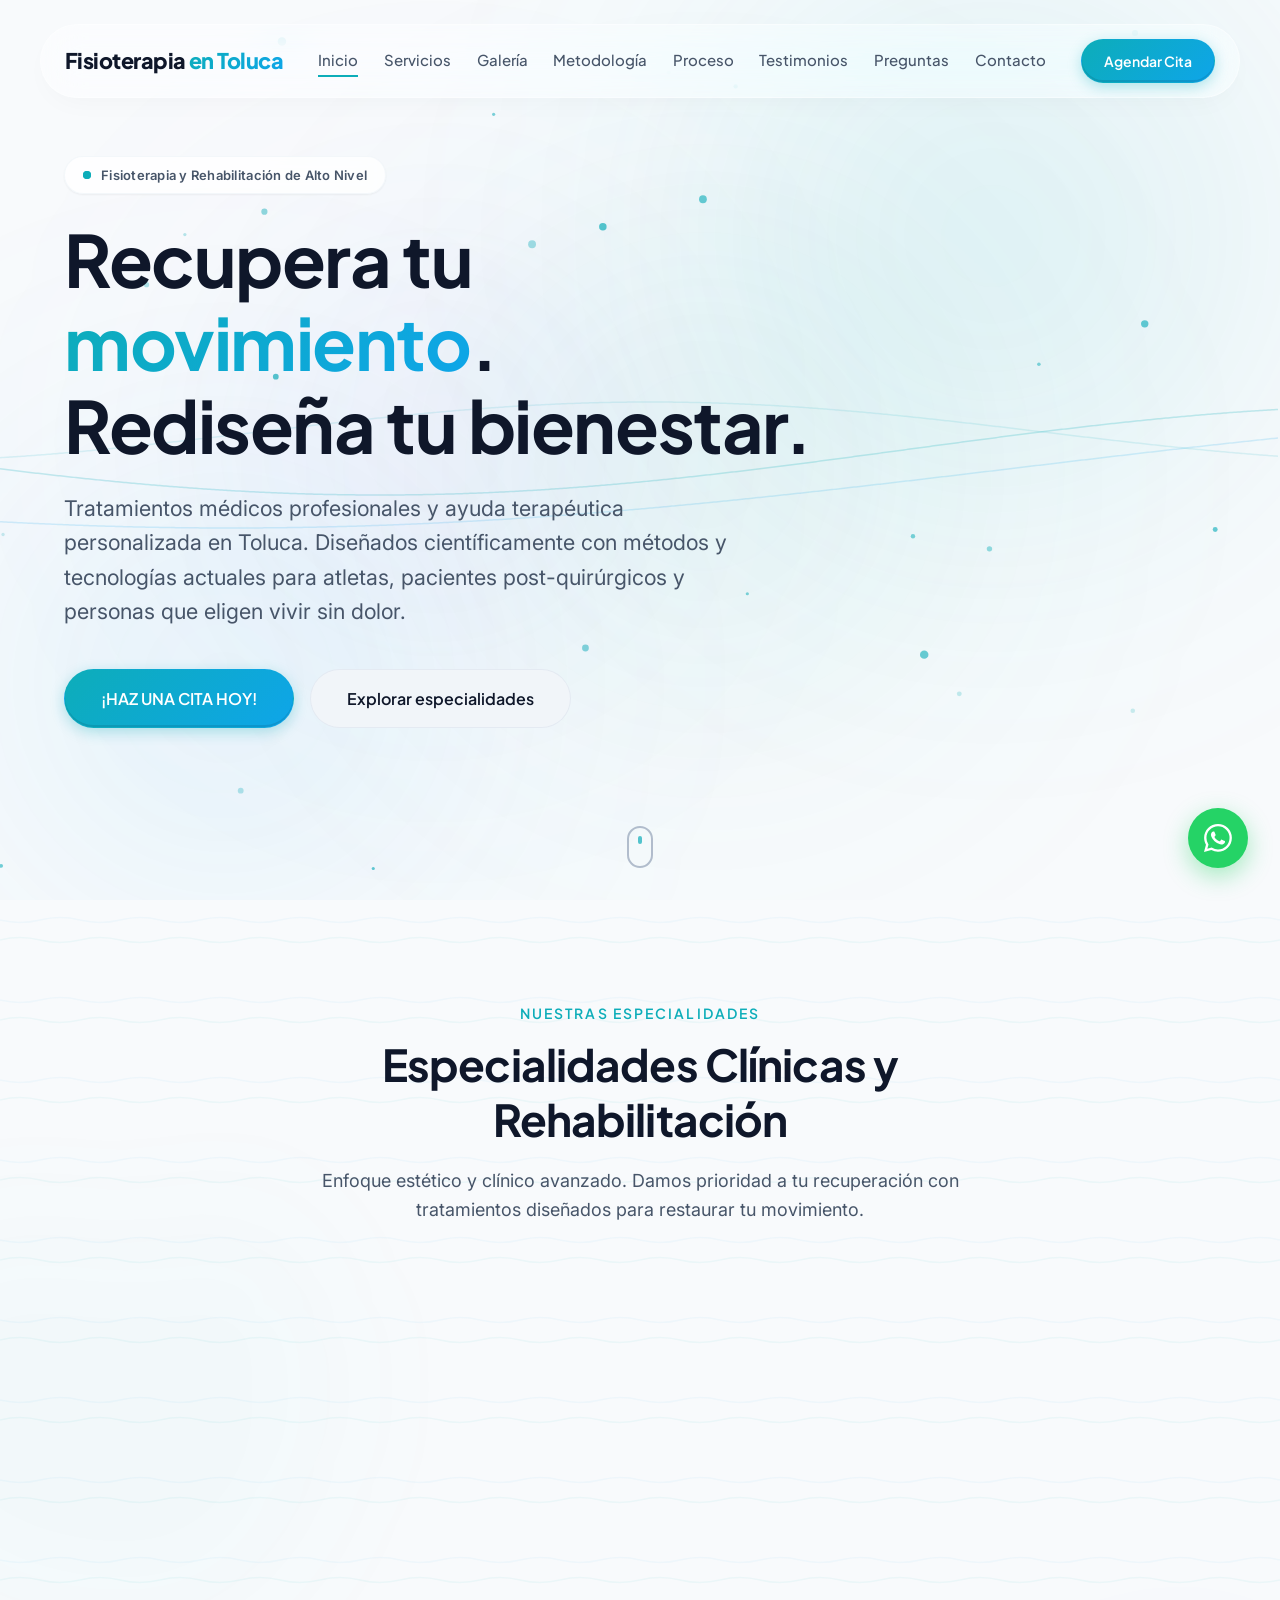
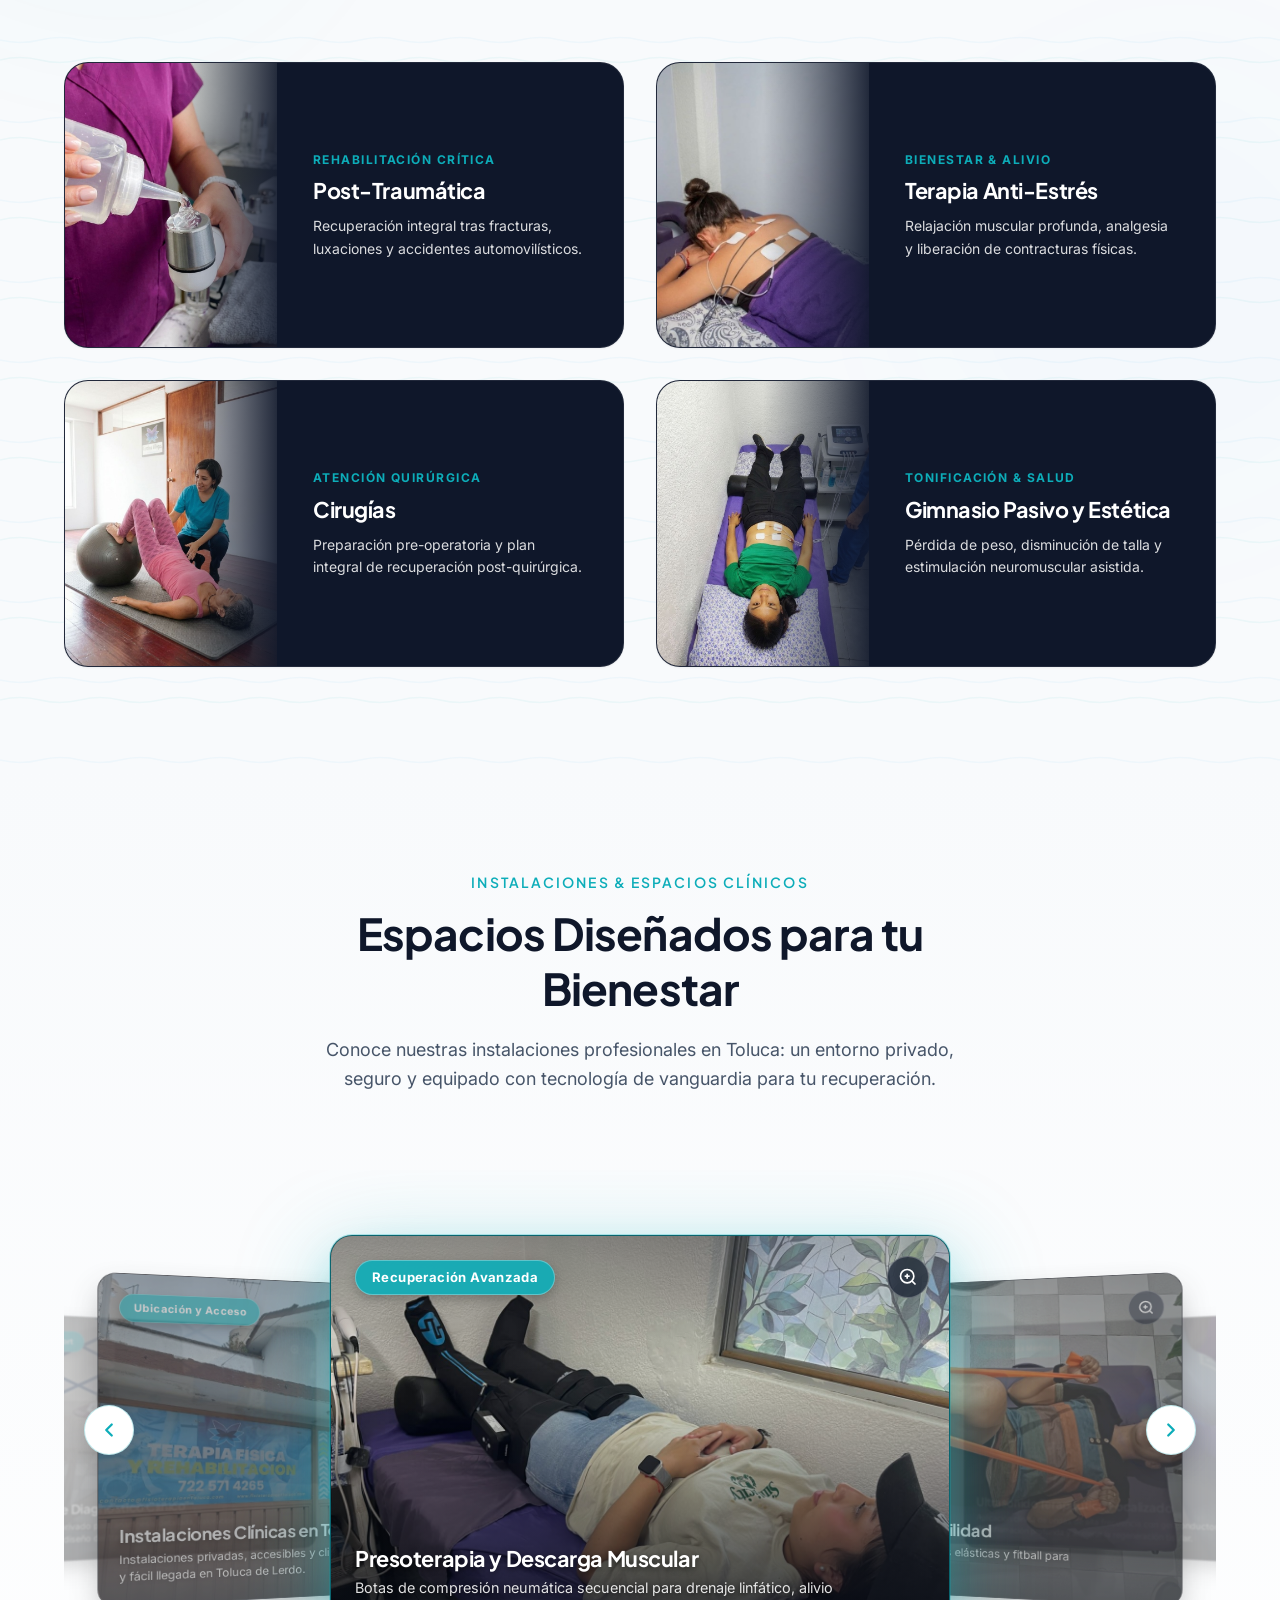
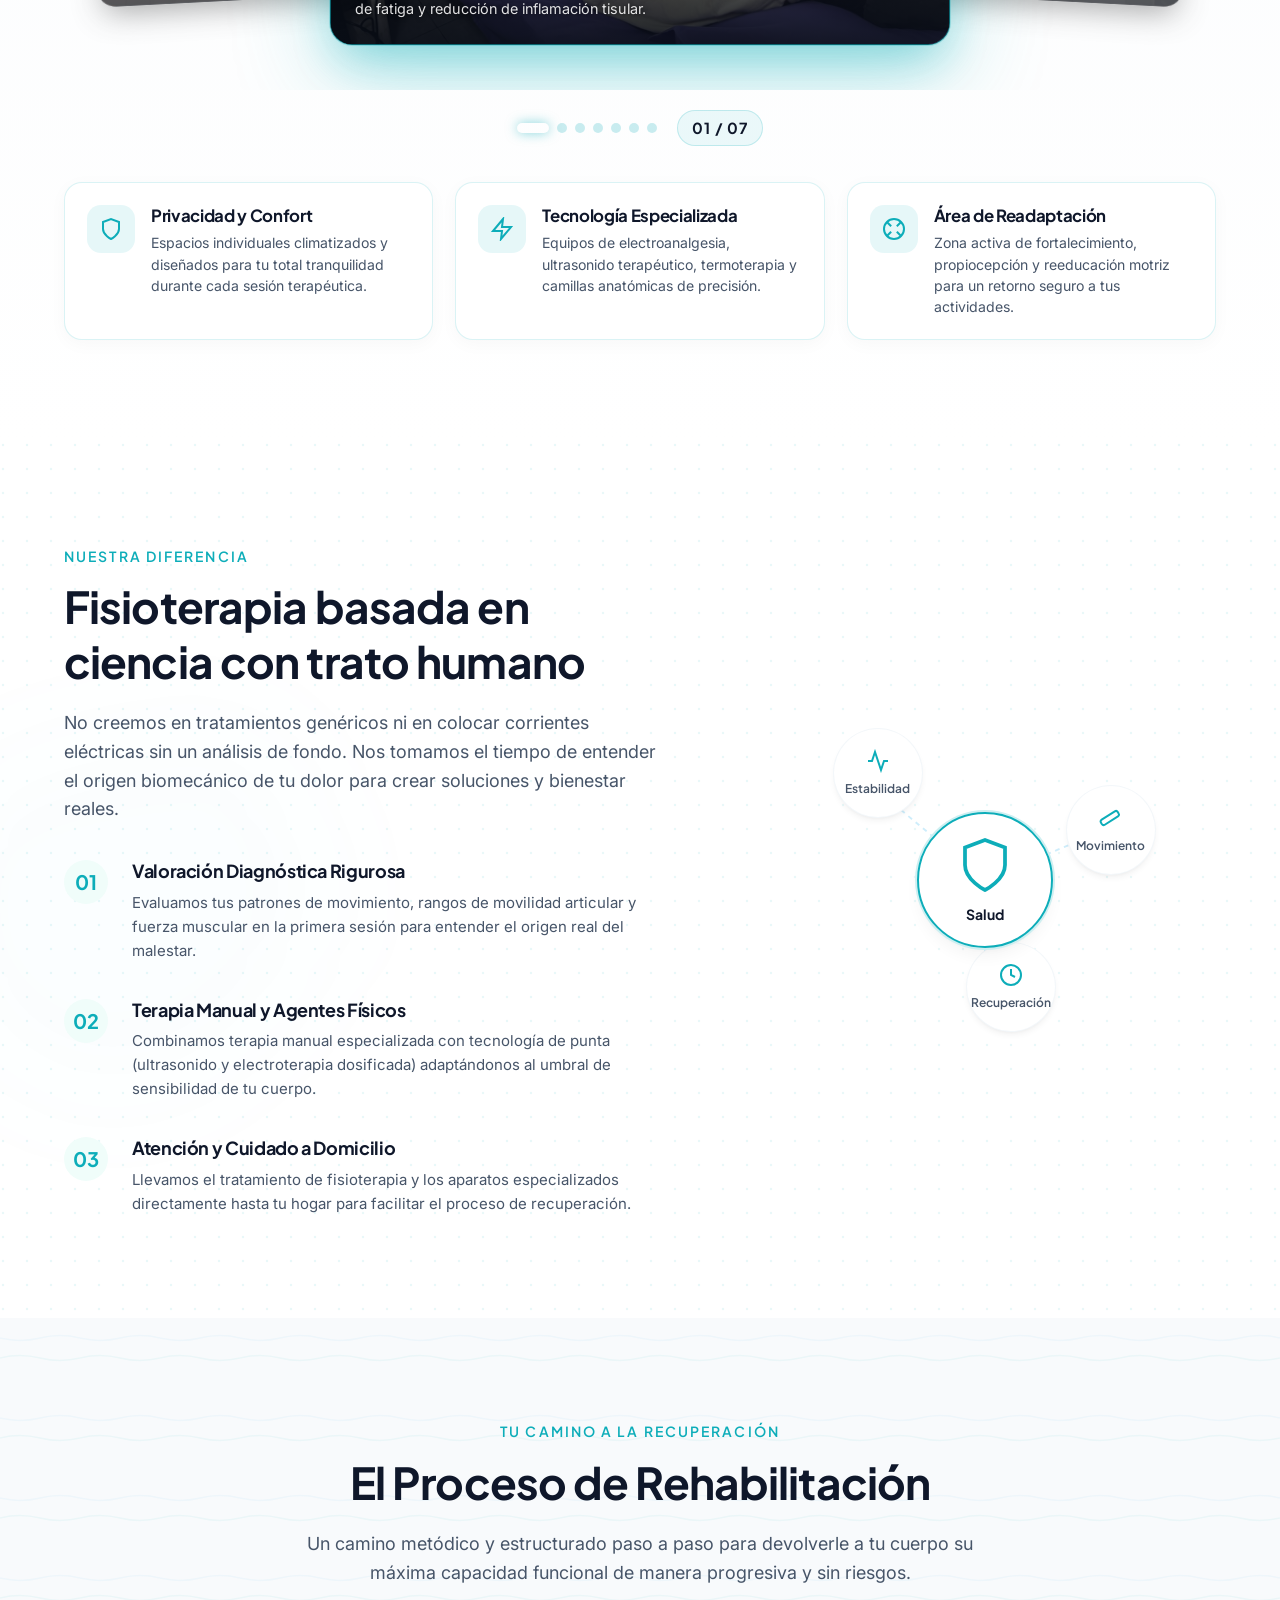
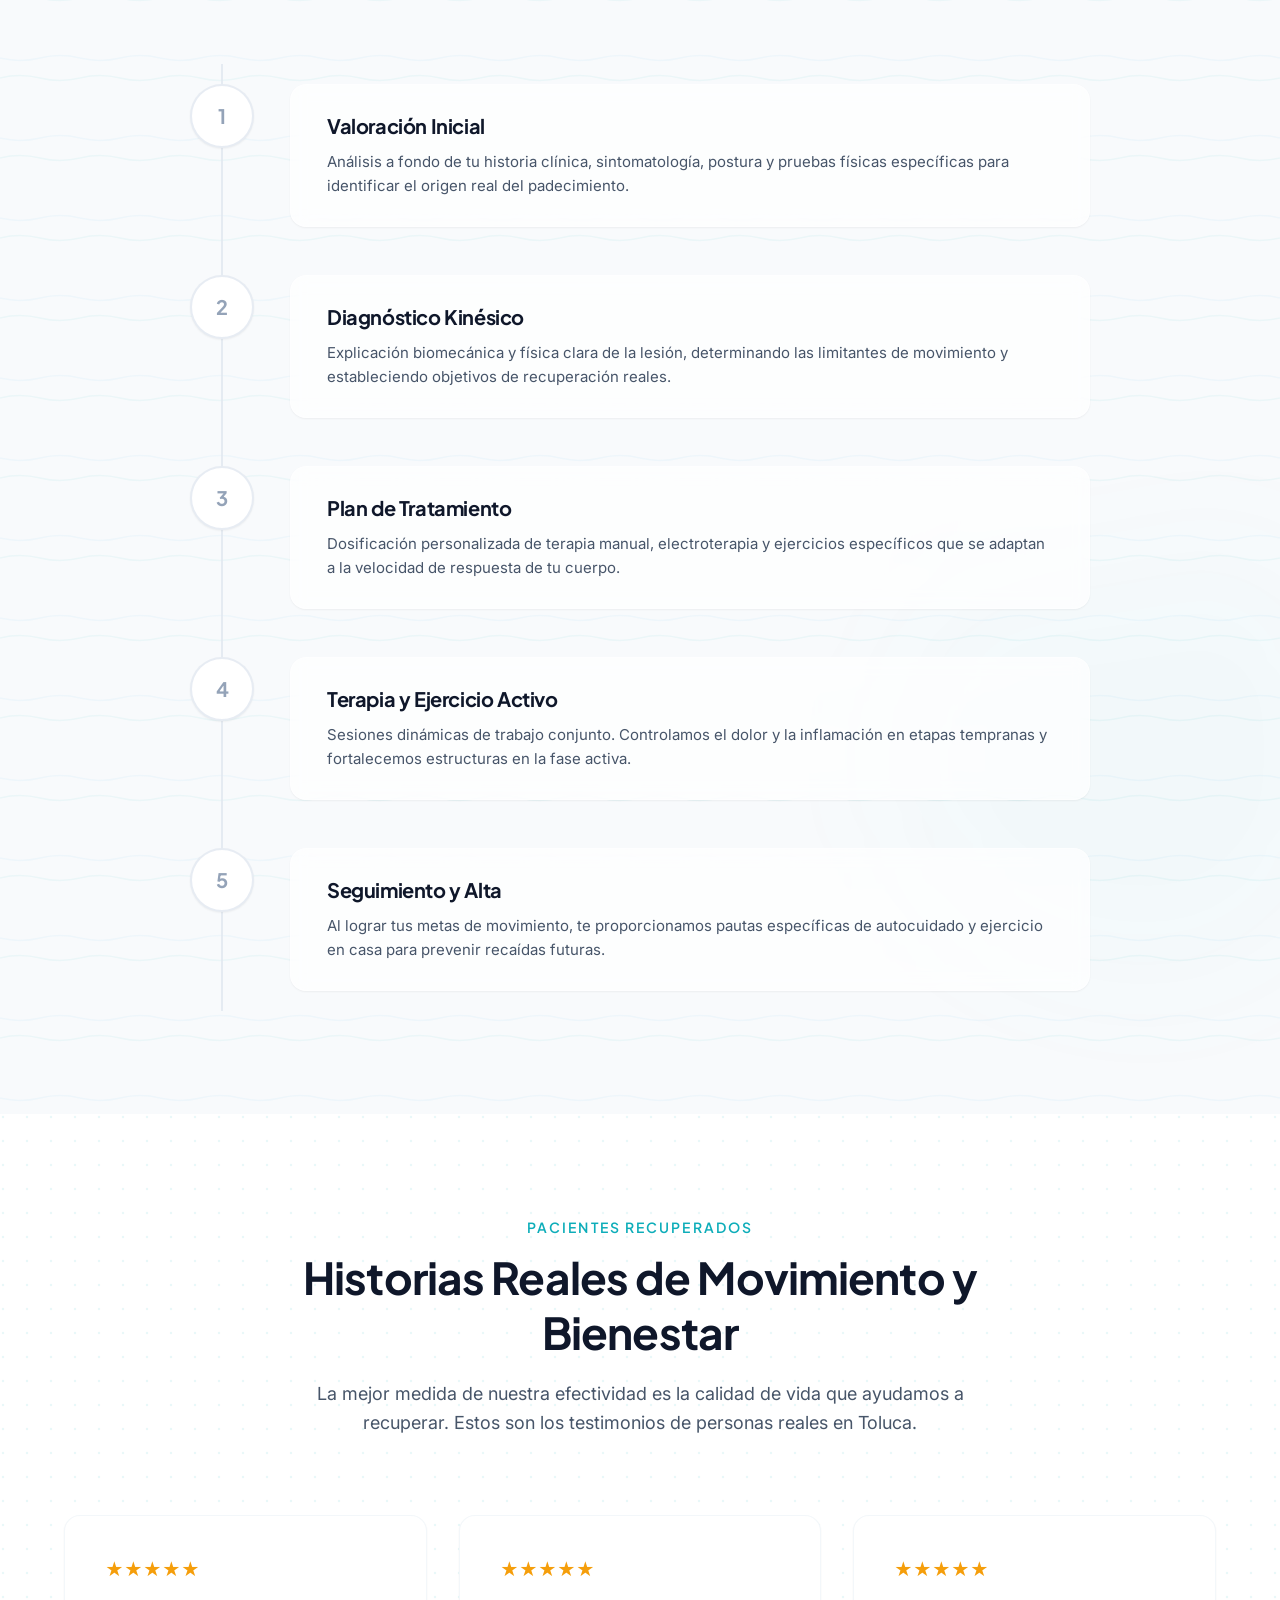
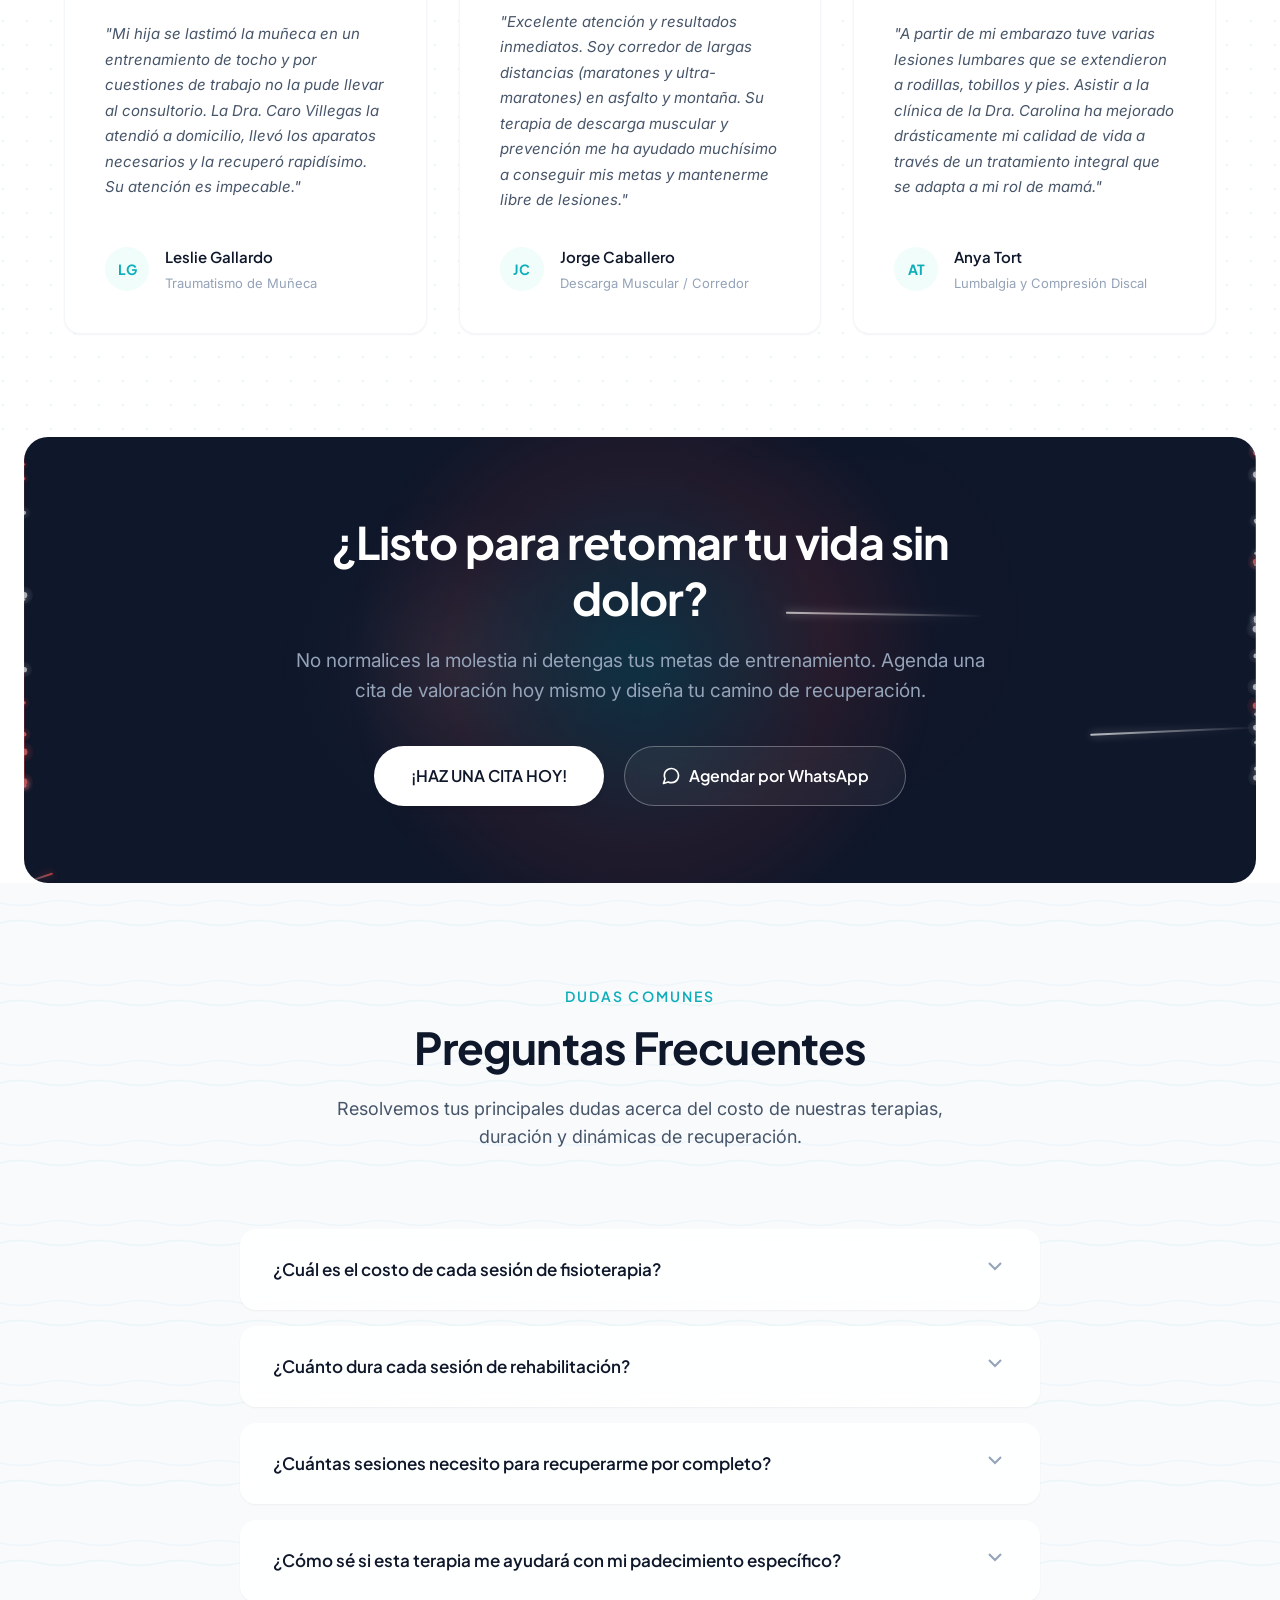
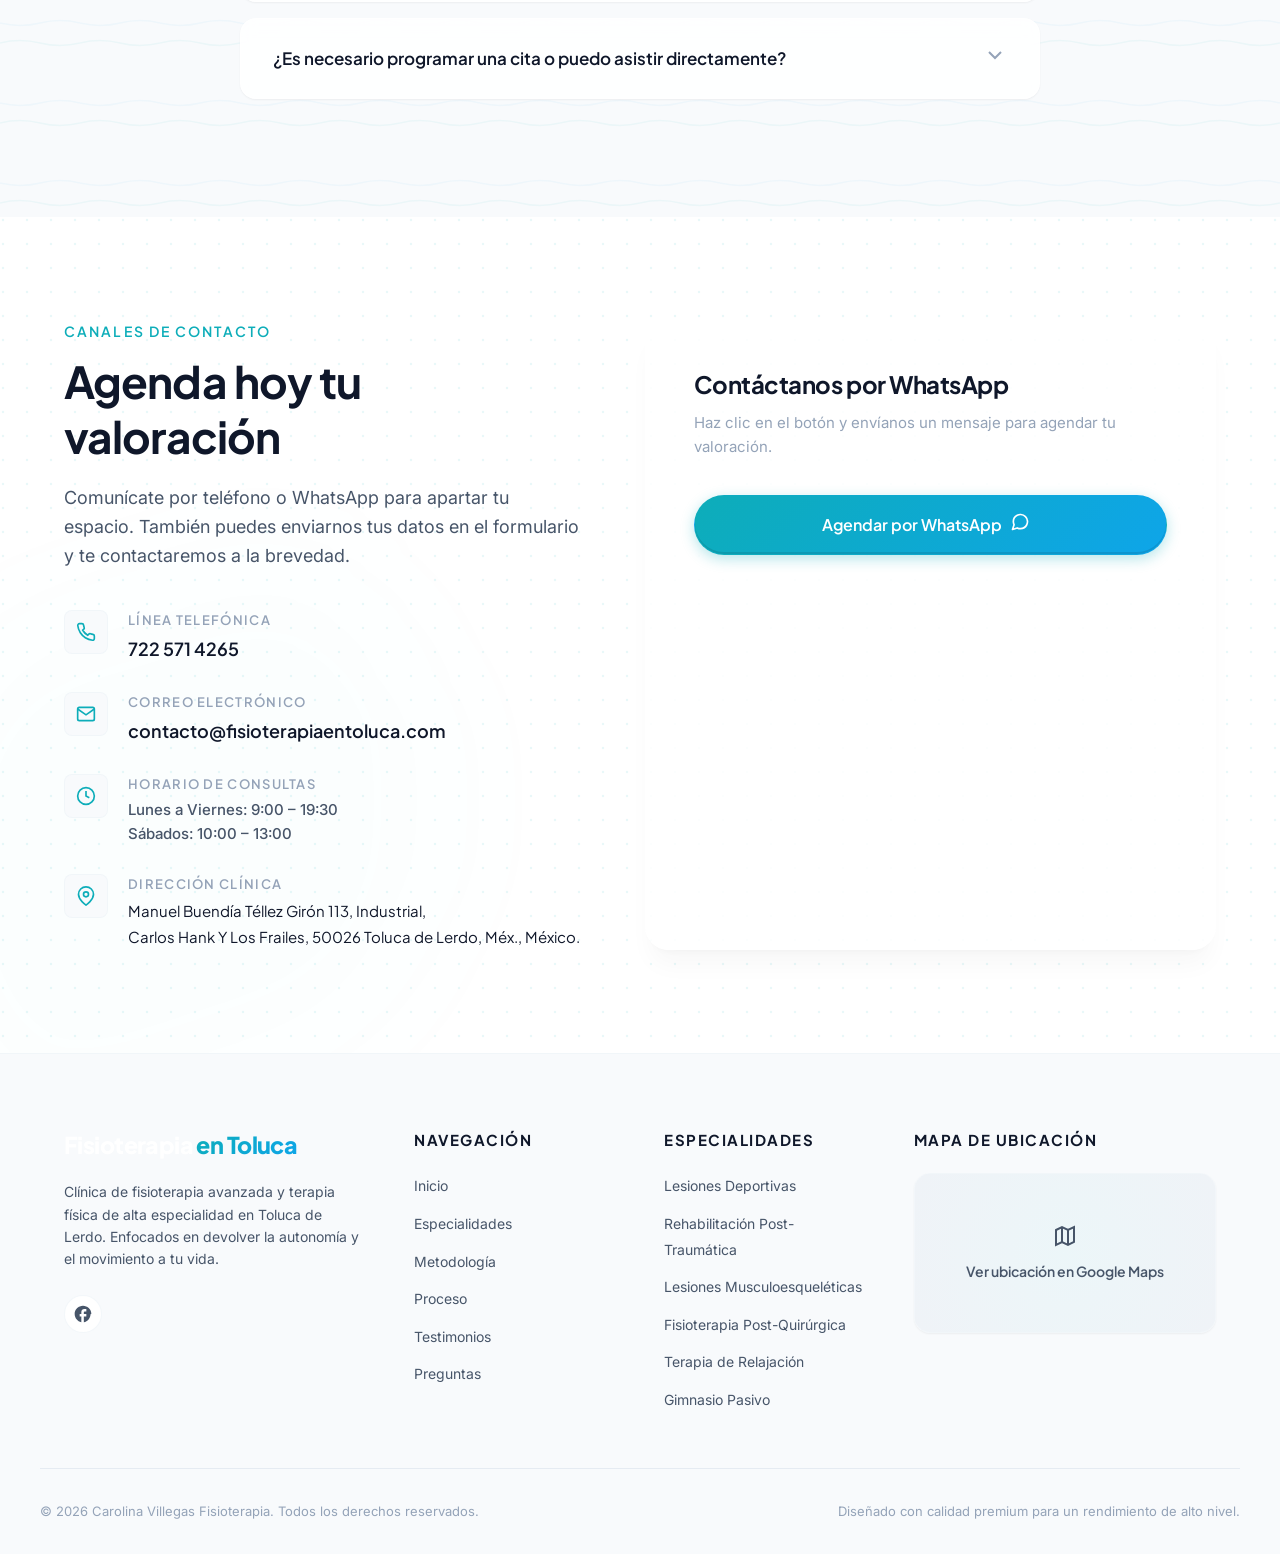
==== index.html @ 6b24d213 "feat(especialidades): actualizar imagenes 1 a 6 en orden ascendente para tarjetas de especialidades" ====
<!DOCTYPE html>
<html lang="es">
<head>
    <meta charset="UTF-8">
    <meta name="viewport" content="width=device-width, initial-scale=1.0">
    <meta name="google-site-verification" content="E7eq3u7p-OSbIkkE1aC1x2okzueSfkMSOsYyvHYdbqk" />
    
    <!-- Google Tag Manager (deferred) -->
    <script>
    window.addEventListener('load', function(){
      (function(w,d,s,l,i){w[l]=w[l]||[];w[l].push({'gtm.start':
        new Date().getTime(),event:'gtm.js'});var f=d.getElementsByTagName(s)[0],
        j=d.createElement(s),dl=l!='dataLayer'?'&l='+l:'';j.async=true;j.src=
        'https://www.googletagmanager.com/gtm.js?id='+i+dl;f.parentNode.insertBefore(j,f);
      })(window,document,'script','dataLayer','GTM-TKCJHBK');
    });
    </script>
    <!-- End Google Tag Manager (deferred) -->

    <!-- Global site tag (gtag.js) - Google Analytics (deferred) -->
    <script>
    window.addEventListener('load', function(){
      var gtagScript = document.createElement('script');
      gtagScript.async = true;
      gtagScript.src = 'https://www.googletagmanager.com/gtag/js?id=UA-160172786-1';
      document.head.appendChild(gtagScript);
      window.dataLayer = window.dataLayer || [];
      function gtag(){dataLayer.push(arguments);}
      gtag('js', new Date());
      gtag('config', 'UA-160172786-1');
    });
    </script>
    <!-- End Google Analytics (deferred) -->

    <title>Carolina Villegas | Terapia Física y Rehabilitación en Toluca</title>
    
    <!-- Meta tags SEO -->
    <meta name="description" content="Recupera tu movilidad y vive sin dolor. Fisioterapia avanzada, rehabilitación deportiva, post-quirúrgica y terapia a domicilio en Toluca. Citas al 722 571 4265.">
    <meta name="robots" content="index, follow">
    <link rel="canonical" href="https://fisioterapiaentoluca.com/">
    
    <!-- Open Graph / Facebook -->
    <meta property="og:locale" content="es_MX">
    <meta property="og:type" content="website">
    <meta property="og:title" content="Carolina Villegas | Terapia Física y Rehabilitación en Toluca">
    <meta property="og:description" content="Recupera tu movilidad y vive sin dolor con fisioterapia avanzada y personalizada. Visitas a domicilio e instalaciones de primer nivel.">
    <meta property="og:url" content="https://fisioterapiaentoluca.com/">
    <meta property="og:site_name" content="Carolina Villegas Fisioterapia">
    
    <!-- Twitter -->
    <meta name="twitter:card" content="summary_large_image">
    <meta name="twitter:title" content="Carolina Villegas | Terapia Física y Rehabilitación en Toluca">
    <meta name="twitter:description" content="Recupera tu movilidad y vive sin dolor. Fisioterapia avanzada, rehabilitación deportiva, post-quirúrgica y terapia a domicilio en Toluca. Citas al 722 571 4265.">
    <meta name="twitter:image" content="https://fisioterapiaentoluca.com/assets/musculoesqueleticas.webp">
    
    <!-- Schema.org JSON-LD Structured Data -->
    <script type="application/ld+json">
    {
      "@context": "https://schema.org",
      "@graph": [
        {
          "@type": "WebSite",
          "@id": "https://fisioterapiaentoluca.com/#website",
          "url": "https://fisioterapiaentoluca.com/",
          "name": "Carolina Villegas Fisioterapia",
          "description": "Fisioterapia avanzada y rehabilitación física de alta especialidad en Toluca de Lerdo."
        },
        {
          "@type": "Physiotherapy",
          "@id": "https://fisioterapiaentoluca.com/#clinic",
          "name": "Carolina Villegas Fisioterapia",
          "image": "https://fisioterapiaentoluca.com/assets/musculoesqueleticas.webp",
          "telephone": "+527225714265",
          "url": "https://fisioterapiaentoluca.com/",
          "address": {
            "@type": "PostalAddress",
            "streetAddress": "Manuel Buendía Téllez Girón 113, Industrial",
            "addressLocality": "Toluca de Lerdo",
            "addressRegion": "Estado de México",
            "postalCode": "50026",
            "addressCountry": "MX"
          },
          "geo": {
            "@type": "GeoCoordinates",
            "latitude": 19.2786626,
            "longitude": -99.6577111
          },
          "openingHoursSpecification": [
            {
              "@type": "OpeningHoursSpecification",
              "dayOfWeek": ["Monday", "Tuesday", "Wednesday", "Thursday", "Friday"],
              "opens": "09:00",
              "closes": "19:30"
            },
            {
              "@type": "OpeningHoursSpecification",
              "dayOfWeek": ["Saturday"],
              "opens": "10:00",
              "closes": "13:00"
            }
          ],
          "sameAs": [
            "https://www.facebook.com/Carolina-Villegas-Terapia-F%C3%ADsica-1382016711871959/"
          ],
          "areaServed": "Toluca de Lerdo"
        },
        {
          "@type": "FAQPage",
          "@id": "https://fisioterapiaentoluca.com/#faq",
          "mainEntity": [
            {
              "@type": "Question",
              "name": "¿Cuál es el costo de cada sesión de fisioterapia?",
              "acceptedAnswer": {
                "@type": "Answer",
                "text": "Las sesiones presenciales en consultorio tienen un costo de $600.00 MXN por sesión de 50 minutos. Se aceptan diferentes métodos de pago."
              }
            },
            {
              "@type": "Question",
              "name": "¿Cuánto dura cada sesión de rehabilitación?",
              "acceptedAnswer": {
                "@type": "Answer",
                "text": "Cada sesión terapéutica tiene una duración aproximada de 50 minutos de atención individual y personalizada."
              }
            },
            {
              "@type": "Question",
              "name": "¿Cuántas sesiones necesito para recuperarme por completo?",
              "acceptedAnswer": {
                "@type": "Answer",
                "text": "Cada paciente es diferente por lo que el tratamiento es totalmente personalizado. No es posible estimar el número exacto de sesiones necesarias a priori, ya que depende de factores como la cronicidad, severidad de la lesión y la frecuencia de asistencia a las terapias."
              }
            },
            {
              "@type": "Question",
              "name": "¿Cómo sé si esta terapia me ayudará con mi padecimiento específico?",
              "acceptedAnswer": {
                "@type": "Answer",
                "text": "En tu primera cita realizamos una valoración clínica y biomecánica completa. Esto nos permite determinar si tu condición responde a los tratamientos de fisioterapia que ofrecemos. En caso de requerir un abordaje médico alternativo, te canalizaremos con el médico especialista adecuado."
              }
            },
            {
              "@type": "Question",
              "name": "¿Es necesario programar una cita o puedo asistir directamente?",
              "acceptedAnswer": {
                "@type": "Answer",
                "text": "Sí, es indispensable agendar previamente. Esto nos permite respetar el tiempo exacto asignado a cada paciente, evitar tiempos de espera innecesarios y estudiar la historia clínica correspondiente con anticipación para asegurar la calidad de la terapia."
              }
            }
          ]
        }
      ]
    }
    </script>
    
    <!-- Favicon -->
    <link rel="icon" href="assets/logo-50.png" type="image/png">
    
    <!-- Precarga del archivo de estilos principal (Evita demoras y prioriza la descarga) -->
    <link rel="preload" href="styles.css?v=20261110-01" as="style">
    <link rel="stylesheet" href="styles.css?v=20261110-01">
    
    <!-- Tipografía Google Fonts: Optimizada asíncronamente (Evita el bloqueo de renderizado) -->
    <link rel="preconnect" href="https://fonts.googleapis.com">
<link rel="preconnect" href="https://fonts.gstatic.com" crossorigin>
<link rel="preconnect" href="https://www.googletagmanager.com">
<link rel="preconnect" href="https://www.google-analytics.com">
<link rel="preconnect" href="https://wa.me" crossorigin>
    <link rel="preload" as="style" href="https://fonts.googleapis.com/css2?family=Inter:wght@300;400;500;600;700&family=Plus+Jakarta+Sans:ital,wght@0,300;0,400;0,500;0,600;0,700;0,800;1,400&display=swap">
    <link href="https://fonts.googleapis.com/css2?family=Inter:wght@300;400;500;600;700&family=Plus+Jakarta+Sans:ital,wght@0,300;0,400;0,500;0,600;0,700;0,800;1,400&display=swap" rel="stylesheet" media="print" onload="this.media='all'">
    <noscript>
        <link href="https://fonts.googleapis.com/css2?family=Inter:wght@300;400;500;600;700&family=Plus+Jakarta+Sans:ital,wght@0,300;0,400;0,500;0,600;0,700;0,800;1,400&display=swap" rel="stylesheet">
    </noscript>
</head>
<body>
    <!-- Google Tag Manager (noscript) -->
    <noscript><iframe src="https://www.googletagmanager.com/ns.html?id=GTM-TKCJHBK"
    height="0" width="0" style="display:none;visibility:hidden"></iframe></noscript>
    <!-- End Google Tag Manager (noscript) -->
    
    <!-- HEADER STICKY PREMIUM -->
    <header class="header" id="header">
        <div class="header-container container">
            <a href="#hero" class="brand-link" id="logo-link" aria-label="Fisioterapia en Toluca">
                <span class="brand-text">Fisioterapia <span class="brand-accent">en Toluca</span></span>
            </a>
            
            <nav class="nav-menu" id="nav-menu" aria-label="Menú principal">
                <ul class="nav-list">
                    <li><a href="#hero" class="nav-item active">Inicio</a></li>
                    <li><a href="#services" class="nav-item">Servicios</a></li>
                    <li><a href="#gallery" class="nav-item">Galería</a></li>
                    <li><a href="#why-us" class="nav-item">Metodología</a></li>
                    <li><a href="#process" class="nav-item">Proceso</a></li>
                    <li><a href="#testimonials" class="nav-item">Testimonios</a></li>
                    <li><a href="#faq" class="nav-item">Preguntas</a></li>
                    <li><a href="#contact" class="nav-item">Contacto</a></li>
                </ul>
            </nav>
            
            <div class="header-actions">
                <a href="#contact" class="btn btn-primary btn-nav-cta" id="nav-cta-btn">Agendar Cita</a>
                <button class="mobile-nav-toggle" id="mobile-nav-toggle" aria-label="Abrir menú" aria-expanded="false">
                    <span class="bar"></span>
                    <span class="bar"></span>
                    <span class="bar"></span>
                </button>
            </div>
        </div>
    </header>
    
    <!-- MOBILE DRAWER MODAL (Independiente del header para evitar problemas de desenfoque y stacking context) -->
    <div class="mobile-drawer-overlay" id="mobile-drawer-overlay"></div>
    <aside class="mobile-drawer" id="mobile-drawer" aria-label="Menú móvil" aria-hidden="true">
        <div class="mobile-drawer-header">
            <span class="brand-text">Fisioterapia <span class="brand-accent">en Toluca</span></span>
            <button class="mobile-drawer-close" id="mobile-drawer-close" aria-label="Cerrar menú">
                <svg width="22" height="22" viewBox="0 0 24 24" fill="none" stroke="currentColor" stroke-width="2.5" stroke-linecap="round" stroke-linejoin="round">
                    <line x1="18" y1="6" x2="6" y2="18"></line>
                    <line x1="6" y1="6" x2="18" y2="18"></line>
                </svg>
            </button>
        </div>
        <div class="mobile-drawer-body">
            <ul class="mobile-drawer-list">
                <li><a href="#hero" class="mobile-drawer-link active"><span>Inicio</span><svg class="chevron" width="16" height="16" viewBox="0 0 24 24" fill="none" stroke="currentColor" stroke-width="2.5" stroke-linecap="round" stroke-linejoin="round"><polyline points="9 18 15 12 9 6"></polyline></svg></a></li>
                <li><a href="#services" class="mobile-drawer-link"><span>Servicios</span><svg class="chevron" width="16" height="16" viewBox="0 0 24 24" fill="none" stroke="currentColor" stroke-width="2.5" stroke-linecap="round" stroke-linejoin="round"><polyline points="9 18 15 12 9 6"></polyline></svg></a></li>
                <li><a href="#gallery" class="mobile-drawer-link"><span>Galería</span><svg class="chevron" width="16" height="16" viewBox="0 0 24 24" fill="none" stroke="currentColor" stroke-width="2.5" stroke-linecap="round" stroke-linejoin="round"><polyline points="9 18 15 12 9 6"></polyline></svg></a></li>
                <li><a href="#why-us" class="mobile-drawer-link"><span>Metodología</span><svg class="chevron" width="16" height="16" viewBox="0 0 24 24" fill="none" stroke="currentColor" stroke-width="2.5" stroke-linecap="round" stroke-linejoin="round"><polyline points="9 18 15 12 9 6"></polyline></svg></a></li>
                <li><a href="#process" class="mobile-drawer-link"><span>Proceso</span><svg class="chevron" width="16" height="16" viewBox="0 0 24 24" fill="none" stroke="currentColor" stroke-width="2.5" stroke-linecap="round" stroke-linejoin="round"><polyline points="9 18 15 12 9 6"></polyline></svg></a></li>
                <li><a href="#testimonials" class="mobile-drawer-link"><span>Testimonios</span><svg class="chevron" width="16" height="16" viewBox="0 0 24 24" fill="none" stroke="currentColor" stroke-width="2.5" stroke-linecap="round" stroke-linejoin="round"><polyline points="9 18 15 12 9 6"></polyline></svg></a></li>
                <li><a href="#faq" class="mobile-drawer-link"><span>Preguntas</span><svg class="chevron" width="16" height="16" viewBox="0 0 24 24" fill="none" stroke="currentColor" stroke-width="2.5" stroke-linecap="round" stroke-linejoin="round"><polyline points="9 18 15 12 9 6"></polyline></svg></a></li>
                <li><a href="#contact" class="mobile-drawer-link"><span>Contacto</span><svg class="chevron" width="16" height="16" viewBox="0 0 24 24" fill="none" stroke="currentColor" stroke-width="2.5" stroke-linecap="round" stroke-linejoin="round"><polyline points="9 18 15 12 9 6"></polyline></svg></a></li>
            </ul>
        </div>
        <div class="mobile-drawer-footer">
            <a href="#contact" class="btn btn-primary btn-full-width mobile-drawer-cta">Agendar Cita</a>
            <a href="https://wa.me/5217225714265?text=Hola,%20quisiera%20agendar%20una%20cita%20con%20la%20Dra.%20Carolina%20Villegas" class="mobile-drawer-whatsapp" target="_blank" rel="noopener noreferrer">
                <svg width="18" height="18" viewBox="0 0 24 24" fill="currentColor">
                    <path d="M.057 24l1.687-6.163c-1.041-1.804-1.588-3.849-1.587-5.946.003-6.556 5.338-11.891 11.893-11.891 3.181.001 6.167 1.24 8.413 3.488 2.245 2.248 3.481 5.236 3.48 8.414-.003 6.557-5.338 11.892-11.893 11.892-1.99-.001-3.951-.5-5.688-1.448l-6.305 1.654zm6.597-3.807c1.676.995 3.276 1.591 5.392 1.592 5.448 0 9.886-4.434 9.889-9.885.002-5.462-4.415-9.89-9.881-9.892-5.452 0-9.887 4.434-9.889 9.884-.001 2.225.651 3.891 1.746 5.634l-.999 3.648 3.742-.981zm11.387-5.464c-.074-.124-.272-.198-.57-.347-.297-.149-1.758-.868-2.031-.967-.272-.099-.47-.149-.669.149-.198.297-.768.967-.941 1.165-.173.198-.347.223-.644.074-.297-.149-1.255-.462-2.39-1.475-.883-.788-1.48-1.761-1.653-2.059-.173-.297-.018-.458.13-.606.134-.133.297-.347.446-.521.151-.172.2-.296.3-.495.099-.198.05-.372-.025-.521-.075-.148-.669-1.611-.916-2.206-.242-.579-.487-.501-.669-.51l-.57-.01c-.198 0-.52.074-.792.372s-1.04 1.016-1.04 2.479 1.065 2.876 1.213 3.074c.149.198 2.095 3.2 5.076 4.487.709.306 1.263.489 1.694.626.712.226 1.36.194 1.872.118.571-.085 1.758-.719 2.006-1.413.248-.695.248-1.29.173-1.414z"/>
                </svg>
                <span>WhatsApp: (722) 571-4265</span>
            </a>
        </div>
    </aside>
    
    <main>
        
        <!-- HERO PREMIUM -->
        <section id="hero" class="hero">
            <!-- Canvas interactivo de fondo para ondas biomecánicas -->
            <canvas id="hero-canvas" class="hero-canvas"></canvas>
            
            <!-- Aurora Background Effects (Holístico y Relajante) -->
            <div class="hero-aurora">
                <div class="aurora-blob aurora-1"></div>
                <div class="aurora-blob aurora-2"></div>
                <div class="aurora-blob aurora-3"></div>
                <div class="aurora-blob aurora-4"></div>
            </div>
            
            <div class="hero-container container">
                <div class="hero-content">
                    <div class="hero-badge fade-in">
                        <span class="badge-dot"></span>
                        <span class="badge-text">Fisioterapia y Rehabilitación de Alto Nivel</span>
                    </div>
                    
                    <h1 class="hero-title fade-in-up">
                        Recupera tu <span class="text-gradient">movimiento</span>.<br>
                        Rediseña tu bienestar.
                    </h1>
                    
                    <p class="hero-subtitle fade-in-up-delay">
                        Tratamientos médicos profesionales y ayuda terapéutica personalizada en Toluca. Diseñados científicamente con métodos y tecnologías actuales para atletas, pacientes post-quirúrgicos y personas que eligen vivir sin dolor.
                    </p>
                    
                    <div class="hero-actions fade-in-up-delay-2">
                        <a href="#contact" class="btn btn-primary btn-lg">¡HAZ UNA CITA HOY!</a>
                        <a href="#services" class="btn btn-secondary btn-lg">Explorar especialidades</a>
                    </div>
                </div>
            </div>
            
            <!-- Indicador de Scroll -->
            <a href="#services" class="scroll-indicator" aria-label="Ir a especialidades">
                <span class="mouse">
                    <span class="wheel"></span>
                </span>
            </a>
        </section>
        
        <!-- SERVICIOS HORIZONTAL GRID -->
        <section id="services" class="services-section section-padding bg-soft svg-texture-waves">
            
            <!-- SVG de Fondo animado relajante en Servicios (Blob 1) -->
            <div class="svg-bg svg-bg-services-left">
                <svg viewBox="0 0 200 200" xmlns="http://www.w3.org/2000/svg">
                    <path fill="rgba(13, 173, 185, 0.03)" d="M43.2,-74.6C56.9,-69.1,69.5,-59,77,-45.4C84.5,-31.8,87,-14.7,85.5,1.7C84,18.1,78.5,33.7,69.9,46.8C61.4,59.9,49.8,70.5,36,75.4C22.2,80.3,6.2,79.5,-9.7,76.6C-25.6,73.7,-41.4,68.8,-53.9,59.3C-66.4,49.8,-75.7,35.8,-79.8,20.3C-83.9,4.9,-82.9,-12,-77.3,-26.8C-71.7,-41.7,-61.5,-54.6,-48.5,-60.9C-35.6,-67.2,-19.9,-67,-2.4,-62.8C15,-58.6,30.3,-50.4,43.2,-74.6Z" transform="translate(100 100)" />
                </svg>
            </div>
            
            <!-- SVG de Fondo animado relajante en Servicios (Blob 2) -->
            <div class="svg-bg svg-bg-services-right">
                <svg viewBox="0 0 200 200" xmlns="http://www.w3.org/2000/svg">
                    <path fill="rgba(14, 165, 233, 0.02)" d="M38.8,-67C50.2,-58.8,59.2,-48.2,66.1,-35.9C73.1,-23.6,77.9,-9.7,77.1,3.9C76.2,17.4,69.7,30.6,60.8,41C51.9,51.4,40.7,59.1,28.2,63.9C15.6,68.7,1.8,70.6,-12.3,68.5C-26.4,66.4,-40.8,60.2,-52.1,50.4C-63.5,40.6,-71.8,27.2,-74.9,12.7C-77.9,-1.8,-75.7,-17.4,-68.6,-30.7C-61.6,-44.1,-49.6,-55.1,-36.4,-62.4C-23.2,-69.6,-8.7,-73,2.9,-77.5C14.6,-82,27.4,-75.2,38.8,-67Z" transform="translate(100 100)" />
                </svg>
            </div>
            
            <div class="container">
                <div class="section-header text-center">
                    <span class="section-subtitle">Nuestras Especialidades</span>
                    <h2 class="section-title">Especialidades Clínicas y Rehabilitación</h2>
                    <p class="section-description">
                        Enfoque estético y clínico avanzado. Damos prioridad a tu recuperación con tratamientos diseñados para restaurar tu movimiento.
                    </p>
                </div>
                
                <!-- GRID DE TARJETAS HORIZONTALES PARA LOS SERVICIOS -->
                <div class="services-grid-horizontal">
                    
                    <!-- Card 1: Lesiones Musculoesqueléticas -->
                    <div class="bento-card-horizontal scroll-reveal">
                        <div class="bento-horizontal-img-wrapper">
                            <img src="assets/especialidad_1_musculoesqueleticas.jpg" alt="Lesiones Musculoesqueléticas" loading="lazy">
                        </div>
                        <div class="bento-horizontal-text">
                            <span class="card-badge">Fisioterapia Clínica</span>
                            <h3 class="bento-title">Lesiones Musculoesqueléticas</h3>
                            <p class="bento-desc">Desgarros, esguinces, tendinitis, artrosis, artritis e inmovilizaciones prolongadas.</p>
                        </div>
                    </div>
                    
                    <!-- Card 2: Lesiones Deportivas -->
                    <div class="bento-card-horizontal scroll-reveal">
                        <div class="bento-horizontal-img-wrapper">
                            <img src="assets/especialidad_2_deportivas.jpg" alt="Lesiones Deportivas" loading="lazy">
                        </div>
                        <div class="bento-horizontal-text">
                            <span class="card-badge">Alto Rendimiento</span>
                            <h3 class="bento-title">Lesiones Deportivas</h3>
                            <p class="bento-desc">Descarga muscular, epicondinitis, manguito rotador, meniscopatías y pinzamientos.</p>
                        </div>
                    </div>
                    
                    <!-- Card 3: Recuperación Post-Traumática -->
                    <div class="bento-card-horizontal scroll-reveal">
                        <div class="bento-horizontal-img-wrapper">
                            <img src="assets/especialidad_3_trauma.jpg" alt="Recuperación Post-Traumática" loading="lazy">
                        </div>
                        <div class="bento-horizontal-text">
                            <span class="card-badge">Rehabilitación Crítica</span>
                            <h3 class="bento-title">Post-Traumática</h3>
                            <p class="bento-desc">Recuperación integral tras fracturas, luxaciones y accidentes automovilísticos.</p>
                        </div>
                    </div>
                    
                    <!-- Card 4: Terapia Anti-estrés -->
                    <div class="bento-card-horizontal scroll-reveal">
                        <div class="bento-horizontal-img-wrapper">
                            <img src="assets/especialidad_4_estres.jpg" alt="Terapia Anti-estrés" loading="lazy">
                        </div>
                        <div class="bento-horizontal-text">
                            <span class="card-badge">Bienestar & Alivio</span>
                            <h3 class="bento-title">Terapia Anti-Estrés</h3>
                            <p class="bento-desc">Relajación muscular profunda, analgesia y liberación de contracturas físicas.</p>
                        </div>
                    </div>
                    
                    <!-- Card 5: Cirugías -->
                    <div class="bento-card-horizontal scroll-reveal">
                        <div class="bento-horizontal-img-wrapper">
                            <img src="assets/especialidad_5_cirugia.jpg" alt="Rehabilitación de Cirugías" loading="lazy">
                        </div>
                        <div class="bento-horizontal-text">
                            <span class="card-badge">Atención Quirúrgica</span>
                            <h3 class="bento-title">Cirugías</h3>
                            <p class="bento-desc">Preparación pre-operatoria y plan integral de recuperación post-quirúrgica.</p>
                        </div>
                    </div>
                    
                    <!-- Card 6: Gimnasio Pasivo y Estética -->
                    <div class="bento-card-horizontal scroll-reveal">
                        <div class="bento-horizontal-img-wrapper">
                            <img src="assets/especialidad_6_gimnasio.jpg" alt="Gimnasio Pasivo y Estética" loading="lazy">
                        </div>
                        <div class="bento-horizontal-text">
                            <span class="card-badge">Tonificación & Salud</span>
                            <h3 class="bento-title">Gimnasio Pasivo y Estética</h3>
                            <p class="bento-desc">Pérdida de peso, disminución de talla y estimulación neuromuscular asistida.</p>
                        </div>
                    </div>
                    
                </div>
            </div>
        </section>
                                <!-- GALERÍA COVERFLOW 3D PREMIUM (CURADA: 7 FOTOGRAFÍAS HD) -->
        <section id="gallery" class="gallery-section section-padding">
            <div class="container">
                <div class="section-header text-center">
                    <span class="section-subtitle">Instalaciones & Espacios Clínicos</span>
                    <h2 class="section-title">Espacios Diseñados para tu Bienestar</h2>
                    <p class="section-description">
                        Conoce nuestras instalaciones profesionales en Toluca: un entorno privado, seguro y equipado con tecnología de vanguardia para tu recuperación.
                    </p>
                </div>

                <div class="coverflow-wrapper" id="coverflow-wrapper">
                    <div class="coverflow-stage" id="coverflow-stage">
                        
                        <!-- Slide 0 -->
                        <div class="coverflow-slide is-active" data-index="0" data-src="assets/photo_4985880676569648362_y.jpg" data-title="Presoterapia y Descarga Muscular" data-badge="Recuperación Avanzada" data-desc="Botas de compresión neumática secuencial para drenaje linfático, alivio de fatiga y reducción de inflamación tisular.">
                            <div class="slide-card">
                                <img src="assets/photo_4985880676569648362_y.jpg" alt="Presoterapia y Descarga Muscular - Carolina Villegas Fisioterapia" loading="lazy">
                                <div class="slide-overlay">
                                    <span class="slide-badge">Recuperación Avanzada</span>
                                    <div class="slide-info">
                                        <h3 class="slide-title">Presoterapia y Descarga Muscular</h3>
                                        <p class="slide-desc">Botas de compresión neumática secuencial para drenaje linfático, alivio de fatiga y reducción de inflamación tisular.</p>
                                    </div>
                                    <button class="slide-zoom-btn" aria-label="Ampliar fotografía en alta definición">
                                        <svg width="20" height="20" viewBox="0 0 24 24" fill="none" stroke="currentColor" stroke-width="2"><circle cx="11" cy="11" r="8"/><line x1="21" y1="21" x2="16.65" y2="16.65"/><line x1="11" y1="8" x2="11" y2="14"/><line x1="8" y1="11" x2="14" y2="11"/></svg>
                                    </button>
                                </div>
                            </div>
                        </div>

                        <!-- Slide 1 -->
                        <div class="coverflow-slide is-next" data-index="1" data-src="assets/photo_4985880676569648368_y.jpg" data-title="Readaptación Funcional y Movilidad" data-badge="Rehabilitación Activa" data-desc="Ejercicios propioceptivos guiados con bandas elásticas y fitball para restaurar la fuerza y control biomecánico.">
                            <div class="slide-card">
                                <img src="assets/photo_4985880676569648368_y.jpg" alt="Readaptación Funcional y Movilidad - Carolina Villegas Fisioterapia" loading="lazy">
                                <div class="slide-overlay">
                                    <span class="slide-badge">Rehabilitación Activa</span>
                                    <div class="slide-info">
                                        <h3 class="slide-title">Readaptación Funcional y Movilidad</h3>
                                        <p class="slide-desc">Ejercicios propioceptivos guiados con bandas elásticas y fitball para restaurar la fuerza y control biomecánico.</p>
                                    </div>
                                    <button class="slide-zoom-btn" aria-label="Ampliar fotografía en alta definición">
                                        <svg width="20" height="20" viewBox="0 0 24 24" fill="none" stroke="currentColor" stroke-width="2"><circle cx="11" cy="11" r="8"/><line x1="21" y1="21" x2="16.65" y2="16.65"/><line x1="11" y1="8" x2="11" y2="14"/><line x1="8" y1="11" x2="14" y2="11"/></svg>
                                    </button>
                                </div>
                            </div>
                        </div>

                        <!-- Slide 2 -->
                        <div class="coverflow-slide is-far-next" data-index="2" data-src="assets/photo_4985880676569648363_y.jpg" data-title="Ultrasonido Terapéutico Focalizado" data-badge="Tecnología Médica" data-desc="Aplicación clínica de ondas de alta frecuencia con gel conductor para desinflamación profunda y acelerar la regeneración tisular.">
                            <div class="slide-card">
                                <img src="assets/photo_4985880676569648363_y.jpg" alt="Ultrasonido Terapéutico Focalizado - Carolina Villegas Fisioterapia" loading="lazy">
                                <div class="slide-overlay">
                                    <span class="slide-badge">Tecnología Médica</span>
                                    <div class="slide-info">
                                        <h3 class="slide-title">Ultrasonido Terapéutico Focalizado</h3>
                                        <p class="slide-desc">Aplicación clínica de ondas de alta frecuencia con gel conductor para desinflamación profunda y acelerar la regeneración tisular.</p>
                                    </div>
                                    <button class="slide-zoom-btn" aria-label="Ampliar fotografía en alta definición">
                                        <svg width="20" height="20" viewBox="0 0 24 24" fill="none" stroke="currentColor" stroke-width="2"><circle cx="11" cy="11" r="8"/><line x1="21" y1="21" x2="16.65" y2="16.65"/><line x1="11" y1="8" x2="11" y2="14"/><line x1="8" y1="11" x2="14" y2="11"/></svg>
                                    </button>
                                </div>
                            </div>
                        </div>

                        <!-- Slide 3 -->
                        <div class="coverflow-slide is-hidden" data-index="3" data-src="assets/photo_4985880676569648355_y.jpg" data-title="Terapia Manual y Valoración Articular" data-badge="Atención Especializada" data-desc="Maniobras manuales ortopédicas y valoración ligamentosa para liberar rigidez, aliviar dolor y recuperar arcos de movimiento.">
                            <div class="slide-card">
                                <img src="assets/photo_4985880676569648355_y.jpg" alt="Terapia Manual y Valoración Articular - Carolina Villegas Fisioterapia" loading="lazy">
                                <div class="slide-overlay">
                                    <span class="slide-badge">Atención Especializada</span>
                                    <div class="slide-info">
                                        <h3 class="slide-title">Terapia Manual y Valoración Articular</h3>
                                        <p class="slide-desc">Maniobras manuales ortopédicas y valoración ligamentosa para liberar rigidez, aliviar dolor y recuperar arcos de movimiento.</p>
                                    </div>
                                    <button class="slide-zoom-btn" aria-label="Ampliar fotografía en alta definición">
                                        <svg width="20" height="20" viewBox="0 0 24 24" fill="none" stroke="currentColor" stroke-width="2"><circle cx="11" cy="11" r="8"/><line x1="21" y1="21" x2="16.65" y2="16.65"/><line x1="11" y1="8" x2="11" y2="14"/><line x1="8" y1="11" x2="14" y2="11"/></svg>
                                    </button>
                                </div>
                            </div>
                        </div>

                        <!-- Slide 4 -->
                        <div class="coverflow-slide is-hidden" data-index="4" data-src="assets/photo_4985880676569648376_y.jpg" data-title="Gimnasio Clínico y Acreditaciones" data-badge="Acondicionamiento Seguro" data-desc="Zona de cardio adaptado con elíptica, sillón de descanso terapéutico y títulos profesionales certificados en fisioterapia.">
                            <div class="slide-card">
                                <img src="assets/photo_4985880676569648376_y.jpg" alt="Gimnasio Clínico y Acreditaciones - Carolina Villegas Fisioterapia" loading="lazy">
                                <div class="slide-overlay">
                                    <span class="slide-badge">Acondicionamiento Seguro</span>
                                    <div class="slide-info">
                                        <h3 class="slide-title">Gimnasio Clínico y Acreditaciones</h3>
                                        <p class="slide-desc">Zona de cardio adaptado con elíptica, sillón de descanso terapéutico y títulos profesionales certificados en fisioterapia.</p>
                                    </div>
                                    <button class="slide-zoom-btn" aria-label="Ampliar fotografía en alta definición">
                                        <svg width="20" height="20" viewBox="0 0 24 24" fill="none" stroke="currentColor" stroke-width="2"><circle cx="11" cy="11" r="8"/><line x1="21" y1="21" x2="16.65" y2="16.65"/><line x1="11" y1="8" x2="11" y2="14"/><line x1="8" y1="11" x2="14" y2="11"/></svg>
                                    </button>
                                </div>
                            </div>
                        </div>

                        <!-- Slide 5 -->
                        <div class="coverflow-slide is-far-prev" data-index="5" data-src="assets/photo_4985880676569648378_y.jpg" data-title="Consultorio de Diagnóstico Clínico" data-badge="Privacidad y Confort" data-desc="Espacio moderno y privado para anamnesis detallada, valoración biomecánica inicial y diseño del tratamiento personalizado.">
                            <div class="slide-card">
                                <img src="assets/photo_4985880676569648378_y.jpg" alt="Consultorio de Diagnóstico Clínico - Carolina Villegas Fisioterapia" loading="lazy">
                                <div class="slide-overlay">
                                    <span class="slide-badge">Privacidad y Confort</span>
                                    <div class="slide-info">
                                        <h3 class="slide-title">Consultorio de Diagnóstico Clínico</h3>
                                        <p class="slide-desc">Espacio moderno y privado para anamnesis detallada, valoración biomecánica inicial y diseño del tratamiento personalizado.</p>
                                    </div>
                                    <button class="slide-zoom-btn" aria-label="Ampliar fotografía en alta definición">
                                        <svg width="20" height="20" viewBox="0 0 24 24" fill="none" stroke="currentColor" stroke-width="2"><circle cx="11" cy="11" r="8"/><line x1="21" y1="21" x2="16.65" y2="16.65"/><line x1="11" y1="8" x2="11" y2="14"/><line x1="8" y1="11" x2="14" y2="11"/></svg>
                                    </button>
                                </div>
                            </div>
                        </div>

                        <!-- Slide 6 -->
                        <div class="coverflow-slide is-prev" data-index="6" data-src="assets/photo_4985880676569648380_y.jpg" data-title="Instalaciones Clínicas en Toluca" data-badge="Ubicación y Acceso" data-desc="Instalaciones privadas, accesibles y climatizadas con estacionamiento y fácil llegada en Toluca de Lerdo.">
                            <div class="slide-card">
                                <img src="assets/photo_4985880676569648380_y.jpg" alt="Instalaciones Clínicas en Toluca - Carolina Villegas Fisioterapia" loading="lazy">
                                <div class="slide-overlay">
                                    <span class="slide-badge">Ubicación y Acceso</span>
                                    <div class="slide-info">
                                        <h3 class="slide-title">Instalaciones Clínicas en Toluca</h3>
                                        <p class="slide-desc">Instalaciones privadas, accesibles y climatizadas con estacionamiento y fácil llegada en Toluca de Lerdo.</p>
                                    </div>
                                    <button class="slide-zoom-btn" aria-label="Ampliar fotografía en alta definición">
                                        <svg width="20" height="20" viewBox="0 0 24 24" fill="none" stroke="currentColor" stroke-width="2"><circle cx="11" cy="11" r="8"/><line x1="21" y1="21" x2="16.65" y2="16.65"/><line x1="11" y1="8" x2="11" y2="14"/><line x1="8" y1="11" x2="14" y2="11"/></svg>
                                    </button>
                                </div>
                            </div>
                        </div>

                    </div>

                    <!-- Botones Flotantes de Navegación 3D -->
                    <button class="coverflow-nav-btn prev" id="coverflow-prev" aria-label="Fotografía anterior" title="Foto anterior">
                        <svg width="22" height="22" viewBox="0 0 24 24" fill="none" stroke="currentColor" stroke-width="2.5" stroke-linecap="round" stroke-linejoin="round"><polyline points="15 18 9 12 15 6"/></svg>
                    </button>
                    <button class="coverflow-nav-btn next" id="coverflow-next" aria-label="Siguiente fotografía" title="Siguiente foto">
                        <svg width="22" height="22" viewBox="0 0 24 24" fill="none" stroke="currentColor" stroke-width="2.5" stroke-linecap="round" stroke-linejoin="round"><polyline points="9 18 15 12 9 6"/></svg>
                    </button>
                </div>

                <!-- Paginación y Contador de Lujo -->
                <div class="coverflow-controls">
                    <div class="coverflow-dots" id="coverflow-dots">
                        <button class="coverflow-dot active" data-index="0" aria-label="Ir a diapositiva 1"></button>
                        <button class="coverflow-dot" data-index="1" aria-label="Ir a diapositiva 2"></button>
                        <button class="coverflow-dot" data-index="2" aria-label="Ir a diapositiva 3"></button>
                        <button class="coverflow-dot" data-index="3" aria-label="Ir a diapositiva 4"></button>
                        <button class="coverflow-dot" data-index="4" aria-label="Ir a diapositiva 5"></button>
                        <button class="coverflow-dot" data-index="5" aria-label="Ir a diapositiva 6"></button>
                        <button class="coverflow-dot" data-index="6" aria-label="Ir a diapositiva 7"></button>
                    </div>
                    <span class="coverflow-counter" id="coverflow-counter">01 / 07</span>
                </div>

                <!-- Tres Pilares Clínicos al Pie -->
                <div class="gallery-features-grid">
                    <div class="gallery-feature-card">
                        <div class="feature-icon-wrap">
                            <svg width="24" height="24" viewBox="0 0 24 24" fill="none" stroke="currentColor" stroke-width="2"><path d="M12 22s8-4 8-10V5l-8-3-8 3v7c0 6 8 10 8 10z"/></svg>
                        </div>
                        <div class="feature-text">
                            <h4>Privacidad y Confort</h4>
                            <p>Espacios individuales climatizados y diseñados para tu total tranquilidad durante cada sesión terapéutica.</p>
                        </div>
                    </div>
                    <div class="gallery-feature-card">
                        <div class="feature-icon-wrap">
                            <svg width="24" height="24" viewBox="0 0 24 24" fill="none" stroke="currentColor" stroke-width="2"><polygon points="13 2 3 14 12 14 11 22 21 10 12 10 13 2"/></svg>
                        </div>
                        <div class="feature-text">
                            <h4>Tecnología Especializada</h4>
                            <p>Equipos de electroanalgesia, ultrasonido terapéutico, termoterapia y camillas anatómicas de precisión.</p>
                        </div>
                    </div>
                    <div class="gallery-feature-card">
                        <div class="feature-icon-wrap">
                            <svg width="24" height="24" viewBox="0 0 24 24" fill="none" stroke="currentColor" stroke-width="2"><circle cx="12" cy="12" r="10"/><path d="m4.93 4.93 4.24 4.24"/><path d="m14.83 9.17 4.24-4.24"/><path d="m14.83 14.83 4.24 4.24"/><path d="m9.17 14.83-4.24 4.24"/></svg>
                        </div>
                        <div class="feature-text">
                            <h4>Área de Readaptación</h4>
                            <p>Zona activa de fortalecimiento, propiocepción y reeducación motriz para un retorno seguro a tus actividades.</p>
                        </div>
                    </div>
                </div>
            </div>

            <!-- Lightbox Modal (Full HD) -->
            <div id="gallery-lightbox" class="gallery-lightbox" aria-hidden="true" role="dialog" aria-label="Visualizador de fotos">
                <button class="lightbox-close" id="lightbox-close" aria-label="Cerrar vista">&times;</button>
                <button class="lightbox-nav lightbox-prev" id="lightbox-prev" aria-label="Foto anterior">&#10094;</button>
                <div class="lightbox-content">
                    <img src="" alt="" class="lightbox-img" id="lightbox-img">
                    <div class="lightbox-caption" id="lightbox-caption"></div>
                </div>
                <button class="lightbox-nav lightbox-next" id="lightbox-next" aria-label="Foto siguiente">&#10095;</button>
            </div>
        </section>
        
        <!-- POR QUÉ ELEGIRNOS / METODOLOGÍA -->
        <section id="why-us" class="why-us-section section-padding svg-texture-dots">
            
            <!-- SVG de Fondo animado relaxing -->
            <div class="svg-bg svg-bg-whyus">
                <svg viewBox="0 0 200 200" xmlns="http://www.w3.org/2000/svg">
                    <path fill="rgba(13, 173, 185, 0.025)" d="M47.2,-78.9C59.6,-72.5,67.3,-56.9,73.4,-41.8C79.4,-26.6,83.9,-11.9,81.4,1.4C78.9,14.8,69.5,26.9,59.8,37.3C50.2,47.7,40.4,56.5,28.6,63C16.8,69.5,3.1,73.7,-10.8,72C-24.8,70.3,-39,62.7,-50.2,52.4C-61.4,42.2,-69.5,29.3,-74,14.6C-78.5,-0.1,-79.4,-16.7,-73.4,-30.5C-67.4,-44.2,-54.6,-55.1,-40.7,-60.9C-26.9,-66.6,-13.4,-67.2,1.3,-69.5C16.1,-71.7,32.2,-75.7,47.2,-78.9Z" transform="translate(100 100)" />
                </svg>
            </div>
            
            <div class="container">
                <div class="why-us-grid">
                    <div class="why-us-info">
                        <span class="section-subtitle">Nuestra Diferencia</span>
                        <h2 class="section-title">Fisioterapia basada en ciencia con trato humano</h2>
                        <p class="section-description">
                            No creemos en tratamientos genéricos ni en colocar corrientes eléctricas sin un análisis de fondo. Nos tomamos el tiempo de entender el origen biomecánico de tu dolor para crear soluciones y bienestar reales.
                        </p>
                        
                        <div class="methodology-card">
                            <div class="m-card-number">01</div>
                            <div class="m-card-content">
                                <h4 class="m-card-title">Valoración Diagnóstica Rigurosa</h4>
                                <p class="m-card-desc">Evaluamos tus patrones de movimiento, rangos de movilidad articular y fuerza muscular en la primera sesión para entender el origen real del malestar.</p>
                            </div>
                        </div>
                        
                        <div class="methodology-card">
                            <div class="m-card-number">02</div>
                            <div class="m-card-content">
                                <h4 class="m-card-title">Terapia Manual y Agentes Físicos</h4>
                                <p class="m-card-desc">Combinamos terapia manual especializada con tecnología de punta (ultrasonido y electroterapia dosificada) adaptándonos al umbral de sensibilidad de tu cuerpo.</p>
                            </div>
                        </div>
                        
                        <div class="methodology-card">
                            <div class="m-card-number">03</div>
                            <div class="m-card-content">
                                <h4 class="m-card-title">Atención y Cuidado a Domicilio</h4>
                                <p class="m-card-desc">Llevamos el tratamiento de fisioterapia y los aparatos especializados directamente hasta tu hogar para facilitar el proceso de recuperación.</p>
                            </div>
                        </div>
                    </div>
                    
                    <div class="why-us-visual scroll-reveal">
                        <!-- Composición visual premium simulando tecnología biomecánica -->
                        <div class="visual-container">
                            <div class="visual-circle main-circle">
                                <div class="pulse-ring"></div>
                                <svg width="60" height="60" viewBox="0 0 24 24" fill="none" stroke="currentColor" stroke-width="1.5"><path d="M12 22s8-4 8-10V5l-8-3-8 3v7c0 6 8 10 8 10z"></path></svg>
                                <span>Salud</span>
                            </div>
                            
                            <div class="visual-node node-1">
                                <svg width="24" height="24" viewBox="0 0 24 24" fill="none" stroke="currentColor" stroke-width="2"><path d="M22 12h-4l-3 9L9 3l-3 9H2"></path></svg>
                                <span class="node-label">Estabilidad</span>
                            </div>
                            
                            <div class="visual-node node-2">
                                <svg width="24" height="24" viewBox="0 0 24 24" fill="none" stroke="currentColor" stroke-width="2"><path d="M18.8 6a2.23 2.23 0 0 0-3-.68L2.7 13.7a2.23 2.23 0 0 0-.68 3l.79 1.37a2.23 2.23 0 0 0 3 .68l13.1-8.3a2.23 2.23 0 0 0 .68-3z"></path></svg>
                                <span class="node-label">Movimiento</span>
                            </div>
                            
                            <div class="visual-node node-3">
                                <svg width="24" height="24" viewBox="0 0 24 24" fill="none" stroke="currentColor" stroke-width="2"><circle cx="12" cy="12" r="10"></circle><polyline points="12 6 12 12 16 14"></polyline></svg>
                                <span class="node-label">Recuperación</span>
                            </div>
                            
                            <svg class="visual-connections" viewBox="0 0 400 400">
                                <line x1="200" y1="200" x2="80" y2="100" stroke="rgba(14, 165, 233, 0.2)" stroke-width="2" stroke-dasharray="5 5"></line>
                                <line x1="200" y1="200" x2="320" y2="150" stroke="rgba(14, 165, 233, 0.2)" stroke-width="2" stroke-dasharray="5 5"></line>
                                <line x1="200" y1="200" x2="200" y2="310" stroke="rgba(14, 165, 233, 0.2)" stroke-width="2" stroke-dasharray="5 5"></line>
                            </svg>
                        </div>
                    </div>
                </div>
            </div>
        </section>
        
        <!-- PROCESO DE ATENCIÓN (ROADMAP INTERACTIVO) -->
        <section id="process" class="process-section section-padding bg-soft svg-texture-waves">
            
            <!-- SVG de Fondo animado relaxing -->
            <div class="svg-bg svg-bg-process">
                <svg viewBox="0 0 200 200" xmlns="http://www.w3.org/2000/svg">
                    <path fill="rgba(13, 173, 185, 0.03)" d="M42.7,-72.1C55.4,-67.2,65.9,-55.4,72.6,-41.5C79.3,-27.6,82.3,-11.7,81.4,3.8C80.5,19.3,75.8,34.4,67.6,47C59.4,59.6,47.8,69.7,34.3,74.5C20.8,79.3,5.4,78.8,-9.5,75.7C-24.4,72.6,-38.8,66.9,-50.7,57.7C-62.7,48.5,-72.2,35.8,-76.4,21.3C-80.5,6.8,-79.3,-9.6,-74.2,-24.1C-69.1,-38.6,-60,-51.2,-47.9,-56.9C-35.8,-62.6,-20.7,-61.4,-5.4,-61C9.8,-60.7,29.9,-77.1,42.7,-72.1Z" transform="translate(100 100)" />
                </svg>
            </div>
            
            <div class="container">
                <div class="section-header text-center">
                    <span class="section-subtitle">Tu Camino a la Recuperación</span>
                    <h2 class="section-title">El Proceso de Rehabilitación</h2>
                    <p class="section-description">
                        Un camino metódico y estructurado paso a paso para devolverle a tu cuerpo su máxima capacidad funcional de manera progresiva y sin riesgos.
                    </p>
                </div>
                
                <!-- ROADMAP TIMELINE -->
                <div class="roadmap-timeline">
                    <div class="roadmap-progress-bar">
                        <div class="roadmap-progress-active" id="roadmap-progress"></div>
                    </div>
                    
                    <div class="roadmap-step active scroll-reveal" data-step="1">
                        <div class="step-marker">
                            <span class="step-num">1</span>
                        </div>
                        <div class="step-content">
                            <h3 class="step-title">Valoración Inicial</h3>
                            <p class="step-desc">
                                Análisis a fondo de tu historia clínica, sintomatología, postura y pruebas físicas específicas para identificar el origen real del padecimiento.
                            </p>
                        </div>
                    </div>
                    
                    <div class="roadmap-step scroll-reveal" data-step="2">
                        <div class="step-marker">
                            <span class="step-num">2</span>
                        </div>
                        <div class="step-content">
                            <h3 class="step-title">Diagnóstico Kinésico</h3>
                            <p class="step-desc">
                                Explicación biomecánica y física clara de la lesión, determinando las limitantes de movimiento y estableciendo objetivos de recuperación reales.
                            </p>
                        </div>
                    </div>
                    
                    <div class="roadmap-step scroll-reveal" data-step="3">
                        <div class="step-marker">
                            <span class="step-num">3</span>
                        </div>
                        <div class="step-content">
                            <h3 class="step-title">Plan de Tratamiento</h3>
                            <p class="step-desc">
                                Dosificación personalizada de terapia manual, electroterapia y ejercicios específicos que se adaptan a la velocidad de respuesta de tu cuerpo.
                            </p>
                        </div>
                    </div>
                    
                    <div class="roadmap-step scroll-reveal" data-step="4">
                        <div class="step-marker">
                            <span class="step-num">4</span>
                        </div>
                        <div class="step-content">
                            <h3 class="step-title">Terapia y Ejercicio Activo</h3>
                            <p class="step-desc">
                                Sesiones dinámicas de trabajo conjunto. Controlamos el dolor y la inflamación en etapas tempranas y fortalecemos estructuras en la fase activa.
                            </p>
                        </div>
                    </div>
                    
                    <div class="roadmap-step scroll-reveal" data-step="5">
                        <div class="step-marker">
                            <span class="step-num">5</span>
                        </div>
                        <div class="step-content">
                            <h3 class="step-title">Seguimiento y Alta</h3>
                            <p class="step-desc">
                                Al lograr tus metas de movimiento, te proporcionamos pautas específicas de autocuidado y ejercicio en casa para prevenir recaídas futuras.
                            </p>
                        </div>
                    </div>
                </div>
            </div>
        </section>
        
        <!-- TESTIMONIOS -->
        <section id="testimonials" class="testimonials-section section-padding svg-texture-dots">
            <div class="container">
                <div class="section-header text-center">
                    <span class="section-subtitle">Pacientes Recuperados</span>
                    <h2 class="section-title">Historias Reales de Movimiento y Bienestar</h2>
                    <p class="section-description">
                        La mejor medida de nuestra efectividad es la calidad de vida que ayudamos a recuperar. Estos son los testimonios de personas reales en Toluca.
                    </p>
                </div>
                
                <div class="testimonials-grid">
                    
                    <!-- Testimonio 1 -->
                    <div class="testimonial-card scroll-reveal">
                        <div class="testimonial-rating">
                            <span class="star">★</span><span class="star">★</span><span class="star">★</span><span class="star">★</span><span class="star">★</span>
                        </div>
                        <blockquote class="testimonial-quote">
                            "Mi hija se lastimó la muñeca en un entrenamiento de tocho y por cuestiones de trabajo no la pude llevar al consultorio. La Dra. Caro Villegas la atendió a domicilio, llevó los aparatos necesarios y la recuperó rapidísimo. Su atención es impecable."
                        </blockquote>
                        <div class="testimonial-author">
                            <div class="author-avatar">LG</div>
                            <div class="author-info">
                                <cite class="author-name">Leslie Gallardo</cite>
                                <span class="author-meta">Traumatismo de Muñeca</span>
                            </div>
                        </div>
                    </div>
                    
                    <!-- Testimonio 2 -->
                    <div class="testimonial-card scroll-reveal">
                        <div class="testimonial-rating">
                            <span class="star">★</span><span class="star">★</span><span class="star">★</span><span class="star">★</span><span class="star">★</span>
                        </div>
                        <blockquote class="testimonial-quote">
                            "Excelente atención y resultados inmediatos. Soy corredor de largas distancias (maratones y ultra-maratones) en asfalto y montaña. Su terapia de descarga muscular y prevención me ha ayudado muchísimo a conseguir mis metas y mantenerme libre de lesiones."
                        </blockquote>
                        <div class="testimonial-author">
                            <div class="author-avatar">JC</div>
                            <div class="author-info">
                                <cite class="author-name">Jorge Caballero</cite>
                                <span class="author-meta">Descarga Muscular / Corredor</span>
                            </div>
                        </div>
                    </div>
                    
                    <!-- Testimonio 3 -->
                    <div class="testimonial-card scroll-reveal">
                        <div class="testimonial-rating">
                            <span class="star">★</span><span class="star">★</span><span class="star">★</span><span class="star">★</span><span class="star">★</span>
                        </div>
                        <blockquote class="testimonial-quote">
                            "A partir de mi embarazo tuve varias lesiones lumbares que se extendieron a rodillas, tobillos y pies. Asistir a la clínica de la Dra. Carolina ha mejorado drásticamente mi calidad de vida a través de un tratamiento integral que se adapta a mi rol de mamá."
                        </blockquote>
                        <div class="testimonial-author">
                            <div class="author-avatar">AT</div>
                            <div class="author-info">
                                <cite class="author-name">Anya Tort</cite>
                                <span class="author-meta">Lumbalgia y Compresión Discal</span>
                            </div>
                        </div>
                    </div>
                    
                </div>
            </div>
        </section>
        
        <!-- CTA BANNER INTERMEDIO -->
        <section id="cta-banner" class="cta-banner-section section-padding">
            <!-- Canvas para animación de conexión muscular/nerviosa (blanco y rojo) -->
            <canvas id="cta-canvas" class="cta-canvas"></canvas>
            <div class="cta-backdrop-glow"></div>
            <div class="container cta-container">
                <div class="cta-content text-center">
                    <h2 class="cta-title">¿Listo para retomar tu vida sin dolor?</h2>
                    <p class="cta-desc">
                        No normalices la molestia ni detengas tus metas de entrenamiento. Agenda una cita de valoración hoy mismo y diseña tu camino de recuperación.
                    </p>
                    <div class="cta-actions">
                        <a href="#contact" class="btn btn-light btn-lg">¡HAZ UNA CITA HOY!</a>
                        <a href="https://wa.me/5217225714265?text=Hola,%20quisiera%20agendar%20una%20cita%20de%20valoracion%20con%20la%20Dra.%20Carolina%20Villegas" class="btn btn-outline-light btn-lg" target="_blank" rel="noopener noreferrer">
                            <svg width="20" height="20" viewBox="0 0 24 24" fill="none" stroke="currentColor" stroke-width="2" stroke-linecap="round" stroke-linejoin="round" class="whatsapp-btn-icon"><path d="M21 11.5a8.38 8.38 0 0 1-.9 3.8 8.5 8.5 0 0 1-7.6 4.7 8.38 8.38 0 0 1-3.8-.9L3 21l1.9-5.7a8.38 8.38 0 0 1-.9-3.8 8.5 8.5 0 0 1 4.7-7.6 8.38 8.38 0 0 1 3.8-.9h.5a8.48 8.48 0 0 1 8 8v.5z"></path></svg>
                            Agendar por WhatsApp
                        </a>
                    </div>
                </div>
            </div>
        </section>
        
        <!-- PREGUNTAS FRECUENTES (FAQ ACCORDION) -->
        <section id="faq" class="faq-section section-padding bg-soft svg-texture-waves">
            <div class="container">
                <div class="section-header text-center">
                    <span class="section-subtitle">Dudas Comunes</span>
                    <h2 class="section-title">Preguntas Frecuentes</h2>
                    <p class="section-description">
                        Resolvemos tus principales dudas acerca del costo de nuestras terapias, duración y dinámicas de recuperación.
                    </p>
                </div>
                
                <div class="faq-container">
                    
                    <details class="faq-details scroll-reveal">
                        <summary class="faq-summary">
                            <span class="faq-question">¿Cuál es el costo de cada sesión de fisioterapia?</span>
                            <span class="faq-icon-toggle">
                                <svg width="24" height="24" viewBox="0 0 24 24" fill="none" stroke="currentColor" stroke-width="2"><polyline points="6 9 12 15 18 9"></polyline></svg>
                            </span>
                        </summary>
                        <div class="faq-content">
                            <p>Las sesiones presenciales en consultorio tienen un costo de <strong>$600.00 MXN</strong> por sesión de 50 minutos. Se aceptan diferentes métodos de pago.</p>
                        </div>
                    </details>
                    
                    <details class="faq-details scroll-reveal">
                        <summary class="faq-summary">
                            <span class="faq-question">¿Cuánto dura cada sesión de rehabilitación?</span>
                            <span class="faq-icon-toggle">
                                <svg width="24" height="24" viewBox="0 0 24 24" fill="none" stroke="currentColor" stroke-width="2"><polyline points="6 9 12 15 18 9"></polyline></svg>
                            </span>
                        </summary>
                        <div class="faq-content">
                            <p>Cada sesión terapéutica tiene una duración aproximada de <strong>50 minutos</strong> de atención individual y personalizada.</p>
                        </div>
                    </details>
                    
                    <details class="faq-details scroll-reveal">
                        <summary class="faq-summary">
                            <span class="faq-question">¿Cuántas sesiones necesito para recuperarme por completo?</span>
                            <span class="faq-icon-toggle">
                                <svg width="24" height="24" viewBox="0 0 24 24" fill="none" stroke="currentColor" stroke-width="2"><polyline points="6 9 12 15 18 9"></polyline></svg>
                            </span>
                        </summary>
                        <div class="faq-content">
                            <p>Cada paciente es diferente por lo que el tratamiento es totalmente personalizado. No es posible estimar el número exacto de sesiones necesarias a priori, ya que depende de factores como la cronicidad, severidad de la lesión y la frecuencia de asistencia a las terapias.</p>
                        </div>
                    </details>
                    
                    <details class="faq-details scroll-reveal">
                        <summary class="faq-summary">
                            <span class="faq-question">¿Cómo sé si esta terapia me ayudará con mi padecimiento específico?</span>
                            <span class="faq-icon-toggle">
                                <svg width="24" height="24" viewBox="0 0 24 24" fill="none" stroke="currentColor" stroke-width="2"><polyline points="6 9 12 15 18 9"></polyline></svg>
                            </span>
                        </summary>
                        <div class="faq-content">
                            <p>En tu primera cita realizamos una valoración clínica y biomecánica completa. Esto nos permite determinar si tu condición responde a los tratamientos de fisioterapia que ofrecemos. En caso de requerir un abordaje médico alternativo, te canalizaremos con el médico especialista adecuado.</p>
                        </div>
                    </details>
                    
                    <details class="faq-details scroll-reveal">
                        <summary class="faq-summary">
                            <span class="faq-question">¿Es necesario programar una cita o puedo asistir directamente?</span>
                            <span class="faq-icon-toggle">
                                <svg width="24" height="24" viewBox="0 0 24 24" fill="none" stroke="currentColor" stroke-width="2"><polyline points="6 9 12 15 18 9"></polyline></svg>
                            </span>
                        </summary>
                        <div class="faq-content">
                            <p><strong>Sí, es indispensable agendar previamente.</strong> Esto nos permite respetar el tiempo exacto asignado a cada paciente, evitar tiempos de espera innecesarios y estudiar la historia clínica correspondiente con anticipación para asegurar la calidad de la terapia.</p>
                        </div>
                    </details>
                    
                </div>
            </div>
        </section>
        
        <!-- CONTACTO Y UBICACIÓN -->
        <section id="contact" class="contact-section section-padding svg-texture-dots">
            
            <!-- SVG de Fondo animado relaxing -->
            <div class="svg-bg svg-bg-contact">
                <svg viewBox="0 0 200 200" xmlns="http://www.w3.org/2000/svg">
                    <path fill="rgba(13, 173, 185, 0.02)" d="M42.9,-75.4C55.7,-68.8,66,-57.4,72.4,-44.1C78.9,-30.7,81.4,-15.4,80.7,-0.4C80,14.6,76.1,29.1,69.1,41.9C62.1,54.6,52.1,65.6,39.4,72.2C26.7,78.8,11.3,81,-3.5,86.4C-18.4,91.8,-32.7,100.4,-45.3,97.7C-57.9,94.9,-68.8,80.8,-76.3,66.3C-83.8,51.8,-87.9,36.9,-88.7,21.8C-89.6,6.7,-87.2,-8.7,-81.9,-22.9C-76.6,-37.1,-68.4,-50.2,-56.9,-57.4C-45.5,-64.5,-30.8,-65.7,-17.1,-70C-3.4,-74.2,9.3,-81.5,22.9,-82C36.6,-82.5,49.2,-78.9,42.9,-75.4Z" transform="translate(100 100)" />
                </svg>
            </div>
            
            <div class="container">
                <div class="contact-grid">
                    
                    <!-- Información de Contacto -->
                    <div class="contact-info-panel">
                        <span class="section-subtitle">Canales de Contacto</span>
                        <h2 class="section-title">Agenda hoy tu valoración</h2>
                        <p class="section-description">
                            Comunícate por teléfono o WhatsApp para apartar tu espacio. También puedes enviarnos tus datos en el formulario y te contactaremos a la brevedad.
                        </p>
                        
                        <div class="contact-methods">
                            <div class="contact-method-card">
                                <div class="c-method-icon">
                                    <svg width="20" height="20" viewBox="0 0 24 24" fill="none" stroke="currentColor" stroke-width="2"><path d="M22 16.92v3a2 2 0 0 1-2.18 2 19.79 19.79 0 0 1-8.63-3.07 19.5 19.5 0 0 1-6-6 19.79 19.79 0 0 1-3.07-8.67A2 2 0 0 1 4.11 2h3a2 2 0 0 1 2 1.72 12.84 12.84 0 0 0 .7 2.81 2 2 0 0 1-.45 2.11L8.09 9.91a16 16 0 0 0 6 6l1.27-1.27a2 2 0 0 1 2.11-.45 12.84 12.84 0 0 0 2.81.7A2 2 0 0 1 22 16.92z"></path></svg>
                                </div>
                                <div class="c-method-text">
                                    <p class="c-method-label">Línea Telefónica</p>
                                    <a href="tel:7225714265" class="c-method-value">722 571 4265</a>
                                </div>
                            </div>
                            
                            <div class="contact-method-card">
                                <div class="c-method-icon">
                                    <svg width="20" height="20" viewBox="0 0 24 24" fill="none" stroke="currentColor" stroke-width="2"><path d="M4 4h16c1.1 0 2 .9 2 2v12c0 1.1-.9 2-2 2H4c-1.1 0-2-.9-2-2V6c0-1.1.9-2 2-2z"></path><polyline points="22,6 12,13 2,6"></polyline></svg>
                                </div>
                                <div class="c-method-text">
                                    <p class="c-method-label">Correo Electrónico</p>
                                    <a href="mailto:contacto@fisioterapiaentoluca.com" class="c-method-value">contacto@fisioterapiaentoluca.com</a>
                                </div>
                            </div>
                            
                            <div class="contact-method-card">
                                <div class="c-method-icon">
                                    <svg width="20" height="20" viewBox="0 0 24 24" fill="none" stroke="currentColor" stroke-width="2"><circle cx="12" cy="12" r="10"></circle><polyline points="12 6 12 12 16 14"></polyline></svg>
                                </div>
                                <div class="c-method-text">
                                    <p class="c-method-label">Horario de Consultas</p>
                                    <p class="c-method-value-static">Lunes a Viernes: 9:00 – 19:30</p>
                                    <p class="c-method-value-static">Sábados: 10:00 – 13:00</p>
                                </div>
                            </div>
                            
                            <div class="contact-method-card">
                                <div class="c-method-icon">
                                    <svg width="20" height="20" viewBox="0 0 24 24" fill="none" stroke="currentColor" stroke-width="2"><path d="M21 10c0 7-9 13-9 13s-9-6-9-13a9 9 0 0 1 18 0z"></path><circle cx="12" cy="10" r="3"></circle></svg>
                                </div>
                                <div class="c-method-text">
                                    <p class="c-method-label">Dirección Clínica</p>
                                    <a href="https://www.google.com/maps/place/Terapia+F%C3%ADsica+y+Rehabilitaci%C3%B3n/@19.2786626,-99.6577111,16.25z" target="_blank" rel="noopener noreferrer" class="c-method-value address-link">
                                        Manuel Buendía Téllez Girón 113, Industrial,<br>
                                        Carlos Hank Y Los Frailes, 50026 Toluca de Lerdo, Méx., México.
                                    </a>
                                </div>
                            </div>
                        </div>
                    </div>
                    
                    <!-- Formulario de Reserva -->
                    <div class="contact-form-panel scroll-reveal">
                        <div class="form-wrapper">
                            <h3 class="form-panel-title">Contáctanos por WhatsApp</h3>
                            <p class="form-panel-desc">Haz clic en el botón y envíanos un mensaje para agendar tu valoración.</p>
                            <a href="https://wa.me/5217225714265?text=Hola,%20quisiera%20agendar%20una%20cita%20de%20valoraci%C3%B3n%20con%20la%20Dra.%20Carolina%20Villegas" class="btn btn-primary btn-full-width" target="_blank" rel="noopener noreferrer">
                                <span class="btn-text">Agendar por WhatsApp</span>
                                <span class="whatsapp-btn-icon" style="margin-left:8px; vertical-align:middle;">
                                    <svg width="20" height="20" viewBox="0 0 24 24" fill="none" stroke="currentColor" stroke-width="2" stroke-linecap="round" stroke-linejoin="round" class="whatsapp-icon"><path d="M21 11.5a8.38 8.38 0 0 1-.9 3.8 8.5 8.5 0 0 1-7.6 4.7 8.38 8.38 0 0 1-3.8-.9L3 21l1.9-5.7a8.38 8.38 0 0 1-.9-3.8 8.5 8.5 0 0 1 4.7-7.6 8.38 8.38 0 0 1 3.8-.9h.5a8.48 8.48 0 0 1 8 8v.5z"/></svg>
                                </span>
                            </a>
                        </div>
                    </div>
                    
                </div>
            </div>
        </section>
        
    </main>
    
    <!-- FOOTER PREMIUM -->
    <footer class="footer">
        <div class="footer-top container">
            <div class="footer-brand-column">
                <a href="#hero" class="footer-brand-link" aria-label="Fisioterapia en Toluca">
                    <span class="brand-text">Fisioterapia <span class="brand-accent">en Toluca</span></span>
                </a>
                <p class="footer-brand-desc">
                    Clínica de fisioterapia avanzada y terapia física de alta especialidad en Toluca de Lerdo. Enfocados en devolver la autonomía y el movimiento a tu vida.
                </p>
                <div class="footer-socials">
                    <a href="https://www.facebook.com/Carolina-Villegas-Terapia-F%C3%ADsica-1382016711871959/" target="_blank" rel="noopener noreferrer" aria-label="Síguenos en Facebook" class="social-link">
                        <svg width="20" height="20" viewBox="0 0 24 24" fill="currentColor"><path d="M22 12c0-5.52-4.48-10-10-10S2 6.48 2 12c0 4.84 3.44 8.87 8 9.8V15H8v-3h2V9.5C10 7.57 11.57 6 13.5 6H16v3h-2c-.55 0-1 .45-1 1v2h3v3h-3v6.95c4.56-.93 8-4.96 8-9.75z"></path></svg>
                    </a>
                </div>
            </div>
            
            <div class="footer-links-column">
                <h4 class="footer-title">Navegación</h4>
                <ul class="footer-list">
                    <li><a href="#hero" class="footer-link">Inicio</a></li>
                    <li><a href="#services" class="footer-link">Especialidades</a></li>
                    <li><a href="#why-us" class="footer-link">Metodología</a></li>
                    <li><a href="#process" class="footer-link">Proceso</a></li>
                    <li><a href="#testimonials" class="footer-link">Testimonios</a></li>
                    <li><a href="#faq" class="footer-link">Preguntas</a></li>
                </ul>
            </div>
            
            <div class="footer-links-column">
                <h4 class="footer-title">Especialidades</h4>
                <ul class="footer-list">
                    <li><a href="#services" class="footer-link">Lesiones Deportivas</a></li>
                    <li><a href="#services" class="footer-link">Rehabilitación Post-Traumática</a></li>
                    <li><a href="#services" class="footer-link">Lesiones Musculoesqueléticas</a></li>
                    <li><a href="#services" class="footer-link">Fisioterapia Post-Quirúrgica</a></li>
                    <li><a href="#services" class="footer-link">Terapia de Relajación</a></li>
                    <li><a href="#services" class="footer-link">Gimnasio Pasivo</a></li>
                </ul>
            </div>
            
            <div class="footer-location-column">
                <h4 class="footer-title">Mapa de Ubicación</h4>
                <div class="footer-map-container">
                    <a href="https://www.google.com/maps/place/Terapia+F%C3%ADsica+y+Rehabilitaci%C3%B3n/@19.2786626,-99.6577111,16.25z" target="_blank" rel="noopener noreferrer" class="footer-map-link">
                        <div class="map-placeholder">
                            <svg width="24" height="24" viewBox="0 0 24 24" fill="none" stroke="currentColor" stroke-width="2"><polygon points="3 6 9 3 15 6 21 3 21 18 15 21 9 18 3 21"></polygon><line x1="9" y1="3" x2="9" y2="18"></line><line x1="15" y1="6" x2="15" y2="21"></line></svg>
                            <span>Ver ubicación en Google Maps</span>
                        </div>
                    </a>
                </div>
            </div>
        </div>
        
        <div class="footer-bottom container">
            <p class="footer-copyright">
                &copy; <span id="footer-year">2026</span> Carolina Villegas Fisioterapia. Todos los derechos reservados.
            </p>
            <p class="footer-author">
                Diseñado con calidad premium para un rendimiento de alto nivel.
            </p>
        </div>
    </footer>
    
    <!-- BOTÓN FLOTANTE WHATSAPP PREMIUM -->
    <a href="https://wa.me/5217225714265?text=Hola,%20quisiera%20agendar%20una%20cita%20con%20la%20Dra.%20Carolina%20Villegas" class="whatsapp-floating" target="_blank" rel="noopener noreferrer" aria-label="Contactar por WhatsApp">
        <span class="wa-tooltip">¿Tienes dudas? Escríbenos</span>
        <div class="wa-icon-container">
            <img src="assets/whatsapp.svg" alt="WhatsApp" width="28" height="28">
        </div>
    </a>
    

    
    <!-- Archivo JS -->
    <script src="script.js?v=20261110-01" defer></script>
</body>
</html>
---- styles.css ----
/* ==========================================================================
   CSS VARIABLES & DESIGN TOKENS (Premium Wellness & Tech Palette)
   ========================================================================== */
:root {
    /* Color Palette */
    --primary: #0dadb9;
    --primary-hover: #0a8e98;
    --primary-glow: rgba(13, 173, 185, 0.15);
    --primary-gradient: linear-gradient(135deg, #0dadb9 0%, #0ea5e9 100%);
    --primary-gradient-hover: linear-gradient(135deg, #0a8e98 0%, #0284c7 100%);
    
    --dark-navy: #0f172a;
    --dark-navy-rgb: 15, 23, 42;
    --slate-600: #475569;
    --slate-400: #94a3b8;
    --slate-100: #f1f5f9;
    
    --bg-white: #ffffff;
    --bg-soft: #f8fafc;
    --bg-accent: #f0fdfa;
    
    /* Typography */
    --font-sans: 'Inter', -apple-system, BlinkMacSystemFont, "Segoe UI", Roboto, sans-serif;
    --font-heading: 'Plus Jakarta Sans', -apple-system, BlinkMacSystemFont, sans-serif;
    
    /* Layout */
    --container-width: 1200px;
    --header-height: 80px;
    --header-height-scrolled: 70px;
    
    /* Shadows (Layered Premium Vercel/Linear style) */
    --shadow-sm: 0 1px 2px 0 rgba(0, 0, 0, 0.05);
    --shadow-md: 0 4px 6px -1px rgba(0, 0, 0, 0.05), 0 2px 4px -2px rgba(0, 0, 0, 0.05);
    --shadow-lg: 0 10px 15px -3px rgba(0, 0, 0, 0.04), 0 4px 6px -4px rgba(0, 0, 0, 0.04);
    --shadow-xl: 0 20px 25px -5px rgba(0, 0, 0, 0.03), 0 8px 10px -6px rgba(0, 0, 0, 0.03);
    --shadow-glow: 0 0 40px -10px rgba(13, 173, 185, 0.3);
    
    /* Transitions */
    --transition-fast: 0.2s cubic-bezier(0.16, 1, 0.3, 1);
    --transition-medium: 0.4s cubic-bezier(0.16, 1, 0.3, 1);
    --transition-slow: 0.8s cubic-bezier(0.16, 1, 0.3, 1);
    
    /* Borders */
    --border-radius-sm: 8px;
    --border-radius-md: 16px;
    --border-radius-lg: 24px;
    --border-radius-full: 9999px;
    --border-light: 1px solid rgba(241, 245, 249, 0.8);
    --border-glass: 1px solid rgba(255, 255, 255, 0.4);
}

/* ==========================================================================
   RESET & SYSTEM BASICS
   ========================================================================== */
*, *::before, *::after {
    box-sizing: border-box;
    margin: 0;
    padding: 0;
}

html {
    scroll-behavior: smooth;
    font-size: 16px;
    -webkit-text-size-adjust: 100%;
    overflow-x: hidden;
}

body {
    font-family: var(--font-sans);
    font-size: 1rem;
    line-height: 1.6;
    color: var(--slate-600);
    background-color: var(--bg-white);
    overflow-x: hidden;
    -webkit-font-smoothing: antialiased;
    -moz-osx-font-smoothing: grayscale;
}

img {
    max-width: 100%;
    height: auto;
    display: block;
}

a {
    color: inherit;
    text-decoration: none;
    transition: color var(--transition-fast);
}

ul, ol {
    list-style: none;
}

button, input, textarea, select {
    font-family: inherit;
    font-size: inherit;
    color: inherit;
    background: none;
    border: none;
    outline: none;
}

/* Layout Utilities */
.container {
    width: 100%;
    max-width: var(--container-width);
    margin: 0 auto;
    padding: 0 24px;
}

.section-padding {
    position: relative;
    padding: clamp(4rem, 8vw, 8rem) 0;
    z-index: 1;
    overflow: hidden;
}

.bg-soft {
    background-color: var(--bg-soft);
}

.bg-accent {
    background-color: var(--bg-accent);
}

.text-gradient {
    background: var(--primary-gradient);
    -webkit-background-clip: text;
    -webkit-text-fill-color: transparent;
    display: inline-block;
}

.text-center {
    text-align: center;
}

/* ==========================================================================
   TYPOGRAPHY SYSTEM
   ========================================================================== */
h1, h2, h3, h4, h5, h6 {
    font-family: var(--font-heading);
    color: var(--dark-navy);
    font-weight: 700;
    line-height: 1.25;
    letter-spacing: -0.02em;
}

.section-header {
    max-width: 680px;
    margin: 0 auto clamp(3rem, 6vw, 5rem);
    position: relative;
    z-index: 2;
}

.section-subtitle {
    font-family: var(--font-heading);
    font-size: 0.875rem;
    text-transform: uppercase;
    letter-spacing: 0.15em;
    color: var(--primary);
    font-weight: 600;
    margin-bottom: 12px;
    display: block;
}

.section-title {
    font-size: clamp(2rem, 4vw, 2.75rem);
    margin-bottom: 20px;
}

.section-description {
    font-size: clamp(1rem, 2.5vw, 1.125rem);
    color: var(--slate-600);
}

/* ==========================================================================
   BUTTONS
   ========================================================================== */
.btn {
    display: inline-flex;
    align-items: center;
    justify-content: center;
    font-family: var(--font-heading);
    font-weight: 600;
    border-radius: var(--border-radius-full);
    transition: all var(--transition-fast);
    cursor: pointer;
    text-align: center;
    border: 1px solid transparent;
    white-space: nowrap;
}

.btn-primary {
    background: var(--primary-gradient);
    color: var(--bg-white);
    box-shadow: 0 4px 14px rgba(13, 173, 185, 0.3), inset 0 -2px 0 rgba(0, 0, 0, 0.1);
}

.btn-primary:hover {
    transform: translateY(-2px);
    box-shadow: 0 6px 20px rgba(13, 173, 185, 0.4), inset 0 -2px 0 rgba(0, 0, 0, 0.1);
}

.btn-secondary {
    background-color: var(--slate-100);
    color: var(--dark-navy);
    border: 1px solid rgba(226, 232, 240, 0.8);
}

.btn-secondary:hover {
    background-color: #e2e8f0;
    transform: translateY(-2px);
}

.btn-outline-light {
    border: 1px solid rgba(255, 255, 255, 0.3);
    color: var(--bg-white);
    background-color: rgba(255, 255, 255, 0.05);
    backdrop-filter: blur(8px);
}

.btn-outline-light:hover {
    background-color: var(--bg-white);
    color: var(--dark-navy);
    transform: translateY(-2px);
    box-shadow: 0 10px 20px rgba(0, 0, 0, 0.15);
}

.btn-light {
    background-color: var(--bg-white);
    color: var(--dark-navy);
    box-shadow: var(--shadow-md);
}

.btn-light:hover {
    background-color: #f8fafc;
    transform: translateY(-2px);
    box-shadow: var(--shadow-lg);
}

.btn-nav-cta {
    padding: 10px 22px;
    font-size: 0.875rem;
}

.btn-lg {
    padding: 16px 36px;
    font-size: 1rem;
}

.btn-full-width {
    width: 100%;
    padding: 16px;
}

/* ==========================================================================
   HEADER (Premium Blur Effect)
   ========================================================================== */
.header {
    position: fixed;
    top: 24px;
    left: 50%;
    transform: translateX(-50%);
    width: calc(100% - 48px);
    max-width: var(--container-width);
    z-index: 1000;
    background-color: rgba(255, 255, 255, 0.45);
    backdrop-filter: blur(20px) saturate(180%);
    -webkit-backdrop-filter: blur(20px) saturate(180%);
    border-radius: var(--border-radius-full);
    border: 1px solid rgba(255, 255, 255, 0.4);
    box-shadow: 0 10px 30px -10px rgba(15, 23, 42, 0.04);
    transition: all var(--transition-medium);
}

.header.scrolled {
    background-color: rgba(255, 255, 255, 0.7);
    border: 1px solid rgba(255, 255, 255, 0.6);
    box-shadow: 0 20px 40px -15px rgba(15, 23, 42, 0.08), 0 0 0 1px rgba(13, 173, 185, 0.05);
    top: 12px;
}

.header-container {
    display: flex;
    align-items: center;
    justify-content: space-between;
    height: 72px;
    transition: height var(--transition-medium);
    padding: 0 24px;
}

.header.scrolled .header-container {
    height: 60px;
}

.brand-link,
.footer-brand-link {
    display: inline-flex;
    align-items: center;
    text-decoration: none;
    transition: opacity var(--transition-fast), transform var(--transition-fast);
}

.brand-link:hover,
.footer-brand-link:hover {
    opacity: 0.92;
    transform: translateY(-1px);
}

.brand-text {
    font-family: var(--font-heading);
    font-weight: 800;
    font-size: clamp(1.1rem, 2vw, 1.35rem);
    letter-spacing: -0.025em;
    color: var(--dark-navy);
    line-height: 1.2;
    white-space: nowrap;
}

.brand-text .brand-accent {
    background: var(--primary-gradient);
    -webkit-background-clip: text;
    -webkit-text-fill-color: transparent;
    font-weight: 800;
}

.footer-brand-link .brand-text {
    color: #ffffff;
    font-size: 1.45rem;
}

.logo-img {
    height: 38px;
    width: auto;
    object-fit: contain;
    transition: height var(--transition-medium);
}

.header.scrolled .logo-img {
    height: 32px;
}

.nav-menu {
    display: flex;
}

.nav-list {
    display: flex;
    gap: clamp(1rem, 2vw, 2.5rem);
}

.nav-item {
    font-family: var(--font-heading);
    font-weight: 500;
    font-size: 0.9375rem;
    color: var(--slate-600);
    position: relative;
    padding: 8px 0;
}

.nav-item:hover {
    color: var(--dark-navy);
}

.nav-item::after {
    content: '';
    position: absolute;
    bottom: 0;
    left: 0;
    width: 100%;
    height: 2px;
    background-color: var(--primary);
    transform: scaleX(0);
    transform-origin: right;
    transition: transform var(--transition-medium);
}

.nav-item:hover::after,
.nav-item.active::after {
    transform: scaleX(1);
    transform-origin: left;
}

.header-actions {
    display: flex;
    align-items: center;
    gap: 16px;
}

/* Mobile Toggle & Drawer Defaults (Hidden on Desktop) */
.mobile-nav-toggle {
    display: none;
    flex-direction: column;
    justify-content: space-between;
    width: 24px;
    height: 18px;
    cursor: pointer;
    z-index: 1100;
}

.mobile-drawer,
.mobile-drawer-overlay {
    display: none;
}

.mobile-nav-toggle .bar {
    width: 100%;
    height: 2px;
    background-color: var(--dark-navy);
    border-radius: 2px;
    transition: all var(--transition-medium);
}

/* ==========================================================================
   HERO SECTION (Advanced Biomechanics Wave Canvas)
   ========================================================================== */
.hero {
    min-height: 100vh;
    display: flex;
    align-items: center;
    position: relative;
    padding-top: calc(var(--header-height) + 40px);
    padding-bottom: 80px;
    background-color: var(--bg-soft);
    overflow: hidden;
}

.hero-canvas {
    position: absolute;
    top: 0;
    left: 0;
    width: 100%;
    height: 100%;
    z-index: 1;
    pointer-events: none;
}

.hero-container {
    position: relative;
    z-index: 2;
}

.hero-content {
    max-width: 800px;
}

.hero-badge {
    display: inline-flex;
    align-items: center;
    gap: 10px;
    padding: 8px 18px;
    background-color: rgba(255, 255, 255, 0.8);
    border: var(--border-light);
    border-radius: var(--border-radius-full);
    box-shadow: var(--shadow-sm);
    margin-bottom: 24px;
    backdrop-filter: blur(8px);
}

.badge-dot {
    width: 8px;
    height: 8px;
    background-color: var(--primary);
    border-radius: 50%;
    position: relative;
}

.badge-dot::after {
    content: '';
    position: absolute;
    top: 0;
    left: 0;
    width: 100%;
    height: 100%;
    background-color: var(--primary);
    border-radius: 50%;
    animation: ping 1.5s cubic-bezier(0, 0, 0.2, 1) infinite;
}

@keyframes ping {
    75%, 100% {
        transform: scale(2.5);
        opacity: 0;
    }
}

.badge-text {
    font-size: 0.8125rem;
    font-weight: 600;
    color: var(--slate-600);
    letter-spacing: 0.02em;
}

.hero-title {
    font-size: clamp(2.75rem, 6vw, 4.5rem);
    line-height: 1.15;
    margin-bottom: 24px;
}

.hero-subtitle {
    font-size: clamp(1.125rem, 2.5vw, 1.35rem);
    color: var(--slate-600);
    margin-bottom: 40px;
    max-width: 680px;
    font-weight: 400;
}

.hero-actions {
    display: flex;
    flex-wrap: wrap;
    gap: 16px;
    margin-bottom: 56px;
}

.hero-floating-badges {
    display: flex;
    flex-wrap: wrap;
    gap: 24px;
}

.floating-badge {
    display: flex;
    align-items: center;
    gap: 16px;
    padding: 14px 20px;
    background-color: rgba(255, 255, 255, 0.6);
    border: var(--border-glass);
    border-radius: var(--border-radius-md);
    box-shadow: var(--shadow-md);
    backdrop-filter: blur(12px);
    transition: transform var(--transition-medium), box-shadow var(--transition-medium);
}

.floating-badge:hover {
    transform: translateY(-4px);
    box-shadow: var(--shadow-lg), var(--primary-glow) 0 8px 24px;
}

.badge-icon {
    width: 44px;
    height: 44px;
    border-radius: var(--border-radius-sm);
    background-color: var(--bg-accent);
    color: var(--primary);
    display: flex;
    align-items: center;
    justify-content: center;
}

.badge-title {
    font-family: var(--font-heading);
    font-weight: 600;
    font-size: 0.9375rem;
    color: var(--dark-navy);
}

.badge-desc {
    font-size: 0.8125rem;
    color: var(--slate-600);
}

/* Scroll Indicator */
.scroll-indicator {
    position: absolute;
    bottom: 32px;
    left: 50%;
    transform: translateX(-50%);
    z-index: 10;
    opacity: 0.7;
    transition: opacity var(--transition-fast);
}

.scroll-indicator:hover {
    opacity: 1;
}

.scroll-indicator .mouse {
    width: 26px;
    height: 42px;
    border: 2px solid var(--slate-400);
    border-radius: 13px;
    display: block;
    position: relative;
}

.scroll-indicator .wheel {
    width: 4px;
    height: 8px;
    background-color: var(--primary);
    border-radius: 2px;
    position: absolute;
    top: 8px;
    left: 50%;
    transform: translateX(-50%);
    animation: scroll-wheel 1.6s infinite;
}

@keyframes scroll-wheel {
    0% {
        top: 8px;
        opacity: 1;
    }
    50% {
        top: 18px;
        opacity: 0.3;
    }
    100% {
        top: 8px;
        opacity: 1;
    }
}

/* ==========================================================================
   TRUST SECTION / STATS
   ========================================================================== */
.stats-grid {
    display: grid;
    grid-template-columns: repeat(4, 1fr);
    gap: 32px;
}

.stat-card {
    background-color: var(--bg-white);
    padding: 32px 24px;
    border-radius: var(--border-radius-md);
    box-shadow: var(--shadow-sm);
    border: var(--border-light);
    transition: transform var(--transition-medium), box-shadow var(--transition-medium);
    position: relative;
    z-index: 2;
}

.stat-card:hover {
    transform: translateY(-4px);
    box-shadow: var(--shadow-lg);
}

.stat-icon-wrapper {
    width: 52px;
    height: 52px;
    border-radius: 50%;
    background-color: var(--bg-soft);
    color: var(--primary);
    display: flex;
    align-items: center;
    justify-content: center;
    margin-bottom: 24px;
}

.stat-number {
    font-size: clamp(2rem, 3.5vw, 2.75rem);
    color: var(--dark-navy);
    margin-bottom: 8px;
}

.stat-label {
    font-family: var(--font-heading);
    font-weight: 600;
    color: var(--slate-600);
    font-size: 0.9375rem;
    margin-bottom: 12px;
}

.stat-description {
    font-size: 0.8125rem;
    line-height: 1.5;
    color: var(--slate-400);
}

/* ==========================================================================
   SERVICIOS MASONRY GALLERY (Clean overlays, Priority focus)
   ========================================================================== */
.services-grid-horizontal {
    display: grid;
    grid-template-columns: repeat(2, 1fr);
    gap: 32px;
    position: relative;
    z-index: 2;
}

.bento-card-horizontal {
    display: flex;
    flex-direction: row;
    background-color: var(--dark-navy);
    border-radius: var(--border-radius-lg);
    box-shadow: var(--shadow-sm);
    border: 1px solid rgba(255, 255, 255, 0.08);
    overflow: hidden;
    transition: transform var(--transition-medium), box-shadow var(--transition-medium), border-color var(--transition-medium);
    cursor: pointer;
    min-height: 240px;
}

.bento-card-horizontal:hover {
    transform: translateY(-6px);
    box-shadow: var(--shadow-xl), var(--shadow-glow);
    border-color: rgba(13, 173, 185, 0.4);
}

.bento-horizontal-img-wrapper {
    width: 38%;
    position: relative;
    overflow: hidden;
    flex-shrink: 0;
}

.bento-horizontal-img-wrapper::after {
    content: '';
    position: absolute;
    top: 0;
    left: 0;
    width: 100%;
    height: 100%;
    background: linear-gradient(
        to right,
        rgba(15, 23, 42, 0) 50%,
        rgba(15, 23, 42, 0.9) 100%
    );
    z-index: 2;
    transition: background var(--transition-medium);
}

.bento-card-horizontal:hover .bento-horizontal-img-wrapper::after {
    background: linear-gradient(
        to right,
        rgba(15, 23, 42, 0) 50%,
        rgba(15, 23, 42, 0.7) 80%,
        rgba(13, 173, 185, 0.25) 100%
    );
}

.bento-horizontal-img-wrapper img {
    width: 100%;
    height: 100%;
    object-fit: cover;
    transition: transform var(--transition-slow);
}

.bento-card-horizontal:hover .bento-horizontal-img-wrapper img {
    transform: scale(1.08);
}

.bento-horizontal-text {
    width: 62%;
    padding: clamp(24px, 3vw, 36px);
    display: flex;
    flex-direction: column;
    justify-content: center;
    z-index: 3;
}

.card-badge {
    display: inline-block;
    font-size: 0.75rem;
    font-weight: 700;
    text-transform: uppercase;
    letter-spacing: 0.12em;
    color: var(--primary);
    margin-bottom: 8px;
}

.bento-title {
    font-size: 1.35rem;
    font-weight: 700;
    color: #ffffff;
    margin-bottom: 10px;
    line-height: 1.3;
}

.bento-desc {
    font-size: 0.875rem;
    line-height: 1.6;
    color: rgba(255, 255, 255, 0.85);
    margin: 0;
    font-weight: 400;
}

/* ==========================================================================
   GALERÍA MASONRY DE INSTALACIONES Y ATENCIÓN
   ========================================================================== */
.gallery-section {
    position: relative;
    background: linear-gradient(180deg, var(--bg-soft) 0%, var(--bg-white) 100%);
    overflow: hidden;
}

/* ==========================================================================
   COVERFLOW 3D CAROUSEL (7 FOTOGRAFÍAS CURADAS EN ALTA DEFINICIÓN)
   ========================================================================== */
.coverflow-wrapper {
    position: relative;
    width: 100%;
    padding: 30px 0 10px;
    overflow: hidden;
    perspective: 1400px;
    -webkit-perspective: 1400px;
}

.coverflow-stage {
    position: relative;
    width: 100%;
    max-width: 1000px;
    height: 480px;
    margin: 0 auto;
    transform-style: preserve-3d;
    -webkit-transform-style: preserve-3d;
    display: flex;
    align-items: center;
    justify-content: center;
}

/* Individual 3D Slide */
.coverflow-slide {
    position: absolute;
    width: 620px;
    height: 410px;
    transition: transform 0.65s cubic-bezier(0.16, 1, 0.3, 1), 
                opacity 0.65s cubic-bezier(0.16, 1, 0.3, 1), 
                filter 0.65s cubic-bezier(0.16, 1, 0.3, 1);
    cursor: pointer;
    user-select: none;
    will-change: transform, opacity;
}

/* 3D States */
/* Center Active Slide */
.coverflow-slide.is-active {
    transform: translate3d(0, 0, 0) rotateY(0deg) scale(1);
    z-index: 10;
    opacity: 1;
    filter: drop-shadow(0 20px 45px rgba(13, 173, 185, 0.32));
    cursor: default;
}

/* Left / Prev Slide */
.coverflow-slide.is-prev {
    transform: translate3d(-52%, 0, -150px) rotateY(26deg) scale(0.84);
    z-index: 5;
    opacity: 0.72;
    filter: brightness(0.7) blur(0.5px);
}

.coverflow-slide.is-prev:hover {
    opacity: 0.9;
    transform: translate3d(-48%, 0, -110px) rotateY(20deg) scale(0.88);
}

/* Right / Next Slide */
.coverflow-slide.is-next {
    transform: translate3d(52%, 0, -150px) rotateY(-26deg) scale(0.84);
    z-index: 5;
    opacity: 0.72;
    filter: brightness(0.7) blur(0.5px);
}

.coverflow-slide.is-next:hover {
    opacity: 0.9;
    transform: translate3d(48%, 0, -110px) rotateY(-20deg) scale(0.88);
}

/* Far Left Slide (-2) */
.coverflow-slide.is-far-prev {
    transform: translate3d(-96%, 0, -300px) rotateY(38deg) scale(0.7);
    z-index: 2;
    opacity: 0.35;
    filter: brightness(0.5) blur(1.5px);
}

/* Far Right Slide (+2) */
.coverflow-slide.is-far-next {
    transform: translate3d(96%, 0, -300px) rotateY(-38deg) scale(0.7);
    z-index: 2;
    opacity: 0.35;
    filter: brightness(0.5) blur(1.5px);
}

/* Hidden Slides (Beyond +/- 2) */
.coverflow-slide.is-hidden {
    transform: translate3d(0, 0, -450px) scale(0.5);
    opacity: 0;
    pointer-events: none;
    z-index: 0;
}

/* Slide Card Architecture */
.slide-card {
    width: 100%;
    height: 100%;
    border-radius: 22px;
    overflow: hidden;
    position: relative;
    background: #090d16;
    border: 1px solid rgba(255, 255, 255, 0.15);
    box-shadow: 0 16px 36px -8px rgba(0, 0, 0, 0.45);
    transition: border-color 0.4s, box-shadow 0.4s;
}

.coverflow-slide.is-active .slide-card {
    border: 1px solid rgba(13, 173, 185, 0.55);
    box-shadow: 0 20px 45px -10px rgba(13, 173, 185, 0.38), 0 0 0 1px rgba(13, 173, 185, 0.25);
}

.slide-card img {
    width: 100%;
    height: 100%;
    object-fit: cover;
    display: block;
    transition: transform 0.6s cubic-bezier(0.16, 1, 0.3, 1);
}

.coverflow-slide.is-active:hover .slide-card img {
    transform: scale(1.03);
}

/* Slide Overlay & Text */
.slide-overlay {
    position: absolute;
    inset: 0;
    padding: 24px;
    display: flex;
    flex-direction: column;
    justify-content: space-between;
    background: linear-gradient(180deg, rgba(9, 13, 22, 0.35) 0%, rgba(9, 13, 22, 0) 35%, rgba(9, 13, 22, 0.9) 100%);
    pointer-events: none;
}

.slide-badge {
    align-self: flex-start;
    background: rgba(13, 173, 185, 0.9);
    backdrop-filter: blur(8px);
    -webkit-backdrop-filter: blur(8px);
    color: #ffffff;
    font-size: 0.82rem;
    font-weight: 700;
    letter-spacing: 0.03em;
    padding: 6px 16px;
    border-radius: 9999px;
    border: 1px solid rgba(255, 255, 255, 0.3);
    box-shadow: 0 4px 12px rgba(0, 0, 0, 0.25);
}

.slide-info {
    max-width: 480px;
}

.slide-title {
    color: #ffffff;
    font-size: 1.35rem;
    font-weight: 700;
    margin-bottom: 6px;
    text-shadow: 0 2px 6px rgba(0, 0, 0, 0.6);
    line-height: 1.25;
}

.slide-desc {
    color: rgba(255, 255, 255, 0.88);
    font-size: 0.9rem;
    line-height: 1.45;
    margin: 0;
    text-shadow: 0 1px 4px rgba(0, 0, 0, 0.6);
}

.slide-zoom-btn {
    position: absolute;
    top: 20px;
    right: 20px;
    width: 42px;
    height: 42px;
    border-radius: 50%;
    background: rgba(15, 23, 42, 0.7);
    backdrop-filter: blur(8px);
    -webkit-backdrop-filter: blur(8px);
    color: #ffffff;
    display: flex;
    align-items: center;
    justify-content: center;
    border: 1px solid rgba(255, 255, 255, 0.25);
    cursor: pointer;
    transition: all 0.25s;
    pointer-events: auto;
}

.coverflow-slide.is-active .slide-zoom-btn:hover {
    background: var(--primary);
    transform: scale(1.1);
    box-shadow: 0 0 16px rgba(13, 173, 185, 0.6);
}

/* Floating Navigation Buttons */
.coverflow-nav-btn {
    position: absolute;
    top: 50%;
    transform: translateY(-50%);
    width: 50px;
    height: 50px;
    border-radius: 50%;
    background: #ffffff;
    border: 1px solid rgba(13, 173, 185, 0.25);
    color: var(--primary);
    display: flex;
    align-items: center;
    justify-content: center;
    cursor: pointer;
    z-index: 20;
    box-shadow: 0 8px 24px rgba(0, 0, 0, 0.12);
    transition: all 0.25s cubic-bezier(0.16, 1, 0.3, 1);
}

.coverflow-nav-btn:hover {
    background: var(--primary);
    color: #ffffff;
    border-color: var(--primary);
    transform: translateY(-50%) scale(1.08);
    box-shadow: 0 10px 25px rgba(13, 173, 185, 0.4);
}

.coverflow-nav-btn:active {
    transform: translateY(-50%) scale(0.96);
}

.coverflow-nav-btn.prev {
    left: 20px;
}

.coverflow-nav-btn.next {
    right: 20px;
}

/* Paginator & Dynamic Counter */
.coverflow-controls {
    display: flex;
    align-items: center;
    justify-content: center;
    gap: 20px;
    margin-top: 20px;
    margin-bottom: 25px;
}

.coverflow-dots {
    display: flex;
    align-items: center;
    gap: 8px;
}

.coverflow-dot {
    width: 10px;
    height: 10px;
    border-radius: 9999px;
    background: rgba(13, 173, 185, 0.22);
    border: none;
    cursor: pointer;
    transition: all 0.3s cubic-bezier(0.16, 1, 0.3, 1);
    padding: 0;
}

.coverflow-dot:hover {
    background: rgba(13, 173, 185, 0.6);
    transform: scale(1.2);
}

.coverflow-dot.active {
    width: 32px;
    background: var(--gradient-primary);
    box-shadow: 0 0 12px rgba(13, 173, 185, 0.5);
}

.coverflow-counter {
    font-family: var(--font-heading);
    font-size: 0.95rem;
    font-weight: 700;
    color: var(--dark-navy);
    letter-spacing: 0.05em;
    background: rgba(13, 173, 185, 0.08);
    padding: 5px 14px;
    border-radius: 9999px;
    border: 1px solid rgba(13, 173, 185, 0.2);
}

/* ==========================================================================
   FEATURES GRID (Estándares y Pilares Clínicos)
   ========================================================================== */
.gallery-features-grid {
    display: grid;
    grid-template-columns: repeat(3, 1fr);
    gap: 22px;
    margin-top: 36px;
}

.gallery-feature-card {
    display: flex;
    align-items: flex-start;
    gap: 16px;
    padding: 22px;
    background: #ffffff;
    border: 1px solid rgba(13, 173, 185, 0.15);
    border-radius: 18px;
    box-shadow: 0 4px 18px rgba(0, 0, 0, 0.03);
    transition: all var(--transition-medium);
}

.gallery-feature-card:hover {
    transform: translateY(-4px);
    box-shadow: 0 12px 28px -6px rgba(13, 173, 185, 0.15), var(--shadow-md);
    border-color: rgba(13, 173, 185, 0.35);
}

.gallery-feature-card .feature-icon-wrap {
    width: 48px;
    height: 48px;
    border-radius: 14px;
    background: rgba(13, 173, 185, 0.1);
    color: var(--primary);
    display: flex;
    align-items: center;
    justify-content: center;
    flex-shrink: 0;
    transition: all 0.25s;
}

.gallery-feature-card:hover .feature-icon-wrap {
    background: var(--gradient-primary);
    color: #ffffff;
    transform: scale(1.05);
}

.gallery-feature-card h4 {
    font-size: 1.05rem;
    font-weight: 700;
    color: var(--dark-navy);
    margin-bottom: 6px;
}

.gallery-feature-card p {
    font-size: 0.88rem;
    color: var(--slate-600);
    line-height: 1.5;
    margin: 0;
}

/* Responsive Styles for Coverflow 3D */
@media (max-width: 992px) {
    .coverflow-stage {
        height: 420px;
    }
    .coverflow-slide {
        width: 480px;
        height: 330px;
    }
    .gallery-features-grid {
        grid-template-columns: 1fr;
        gap: 14px;
    }
}

@media (max-width: 768px) {
    .coverflow-wrapper {
        padding: 15px 0 5px;
    }
    .coverflow-stage {
        height: 360px;
    }
    .coverflow-slide {
        width: 84vw;
        max-width: 380px;
        height: 280px;
    }
    .coverflow-slide.is-prev {
        transform: translate3d(-34%, 0, -100px) rotateY(18deg) scale(0.85);
    }
    .coverflow-slide.is-next {
        transform: translate3d(34%, 0, -100px) rotateY(-18deg) scale(0.85);
    }
    .coverflow-slide.is-far-prev,
    .coverflow-slide.is-far-next {
        opacity: 0;
        pointer-events: none;
    }
    .coverflow-nav-btn {
        width: 42px;
        height: 42px;
    }
    .coverflow-nav-btn.prev {
        left: 4px;
    }
    .coverflow-nav-btn.next {
        right: 4px;
    }
    .slide-overlay {
        padding: 16px;
    }
    .slide-title {
        font-size: 1.1rem;
    }
    .slide-desc {
        font-size: 0.82rem;
        display: -webkit-box;
        -webkit-line-clamp: 2;
        -webkit-box-orient: vertical;
        overflow: hidden;
    }
    .slide-badge {
        font-size: 0.75rem;
        padding: 4px 12px;
    }
}

/* Lightbox Modal */
.gallery-lightbox {
    position: fixed;
    inset: 0;
    z-index: 999999;
    background: rgba(15, 23, 42, 0.92);
    backdrop-filter: blur(14px);
    -webkit-backdrop-filter: blur(14px);
    display: flex;
    align-items: center;
    justify-content: center;
    opacity: 0;
    visibility: hidden;
    transition: opacity 0.3s ease, visibility 0.3s ease;
    padding: 20px;
}

.gallery-lightbox.is-open {
    opacity: 1;
    visibility: visible;
}

.lightbox-content {
    max-width: 90vw;
    max-height: 88vh;
    display: flex;
    flex-direction: column;
    align-items: center;
    position: relative;
}

.lightbox-img {
    max-width: 100%;
    max-height: 80vh;
    object-fit: contain;
    border-radius: 12px;
    box-shadow: 0 25px 60px -15px rgba(0, 0, 0, 0.6);
    border: 1px solid rgba(255, 255, 255, 0.15);
    transform: scale(0.95);
    transition: transform 0.3s ease;
}

.gallery-lightbox.is-open .lightbox-img {
    transform: scale(1);
}

.lightbox-caption {
    margin-top: 14px;
    color: #f1f5f9;
    font-size: 1rem;
    font-weight: 500;
    text-align: center;
    background: rgba(15, 23, 42, 0.6);
    padding: 6px 18px;
    border-radius: 9999px;
    border: 1px solid rgba(255, 255, 255, 0.1);
}

.lightbox-close {
    position: absolute;
    top: 24px;
    right: 28px;
    background: rgba(255, 255, 255, 0.15);
    border: 1px solid rgba(255, 255, 255, 0.25);
    color: #ffffff;
    font-size: 2.2rem;
    line-height: 1;
    width: 48px;
    height: 48px;
    border-radius: 50%;
    display: flex;
    align-items: center;
    justify-content: center;
    cursor: pointer;
    transition: all var(--transition-fast);
    z-index: 10;
}

.lightbox-close:hover {
    background: rgba(239, 68, 68, 0.85);
    transform: scale(1.1);
}

.lightbox-nav {
    position: absolute;
    top: 50%;
    transform: translateY(-50%);
    background: rgba(255, 255, 255, 0.15);
    border: 1px solid rgba(255, 255, 255, 0.2);
    color: #ffffff;
    font-size: 1.6rem;
    width: 52px;
    height: 52px;
    border-radius: 50%;
    display: flex;
    align-items: center;
    justify-content: center;
    cursor: pointer;
    transition: all var(--transition-fast);
    z-index: 10;
}

.lightbox-nav:hover {
    background: var(--primary);
    color: #ffffff;
    transform: translateY(-50%) scale(1.1);
}

.lightbox-prev {
    left: 28px;
}

.lightbox-next {
    right: 28px;
}

@media (max-width: 768px) {
    .lightbox-close {
        top: 14px;
        right: 14px;
        width: 40px;
        height: 40px;
        font-size: 1.8rem;
    }
    .lightbox-nav {
        width: 42px;
        height: 42px;
        font-size: 1.2rem;
    }
    .lightbox-prev { left: 10px; }
    .lightbox-next { right: 10px; }
}

/* ==========================================================================
   WHY CHOOSE US / METHODOLOGY
   ========================================================================== */
.why-us-grid {
    display: grid;
    grid-template-columns: 1.15fr 0.85fr;
    gap: 64px;
    align-items: center;
    position: relative;
    z-index: 2;
}

.why-us-info {
    padding-right: 24px;
}

.methodology-card {
    display: flex;
    gap: 24px;
    margin-top: 36px;
}

.m-card-number {
    font-family: var(--font-heading);
    font-size: 1.25rem;
    font-weight: 700;
    color: var(--primary);
    width: 44px;
    height: 44px;
    border-radius: 50%;
    background-color: var(--bg-accent);
    display: flex;
    align-items: center;
    justify-content: center;
    flex-shrink: 0;
}

.m-card-title {
    font-size: 1.125rem;
    margin-bottom: 8px;
}

.m-card-desc {
    font-size: 0.9375rem;
    color: var(--slate-600);
}

/* Biomechanical Interactive Composition */
.why-us-visual {
    display: flex;
    justify-content: center;
    align-items: center;
}

.visual-container {
    position: relative;
    width: 380px;
    height: 380px;
}

.visual-circle {
    position: absolute;
    border-radius: 50%;
    display: flex;
    flex-direction: column;
    align-items: center;
    justify-content: center;
    background-color: var(--bg-white);
    box-shadow: var(--shadow-lg);
    transition: all var(--transition-medium);
}

.main-circle {
    width: 140px;
    height: 140px;
    top: 50%;
    left: 50%;
    transform: translate(-50%, -50%);
    border: 2px solid rgba(13, 173, 185, 0.2);
    color: var(--primary);
    z-index: 5;
}

.main-circle span {
    font-family: var(--font-heading);
    font-weight: 700;
    font-size: 0.875rem;
    color: var(--dark-navy);
    margin-top: 8px;
}

.pulse-ring {
    position: absolute;
    width: 100%;
    height: 100%;
    border: 2px solid var(--primary);
    border-radius: 50%;
    animation: ring-pulse 3s infinite linear;
    pointer-events: none;
}

@keyframes ring-pulse {
    0% {
        transform: scale(1);
        opacity: 0.4;
    }
    100% {
        transform: scale(1.6);
        opacity: 0;
    }
}

.visual-node {
    position: absolute;
    width: 90px;
    height: 90px;
    background-color: var(--bg-white);
    border: var(--border-light);
    box-shadow: var(--shadow-md);
    border-radius: 50%;
    display: flex;
    flex-direction: column;
    align-items: center;
    justify-content: center;
    font-size: 0.75rem;
    color: var(--slate-600);
    z-index: 4;
    transition: all var(--transition-medium);
}

.visual-node svg {
    color: var(--primary);
    margin-bottom: 6px;
}

.node-label {
    font-family: var(--font-heading);
    font-weight: 600;
}

.node-1 {
    top: 10%;
    left: 10%;
}

.node-2 {
    top: 25%;
    right: 5%;
}

.node-3 {
    bottom: 10%;
    left: 45%;
}

.visual-node:hover {
    transform: translateY(-5px) scale(1.05);
    box-shadow: var(--shadow-lg), var(--primary-glow) 0 8px 20px;
    border-color: rgba(13, 173, 185, 0.4);
}

.visual-connections {
    position: absolute;
    top: 0;
    left: 0;
    width: 100%;
    height: 100%;
    z-index: 1;
}

/* ==========================================================================
   PROCESO DE ATENCIÓN (Roadmap Timeline)
   ========================================================================== */
.roadmap-timeline {
    position: relative;
    max-width: 900px;
    margin: 0 auto;
    padding: 20px 0;
    z-index: 2;
}

.roadmap-progress-bar {
    position: absolute;
    left: 31px;
    top: 0;
    width: 2px;
    height: 100%;
    background-color: rgba(226, 232, 240, 0.8);
    z-index: 1;
}

.roadmap-progress-active {
    position: absolute;
    top: 0;
    left: 0;
    width: 100%;
    height: 0%;
    background: var(--primary-gradient);
    transition: height var(--transition-slow);
}

.roadmap-step {
    position: relative;
    display: flex;
    gap: 36px;
    margin-bottom: 48px;
    z-index: 2;
}

.roadmap-step:last-child {
    margin-bottom: 0;
}

.step-marker {
    width: 64px;
    height: 64px;
    border-radius: 50%;
    background-color: var(--bg-white);
    border: 2px solid rgba(226, 232, 240, 0.8);
    display: flex;
    align-items: center;
    justify-content: center;
    flex-shrink: 0;
    transition: all var(--transition-medium);
    box-shadow: var(--shadow-sm);
}

.step-num {
    font-family: var(--font-heading);
    font-size: 1.25rem;
    font-weight: 700;
    color: var(--slate-400);
}

.step-content {
    background-color: rgba(255, 255, 255, 0.7);
    backdrop-filter: blur(8px);
    -webkit-backdrop-filter: blur(8px);
    padding: 28px 36px;
    border-radius: var(--border-radius-md);
    box-shadow: var(--shadow-sm);
    border: var(--border-glass);
    flex-grow: 1;
    transition: all var(--transition-medium);
}

.step-title {
    font-size: 1.25rem;
    margin-bottom: 12px;
    transition: color var(--transition-fast);
}

.step-desc {
    font-size: 0.9375rem;
    color: var(--slate-600);
    line-height: 1.6;
}

/* Active Step Styling */
.roadmap-step.active .step-marker {
    border-color: var(--primary);
    background: var(--primary-gradient);
    box-shadow: var(--primary-glow) 0 0 16px 4px;
}

.roadmap-step.active .step-num {
    color: var(--bg-white);
}

.roadmap-step.active .step-content {
    border-color: rgba(13, 173, 185, 0.2);
    box-shadow: var(--shadow-md), rgba(13, 173, 185, 0.02) 0 8px 30px;
    background-color: var(--bg-white);
}

.roadmap-step.active .step-title {
    color: var(--primary);
}

/* ==========================================================================
   TESTIMONIALS SECTION
   ========================================================================== */
.testimonials-grid {
    display: grid;
    grid-template-columns: repeat(3, 1fr);
    gap: 32px;
    position: relative;
    z-index: 2;
}

.testimonial-card {
    background-color: var(--bg-white);
    border-radius: var(--border-radius-md);
    padding: 40px;
    box-shadow: var(--shadow-sm);
    border: var(--border-light);
    transition: transform var(--transition-medium), box-shadow var(--transition-medium);
    display: flex;
    flex-direction: column;
    justify-content: space-between;
}

.testimonial-card:hover {
    transform: translateY(-4px);
    box-shadow: var(--shadow-lg);
}

.testimonial-rating {
    color: #f59e0b; /* Amber 500 */
    font-size: 1.125rem;
    margin-bottom: 24px;
}

.testimonial-quote {
    font-size: 0.9375rem;
    line-height: 1.7;
    color: var(--slate-600);
    margin-bottom: 32px;
    font-style: italic;
}

.testimonial-author {
    display: flex;
    align-items: center;
    gap: 16px;
}

.author-avatar {
    width: 44px;
    height: 44px;
    border-radius: 50%;
    background-color: var(--bg-accent);
    color: var(--primary);
    font-family: var(--font-heading);
    font-weight: 700;
    font-size: 0.875rem;
    display: flex;
    align-items: center;
    justify-content: center;
    text-transform: uppercase;
}

.author-name {
    font-family: var(--font-heading);
    font-style: normal;
    font-weight: 600;
    font-size: 0.9375rem;
    color: var(--dark-navy);
    display: block;
    margin-bottom: 4px;
}

.author-meta {
    font-size: 0.8125rem;
    color: var(--slate-400);
    display: block;
}

/* ==========================================================================
   INTERMEDIATE CTA BANNER
   ========================================================================== */
.cta-banner-section {
    position: relative;
    background-color: var(--dark-navy);
    color: var(--bg-white);
    overflow: hidden;
    border-radius: var(--border-radius-lg);
    margin: 0 24px;
    padding: clamp(3rem, 6vw, 6rem) 0;
    z-index: 2;
}

.cta-backdrop-glow {
    position: absolute;
    top: 50%;
    left: 50%;
    transform: translate(-50%, -50%);
    width: 600px;
    height: 600px;
    background: radial-gradient(circle, rgba(13, 173, 185, 0.18) 0%, rgba(239, 68, 68, 0.08) 45%, rgba(15, 23, 42, 0) 70%);
    pointer-events: none;
    z-index: 1;
}

.cta-canvas {
    position: absolute;
    top: 0;
    left: 0;
    width: 100%;
    height: 100%;
    z-index: 1;
    pointer-events: none;
    opacity: 0.75;
}

.cta-container {
    position: relative;
    z-index: 2;
}

.cta-content {
    max-width: 720px;
    margin: 0 auto;
}

.cta-title {
    color: var(--bg-white);
    font-size: clamp(2rem, 3.5vw, 3rem);
    margin-bottom: 20px;
}

.cta-desc {
    color: var(--slate-400);
    font-size: clamp(1rem, 2.2vw, 1.1875rem);
    margin-bottom: 40px;
    line-height: 1.6;
}

.cta-actions {
    display: flex;
    flex-wrap: wrap;
    justify-content: center;
    gap: 20px;
}

.whatsapp-btn-icon {
    margin-right: 8px;
}

/* ==========================================================================
   FAQ SECTION (Modern Accordion)
   ========================================================================== */
.faq-container {
    max-width: 800px;
    margin: 0 auto;
    position: relative;
    z-index: 2;
}

.faq-details {
    background-color: rgba(255, 255, 255, 0.85);
    backdrop-filter: blur(8px);
    -webkit-backdrop-filter: blur(8px);
    border-radius: var(--border-radius-md);
    margin-bottom: 16px;
    border: var(--border-glass);
    box-shadow: var(--shadow-sm);
    transition: box-shadow var(--transition-medium);
    overflow: hidden;
}

.faq-details[open] {
    box-shadow: var(--shadow-md);
    background-color: var(--bg-white);
}

.faq-summary {
    list-style: none;
    padding: 24px 32px;
    display: flex;
    justify-content: space-between;
    align-items: center;
    cursor: pointer;
    font-family: var(--font-heading);
    font-weight: 600;
    font-size: 1.0625rem;
    color: var(--dark-navy);
    user-select: none;
}

.faq-summary::-webkit-details-marker {
    display: none;
}

.faq-icon-toggle {
    color: var(--slate-400);
    transition: transform var(--transition-medium);
}

.faq-details[open] .faq-icon-toggle {
    transform: rotate(180deg);
    color: var(--primary);
}

.faq-content {
    padding: 0 32px 28px;
    font-size: 0.9375rem;
    color: var(--slate-600);
    line-height: 1.6;
}

.faq-content p {
    margin-top: 0;
}

/* ==========================================================================
   CONTACT SECTION (Premium Floating Input Labels)
   ========================================================================== */
.contact-grid {
    display: grid;
    grid-template-columns: 0.95fr 1.05fr;
    gap: 64px;
    align-items: stretch;
    position: relative;
    z-index: 2;
}

.contact-methods {
    display: flex;
    flex-direction: column;
    gap: 28px;
    margin-top: 40px;
}

.contact-method-card {
    display: flex;
    align-items: flex-start;
    gap: 20px;
}

.c-method-icon {
    width: 44px;
    height: 44px;
    border-radius: var(--border-radius-sm);
    background-color: var(--bg-soft);
    color: var(--primary);
    display: flex;
    align-items: center;
    justify-content: center;
    flex-shrink: 0;
    border: var(--border-light);
}

.c-method-label {
    font-family: var(--font-heading);
    font-size: 0.8125rem;
    text-transform: uppercase;
    letter-spacing: 0.1em;
    color: var(--slate-400);
    font-weight: 600;
    margin-bottom: 4px;
}

.c-method-value {
    font-family: var(--font-heading);
    font-weight: 600;
    font-size: 1.125rem;
    color: var(--dark-navy);
}

.c-method-value:hover {
    color: var(--primary);
}

.c-method-value-static {
    font-family: var(--font-sans);
    font-weight: 500;
    font-size: 0.9375rem;
    color: var(--slate-600);
}

.address-link {
    font-weight: 400;
    font-size: 0.9375rem;
    line-height: 1.5;
}

/* Form Styles */
.contact-form-panel {
    background-color: rgba(255, 255, 255, 0.85);
    backdrop-filter: blur(12px);
    -webkit-backdrop-filter: blur(12px);
    border-radius: var(--border-radius-lg);
    box-shadow: var(--shadow-xl);
    border: var(--border-glass);
    padding: 48px;
}

.form-panel-title {
    font-size: 1.5rem;
    margin-bottom: 12px;
}

.form-panel-desc {
    font-size: 0.9375rem;
    color: var(--slate-400);
    margin-bottom: 36px;
}

.booking-form {
    display: flex;
    flex-direction: column;
    gap: 28px;
}

.form-group {
    position: relative;
}

.form-control {
    width: 100%;
    padding: 16px 20px;
    background-color: var(--bg-soft);
    border: 1px solid rgba(226, 232, 240, 0.8);
    border-radius: var(--border-radius-sm);
    font-size: 0.9375rem;
    color: var(--dark-navy);
    transition: all var(--transition-fast);
}

.form-control:focus {
    background-color: var(--bg-white);
    border-color: var(--primary);
    box-shadow: 0 0 0 4px var(--primary-glow);
}

.form-label {
    position: absolute;
    left: 20px;
    top: 50%;
    transform: translateY(-50%);
    font-size: 0.9375rem;
    color: var(--slate-400);
    pointer-events: none;
    transition: all var(--transition-fast);
    transform-origin: left top;
}

.text-area {
    resize: none;
}

.form-group .text-area ~ .form-label {
    top: 24px;
}

/* Label floating behavior using sibling selector */
.form-control:focus ~ .form-label,
.form-control:not(:placeholder-shown) ~ .form-label {
    top: 0;
    transform: translateY(-50%) scale(0.85);
    background-color: var(--bg-white);
    padding: 0 8px;
    left: 12px;
    color: var(--primary);
    font-weight: 600;
}

/* Error States */
.form-group.invalid .form-control {
    border-color: #ef4444;
}

.form-group.invalid .form-control:focus {
    box-shadow: 0 0 0 4px rgba(239, 68, 68, 0.15);
}

.form-error-msg {
    position: absolute;
    bottom: -18px;
    left: 12px;
    font-size: 0.75rem;
    color: #ef4444;
    font-weight: 500;
    display: none;
}

.form-group.invalid .form-error-msg {
    display: block;
}

/* Button Loading State */
#btn-submit-form {
    position: relative;
    overflow: hidden;
}

.btn-loader {
    width: 20px;
    height: 20px;
    border: 2px solid rgba(255, 255, 255, 0.3);
    border-top-color: var(--bg-white);
    border-radius: 50%;
    position: absolute;
    top: 50%;
    left: 50%;
    transform: translate(-50%, -50%);
    opacity: 0;
    transition: opacity var(--transition-fast);
    animation: spinner 0.8s linear infinite;
}

#btn-submit-form.loading .btn-text {
    opacity: 0;
}

#btn-submit-form.loading .btn-loader {
    opacity: 1;
}

@keyframes spinner {
    to { transform: translate(-50%, -50%) rotate(360deg); }
}

.form-alert {
    padding: 16px;
    border-radius: var(--border-radius-sm);
    font-size: 0.875rem;
    font-weight: 500;
    display: flex;
    align-items: center;
    gap: 12px;
}

.form-alert.success {
    background-color: #f0fdf4;
    border: 1px solid rgba(74, 222, 128, 0.4);
    color: #166534;
}

.form-alert.error {
    background-color: #fef2f2;
    border: 1px solid rgba(248, 113, 113, 0.4);
    color: #991b1b;
}

/* ==========================================================================
   FOOTER PREMIUM
   ========================================================================== */
.footer {
    background-color: var(--bg-soft);
    border-top: var(--border-light);
    padding-top: clamp(3rem, 6vw, 5rem);
    position: relative;
    z-index: 2;
}

.footer-top {
    display: grid;
    grid-template-columns: 1.2fr 0.8fr 0.8fr 1.2fr;
    gap: 48px;
    padding-bottom: 56px;
    border-bottom: 1px solid rgba(226, 232, 240, 0.8);
}

.footer-brand-desc {
    font-size: 0.875rem;
    color: var(--slate-600);
    margin-top: 20px;
    margin-bottom: 24px;
    line-height: 1.6;
}

.footer-socials {
    display: flex;
    gap: 12px;
}

.social-link {
    width: 38px;
    height: 38px;
    border-radius: 50%;
    background-color: var(--bg-white);
    border: var(--border-light);
    color: var(--slate-600);
    display: flex;
    align-items: center;
    justify-content: center;
    transition: all var(--transition-fast);
}

.social-link:hover {
    background-color: var(--primary);
    color: var(--bg-white);
    transform: translateY(-2px);
}

.footer-title {
    font-size: 0.9375rem;
    text-transform: uppercase;
    letter-spacing: 0.1em;
    color: var(--dark-navy);
    margin-bottom: 24px;
}

.footer-list {
    display: flex;
    flex-direction: column;
    gap: 12px;
}

.footer-link {
    font-size: 0.875rem;
    color: var(--slate-600);
}

.footer-link:hover {
    color: var(--primary);
    padding-left: 4px;
}

/* Map Style */
.footer-map-container {
    width: 100%;
    height: 160px;
    border-radius: var(--border-radius-md);
    overflow: hidden;
    border: var(--border-light);
    box-shadow: var(--shadow-sm);
}

.footer-map-link {
    display: block;
    width: 100%;
    height: 100%;
}

.map-placeholder {
    width: 100%;
    height: 100%;
    background: radial-gradient(circle, rgba(13, 173, 185, 0.05) 0%, rgba(226, 232, 240, 0.4) 100%);
    display: flex;
    flex-direction: column;
    align-items: center;
    justify-content: center;
    gap: 12px;
    color: var(--slate-600);
    font-family: var(--font-heading);
    font-weight: 600;
    font-size: 0.875rem;
    transition: background-color var(--transition-fast);
}

.footer-map-link:hover .map-placeholder {
    background-color: rgba(13, 173, 185, 0.1);
    color: var(--primary);
}

.footer-bottom {
    display: flex;
    justify-content: space-between;
    align-items: center;
    padding: 32px 0;
    font-size: 0.8125rem;
    color: var(--slate-400);
}

/* ==========================================================================
   FLOATING WHATSAPP BUTTON (Premium design)
   ========================================================================== */
.whatsapp-floating {
    position: fixed;
    bottom: 32px;
    right: 32px;
    z-index: 999;
    display: flex;
    align-items: center;
    text-decoration: none;
}

.wa-icon-container {
    width: 60px;
    height: 60px;
    border-radius: 50%;
    background-color: #25d366;
    display: flex;
    align-items: center;
    justify-content: center;
    box-shadow: 0 8px 24px rgba(37, 211, 102, 0.4);
    transition: transform var(--transition-medium), box-shadow var(--transition-medium);
}

.wa-icon-container img {
    display: block;
    width: 28px;
    height: 28px;
}


.whatsapp-floating:hover .wa-icon-container {
    transform: scale(1.1) rotate(10deg);
    box-shadow: 0 12px 30px rgba(37, 211, 102, 0.6);
}

.wa-tooltip {
    background-color: var(--dark-navy);
    color: var(--bg-white);
    padding: 10px 18px;
    border-radius: var(--border-radius-sm);
    font-size: 0.8125rem;
    font-weight: 600;
    margin-right: 16px;
    white-space: nowrap;
    opacity: 0;
    visibility: hidden;
    transform: translateX(10px);
    transition: all var(--transition-fast);
    box-shadow: var(--shadow-md);
    pointer-events: none;
}

.whatsapp-floating:hover .wa-tooltip {
    opacity: 1;
    visibility: visible;
    transform: translateX(0);
}

/* ==========================================================================
   SCROLL REVEAL & ENTRANCE ANIMATIONS
   ========================================================================== */
.scroll-reveal {
    opacity: 0;
    transform: translateY(30px);
    transition: opacity var(--transition-slow), transform var(--transition-slow);
}

.scroll-reveal.active {
    opacity: 1;
    transform: translateY(0);
}

/* Entry delays for hero items */
.fade-in {
    opacity: 0;
    animation: fadeIn 1s cubic-bezier(0.16, 1, 0.3, 1) forwards;
}

.fade-in-up {
    opacity: 0;
    transform: translateY(20px);
    animation: fadeInUp 1s cubic-bezier(0.16, 1, 0.3, 1) forwards;
}

.fade-in-up-delay {
    opacity: 0;
    transform: translateY(20px);
    animation: fadeInUp 1s cubic-bezier(0.16, 1, 0.3, 1) 0.2s forwards;
}

.fade-in-up-delay-2 {
    opacity: 0;
    transform: translateY(20px);
    animation: fadeInUp 1s cubic-bezier(0.16, 1, 0.3, 1) 0.4s forwards;
}

.fade-in-up-delay-3 {
    opacity: 0;
    transform: translateY(20px);
    animation: fadeInUp 1s cubic-bezier(0.16, 1, 0.3, 1) 0.6s forwards;
}

@keyframes fadeIn {
    to { opacity: 1; }
}

@keyframes fadeInUp {
    to {
        opacity: 1;
        transform: translateY(0);
    }
}

/* ==========================================================================
   ANIMATED SVG BACKGROUNDS (Relaxing Atmosphere)
   ========================================================================== */
.svg-bg {
    position: absolute;
    pointer-events: none;
    z-index: 0;
    opacity: 0.65;
    mix-blend-mode: multiply;
    filter: blur(60px);
    transition: opacity var(--transition-slow);
}
.svg-bg svg {
    width: 100%;
    height: 100%;
}

/* Aurora Background Effects */
.hero-aurora {
    position: absolute;
    top: 0;
    left: 0;
    width: 100%;
    height: 100%;
    overflow: hidden;
    z-index: 1;
    pointer-events: none;
}

.aurora-blob {
    position: absolute;
    border-radius: 50%;
    filter: blur(120px);
    opacity: 0.55;
    mix-blend-mode: multiply;
    transition: all var(--transition-slow);
}

.aurora-1 {
    width: 65vw;
    height: 65vw;
    background: radial-gradient(circle, rgba(13, 173, 185, 0.25) 0%, rgba(13, 173, 185, 0) 70%);
    top: -20%;
    right: -10%;
    animation: aurora-float-1 32s ease-in-out infinite alternate;
}

.aurora-2 {
    width: 55vw;
    height: 55vw;
    background: radial-gradient(circle, rgba(14, 165, 233, 0.2) 0%, rgba(14, 165, 233, 0) 70%);
    bottom: -15%;
    left: -10%;
    animation: aurora-float-2 26s ease-in-out infinite alternate-reverse;
}

.aurora-3 {
    width: 48vw;
    height: 48vw;
    background: radial-gradient(circle, rgba(139, 92, 246, 0.15) 0%, rgba(139, 92, 246, 0) 70%);
    top: 15%;
    left: 10%;
    animation: aurora-float-3 30s ease-in-out infinite alternate;
}

.aurora-4 {
    width: 60vw;
    height: 60vw;
    background: radial-gradient(circle, rgba(20, 184, 166, 0.18) 0%, rgba(20, 184, 166, 0) 70%);
    bottom: 5%;
    right: 15%;
    animation: aurora-float-4 38s ease-in-out infinite alternate-reverse;
}

/* Animations for organic morphing aurora */
@keyframes aurora-float-1 {
    0% {
        transform: translate(0, 0) scale(1) rotate(0deg);
    }
    50% {
        transform: translate(-8%, 12%) scale(1.1) rotate(120deg);
    }
    100% {
        transform: translate(6%, -8%) scale(0.92) rotate(240deg);
    }
}

@keyframes aurora-float-2 {
    0% {
        transform: translate(0, 0) scale(1) rotate(0deg);
    }
    50% {
        transform: translate(12%, -8%) scale(0.88) rotate(-180deg);
    }
    100% {
        transform: translate(-4%, 10%) scale(1.08) rotate(-360deg);
    }
}

@keyframes aurora-float-3 {
    0% {
        transform: translate(0, 0) scale(1);
    }
    50% {
        transform: translate(-6%, -10%) scale(1.15);
    }
    100% {
        transform: translate(10%, 6%) scale(0.9);
    }
}

@keyframes aurora-float-4 {
    0% {
        transform: translate(0, 0) scale(1) rotate(0deg);
    }
    50% {
        transform: translate(-12%, -4%) scale(1.05) rotate(90deg);
    }
    100% {
        transform: translate(8%, 12%) scale(0.98) rotate(180deg);
    }
}
.svg-bg-services-left {
    top: 15%;
    left: -15%;
    width: 45vw;
    height: 45vw;
    max-width: 600px;
    animation: morph-slow 30s ease-in-out infinite alternate;
}
.svg-bg-services-right {
    bottom: 10%;
    right: -15%;
    width: 50vw;
    height: 50vw;
    max-width: 700px;
    animation: float-slow 28s ease-in-out infinite alternate-reverse;
}
.svg-bg-whyus {
    top: 25%;
    left: -10%;
    width: 40vw;
    height: 40vw;
    max-width: 500px;
    animation: morph-slow 24s ease-in-out infinite alternate;
}
.svg-bg-process {
    bottom: 5%;
    right: -10%;
    width: 45vw;
    height: 45vw;
    max-width: 600px;
    animation: float-slow 32s ease-in-out infinite alternate;
}
.svg-bg-contact {
    bottom: -10%;
    left: -10%;
    width: 50vw;
    height: 50vw;
    max-width: 700px;
    animation: morph-slow 26s ease-in-out infinite alternate-reverse;
}

/* Animations for relaxing morph/float */
@keyframes float-slow {
    0% {
        transform: translate(0, 0) rotate(0deg) scale(1);
    }
    50% {
        transform: translate(4%, -6%) rotate(90deg) scale(1.08);
    }
    100% {
        transform: translate(-2%, 4%) rotate(180deg) scale(0.95);
    }
}

@keyframes morph-slow {
    0% {
        transform: translate(0, 0) rotate(0deg) scale(1);
    }
    50% {
        transform: translate(-3%, 5%) rotate(-120deg) scale(1.05);
    }
    100% {
        transform: translate(5%, -3%) rotate(-240deg) scale(0.92);
    }
}

/* ==========================================================================
   RESPONSIVE DESIGN (Breakpoints & Layout Adaptations)
   ========================================================================== */
@media (max-width: 1024px) {
    .stats-grid {
        grid-template-columns: repeat(2, 1fr);
    }
    
    .services-grid-horizontal {
        grid-template-columns: 1fr;
        gap: 24px;
    }
    
    .bento-card-horizontal {
        min-height: 220px;
    }
    
    .bento-horizontal-img-wrapper {
        width: 32%;
    }
    
    .bento-horizontal-text {
        width: 68%;
        padding: 28px;
    }
    
    .why-us-grid {
        grid-template-columns: 1fr;
        gap: 48px;
    }
    
    .why-us-info {
        padding-right: 0;
    }
    
    .why-us-visual {
        order: -1;
    }
    
    .footer-top {
        grid-template-columns: repeat(2, 1fr);
        gap: 40px;
    }
}

@media (max-width: 768px) {
    :root {
        --header-height: 70px;
    }
    
    .header {
        top: 12px;
        left: 12px;
        right: 12px;
        width: auto;
        transform: none;
    }
    
    .header.scrolled {
        top: 8px;
    }
    
    .header-container {
        height: 60px;
        padding: 0 16px;
    }
    
    .header.scrolled .header-container {
        height: 54px;
    }

    /* Ocultar menú de escritorio en móviles */
    .nav-menu {
        display: none !important;
    }
    
    /* Botón hamburguesa en header */
    .mobile-nav-toggle {
        display: flex;
    }
    
    /* Animación de las barras del botón hamburguesa */
    .mobile-nav-toggle.open .bar:nth-child(1) {
        transform: translateY(8px) rotate(45deg);
    }
    
    .mobile-nav-toggle.open .bar:nth-child(2) {
        opacity: 0;
    }
    
    .mobile-nav-toggle.open .bar:nth-child(3) {
        transform: translateY(-8px) rotate(-45deg);
    }
    
    /* OVERLAY MÓVIL (Atenuado detrás del Drawer, sin afectar la nitidez del texto) */
    .mobile-drawer-overlay {
        display: block;
        position: fixed;
        top: 0;
        left: 0;
        width: 100%;
        height: 100%;
        background-color: rgba(15, 23, 42, 0.45);
        backdrop-filter: blur(4px);
        -webkit-backdrop-filter: blur(4px);
        z-index: 1999;
        opacity: 0;
        visibility: hidden;
        pointer-events: none;
        transition: opacity 0.3s ease, visibility 0.3s ease;
    }
    
    .mobile-drawer-overlay.active {
        opacity: 1;
        visibility: visible;
        pointer-events: auto;
    }

    /* DRAWER MÓVIL (Independiente del header, texto 100% nítido, blanco puro) */
    .mobile-drawer {
        display: flex;
        flex-direction: column;
        position: fixed;
        top: 0;
        right: 0;
        width: min(320px, 86vw);
        height: 100vh;
        height: 100dvh;
        background-color: #ffffff;
        z-index: 2000;
        box-shadow: -10px 0 35px rgba(15, 23, 42, 0.16);
        transform: translate3d(100%, 0, 0);
        will-change: transform;
        transition: transform 0.35s cubic-bezier(0.16, 1, 0.3, 1);
        visibility: hidden;
        overflow-y: auto;
        -webkit-overflow-scrolling: touch;
    }

    .mobile-drawer.open {
        transform: translate3d(0, 0, 0);
        visibility: visible;
    }

    .mobile-drawer-header {
        display: flex;
        align-items: center;
        justify-content: space-between;
        padding: 20px 20px 18px;
        border-bottom: 1px solid var(--slate-100);
        background: #ffffff;
    }

    .mobile-drawer-header .brand-text {
        font-size: 1.12rem;
    }

    .mobile-drawer-close {
        display: flex;
        align-items: center;
        justify-content: center;
        width: 38px;
        height: 38px;
        border-radius: var(--border-radius-full);
        background: var(--slate-100);
        border: none;
        color: var(--slate-700);
        cursor: pointer;
        padding: 0;
        transition: background-color var(--transition-fast), color var(--transition-fast), transform var(--transition-fast);
    }

    .mobile-drawer-close:hover,
    .mobile-drawer-close:active {
        background: var(--slate-200);
        color: var(--dark-navy);
        transform: rotate(90deg);
    }

    .mobile-drawer-body {
        flex: 1;
        padding: 16px 16px;
        overflow-y: auto;
    }

    .mobile-drawer-list {
        display: flex;
        flex-direction: column;
        gap: 4px;
        list-style: none;
        padding: 0;
        margin: 0;
    }

    .mobile-drawer-link {
        display: flex;
        align-items: center;
        justify-content: space-between;
        padding: 13px 16px;
        border-radius: 12px;
        font-family: var(--font-heading);
        font-weight: 600;
        font-size: 1.05rem;
        color: var(--slate-700);
        text-decoration: none;
        transition: all var(--transition-fast);
    }

    .mobile-drawer-link .chevron {
        stroke: var(--slate-400);
        transition: transform var(--transition-fast), stroke var(--transition-fast);
    }

    .mobile-drawer-link:hover,
    .mobile-drawer-link:active {
        background: var(--teal-50);
        color: var(--primary-teal);
    }

    .mobile-drawer-link:hover .chevron,
    .mobile-drawer-link:active .chevron {
        stroke: var(--primary-teal);
        transform: translateX(3px);
    }

    .mobile-drawer-link.active {
        background: var(--teal-50);
        color: var(--primary-teal);
        font-weight: 700;
    }

    .mobile-drawer-link.active .chevron {
        stroke: var(--primary-teal);
    }

    .mobile-drawer-footer {
        padding: 18px 20px calc(20px + env(safe-area-inset-bottom, 0px));
        border-top: 1px solid var(--slate-100);
        display: flex;
        flex-direction: column;
        gap: 12px;
        background: var(--slate-50);
    }

    .mobile-drawer-cta {
        display: flex;
        align-items: center;
        justify-content: center;
        font-weight: 700;
        font-size: 1rem;
        padding: 14px;
        text-align: center;
        border-radius: 12px;
    }

    .mobile-drawer-whatsapp {
        display: flex;
        align-items: center;
        justify-content: center;
        gap: 8px;
        padding: 10px 14px;
        font-size: 0.85rem;
        font-weight: 600;
        color: #059669;
        text-decoration: none;
        border-radius: 8px;
        transition: background-color var(--transition-fast);
    }

    .mobile-drawer-whatsapp:hover,
    .mobile-drawer-whatsapp:active {
        background-color: #ecfdf5;
    }
    
    .btn-nav-cta {
        display: none;
    }
    
    /* Hero changes */
    .hero {
        padding-top: calc(var(--header-height) + 20px);
        text-align: center;
    }
    
    .hero-content {
        display: flex;
        flex-direction: column;
        align-items: center;
    }
    
    .hero-actions {
        justify-content: center;
    }
    
    .hero-floating-badges {
        justify-content: center;
    }
    
    .bento-card-horizontal {
        flex-direction: column;
        min-height: auto;
    }
    
    .bento-horizontal-img-wrapper {
        width: 100%;
        height: 220px;
    }
    
    .bento-horizontal-img-wrapper::after {
        background: linear-gradient(
            to top,
            rgba(15, 23, 42, 0.9) 0%,
            rgba(15, 23, 42, 0) 50%
        );
    }
    
    .bento-card-horizontal:hover .bento-horizontal-img-wrapper::after {
        background: linear-gradient(
            to top,
            rgba(15, 23, 42, 0.9) 0%,
            rgba(13, 173, 185, 0.25) 50%
        );
    }
    
    .bento-horizontal-text {
        width: 100%;
        padding: 24px;
    }
    
    .bento-horizontal-text .bento-title {
        font-size: 1.25rem;
        margin-bottom: 8px;
    }
    
    .testimonials-grid {
        grid-template-columns: 1fr;
        gap: 24px;
    }
    
    .contact-grid {
        grid-template-columns: 1fr;
        gap: 48px;
    }
    
    .contact-form-panel {
        padding: 32px 24px;
    }
    
    .roadmap-timeline {
        padding-left: 20px;
    }
    
    .roadmap-progress-bar {
        left: 21px;
    }
    
    .roadmap-step {
        gap: 20px;
    }
    
    .step-marker {
        width: 44px;
        height: 44px;
    }
    
    .step-num {
        font-size: 1rem;
    }
    
    .step-content {
        padding: 20px;
    }
}

@media (max-width: 580px) {
    .stats-grid {
        grid-template-columns: 1fr;
        gap: 20px;
    }
    
    .bento-card-horizontal {
        /* Mobile specific card overrides */
    }
    
    .bento-horizontal-img-wrapper {
        height: 180px;
    }
    
    .bento-horizontal-text {
        padding: 20px;
    }
    
    .visual-container {
        transform: scale(0.78);
        transform-origin: center center;
        margin: -35px auto;
    }
    
    .footer-top {
        grid-template-columns: 1fr;
        gap: 32px;
    }
    
    .footer-bottom {
        flex-direction: column;
        text-align: center;
        gap: 16px;
    }
    
    .cta-banner-section {
        margin: 0 16px;
    }
    
    .cta-actions {
        flex-direction: column;
    }
    
    .cta-actions .btn {
        width: 100%;
    }
    
    .whatsapp-floating {
        bottom: 24px;
        right: 24px;
    }
    
    .wa-icon-container {
        width: 50px;
        height: 50px;
    }
    
    .wa-icon-container img {
        width: 22px;
        height: 22px;
    }
}

/* ==========================================================================
   SVG BACKGROUND TEXTURES (High visibility & Premium)
   ========================================================================== */
.svg-texture-dots {
    background-image: url("data:image/svg+xml,%3Csvg xmlns='http://www.w3.org/2000/svg' width='24' height='24' viewBox='0 0 24 24'%3E%3Ccircle cx='3' cy='3' r='1.2' fill='%230dadb9' fill-opacity='0.09'/%3E%3C/svg%3E");
    background-repeat: repeat;
}

.svg-texture-waves {
    background-image: url("data:image/svg+xml,%3Csvg xmlns='http://www.w3.org/2000/svg' width='80' height='80' viewBox='0 0 80 80'%3E%3Cpath d='M0 40 Q 20 35, 40 40 T 80 40' fill='none' stroke='%230dadb9' stroke-opacity='0.055' stroke-width='1.5'/%3E%3Cpath d='M0 20 Q 20 25, 40 20 T 80 20' fill='none' stroke='%230ea5e9' stroke-opacity='0.045' stroke-width='1.5'/%3E%3C/svg%3E");
    background-size: 80px 80px;
    background-repeat: repeat;
}
---- styles.css ----
/* ==========================================================================
   CSS VARIABLES & DESIGN TOKENS (Premium Wellness & Tech Palette)
   ========================================================================== */
:root {
    /* Color Palette */
    --primary: #0dadb9;
    --primary-hover: #0a8e98;
    --primary-glow: rgba(13, 173, 185, 0.15);
    --primary-gradient: linear-gradient(135deg, #0dadb9 0%, #0ea5e9 100%);
    --primary-gradient-hover: linear-gradient(135deg, #0a8e98 0%, #0284c7 100%);
    
    --dark-navy: #0f172a;
    --dark-navy-rgb: 15, 23, 42;
    --slate-600: #475569;
    --slate-400: #94a3b8;
    --slate-100: #f1f5f9;
    
    --bg-white: #ffffff;
    --bg-soft: #f8fafc;
    --bg-accent: #f0fdfa;
    
    /* Typography */
    --font-sans: 'Inter', -apple-system, BlinkMacSystemFont, "Segoe UI", Roboto, sans-serif;
    --font-heading: 'Plus Jakarta Sans', -apple-system, BlinkMacSystemFont, sans-serif;
    
    /* Layout */
    --container-width: 1200px;
    --header-height: 80px;
    --header-height-scrolled: 70px;
    
    /* Shadows (Layered Premium Vercel/Linear style) */
    --shadow-sm: 0 1px 2px 0 rgba(0, 0, 0, 0.05);
    --shadow-md: 0 4px 6px -1px rgba(0, 0, 0, 0.05), 0 2px 4px -2px rgba(0, 0, 0, 0.05);
    --shadow-lg: 0 10px 15px -3px rgba(0, 0, 0, 0.04), 0 4px 6px -4px rgba(0, 0, 0, 0.04);
    --shadow-xl: 0 20px 25px -5px rgba(0, 0, 0, 0.03), 0 8px 10px -6px rgba(0, 0, 0, 0.03);
    --shadow-glow: 0 0 40px -10px rgba(13, 173, 185, 0.3);
    
    /* Transitions */
    --transition-fast: 0.2s cubic-bezier(0.16, 1, 0.3, 1);
    --transition-medium: 0.4s cubic-bezier(0.16, 1, 0.3, 1);
    --transition-slow: 0.8s cubic-bezier(0.16, 1, 0.3, 1);
    
    /* Borders */
    --border-radius-sm: 8px;
    --border-radius-md: 16px;
    --border-radius-lg: 24px;
    --border-radius-full: 9999px;
    --border-light: 1px solid rgba(241, 245, 249, 0.8);
    --border-glass: 1px solid rgba(255, 255, 255, 0.4);
}

/* ==========================================================================
   RESET & SYSTEM BASICS
   ========================================================================== */
*, *::before, *::after {
    box-sizing: border-box;
    margin: 0;
    padding: 0;
}

html {
    scroll-behavior: smooth;
    font-size: 16px;
    -webkit-text-size-adjust: 100%;
    overflow-x: hidden;
}

body {
    font-family: var(--font-sans);
    font-size: 1rem;
    line-height: 1.6;
    color: var(--slate-600);
    background-color: var(--bg-white);
    overflow-x: hidden;
    -webkit-font-smoothing: antialiased;
    -moz-osx-font-smoothing: grayscale;
}

img {
    max-width: 100%;
    height: auto;
    display: block;
}

a {
    color: inherit;
    text-decoration: none;
    transition: color var(--transition-fast);
}

ul, ol {
    list-style: none;
}

button, input, textarea, select {
    font-family: inherit;
    font-size: inherit;
    color: inherit;
    background: none;
    border: none;
    outline: none;
}

/* Layout Utilities */
.container {
    width: 100%;
    max-width: var(--container-width);
    margin: 0 auto;
    padding: 0 24px;
}

.section-padding {
    position: relative;
    padding: clamp(4rem, 8vw, 8rem) 0;
    z-index: 1;
    overflow: hidden;
}

.bg-soft {
    background-color: var(--bg-soft);
}

.bg-accent {
    background-color: var(--bg-accent);
}

.text-gradient {
    background: var(--primary-gradient);
    -webkit-background-clip: text;
    -webkit-text-fill-color: transparent;
    display: inline-block;
}

.text-center {
    text-align: center;
}

/* ==========================================================================
   TYPOGRAPHY SYSTEM
   ========================================================================== */
h1, h2, h3, h4, h5, h6 {
    font-family: var(--font-heading);
    color: var(--dark-navy);
    font-weight: 700;
    line-height: 1.25;
    letter-spacing: -0.02em;
}

.section-header {
    max-width: 680px;
    margin: 0 auto clamp(3rem, 6vw, 5rem);
    position: relative;
    z-index: 2;
}

.section-subtitle {
    font-family: var(--font-heading);
    font-size: 0.875rem;
    text-transform: uppercase;
    letter-spacing: 0.15em;
    color: var(--primary);
    font-weight: 600;
    margin-bottom: 12px;
    display: block;
}

.section-title {
    font-size: clamp(2rem, 4vw, 2.75rem);
    margin-bottom: 20px;
}

.section-description {
    font-size: clamp(1rem, 2.5vw, 1.125rem);
    color: var(--slate-600);
}

/* ==========================================================================
   BUTTONS
   ========================================================================== */
.btn {
    display: inline-flex;
    align-items: center;
    justify-content: center;
    font-family: var(--font-heading);
    font-weight: 600;
    border-radius: var(--border-radius-full);
    transition: all var(--transition-fast);
    cursor: pointer;
    text-align: center;
    border: 1px solid transparent;
    white-space: nowrap;
}

.btn-primary {
    background: var(--primary-gradient);
    color: var(--bg-white);
    box-shadow: 0 4px 14px rgba(13, 173, 185, 0.3), inset 0 -2px 0 rgba(0, 0, 0, 0.1);
}

.btn-primary:hover {
    transform: translateY(-2px);
    box-shadow: 0 6px 20px rgba(13, 173, 185, 0.4), inset 0 -2px 0 rgba(0, 0, 0, 0.1);
}

.btn-secondary {
    background-color: var(--slate-100);
    color: var(--dark-navy);
    border: 1px solid rgba(226, 232, 240, 0.8);
}

.btn-secondary:hover {
    background-color: #e2e8f0;
    transform: translateY(-2px);
}

.btn-outline-light {
    border: 1px solid rgba(255, 255, 255, 0.3);
    color: var(--bg-white);
    background-color: rgba(255, 255, 255, 0.05);
    backdrop-filter: blur(8px);
}

.btn-outline-light:hover {
    background-color: var(--bg-white);
    color: var(--dark-navy);
    transform: translateY(-2px);
    box-shadow: 0 10px 20px rgba(0, 0, 0, 0.15);
}

.btn-light {
    background-color: var(--bg-white);
    color: var(--dark-navy);
    box-shadow: var(--shadow-md);
}

.btn-light:hover {
    background-color: #f8fafc;
    transform: translateY(-2px);
    box-shadow: var(--shadow-lg);
}

.btn-nav-cta {
    padding: 10px 22px;
    font-size: 0.875rem;
}

.btn-lg {
    padding: 16px 36px;
    font-size: 1rem;
}

.btn-full-width {
    width: 100%;
    padding: 16px;
}

/* ==========================================================================
   HEADER (Premium Blur Effect)
   ========================================================================== */
.header {
    position: fixed;
    top: 24px;
    left: 50%;
    transform: translateX(-50%);
    width: calc(100% - 48px);
    max-width: var(--container-width);
    z-index: 1000;
    background-color: rgba(255, 255, 255, 0.45);
    backdrop-filter: blur(20px) saturate(180%);
    -webkit-backdrop-filter: blur(20px) saturate(180%);
    border-radius: var(--border-radius-full);
    border: 1px solid rgba(255, 255, 255, 0.4);
    box-shadow: 0 10px 30px -10px rgba(15, 23, 42, 0.04);
    transition: all var(--transition-medium);
}

.header.scrolled {
    background-color: rgba(255, 255, 255, 0.7);
    border: 1px solid rgba(255, 255, 255, 0.6);
    box-shadow: 0 20px 40px -15px rgba(15, 23, 42, 0.08), 0 0 0 1px rgba(13, 173, 185, 0.05);
    top: 12px;
}

.header-container {
    display: flex;
    align-items: center;
    justify-content: space-between;
    height: 72px;
    transition: height var(--transition-medium);
    padding: 0 24px;
}

.header.scrolled .header-container {
    height: 60px;
}

.brand-link,
.footer-brand-link {
    display: inline-flex;
    align-items: center;
    text-decoration: none;
    transition: opacity var(--transition-fast), transform var(--transition-fast);
}

.brand-link:hover,
.footer-brand-link:hover {
    opacity: 0.92;
    transform: translateY(-1px);
}

.brand-text {
    font-family: var(--font-heading);
    font-weight: 800;
    font-size: clamp(1.1rem, 2vw, 1.35rem);
    letter-spacing: -0.025em;
    color: var(--dark-navy);
    line-height: 1.2;
    white-space: nowrap;
}

.brand-text .brand-accent {
    background: var(--primary-gradient);
    -webkit-background-clip: text;
    -webkit-text-fill-color: transparent;
    font-weight: 800;
}

.footer-brand-link .brand-text {
    color: #ffffff;
    font-size: 1.45rem;
}

.logo-img {
    height: 38px;
    width: auto;
    object-fit: contain;
    transition: height var(--transition-medium);
}

.header.scrolled .logo-img {
    height: 32px;
}

.nav-menu {
    display: flex;
}

.nav-list {
    display: flex;
    gap: clamp(1rem, 2vw, 2.5rem);
}

.nav-item {
    font-family: var(--font-heading);
    font-weight: 500;
    font-size: 0.9375rem;
    color: var(--slate-600);
    position: relative;
    padding: 8px 0;
}

.nav-item:hover {
    color: var(--dark-navy);
}

.nav-item::after {
    content: '';
    position: absolute;
    bottom: 0;
    left: 0;
    width: 100%;
    height: 2px;
    background-color: var(--primary);
    transform: scaleX(0);
    transform-origin: right;
    transition: transform var(--transition-medium);
}

.nav-item:hover::after,
.nav-item.active::after {
    transform: scaleX(1);
    transform-origin: left;
}

.header-actions {
    display: flex;
    align-items: center;
    gap: 16px;
}

/* Mobile Toggle & Drawer Defaults (Hidden on Desktop) */
.mobile-nav-toggle {
    display: none;
    flex-direction: column;
    justify-content: space-between;
    width: 24px;
    height: 18px;
    cursor: pointer;
    z-index: 1100;
}

.mobile-drawer,
.mobile-drawer-overlay {
    display: none;
}

.mobile-nav-toggle .bar {
    width: 100%;
    height: 2px;
    background-color: var(--dark-navy);
    border-radius: 2px;
    transition: all var(--transition-medium);
}

/* ==========================================================================
   HERO SECTION (Advanced Biomechanics Wave Canvas)
   ========================================================================== */
.hero {
    min-height: 100vh;
    display: flex;
    align-items: center;
    position: relative;
    padding-top: calc(var(--header-height) + 40px);
    padding-bottom: 80px;
    background-color: var(--bg-soft);
    overflow: hidden;
}

.hero-canvas {
    position: absolute;
    top: 0;
    left: 0;
    width: 100%;
    height: 100%;
    z-index: 1;
    pointer-events: none;
}

.hero-container {
    position: relative;
    z-index: 2;
}

.hero-content {
    max-width: 800px;
}

.hero-badge {
    display: inline-flex;
    align-items: center;
    gap: 10px;
    padding: 8px 18px;
    background-color: rgba(255, 255, 255, 0.8);
    border: var(--border-light);
    border-radius: var(--border-radius-full);
    box-shadow: var(--shadow-sm);
    margin-bottom: 24px;
    backdrop-filter: blur(8px);
}

.badge-dot {
    width: 8px;
    height: 8px;
    background-color: var(--primary);
    border-radius: 50%;
    position: relative;
}

.badge-dot::after {
    content: '';
    position: absolute;
    top: 0;
    left: 0;
    width: 100%;
    height: 100%;
    background-color: var(--primary);
    border-radius: 50%;
    animation: ping 1.5s cubic-bezier(0, 0, 0.2, 1) infinite;
}

@keyframes ping {
    75%, 100% {
        transform: scale(2.5);
        opacity: 0;
    }
}

.badge-text {
    font-size: 0.8125rem;
    font-weight: 600;
    color: var(--slate-600);
    letter-spacing: 0.02em;
}

.hero-title {
    font-size: clamp(2.75rem, 6vw, 4.5rem);
    line-height: 1.15;
    margin-bottom: 24px;
}

.hero-subtitle {
    font-size: clamp(1.125rem, 2.5vw, 1.35rem);
    color: var(--slate-600);
    margin-bottom: 40px;
    max-width: 680px;
    font-weight: 400;
}

.hero-actions {
    display: flex;
    flex-wrap: wrap;
    gap: 16px;
    margin-bottom: 56px;
}

.hero-floating-badges {
    display: flex;
    flex-wrap: wrap;
    gap: 24px;
}

.floating-badge {
    display: flex;
    align-items: center;
    gap: 16px;
    padding: 14px 20px;
    background-color: rgba(255, 255, 255, 0.6);
    border: var(--border-glass);
    border-radius: var(--border-radius-md);
    box-shadow: var(--shadow-md);
    backdrop-filter: blur(12px);
    transition: transform var(--transition-medium), box-shadow var(--transition-medium);
}

.floating-badge:hover {
    transform: translateY(-4px);
    box-shadow: var(--shadow-lg), var(--primary-glow) 0 8px 24px;
}

.badge-icon {
    width: 44px;
    height: 44px;
    border-radius: var(--border-radius-sm);
    background-color: var(--bg-accent);
    color: var(--primary);
    display: flex;
    align-items: center;
    justify-content: center;
}

.badge-title {
    font-family: var(--font-heading);
    font-weight: 600;
    font-size: 0.9375rem;
    color: var(--dark-navy);
}

.badge-desc {
    font-size: 0.8125rem;
    color: var(--slate-600);
}

/* Scroll Indicator */
.scroll-indicator {
    position: absolute;
    bottom: 32px;
    left: 50%;
    transform: translateX(-50%);
    z-index: 10;
    opacity: 0.7;
    transition: opacity var(--transition-fast);
}

.scroll-indicator:hover {
    opacity: 1;
}

.scroll-indicator .mouse {
    width: 26px;
    height: 42px;
    border: 2px solid var(--slate-400);
    border-radius: 13px;
    display: block;
    position: relative;
}

.scroll-indicator .wheel {
    width: 4px;
    height: 8px;
    background-color: var(--primary);
    border-radius: 2px;
    position: absolute;
    top: 8px;
    left: 50%;
    transform: translateX(-50%);
    animation: scroll-wheel 1.6s infinite;
}

@keyframes scroll-wheel {
    0% {
        top: 8px;
        opacity: 1;
    }
    50% {
        top: 18px;
        opacity: 0.3;
    }
    100% {
        top: 8px;
        opacity: 1;
    }
}

/* ==========================================================================
   TRUST SECTION / STATS
   ========================================================================== */
.stats-grid {
    display: grid;
    grid-template-columns: repeat(4, 1fr);
    gap: 32px;
}

.stat-card {
    background-color: var(--bg-white);
    padding: 32px 24px;
    border-radius: var(--border-radius-md);
    box-shadow: var(--shadow-sm);
    border: var(--border-light);
    transition: transform var(--transition-medium), box-shadow var(--transition-medium);
    position: relative;
    z-index: 2;
}

.stat-card:hover {
    transform: translateY(-4px);
    box-shadow: var(--shadow-lg);
}

.stat-icon-wrapper {
    width: 52px;
    height: 52px;
    border-radius: 50%;
    background-color: var(--bg-soft);
    color: var(--primary);
    display: flex;
    align-items: center;
    justify-content: center;
    margin-bottom: 24px;
}

.stat-number {
    font-size: clamp(2rem, 3.5vw, 2.75rem);
    color: var(--dark-navy);
    margin-bottom: 8px;
}

.stat-label {
    font-family: var(--font-heading);
    font-weight: 600;
    color: var(--slate-600);
    font-size: 0.9375rem;
    margin-bottom: 12px;
}

.stat-description {
    font-size: 0.8125rem;
    line-height: 1.5;
    color: var(--slate-400);
}

/* ==========================================================================
   SERVICIOS MASONRY GALLERY (Clean overlays, Priority focus)
   ========================================================================== */
.services-grid-horizontal {
    display: grid;
    grid-template-columns: repeat(2, 1fr);
    gap: 32px;
    position: relative;
    z-index: 2;
}

.bento-card-horizontal {
    display: flex;
    flex-direction: row;
    background-color: var(--dark-navy);
    border-radius: var(--border-radius-lg);
    box-shadow: var(--shadow-sm);
    border: 1px solid rgba(255, 255, 255, 0.08);
    overflow: hidden;
    transition: transform var(--transition-medium), box-shadow var(--transition-medium), border-color var(--transition-medium);
    cursor: pointer;
    min-height: 240px;
}

.bento-card-horizontal:hover {
    transform: translateY(-6px);
    box-shadow: var(--shadow-xl), var(--shadow-glow);
    border-color: rgba(13, 173, 185, 0.4);
}

.bento-horizontal-img-wrapper {
    width: 38%;
    position: relative;
    overflow: hidden;
    flex-shrink: 0;
}

.bento-horizontal-img-wrapper::after {
    content: '';
    position: absolute;
    top: 0;
    left: 0;
    width: 100%;
    height: 100%;
    background: linear-gradient(
        to right,
        rgba(15, 23, 42, 0) 50%,
        rgba(15, 23, 42, 0.9) 100%
    );
    z-index: 2;
    transition: background var(--transition-medium);
}

.bento-card-horizontal:hover .bento-horizontal-img-wrapper::after {
    background: linear-gradient(
        to right,
        rgba(15, 23, 42, 0) 50%,
        rgba(15, 23, 42, 0.7) 80%,
        rgba(13, 173, 185, 0.25) 100%
    );
}

.bento-horizontal-img-wrapper img {
    width: 100%;
    height: 100%;
    object-fit: cover;
    transition: transform var(--transition-slow);
}

.bento-card-horizontal:hover .bento-horizontal-img-wrapper img {
    transform: scale(1.08);
}

.bento-horizontal-text {
    width: 62%;
    padding: clamp(24px, 3vw, 36px);
    display: flex;
    flex-direction: column;
    justify-content: center;
    z-index: 3;
}

.card-badge {
    display: inline-block;
    font-size: 0.75rem;
    font-weight: 700;
    text-transform: uppercase;
    letter-spacing: 0.12em;
    color: var(--primary);
    margin-bottom: 8px;
}

.bento-title {
    font-size: 1.35rem;
    font-weight: 700;
    color: #ffffff;
    margin-bottom: 10px;
    line-height: 1.3;
}

.bento-desc {
    font-size: 0.875rem;
    line-height: 1.6;
    color: rgba(255, 255, 255, 0.85);
    margin: 0;
    font-weight: 400;
}

/* ==========================================================================
   GALERÍA MASONRY DE INSTALACIONES Y ATENCIÓN
   ========================================================================== */
.gallery-section {
    position: relative;
    background: linear-gradient(180deg, var(--bg-soft) 0%, var(--bg-white) 100%);
    overflow: hidden;
}

/* ==========================================================================
   COVERFLOW 3D CAROUSEL (7 FOTOGRAFÍAS CURADAS EN ALTA DEFINICIÓN)
   ========================================================================== */
.coverflow-wrapper {
    position: relative;
    width: 100%;
    padding: 30px 0 10px;
    overflow: hidden;
    perspective: 1400px;
    -webkit-perspective: 1400px;
}

.coverflow-stage {
    position: relative;
    width: 100%;
    max-width: 1000px;
    height: 480px;
    margin: 0 auto;
    transform-style: preserve-3d;
    -webkit-transform-style: preserve-3d;
    display: flex;
    align-items: center;
    justify-content: center;
}

/* Individual 3D Slide */
.coverflow-slide {
    position: absolute;
    width: 620px;
    height: 410px;
    transition: transform 0.65s cubic-bezier(0.16, 1, 0.3, 1), 
                opacity 0.65s cubic-bezier(0.16, 1, 0.3, 1), 
                filter 0.65s cubic-bezier(0.16, 1, 0.3, 1);
    cursor: pointer;
    user-select: none;
    will-change: transform, opacity;
}

/* 3D States */
/* Center Active Slide */
.coverflow-slide.is-active {
    transform: translate3d(0, 0, 0) rotateY(0deg) scale(1);
    z-index: 10;
    opacity: 1;
    filter: drop-shadow(0 20px 45px rgba(13, 173, 185, 0.32));
    cursor: default;
}

/* Left / Prev Slide */
.coverflow-slide.is-prev {
    transform: translate3d(-52%, 0, -150px) rotateY(26deg) scale(0.84);
    z-index: 5;
    opacity: 0.72;
    filter: brightness(0.7) blur(0.5px);
}

.coverflow-slide.is-prev:hover {
    opacity: 0.9;
    transform: translate3d(-48%, 0, -110px) rotateY(20deg) scale(0.88);
}

/* Right / Next Slide */
.coverflow-slide.is-next {
    transform: translate3d(52%, 0, -150px) rotateY(-26deg) scale(0.84);
    z-index: 5;
    opacity: 0.72;
    filter: brightness(0.7) blur(0.5px);
}

.coverflow-slide.is-next:hover {
    opacity: 0.9;
    transform: translate3d(48%, 0, -110px) rotateY(-20deg) scale(0.88);
}

/* Far Left Slide (-2) */
.coverflow-slide.is-far-prev {
    transform: translate3d(-96%, 0, -300px) rotateY(38deg) scale(0.7);
    z-index: 2;
    opacity: 0.35;
    filter: brightness(0.5) blur(1.5px);
}

/* Far Right Slide (+2) */
.coverflow-slide.is-far-next {
    transform: translate3d(96%, 0, -300px) rotateY(-38deg) scale(0.7);
    z-index: 2;
    opacity: 0.35;
    filter: brightness(0.5) blur(1.5px);
}

/* Hidden Slides (Beyond +/- 2) */
.coverflow-slide.is-hidden {
    transform: translate3d(0, 0, -450px) scale(0.5);
    opacity: 0;
    pointer-events: none;
    z-index: 0;
}

/* Slide Card Architecture */
.slide-card {
    width: 100%;
    height: 100%;
    border-radius: 22px;
    overflow: hidden;
    position: relative;
    background: #090d16;
    border: 1px solid rgba(255, 255, 255, 0.15);
    box-shadow: 0 16px 36px -8px rgba(0, 0, 0, 0.45);
    transition: border-color 0.4s, box-shadow 0.4s;
}

.coverflow-slide.is-active .slide-card {
    border: 1px solid rgba(13, 173, 185, 0.55);
    box-shadow: 0 20px 45px -10px rgba(13, 173, 185, 0.38), 0 0 0 1px rgba(13, 173, 185, 0.25);
}

.slide-card img {
    width: 100%;
    height: 100%;
    object-fit: cover;
    display: block;
    transition: transform 0.6s cubic-bezier(0.16, 1, 0.3, 1);
}

.coverflow-slide.is-active:hover .slide-card img {
    transform: scale(1.03);
}

/* Slide Overlay & Text */
.slide-overlay {
    position: absolute;
    inset: 0;
    padding: 24px;
    display: flex;
    flex-direction: column;
    justify-content: space-between;
    background: linear-gradient(180deg, rgba(9, 13, 22, 0.35) 0%, rgba(9, 13, 22, 0) 35%, rgba(9, 13, 22, 0.9) 100%);
    pointer-events: none;
}

.slide-badge {
    align-self: flex-start;
    background: rgba(13, 173, 185, 0.9);
    backdrop-filter: blur(8px);
    -webkit-backdrop-filter: blur(8px);
    color: #ffffff;
    font-size: 0.82rem;
    font-weight: 700;
    letter-spacing: 0.03em;
    padding: 6px 16px;
    border-radius: 9999px;
    border: 1px solid rgba(255, 255, 255, 0.3);
    box-shadow: 0 4px 12px rgba(0, 0, 0, 0.25);
}

.slide-info {
    max-width: 480px;
}

.slide-title {
    color: #ffffff;
    font-size: 1.35rem;
    font-weight: 700;
    margin-bottom: 6px;
    text-shadow: 0 2px 6px rgba(0, 0, 0, 0.6);
    line-height: 1.25;
}

.slide-desc {
    color: rgba(255, 255, 255, 0.88);
    font-size: 0.9rem;
    line-height: 1.45;
    margin: 0;
    text-shadow: 0 1px 4px rgba(0, 0, 0, 0.6);
}

.slide-zoom-btn {
    position: absolute;
    top: 20px;
    right: 20px;
    width: 42px;
    height: 42px;
    border-radius: 50%;
    background: rgba(15, 23, 42, 0.7);
    backdrop-filter: blur(8px);
    -webkit-backdrop-filter: blur(8px);
    color: #ffffff;
    display: flex;
    align-items: center;
    justify-content: center;
    border: 1px solid rgba(255, 255, 255, 0.25);
    cursor: pointer;
    transition: all 0.25s;
    pointer-events: auto;
}

.coverflow-slide.is-active .slide-zoom-btn:hover {
    background: var(--primary);
    transform: scale(1.1);
    box-shadow: 0 0 16px rgba(13, 173, 185, 0.6);
}

/* Floating Navigation Buttons */
.coverflow-nav-btn {
    position: absolute;
    top: 50%;
    transform: translateY(-50%);
    width: 50px;
    height: 50px;
    border-radius: 50%;
    background: #ffffff;
    border: 1px solid rgba(13, 173, 185, 0.25);
    color: var(--primary);
    display: flex;
    align-items: center;
    justify-content: center;
    cursor: pointer;
    z-index: 20;
    box-shadow: 0 8px 24px rgba(0, 0, 0, 0.12);
    transition: all 0.25s cubic-bezier(0.16, 1, 0.3, 1);
}

.coverflow-nav-btn:hover {
    background: var(--primary);
    color: #ffffff;
    border-color: var(--primary);
    transform: translateY(-50%) scale(1.08);
    box-shadow: 0 10px 25px rgba(13, 173, 185, 0.4);
}

.coverflow-nav-btn:active {
    transform: translateY(-50%) scale(0.96);
}

.coverflow-nav-btn.prev {
    left: 20px;
}

.coverflow-nav-btn.next {
    right: 20px;
}

/* Paginator & Dynamic Counter */
.coverflow-controls {
    display: flex;
    align-items: center;
    justify-content: center;
    gap: 20px;
    margin-top: 20px;
    margin-bottom: 25px;
}

.coverflow-dots {
    display: flex;
    align-items: center;
    gap: 8px;
}

.coverflow-dot {
    width: 10px;
    height: 10px;
    border-radius: 9999px;
    background: rgba(13, 173, 185, 0.22);
    border: none;
    cursor: pointer;
    transition: all 0.3s cubic-bezier(0.16, 1, 0.3, 1);
    padding: 0;
}

.coverflow-dot:hover {
    background: rgba(13, 173, 185, 0.6);
    transform: scale(1.2);
}

.coverflow-dot.active {
    width: 32px;
    background: var(--gradient-primary);
    box-shadow: 0 0 12px rgba(13, 173, 185, 0.5);
}

.coverflow-counter {
    font-family: var(--font-heading);
    font-size: 0.95rem;
    font-weight: 700;
    color: var(--dark-navy);
    letter-spacing: 0.05em;
    background: rgba(13, 173, 185, 0.08);
    padding: 5px 14px;
    border-radius: 9999px;
    border: 1px solid rgba(13, 173, 185, 0.2);
}

/* ==========================================================================
   FEATURES GRID (Estándares y Pilares Clínicos)
   ========================================================================== */
.gallery-features-grid {
    display: grid;
    grid-template-columns: repeat(3, 1fr);
    gap: 22px;
    margin-top: 36px;
}

.gallery-feature-card {
    display: flex;
    align-items: flex-start;
    gap: 16px;
    padding: 22px;
    background: #ffffff;
    border: 1px solid rgba(13, 173, 185, 0.15);
    border-radius: 18px;
    box-shadow: 0 4px 18px rgba(0, 0, 0, 0.03);
    transition: all var(--transition-medium);
}

.gallery-feature-card:hover {
    transform: translateY(-4px);
    box-shadow: 0 12px 28px -6px rgba(13, 173, 185, 0.15), var(--shadow-md);
    border-color: rgba(13, 173, 185, 0.35);
}

.gallery-feature-card .feature-icon-wrap {
    width: 48px;
    height: 48px;
    border-radius: 14px;
    background: rgba(13, 173, 185, 0.1);
    color: var(--primary);
    display: flex;
    align-items: center;
    justify-content: center;
    flex-shrink: 0;
    transition: all 0.25s;
}

.gallery-feature-card:hover .feature-icon-wrap {
    background: var(--gradient-primary);
    color: #ffffff;
    transform: scale(1.05);
}

.gallery-feature-card h4 {
    font-size: 1.05rem;
    font-weight: 700;
    color: var(--dark-navy);
    margin-bottom: 6px;
}

.gallery-feature-card p {
    font-size: 0.88rem;
    color: var(--slate-600);
    line-height: 1.5;
    margin: 0;
}

/* Responsive Styles for Coverflow 3D */
@media (max-width: 992px) {
    .coverflow-stage {
        height: 420px;
    }
    .coverflow-slide {
        width: 480px;
        height: 330px;
    }
    .gallery-features-grid {
        grid-template-columns: 1fr;
        gap: 14px;
    }
}

@media (max-width: 768px) {
    .coverflow-wrapper {
        padding: 15px 0 5px;
    }
    .coverflow-stage {
        height: 360px;
    }
    .coverflow-slide {
        width: 84vw;
        max-width: 380px;
        height: 280px;
    }
    .coverflow-slide.is-prev {
        transform: translate3d(-34%, 0, -100px) rotateY(18deg) scale(0.85);
    }
    .coverflow-slide.is-next {
        transform: translate3d(34%, 0, -100px) rotateY(-18deg) scale(0.85);
    }
    .coverflow-slide.is-far-prev,
    .coverflow-slide.is-far-next {
        opacity: 0;
        pointer-events: none;
    }
    .coverflow-nav-btn {
        width: 42px;
        height: 42px;
    }
    .coverflow-nav-btn.prev {
        left: 4px;
    }
    .coverflow-nav-btn.next {
        right: 4px;
    }
    .slide-overlay {
        padding: 16px;
    }
    .slide-title {
        font-size: 1.1rem;
    }
    .slide-desc {
        font-size: 0.82rem;
        display: -webkit-box;
        -webkit-line-clamp: 2;
        -webkit-box-orient: vertical;
        overflow: hidden;
    }
    .slide-badge {
        font-size: 0.75rem;
        padding: 4px 12px;
    }
}

/* Lightbox Modal */
.gallery-lightbox {
    position: fixed;
    inset: 0;
    z-index: 999999;
    background: rgba(15, 23, 42, 0.92);
    backdrop-filter: blur(14px);
    -webkit-backdrop-filter: blur(14px);
    display: flex;
    align-items: center;
    justify-content: center;
    opacity: 0;
    visibility: hidden;
    transition: opacity 0.3s ease, visibility 0.3s ease;
    padding: 20px;
}

.gallery-lightbox.is-open {
    opacity: 1;
    visibility: visible;
}

.lightbox-content {
    max-width: 90vw;
    max-height: 88vh;
    display: flex;
    flex-direction: column;
    align-items: center;
    position: relative;
}

.lightbox-img {
    max-width: 100%;
    max-height: 80vh;
    object-fit: contain;
    border-radius: 12px;
    box-shadow: 0 25px 60px -15px rgba(0, 0, 0, 0.6);
    border: 1px solid rgba(255, 255, 255, 0.15);
    transform: scale(0.95);
    transition: transform 0.3s ease;
}

.gallery-lightbox.is-open .lightbox-img {
    transform: scale(1);
}

.lightbox-caption {
    margin-top: 14px;
    color: #f1f5f9;
    font-size: 1rem;
    font-weight: 500;
    text-align: center;
    background: rgba(15, 23, 42, 0.6);
    padding: 6px 18px;
    border-radius: 9999px;
    border: 1px solid rgba(255, 255, 255, 0.1);
}

.lightbox-close {
    position: absolute;
    top: 24px;
    right: 28px;
    background: rgba(255, 255, 255, 0.15);
    border: 1px solid rgba(255, 255, 255, 0.25);
    color: #ffffff;
    font-size: 2.2rem;
    line-height: 1;
    width: 48px;
    height: 48px;
    border-radius: 50%;
    display: flex;
    align-items: center;
    justify-content: center;
    cursor: pointer;
    transition: all var(--transition-fast);
    z-index: 10;
}

.lightbox-close:hover {
    background: rgba(239, 68, 68, 0.85);
    transform: scale(1.1);
}

.lightbox-nav {
    position: absolute;
    top: 50%;
    transform: translateY(-50%);
    background: rgba(255, 255, 255, 0.15);
    border: 1px solid rgba(255, 255, 255, 0.2);
    color: #ffffff;
    font-size: 1.6rem;
    width: 52px;
    height: 52px;
    border-radius: 50%;
    display: flex;
    align-items: center;
    justify-content: center;
    cursor: pointer;
    transition: all var(--transition-fast);
    z-index: 10;
}

.lightbox-nav:hover {
    background: var(--primary);
    color: #ffffff;
    transform: translateY(-50%) scale(1.1);
}

.lightbox-prev {
    left: 28px;
}

.lightbox-next {
    right: 28px;
}

@media (max-width: 768px) {
    .lightbox-close {
        top: 14px;
        right: 14px;
        width: 40px;
        height: 40px;
        font-size: 1.8rem;
    }
    .lightbox-nav {
        width: 42px;
        height: 42px;
        font-size: 1.2rem;
    }
    .lightbox-prev { left: 10px; }
    .lightbox-next { right: 10px; }
}

/* ==========================================================================
   WHY CHOOSE US / METHODOLOGY
   ========================================================================== */
.why-us-grid {
    display: grid;
    grid-template-columns: 1.15fr 0.85fr;
    gap: 64px;
    align-items: center;
    position: relative;
    z-index: 2;
}

.why-us-info {
    padding-right: 24px;
}

.methodology-card {
    display: flex;
    gap: 24px;
    margin-top: 36px;
}

.m-card-number {
    font-family: var(--font-heading);
    font-size: 1.25rem;
    font-weight: 700;
    color: var(--primary);
    width: 44px;
    height: 44px;
    border-radius: 50%;
    background-color: var(--bg-accent);
    display: flex;
    align-items: center;
    justify-content: center;
    flex-shrink: 0;
}

.m-card-title {
    font-size: 1.125rem;
    margin-bottom: 8px;
}

.m-card-desc {
    font-size: 0.9375rem;
    color: var(--slate-600);
}

/* Biomechanical Interactive Composition */
.why-us-visual {
    display: flex;
    justify-content: center;
    align-items: center;
}

.visual-container {
    position: relative;
    width: 380px;
    height: 380px;
}

.visual-circle {
    position: absolute;
    border-radius: 50%;
    display: flex;
    flex-direction: column;
    align-items: center;
    justify-content: center;
    background-color: var(--bg-white);
    box-shadow: var(--shadow-lg);
    transition: all var(--transition-medium);
}

.main-circle {
    width: 140px;
    height: 140px;
    top: 50%;
    left: 50%;
    transform: translate(-50%, -50%);
    border: 2px solid rgba(13, 173, 185, 0.2);
    color: var(--primary);
    z-index: 5;
}

.main-circle span {
    font-family: var(--font-heading);
    font-weight: 700;
    font-size: 0.875rem;
    color: var(--dark-navy);
    margin-top: 8px;
}

.pulse-ring {
    position: absolute;
    width: 100%;
    height: 100%;
    border: 2px solid var(--primary);
    border-radius: 50%;
    animation: ring-pulse 3s infinite linear;
    pointer-events: none;
}

@keyframes ring-pulse {
    0% {
        transform: scale(1);
        opacity: 0.4;
    }
    100% {
        transform: scale(1.6);
        opacity: 0;
    }
}

.visual-node {
    position: absolute;
    width: 90px;
    height: 90px;
    background-color: var(--bg-white);
    border: var(--border-light);
    box-shadow: var(--shadow-md);
    border-radius: 50%;
    display: flex;
    flex-direction: column;
    align-items: center;
    justify-content: center;
    font-size: 0.75rem;
    color: var(--slate-600);
    z-index: 4;
    transition: all var(--transition-medium);
}

.visual-node svg {
    color: var(--primary);
    margin-bottom: 6px;
}

.node-label {
    font-family: var(--font-heading);
    font-weight: 600;
}

.node-1 {
    top: 10%;
    left: 10%;
}

.node-2 {
    top: 25%;
    right: 5%;
}

.node-3 {
    bottom: 10%;
    left: 45%;
}

.visual-node:hover {
    transform: translateY(-5px) scale(1.05);
    box-shadow: var(--shadow-lg), var(--primary-glow) 0 8px 20px;
    border-color: rgba(13, 173, 185, 0.4);
}

.visual-connections {
    position: absolute;
    top: 0;
    left: 0;
    width: 100%;
    height: 100%;
    z-index: 1;
}

/* ==========================================================================
   PROCESO DE ATENCIÓN (Roadmap Timeline)
   ========================================================================== */
.roadmap-timeline {
    position: relative;
    max-width: 900px;
    margin: 0 auto;
    padding: 20px 0;
    z-index: 2;
}

.roadmap-progress-bar {
    position: absolute;
    left: 31px;
    top: 0;
    width: 2px;
    height: 100%;
    background-color: rgba(226, 232, 240, 0.8);
    z-index: 1;
}

.roadmap-progress-active {
    position: absolute;
    top: 0;
    left: 0;
    width: 100%;
    height: 0%;
    background: var(--primary-gradient);
    transition: height var(--transition-slow);
}

.roadmap-step {
    position: relative;
    display: flex;
    gap: 36px;
    margin-bottom: 48px;
    z-index: 2;
}

.roadmap-step:last-child {
    margin-bottom: 0;
}

.step-marker {
    width: 64px;
    height: 64px;
    border-radius: 50%;
    background-color: var(--bg-white);
    border: 2px solid rgba(226, 232, 240, 0.8);
    display: flex;
    align-items: center;
    justify-content: center;
    flex-shrink: 0;
    transition: all var(--transition-medium);
    box-shadow: var(--shadow-sm);
}

.step-num {
    font-family: var(--font-heading);
    font-size: 1.25rem;
    font-weight: 700;
    color: var(--slate-400);
}

.step-content {
    background-color: rgba(255, 255, 255, 0.7);
    backdrop-filter: blur(8px);
    -webkit-backdrop-filter: blur(8px);
    padding: 28px 36px;
    border-radius: var(--border-radius-md);
    box-shadow: var(--shadow-sm);
    border: var(--border-glass);
    flex-grow: 1;
    transition: all var(--transition-medium);
}

.step-title {
    font-size: 1.25rem;
    margin-bottom: 12px;
    transition: color var(--transition-fast);
}

.step-desc {
    font-size: 0.9375rem;
    color: var(--slate-600);
    line-height: 1.6;
}

/* Active Step Styling */
.roadmap-step.active .step-marker {
    border-color: var(--primary);
    background: var(--primary-gradient);
    box-shadow: var(--primary-glow) 0 0 16px 4px;
}

.roadmap-step.active .step-num {
    color: var(--bg-white);
}

.roadmap-step.active .step-content {
    border-color: rgba(13, 173, 185, 0.2);
    box-shadow: var(--shadow-md), rgba(13, 173, 185, 0.02) 0 8px 30px;
    background-color: var(--bg-white);
}

.roadmap-step.active .step-title {
    color: var(--primary);
}

/* ==========================================================================
   TESTIMONIALS SECTION
   ========================================================================== */
.testimonials-grid {
    display: grid;
    grid-template-columns: repeat(3, 1fr);
    gap: 32px;
    position: relative;
    z-index: 2;
}

.testimonial-card {
    background-color: var(--bg-white);
    border-radius: var(--border-radius-md);
    padding: 40px;
    box-shadow: var(--shadow-sm);
    border: var(--border-light);
    transition: transform var(--transition-medium), box-shadow var(--transition-medium);
    display: flex;
    flex-direction: column;
    justify-content: space-between;
}

.testimonial-card:hover {
    transform: translateY(-4px);
    box-shadow: var(--shadow-lg);
}

.testimonial-rating {
    color: #f59e0b; /* Amber 500 */
    font-size: 1.125rem;
    margin-bottom: 24px;
}

.testimonial-quote {
    font-size: 0.9375rem;
    line-height: 1.7;
    color: var(--slate-600);
    margin-bottom: 32px;
    font-style: italic;
}

.testimonial-author {
    display: flex;
    align-items: center;
    gap: 16px;
}

.author-avatar {
    width: 44px;
    height: 44px;
    border-radius: 50%;
    background-color: var(--bg-accent);
    color: var(--primary);
    font-family: var(--font-heading);
    font-weight: 700;
    font-size: 0.875rem;
    display: flex;
    align-items: center;
    justify-content: center;
    text-transform: uppercase;
}

.author-name {
    font-family: var(--font-heading);
    font-style: normal;
    font-weight: 600;
    font-size: 0.9375rem;
    color: var(--dark-navy);
    display: block;
    margin-bottom: 4px;
}

.author-meta {
    font-size: 0.8125rem;
    color: var(--slate-400);
    display: block;
}

/* ==========================================================================
   INTERMEDIATE CTA BANNER
   ========================================================================== */
.cta-banner-section {
    position: relative;
    background-color: var(--dark-navy);
    color: var(--bg-white);
    overflow: hidden;
    border-radius: var(--border-radius-lg);
    margin: 0 24px;
    padding: clamp(3rem, 6vw, 6rem) 0;
    z-index: 2;
}

.cta-backdrop-glow {
    position: absolute;
    top: 50%;
    left: 50%;
    transform: translate(-50%, -50%);
    width: 600px;
    height: 600px;
    background: radial-gradient(circle, rgba(13, 173, 185, 0.18) 0%, rgba(239, 68, 68, 0.08) 45%, rgba(15, 23, 42, 0) 70%);
    pointer-events: none;
    z-index: 1;
}

.cta-canvas {
    position: absolute;
    top: 0;
    left: 0;
    width: 100%;
    height: 100%;
    z-index: 1;
    pointer-events: none;
    opacity: 0.75;
}

.cta-container {
    position: relative;
    z-index: 2;
}

.cta-content {
    max-width: 720px;
    margin: 0 auto;
}

.cta-title {
    color: var(--bg-white);
    font-size: clamp(2rem, 3.5vw, 3rem);
    margin-bottom: 20px;
}

.cta-desc {
    color: var(--slate-400);
    font-size: clamp(1rem, 2.2vw, 1.1875rem);
    margin-bottom: 40px;
    line-height: 1.6;
}

.cta-actions {
    display: flex;
    flex-wrap: wrap;
    justify-content: center;
    gap: 20px;
}

.whatsapp-btn-icon {
    margin-right: 8px;
}

/* ==========================================================================
   FAQ SECTION (Modern Accordion)
   ========================================================================== */
.faq-container {
    max-width: 800px;
    margin: 0 auto;
    position: relative;
    z-index: 2;
}

.faq-details {
    background-color: rgba(255, 255, 255, 0.85);
    backdrop-filter: blur(8px);
    -webkit-backdrop-filter: blur(8px);
    border-radius: var(--border-radius-md);
    margin-bottom: 16px;
    border: var(--border-glass);
    box-shadow: var(--shadow-sm);
    transition: box-shadow var(--transition-medium);
    overflow: hidden;
}

.faq-details[open] {
    box-shadow: var(--shadow-md);
    background-color: var(--bg-white);
}

.faq-summary {
    list-style: none;
    padding: 24px 32px;
    display: flex;
    justify-content: space-between;
    align-items: center;
    cursor: pointer;
    font-family: var(--font-heading);
    font-weight: 600;
    font-size: 1.0625rem;
    color: var(--dark-navy);
    user-select: none;
}

.faq-summary::-webkit-details-marker {
    display: none;
}

.faq-icon-toggle {
    color: var(--slate-400);
    transition: transform var(--transition-medium);
}

.faq-details[open] .faq-icon-toggle {
    transform: rotate(180deg);
    color: var(--primary);
}

.faq-content {
    padding: 0 32px 28px;
    font-size: 0.9375rem;
    color: var(--slate-600);
    line-height: 1.6;
}

.faq-content p {
    margin-top: 0;
}

/* ==========================================================================
   CONTACT SECTION (Premium Floating Input Labels)
   ========================================================================== */
.contact-grid {
    display: grid;
    grid-template-columns: 0.95fr 1.05fr;
    gap: 64px;
    align-items: stretch;
    position: relative;
    z-index: 2;
}

.contact-methods {
    display: flex;
    flex-direction: column;
    gap: 28px;
    margin-top: 40px;
}

.contact-method-card {
    display: flex;
    align-items: flex-start;
    gap: 20px;
}

.c-method-icon {
    width: 44px;
    height: 44px;
    border-radius: var(--border-radius-sm);
    background-color: var(--bg-soft);
    color: var(--primary);
    display: flex;
    align-items: center;
    justify-content: center;
    flex-shrink: 0;
    border: var(--border-light);
}

.c-method-label {
    font-family: var(--font-heading);
    font-size: 0.8125rem;
    text-transform: uppercase;
    letter-spacing: 0.1em;
    color: var(--slate-400);
    font-weight: 600;
    margin-bottom: 4px;
}

.c-method-value {
    font-family: var(--font-heading);
    font-weight: 600;
    font-size: 1.125rem;
    color: var(--dark-navy);
}

.c-method-value:hover {
    color: var(--primary);
}

.c-method-value-static {
    font-family: var(--font-sans);
    font-weight: 500;
    font-size: 0.9375rem;
    color: var(--slate-600);
}

.address-link {
    font-weight: 400;
    font-size: 0.9375rem;
    line-height: 1.5;
}

/* Form Styles */
.contact-form-panel {
    background-color: rgba(255, 255, 255, 0.85);
    backdrop-filter: blur(12px);
    -webkit-backdrop-filter: blur(12px);
    border-radius: var(--border-radius-lg);
    box-shadow: var(--shadow-xl);
    border: var(--border-glass);
    padding: 48px;
}

.form-panel-title {
    font-size: 1.5rem;
    margin-bottom: 12px;
}

.form-panel-desc {
    font-size: 0.9375rem;
    color: var(--slate-400);
    margin-bottom: 36px;
}

.booking-form {
    display: flex;
    flex-direction: column;
    gap: 28px;
}

.form-group {
    position: relative;
}

.form-control {
    width: 100%;
    padding: 16px 20px;
    background-color: var(--bg-soft);
    border: 1px solid rgba(226, 232, 240, 0.8);
    border-radius: var(--border-radius-sm);
    font-size: 0.9375rem;
    color: var(--dark-navy);
    transition: all var(--transition-fast);
}

.form-control:focus {
    background-color: var(--bg-white);
    border-color: var(--primary);
    box-shadow: 0 0 0 4px var(--primary-glow);
}

.form-label {
    position: absolute;
    left: 20px;
    top: 50%;
    transform: translateY(-50%);
    font-size: 0.9375rem;
    color: var(--slate-400);
    pointer-events: none;
    transition: all var(--transition-fast);
    transform-origin: left top;
}

.text-area {
    resize: none;
}

.form-group .text-area ~ .form-label {
    top: 24px;
}

/* Label floating behavior using sibling selector */
.form-control:focus ~ .form-label,
.form-control:not(:placeholder-shown) ~ .form-label {
    top: 0;
    transform: translateY(-50%) scale(0.85);
    background-color: var(--bg-white);
    padding: 0 8px;
    left: 12px;
    color: var(--primary);
    font-weight: 600;
}

/* Error States */
.form-group.invalid .form-control {
    border-color: #ef4444;
}

.form-group.invalid .form-control:focus {
    box-shadow: 0 0 0 4px rgba(239, 68, 68, 0.15);
}

.form-error-msg {
    position: absolute;
    bottom: -18px;
    left: 12px;
    font-size: 0.75rem;
    color: #ef4444;
    font-weight: 500;
    display: none;
}

.form-group.invalid .form-error-msg {
    display: block;
}

/* Button Loading State */
#btn-submit-form {
    position: relative;
    overflow: hidden;
}

.btn-loader {
    width: 20px;
    height: 20px;
    border: 2px solid rgba(255, 255, 255, 0.3);
    border-top-color: var(--bg-white);
    border-radius: 50%;
    position: absolute;
    top: 50%;
    left: 50%;
    transform: translate(-50%, -50%);
    opacity: 0;
    transition: opacity var(--transition-fast);
    animation: spinner 0.8s linear infinite;
}

#btn-submit-form.loading .btn-text {
    opacity: 0;
}

#btn-submit-form.loading .btn-loader {
    opacity: 1;
}

@keyframes spinner {
    to { transform: translate(-50%, -50%) rotate(360deg); }
}

.form-alert {
    padding: 16px;
    border-radius: var(--border-radius-sm);
    font-size: 0.875rem;
    font-weight: 500;
    display: flex;
    align-items: center;
    gap: 12px;
}

.form-alert.success {
    background-color: #f0fdf4;
    border: 1px solid rgba(74, 222, 128, 0.4);
    color: #166534;
}

.form-alert.error {
    background-color: #fef2f2;
    border: 1px solid rgba(248, 113, 113, 0.4);
    color: #991b1b;
}

/* ==========================================================================
   FOOTER PREMIUM
   ========================================================================== */
.footer {
    background-color: var(--bg-soft);
    border-top: var(--border-light);
    padding-top: clamp(3rem, 6vw, 5rem);
    position: relative;
    z-index: 2;
}

.footer-top {
    display: grid;
    grid-template-columns: 1.2fr 0.8fr 0.8fr 1.2fr;
    gap: 48px;
    padding-bottom: 56px;
    border-bottom: 1px solid rgba(226, 232, 240, 0.8);
}

.footer-brand-desc {
    font-size: 0.875rem;
    color: var(--slate-600);
    margin-top: 20px;
    margin-bottom: 24px;
    line-height: 1.6;
}

.footer-socials {
    display: flex;
    gap: 12px;
}

.social-link {
    width: 38px;
    height: 38px;
    border-radius: 50%;
    background-color: var(--bg-white);
    border: var(--border-light);
    color: var(--slate-600);
    display: flex;
    align-items: center;
    justify-content: center;
    transition: all var(--transition-fast);
}

.social-link:hover {
    background-color: var(--primary);
    color: var(--bg-white);
    transform: translateY(-2px);
}

.footer-title {
    font-size: 0.9375rem;
    text-transform: uppercase;
    letter-spacing: 0.1em;
    color: var(--dark-navy);
    margin-bottom: 24px;
}

.footer-list {
    display: flex;
    flex-direction: column;
    gap: 12px;
}

.footer-link {
    font-size: 0.875rem;
    color: var(--slate-600);
}

.footer-link:hover {
    color: var(--primary);
    padding-left: 4px;
}

/* Map Style */
.footer-map-container {
    width: 100%;
    height: 160px;
    border-radius: var(--border-radius-md);
    overflow: hidden;
    border: var(--border-light);
    box-shadow: var(--shadow-sm);
}

.footer-map-link {
    display: block;
    width: 100%;
    height: 100%;
}

.map-placeholder {
    width: 100%;
    height: 100%;
    background: radial-gradient(circle, rgba(13, 173, 185, 0.05) 0%, rgba(226, 232, 240, 0.4) 100%);
    display: flex;
    flex-direction: column;
    align-items: center;
    justify-content: center;
    gap: 12px;
    color: var(--slate-600);
    font-family: var(--font-heading);
    font-weight: 600;
    font-size: 0.875rem;
    transition: background-color var(--transition-fast);
}

.footer-map-link:hover .map-placeholder {
    background-color: rgba(13, 173, 185, 0.1);
    color: var(--primary);
}

.footer-bottom {
    display: flex;
    justify-content: space-between;
    align-items: center;
    padding: 32px 0;
    font-size: 0.8125rem;
    color: var(--slate-400);
}

/* ==========================================================================
   FLOATING WHATSAPP BUTTON (Premium design)
   ========================================================================== */
.whatsapp-floating {
    position: fixed;
    bottom: 32px;
    right: 32px;
    z-index: 999;
    display: flex;
    align-items: center;
    text-decoration: none;
}

.wa-icon-container {
    width: 60px;
    height: 60px;
    border-radius: 50%;
    background-color: #25d366;
    display: flex;
    align-items: center;
    justify-content: center;
    box-shadow: 0 8px 24px rgba(37, 211, 102, 0.4);
    transition: transform var(--transition-medium), box-shadow var(--transition-medium);
}

.wa-icon-container img {
    display: block;
    width: 28px;
    height: 28px;
}


.whatsapp-floating:hover .wa-icon-container {
    transform: scale(1.1) rotate(10deg);
    box-shadow: 0 12px 30px rgba(37, 211, 102, 0.6);
}

.wa-tooltip {
    background-color: var(--dark-navy);
    color: var(--bg-white);
    padding: 10px 18px;
    border-radius: var(--border-radius-sm);
    font-size: 0.8125rem;
    font-weight: 600;
    margin-right: 16px;
    white-space: nowrap;
    opacity: 0;
    visibility: hidden;
    transform: translateX(10px);
    transition: all var(--transition-fast);
    box-shadow: var(--shadow-md);
    pointer-events: none;
}

.whatsapp-floating:hover .wa-tooltip {
    opacity: 1;
    visibility: visible;
    transform: translateX(0);
}

/* ==========================================================================
   SCROLL REVEAL & ENTRANCE ANIMATIONS
   ========================================================================== */
.scroll-reveal {
    opacity: 0;
    transform: translateY(30px);
    transition: opacity var(--transition-slow), transform var(--transition-slow);
}

.scroll-reveal.active {
    opacity: 1;
    transform: translateY(0);
}

/* Entry delays for hero items */
.fade-in {
    opacity: 0;
    animation: fadeIn 1s cubic-bezier(0.16, 1, 0.3, 1) forwards;
}

.fade-in-up {
    opacity: 0;
    transform: translateY(20px);
    animation: fadeInUp 1s cubic-bezier(0.16, 1, 0.3, 1) forwards;
}

.fade-in-up-delay {
    opacity: 0;
    transform: translateY(20px);
    animation: fadeInUp 1s cubic-bezier(0.16, 1, 0.3, 1) 0.2s forwards;
}

.fade-in-up-delay-2 {
    opacity: 0;
    transform: translateY(20px);
    animation: fadeInUp 1s cubic-bezier(0.16, 1, 0.3, 1) 0.4s forwards;
}

.fade-in-up-delay-3 {
    opacity: 0;
    transform: translateY(20px);
    animation: fadeInUp 1s cubic-bezier(0.16, 1, 0.3, 1) 0.6s forwards;
}

@keyframes fadeIn {
    to { opacity: 1; }
}

@keyframes fadeInUp {
    to {
        opacity: 1;
        transform: translateY(0);
    }
}

/* ==========================================================================
   ANIMATED SVG BACKGROUNDS (Relaxing Atmosphere)
   ========================================================================== */
.svg-bg {
    position: absolute;
    pointer-events: none;
    z-index: 0;
    opacity: 0.65;
    mix-blend-mode: multiply;
    filter: blur(60px);
    transition: opacity var(--transition-slow);
}
.svg-bg svg {
    width: 100%;
    height: 100%;
}

/* Aurora Background Effects */
.hero-aurora {
    position: absolute;
    top: 0;
    left: 0;
    width: 100%;
    height: 100%;
    overflow: hidden;
    z-index: 1;
    pointer-events: none;
}

.aurora-blob {
    position: absolute;
    border-radius: 50%;
    filter: blur(120px);
    opacity: 0.55;
    mix-blend-mode: multiply;
    transition: all var(--transition-slow);
}

.aurora-1 {
    width: 65vw;
    height: 65vw;
    background: radial-gradient(circle, rgba(13, 173, 185, 0.25) 0%, rgba(13, 173, 185, 0) 70%);
    top: -20%;
    right: -10%;
    animation: aurora-float-1 32s ease-in-out infinite alternate;
}

.aurora-2 {
    width: 55vw;
    height: 55vw;
    background: radial-gradient(circle, rgba(14, 165, 233, 0.2) 0%, rgba(14, 165, 233, 0) 70%);
    bottom: -15%;
    left: -10%;
    animation: aurora-float-2 26s ease-in-out infinite alternate-reverse;
}

.aurora-3 {
    width: 48vw;
    height: 48vw;
    background: radial-gradient(circle, rgba(139, 92, 246, 0.15) 0%, rgba(139, 92, 246, 0) 70%);
    top: 15%;
    left: 10%;
    animation: aurora-float-3 30s ease-in-out infinite alternate;
}

.aurora-4 {
    width: 60vw;
    height: 60vw;
    background: radial-gradient(circle, rgba(20, 184, 166, 0.18) 0%, rgba(20, 184, 166, 0) 70%);
    bottom: 5%;
    right: 15%;
    animation: aurora-float-4 38s ease-in-out infinite alternate-reverse;
}

/* Animations for organic morphing aurora */
@keyframes aurora-float-1 {
    0% {
        transform: translate(0, 0) scale(1) rotate(0deg);
    }
    50% {
        transform: translate(-8%, 12%) scale(1.1) rotate(120deg);
    }
    100% {
        transform: translate(6%, -8%) scale(0.92) rotate(240deg);
    }
}

@keyframes aurora-float-2 {
    0% {
        transform: translate(0, 0) scale(1) rotate(0deg);
    }
    50% {
        transform: translate(12%, -8%) scale(0.88) rotate(-180deg);
    }
    100% {
        transform: translate(-4%, 10%) scale(1.08) rotate(-360deg);
    }
}

@keyframes aurora-float-3 {
    0% {
        transform: translate(0, 0) scale(1);
    }
    50% {
        transform: translate(-6%, -10%) scale(1.15);
    }
    100% {
        transform: translate(10%, 6%) scale(0.9);
    }
}

@keyframes aurora-float-4 {
    0% {
        transform: translate(0, 0) scale(1) rotate(0deg);
    }
    50% {
        transform: translate(-12%, -4%) scale(1.05) rotate(90deg);
    }
    100% {
        transform: translate(8%, 12%) scale(0.98) rotate(180deg);
    }
}
.svg-bg-services-left {
    top: 15%;
    left: -15%;
    width: 45vw;
    height: 45vw;
    max-width: 600px;
    animation: morph-slow 30s ease-in-out infinite alternate;
}
.svg-bg-services-right {
    bottom: 10%;
    right: -15%;
    width: 50vw;
    height: 50vw;
    max-width: 700px;
    animation: float-slow 28s ease-in-out infinite alternate-reverse;
}
.svg-bg-whyus {
    top: 25%;
    left: -10%;
    width: 40vw;
    height: 40vw;
    max-width: 500px;
    animation: morph-slow 24s ease-in-out infinite alternate;
}
.svg-bg-process {
    bottom: 5%;
    right: -10%;
    width: 45vw;
    height: 45vw;
    max-width: 600px;
    animation: float-slow 32s ease-in-out infinite alternate;
}
.svg-bg-contact {
    bottom: -10%;
    left: -10%;
    width: 50vw;
    height: 50vw;
    max-width: 700px;
    animation: morph-slow 26s ease-in-out infinite alternate-reverse;
}

/* Animations for relaxing morph/float */
@keyframes float-slow {
    0% {
        transform: translate(0, 0) rotate(0deg) scale(1);
    }
    50% {
        transform: translate(4%, -6%) rotate(90deg) scale(1.08);
    }
    100% {
        transform: translate(-2%, 4%) rotate(180deg) scale(0.95);
    }
}

@keyframes morph-slow {
    0% {
        transform: translate(0, 0) rotate(0deg) scale(1);
    }
    50% {
        transform: translate(-3%, 5%) rotate(-120deg) scale(1.05);
    }
    100% {
        transform: translate(5%, -3%) rotate(-240deg) scale(0.92);
    }
}

/* ==========================================================================
   RESPONSIVE DESIGN (Breakpoints & Layout Adaptations)
   ========================================================================== */
@media (max-width: 1024px) {
    .stats-grid {
        grid-template-columns: repeat(2, 1fr);
    }
    
    .services-grid-horizontal {
        grid-template-columns: 1fr;
        gap: 24px;
    }
    
    .bento-card-horizontal {
        min-height: 220px;
    }
    
    .bento-horizontal-img-wrapper {
        width: 32%;
    }
    
    .bento-horizontal-text {
        width: 68%;
        padding: 28px;
    }
    
    .why-us-grid {
        grid-template-columns: 1fr;
        gap: 48px;
    }
    
    .why-us-info {
        padding-right: 0;
    }
    
    .why-us-visual {
        order: -1;
    }
    
    .footer-top {
        grid-template-columns: repeat(2, 1fr);
        gap: 40px;
    }
}

@media (max-width: 768px) {
    :root {
        --header-height: 70px;
    }
    
    .header {
        top: 12px;
        left: 12px;
        right: 12px;
        width: auto;
        transform: none;
    }
    
    .header.scrolled {
        top: 8px;
    }
    
    .header-container {
        height: 60px;
        padding: 0 16px;
    }
    
    .header.scrolled .header-container {
        height: 54px;
    }

    /* Ocultar menú de escritorio en móviles */
    .nav-menu {
        display: none !important;
    }
    
    /* Botón hamburguesa en header */
    .mobile-nav-toggle {
        display: flex;
    }
    
    /* Animación de las barras del botón hamburguesa */
    .mobile-nav-toggle.open .bar:nth-child(1) {
        transform: translateY(8px) rotate(45deg);
    }
    
    .mobile-nav-toggle.open .bar:nth-child(2) {
        opacity: 0;
    }
    
    .mobile-nav-toggle.open .bar:nth-child(3) {
        transform: translateY(-8px) rotate(-45deg);
    }
    
    /* OVERLAY MÓVIL (Atenuado detrás del Drawer, sin afectar la nitidez del texto) */
    .mobile-drawer-overlay {
        display: block;
        position: fixed;
        top: 0;
        left: 0;
        width: 100%;
        height: 100%;
        background-color: rgba(15, 23, 42, 0.45);
        backdrop-filter: blur(4px);
        -webkit-backdrop-filter: blur(4px);
        z-index: 1999;
        opacity: 0;
        visibility: hidden;
        pointer-events: none;
        transition: opacity 0.3s ease, visibility 0.3s ease;
    }
    
    .mobile-drawer-overlay.active {
        opacity: 1;
        visibility: visible;
        pointer-events: auto;
    }

    /* DRAWER MÓVIL (Independiente del header, texto 100% nítido, blanco puro) */
    .mobile-drawer {
        display: flex;
        flex-direction: column;
        position: fixed;
        top: 0;
        right: 0;
        width: min(320px, 86vw);
        height: 100vh;
        height: 100dvh;
        background-color: #ffffff;
        z-index: 2000;
        box-shadow: -10px 0 35px rgba(15, 23, 42, 0.16);
        transform: translate3d(100%, 0, 0);
        will-change: transform;
        transition: transform 0.35s cubic-bezier(0.16, 1, 0.3, 1);
        visibility: hidden;
        overflow-y: auto;
        -webkit-overflow-scrolling: touch;
    }

    .mobile-drawer.open {
        transform: translate3d(0, 0, 0);
        visibility: visible;
    }

    .mobile-drawer-header {
        display: flex;
        align-items: center;
        justify-content: space-between;
        padding: 20px 20px 18px;
        border-bottom: 1px solid var(--slate-100);
        background: #ffffff;
    }

    .mobile-drawer-header .brand-text {
        font-size: 1.12rem;
    }

    .mobile-drawer-close {
        display: flex;
        align-items: center;
        justify-content: center;
        width: 38px;
        height: 38px;
        border-radius: var(--border-radius-full);
        background: var(--slate-100);
        border: none;
        color: var(--slate-700);
        cursor: pointer;
        padding: 0;
        transition: background-color var(--transition-fast), color var(--transition-fast), transform var(--transition-fast);
    }

    .mobile-drawer-close:hover,
    .mobile-drawer-close:active {
        background: var(--slate-200);
        color: var(--dark-navy);
        transform: rotate(90deg);
    }

    .mobile-drawer-body {
        flex: 1;
        padding: 16px 16px;
        overflow-y: auto;
    }

    .mobile-drawer-list {
        display: flex;
        flex-direction: column;
        gap: 4px;
        list-style: none;
        padding: 0;
        margin: 0;
    }

    .mobile-drawer-link {
        display: flex;
        align-items: center;
        justify-content: space-between;
        padding: 13px 16px;
        border-radius: 12px;
        font-family: var(--font-heading);
        font-weight: 600;
        font-size: 1.05rem;
        color: var(--slate-700);
        text-decoration: none;
        transition: all var(--transition-fast);
    }

    .mobile-drawer-link .chevron {
        stroke: var(--slate-400);
        transition: transform var(--transition-fast), stroke var(--transition-fast);
    }

    .mobile-drawer-link:hover,
    .mobile-drawer-link:active {
        background: var(--teal-50);
        color: var(--primary-teal);
    }

    .mobile-drawer-link:hover .chevron,
    .mobile-drawer-link:active .chevron {
        stroke: var(--primary-teal);
        transform: translateX(3px);
    }

    .mobile-drawer-link.active {
        background: var(--teal-50);
        color: var(--primary-teal);
        font-weight: 700;
    }

    .mobile-drawer-link.active .chevron {
        stroke: var(--primary-teal);
    }

    .mobile-drawer-footer {
        padding: 18px 20px calc(20px + env(safe-area-inset-bottom, 0px));
        border-top: 1px solid var(--slate-100);
        display: flex;
        flex-direction: column;
        gap: 12px;
        background: var(--slate-50);
    }

    .mobile-drawer-cta {
        display: flex;
        align-items: center;
        justify-content: center;
        font-weight: 700;
        font-size: 1rem;
        padding: 14px;
        text-align: center;
        border-radius: 12px;
    }

    .mobile-drawer-whatsapp {
        display: flex;
        align-items: center;
        justify-content: center;
        gap: 8px;
        padding: 10px 14px;
        font-size: 0.85rem;
        font-weight: 600;
        color: #059669;
        text-decoration: none;
        border-radius: 8px;
        transition: background-color var(--transition-fast);
    }

    .mobile-drawer-whatsapp:hover,
    .mobile-drawer-whatsapp:active {
        background-color: #ecfdf5;
    }
    
    .btn-nav-cta {
        display: none;
    }
    
    /* Hero changes */
    .hero {
        padding-top: calc(var(--header-height) + 20px);
        text-align: center;
    }
    
    .hero-content {
        display: flex;
        flex-direction: column;
        align-items: center;
    }
    
    .hero-actions {
        justify-content: center;
    }
    
    .hero-floating-badges {
        justify-content: center;
    }
    
    .bento-card-horizontal {
        flex-direction: column;
        min-height: auto;
    }
    
    .bento-horizontal-img-wrapper {
        width: 100%;
        height: 220px;
    }
    
    .bento-horizontal-img-wrapper::after {
        background: linear-gradient(
            to top,
            rgba(15, 23, 42, 0.9) 0%,
            rgba(15, 23, 42, 0) 50%
        );
    }
    
    .bento-card-horizontal:hover .bento-horizontal-img-wrapper::after {
        background: linear-gradient(
            to top,
            rgba(15, 23, 42, 0.9) 0%,
            rgba(13, 173, 185, 0.25) 50%
        );
    }
    
    .bento-horizontal-text {
        width: 100%;
        padding: 24px;
    }
    
    .bento-horizontal-text .bento-title {
        font-size: 1.25rem;
        margin-bottom: 8px;
    }
    
    .testimonials-grid {
        grid-template-columns: 1fr;
        gap: 24px;
    }
    
    .contact-grid {
        grid-template-columns: 1fr;
        gap: 48px;
    }
    
    .contact-form-panel {
        padding: 32px 24px;
    }
    
    .roadmap-timeline {
        padding-left: 20px;
    }
    
    .roadmap-progress-bar {
        left: 21px;
    }
    
    .roadmap-step {
        gap: 20px;
    }
    
    .step-marker {
        width: 44px;
        height: 44px;
    }
    
    .step-num {
        font-size: 1rem;
    }
    
    .step-content {
        padding: 20px;
    }
}

@media (max-width: 580px) {
    .stats-grid {
        grid-template-columns: 1fr;
        gap: 20px;
    }
    
    .bento-card-horizontal {
        /* Mobile specific card overrides */
    }
    
    .bento-horizontal-img-wrapper {
        height: 180px;
    }
    
    .bento-horizontal-text {
        padding: 20px;
    }
    
    .visual-container {
        transform: scale(0.78);
        transform-origin: center center;
        margin: -35px auto;
    }
    
    .footer-top {
        grid-template-columns: 1fr;
        gap: 32px;
    }
    
    .footer-bottom {
        flex-direction: column;
        text-align: center;
        gap: 16px;
    }
    
    .cta-banner-section {
        margin: 0 16px;
    }
    
    .cta-actions {
        flex-direction: column;
    }
    
    .cta-actions .btn {
        width: 100%;
    }
    
    .whatsapp-floating {
        bottom: 24px;
        right: 24px;
    }
    
    .wa-icon-container {
        width: 50px;
        height: 50px;
    }
    
    .wa-icon-container img {
        width: 22px;
        height: 22px;
    }
}

/* ==========================================================================
   SVG BACKGROUND TEXTURES (High visibility & Premium)
   ========================================================================== */
.svg-texture-dots {
    background-image: url("data:image/svg+xml,%3Csvg xmlns='http://www.w3.org/2000/svg' width='24' height='24' viewBox='0 0 24 24'%3E%3Ccircle cx='3' cy='3' r='1.2' fill='%230dadb9' fill-opacity='0.09'/%3E%3C/svg%3E");
    background-repeat: repeat;
}

.svg-texture-waves {
    background-image: url("data:image/svg+xml,%3Csvg xmlns='http://www.w3.org/2000/svg' width='80' height='80' viewBox='0 0 80 80'%3E%3Cpath d='M0 40 Q 20 35, 40 40 T 80 40' fill='none' stroke='%230dadb9' stroke-opacity='0.055' stroke-width='1.5'/%3E%3Cpath d='M0 20 Q 20 25, 40 20 T 80 20' fill='none' stroke='%230ea5e9' stroke-opacity='0.045' stroke-width='1.5'/%3E%3C/svg%3E");
    background-size: 80px 80px;
    background-repeat: repeat;
}
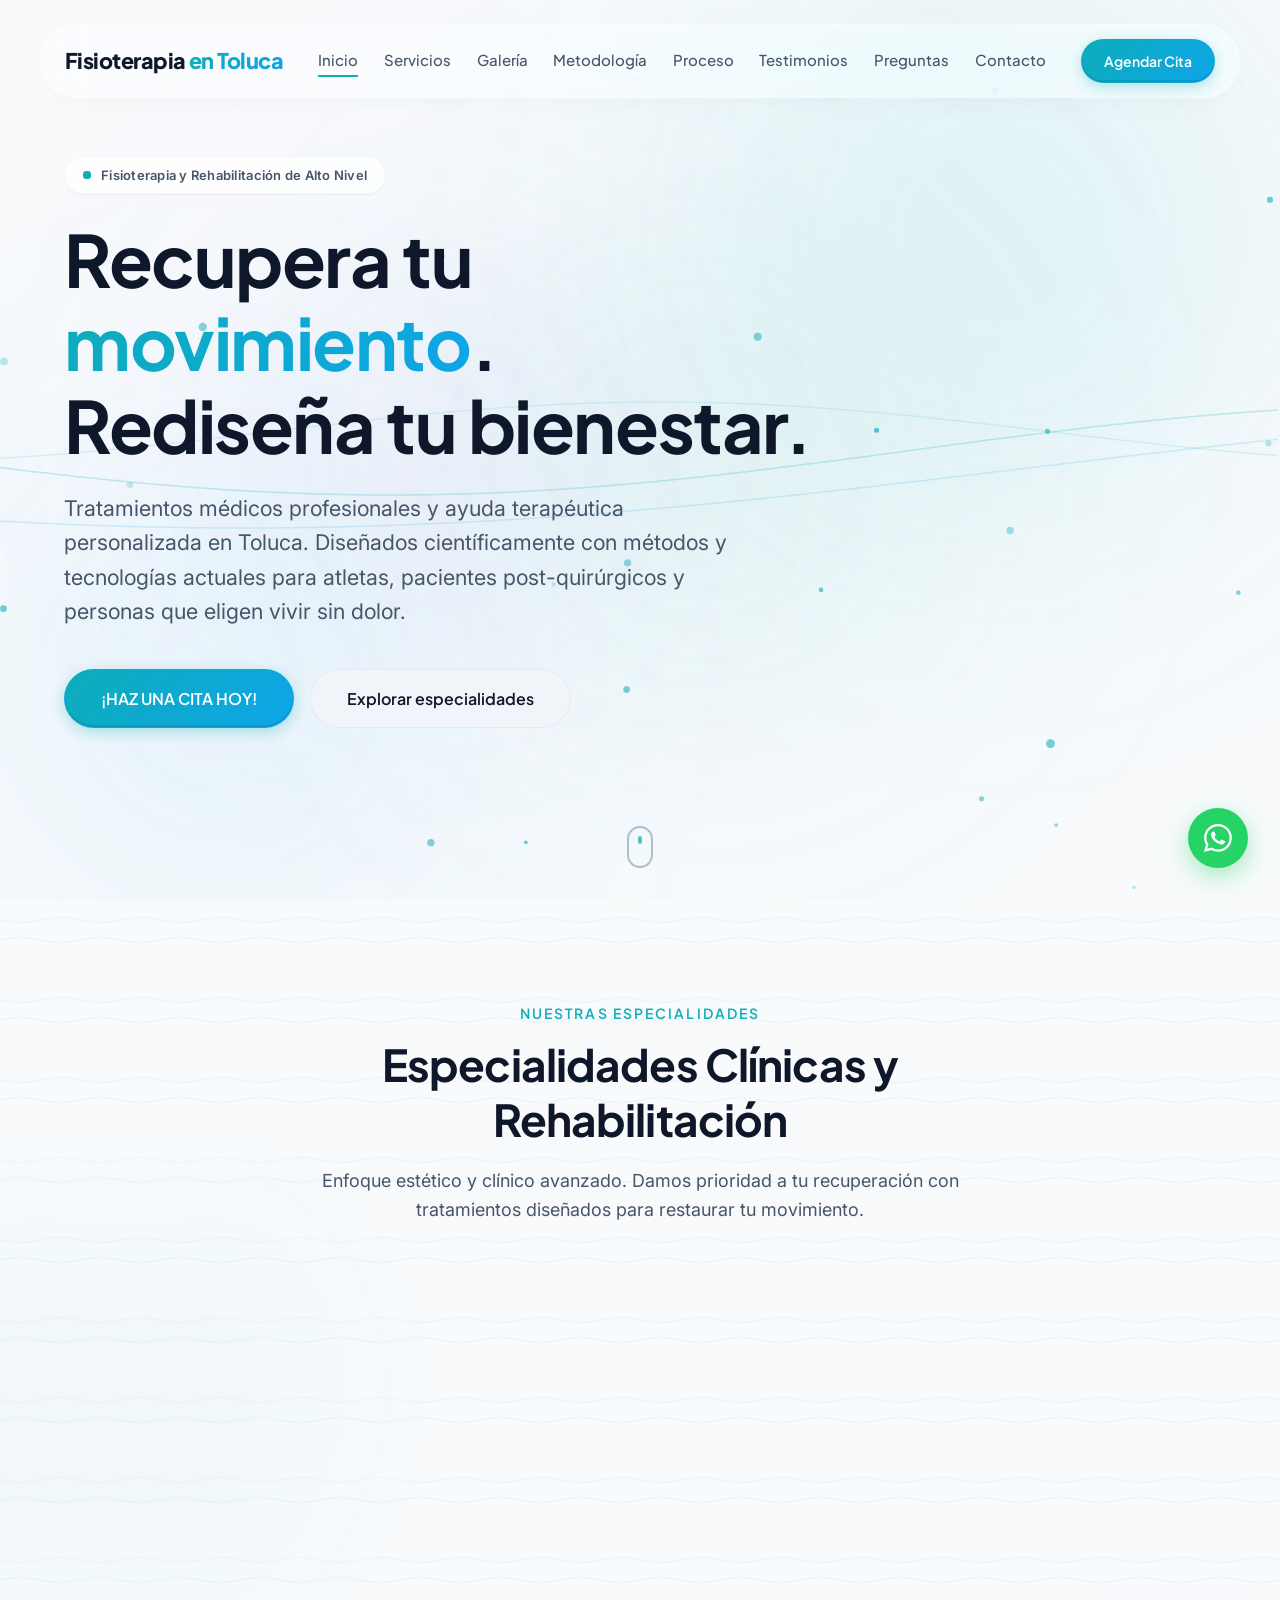
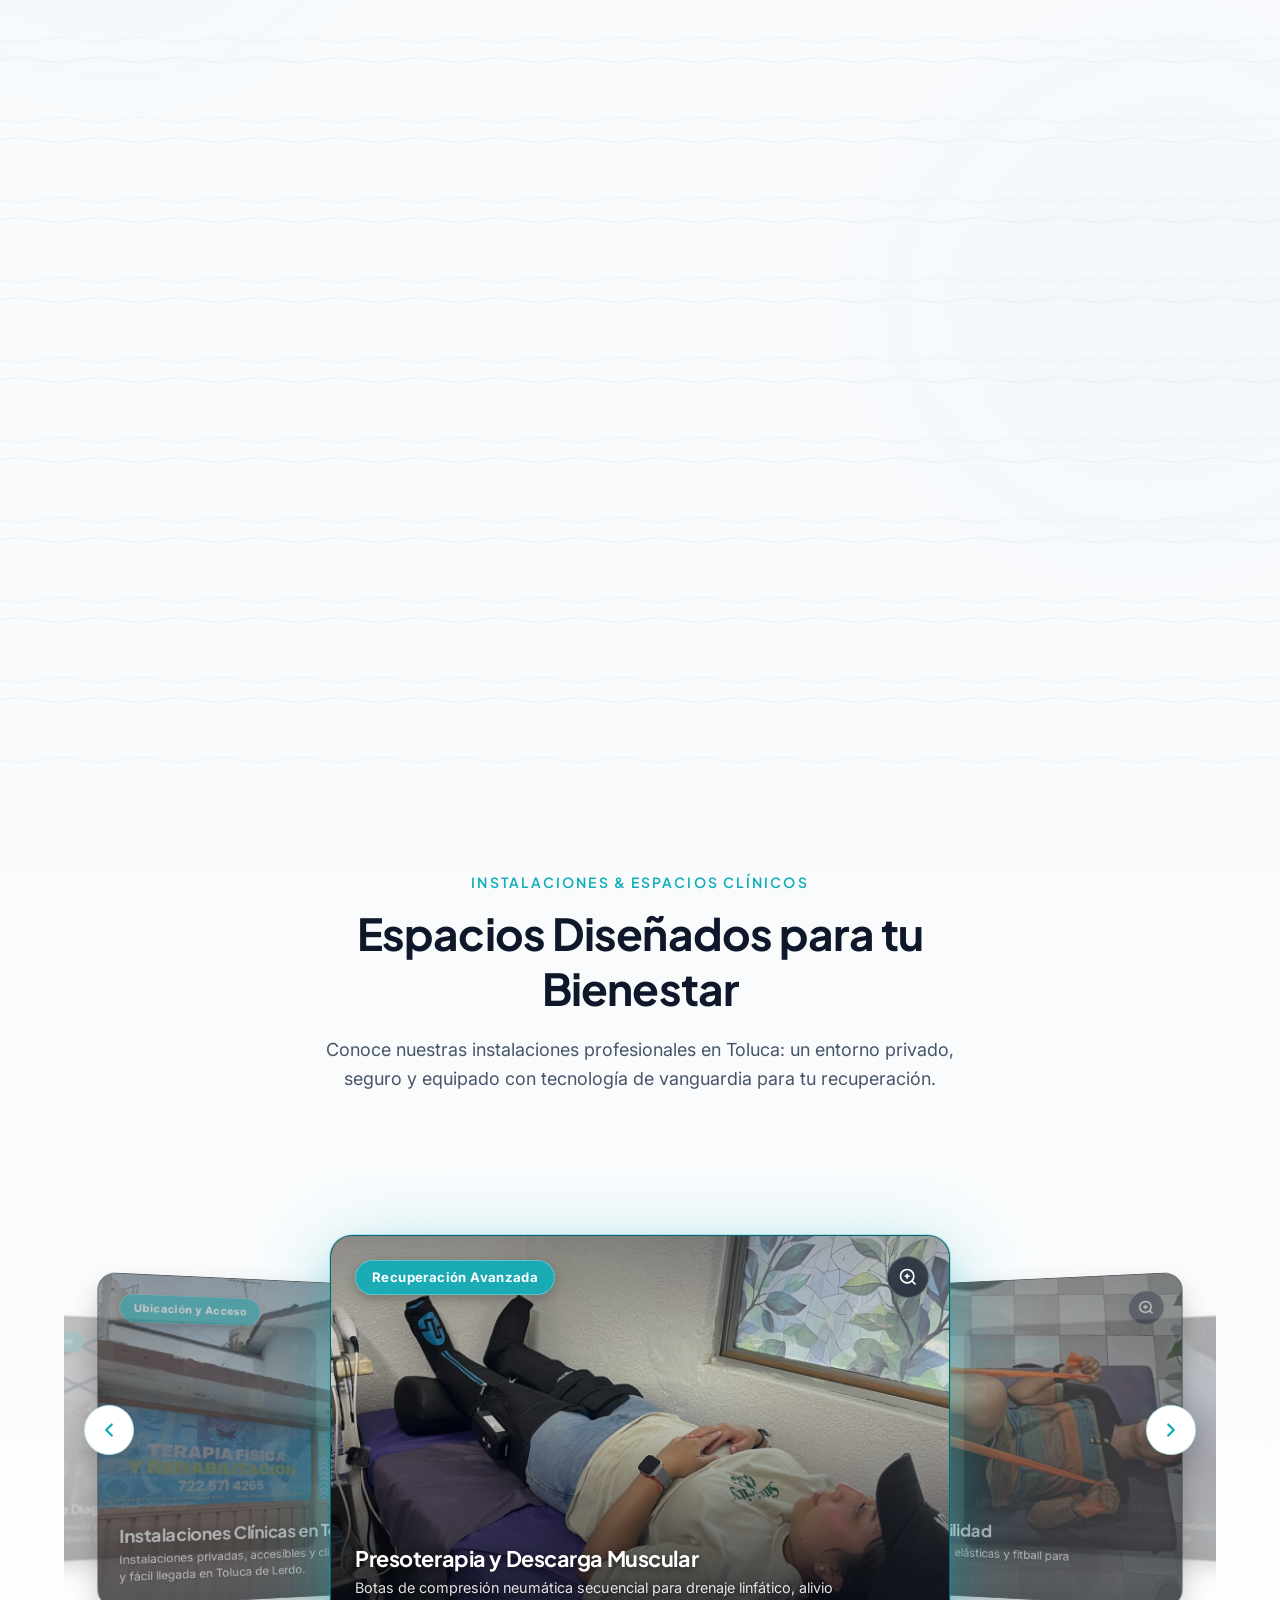
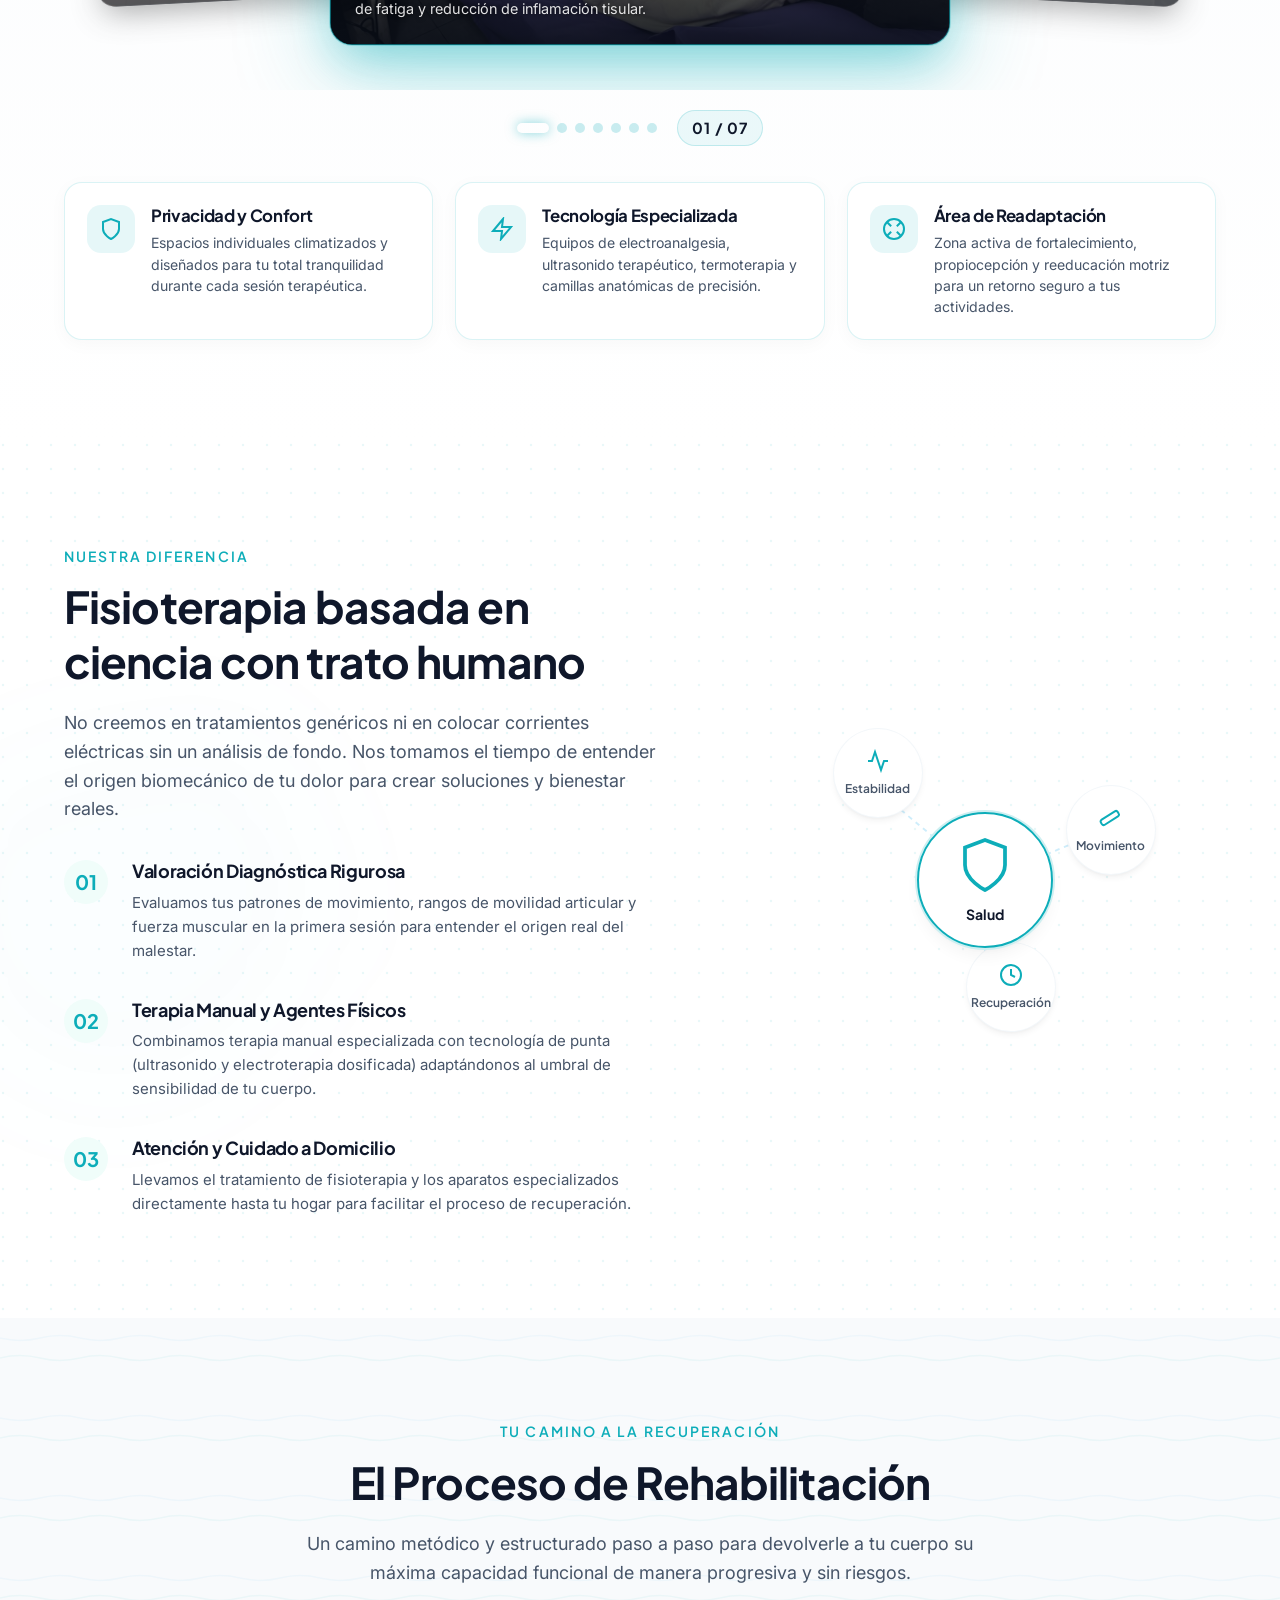
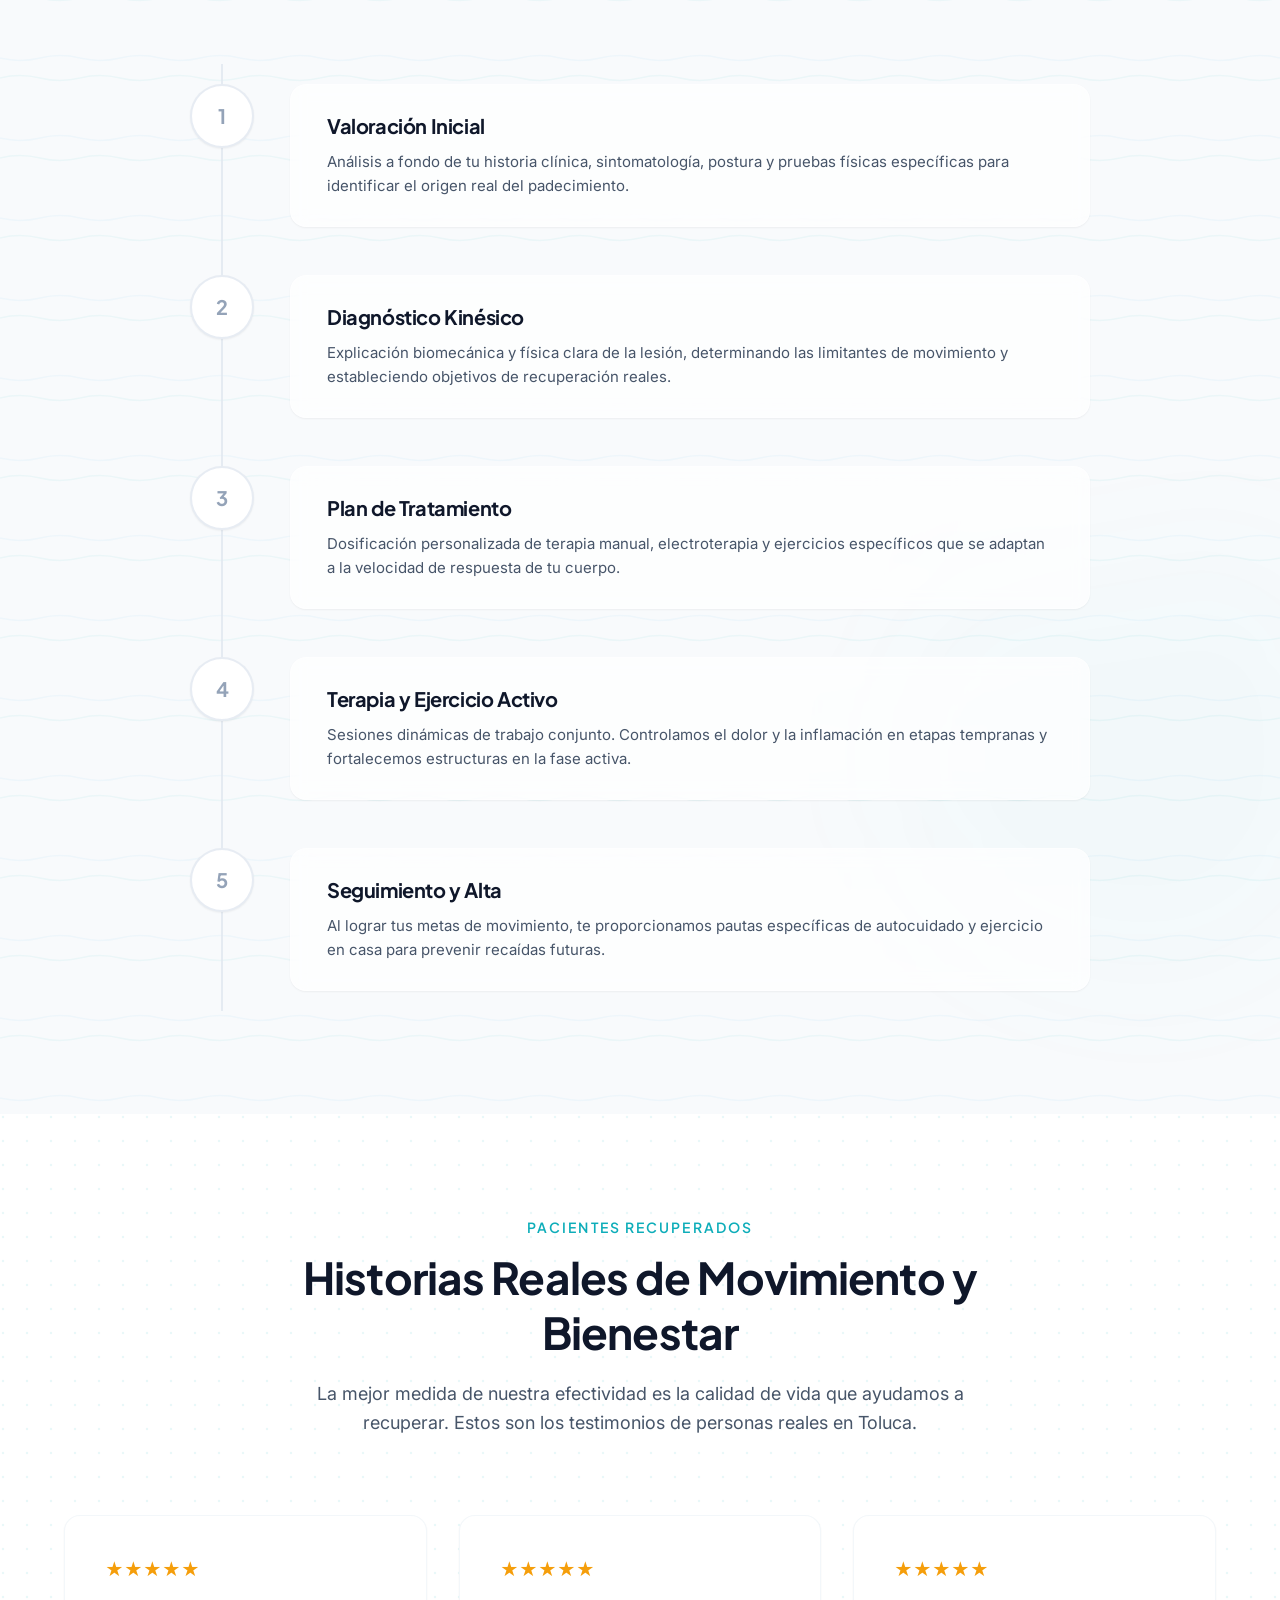
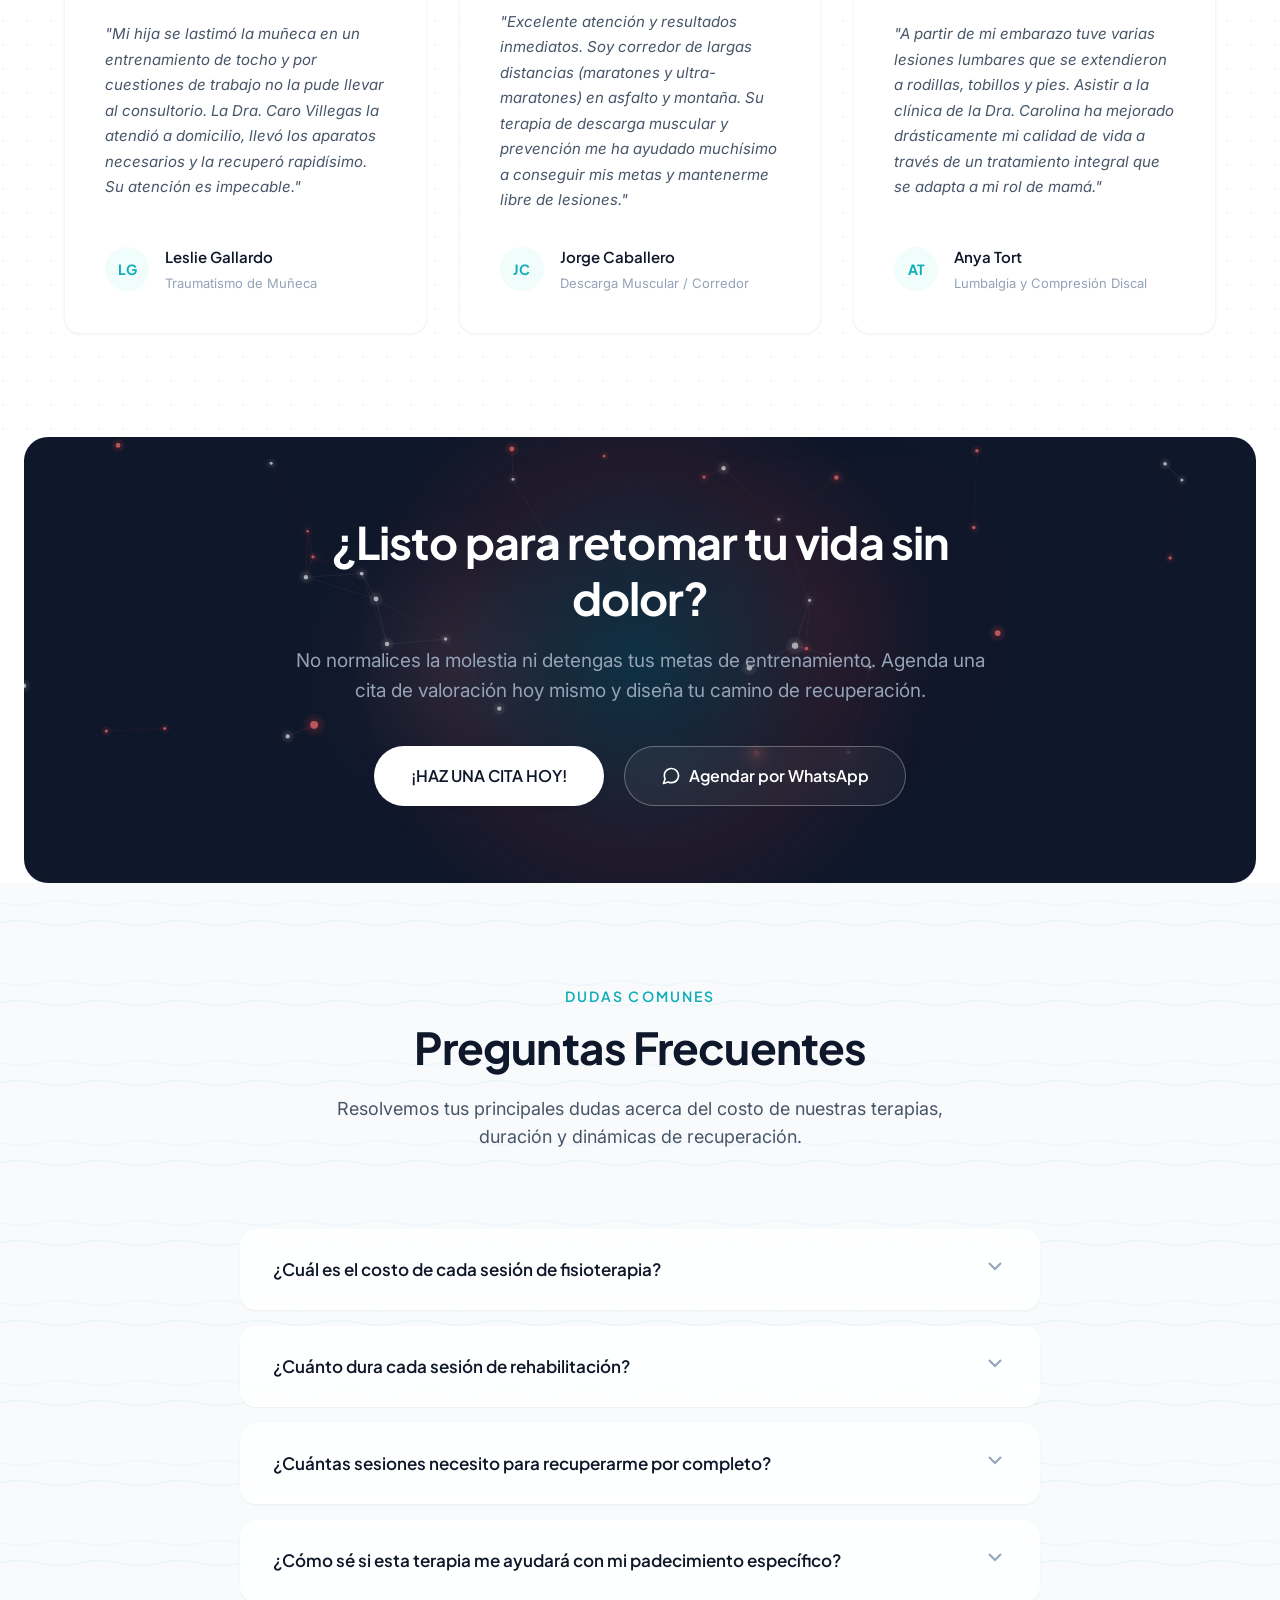
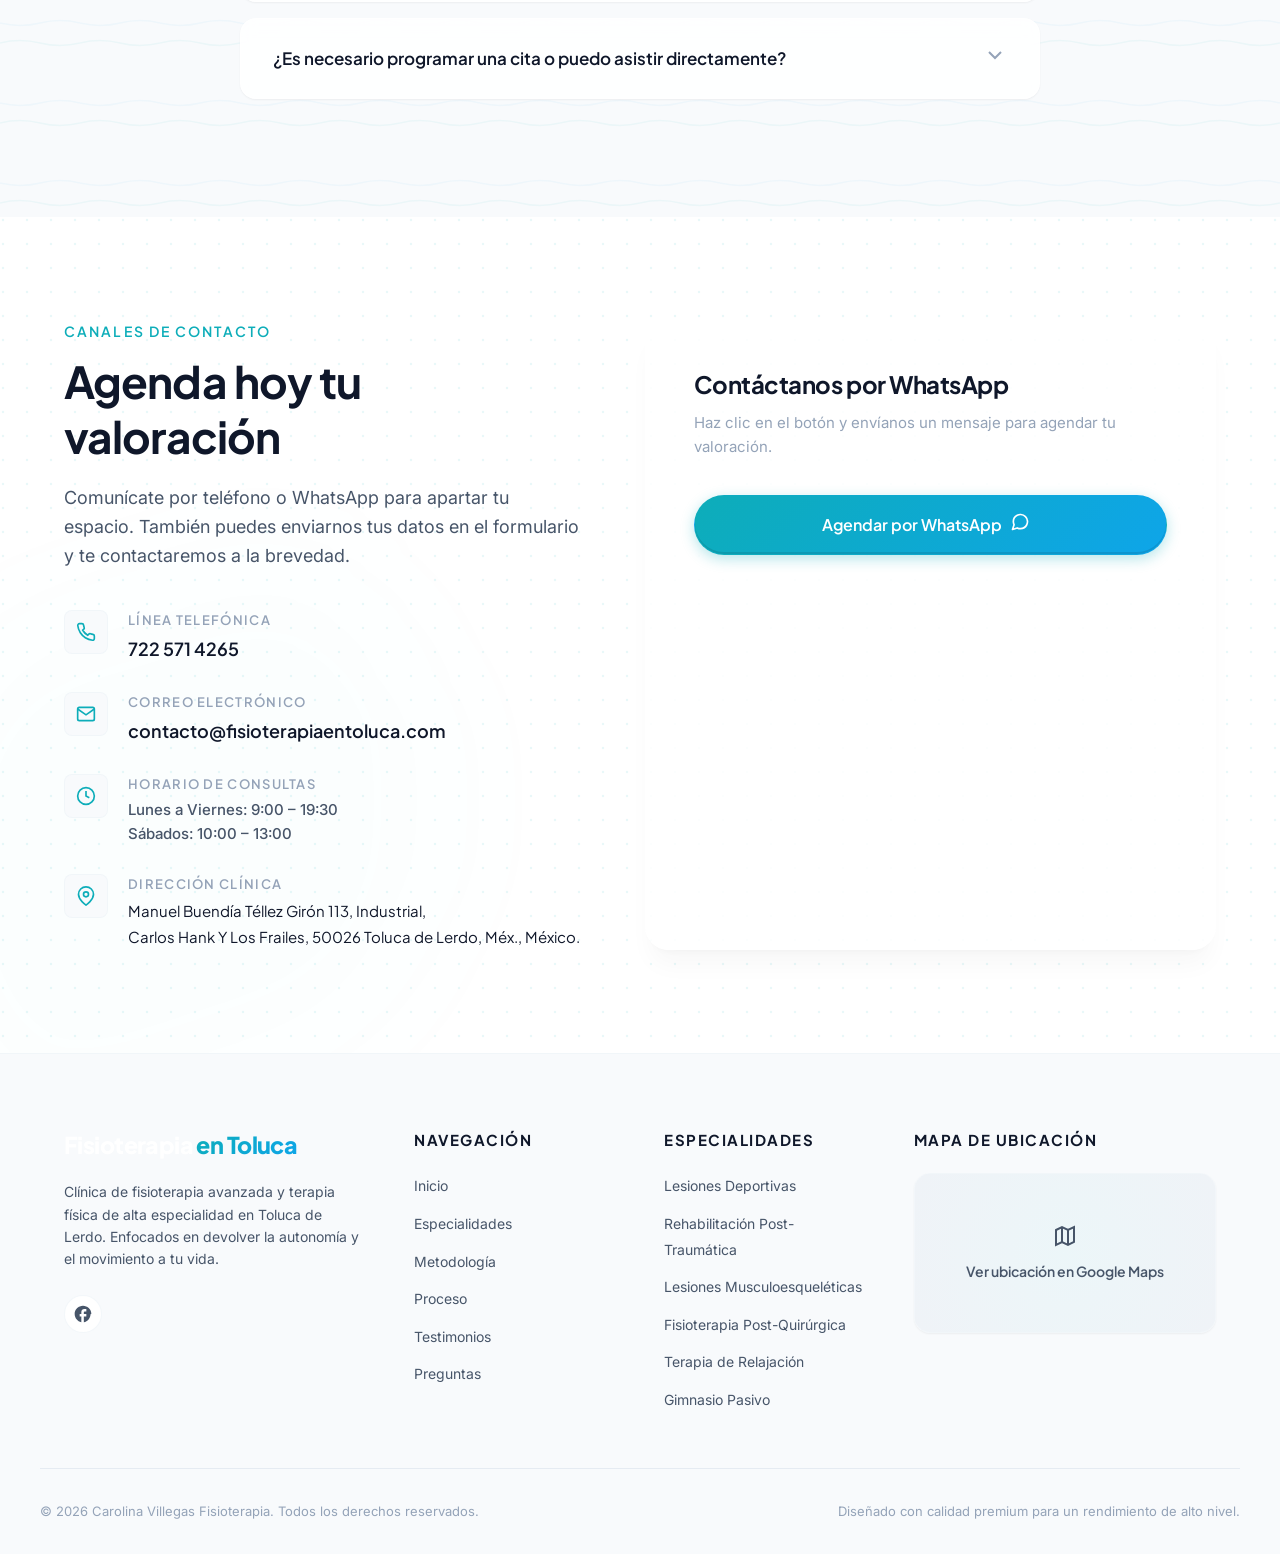
==== commit 012f4f4c: "fix(cache): forzar no-cache en html y agregar query busters v=20261110-02" ====
--- a/index.html
+++ b/index.html
@@ -4,6 +4,9 @@
     <meta charset="UTF-8">
     <meta name="viewport" content="width=device-width, initial-scale=1.0">
     <meta name="google-site-verification" content="E7eq3u7p-OSbIkkE1aC1x2okzueSfkMSOsYyvHYdbqk" />
+    <meta http-equiv="Cache-Control" content="no-cache, no-store, must-revalidate">
+    <meta http-equiv="Pragma" content="no-cache">
+    <meta http-equiv="Expires" content="0">
     
     <!-- Google Tag Manager (deferred) -->
     <script>
@@ -158,8 +161,8 @@
     <link rel="icon" href="assets/logo-50.png" type="image/png">
     
     <!-- Precarga del archivo de estilos principal (Evita demoras y prioriza la descarga) -->
-    <link rel="preload" href="styles.css?v=20261110-01" as="style">
-    <link rel="stylesheet" href="styles.css?v=20261110-01">
+    <link rel="preload" href="styles.css?v=20261110-02" as="style">
+    <link rel="stylesheet" href="styles.css?v=20261110-02">
     
     <!-- Tipografía Google Fonts: Optimizada asíncronamente (Evita el bloqueo de renderizado) -->
     <link rel="preconnect" href="https://fonts.googleapis.com">
@@ -323,7 +326,7 @@
                     <!-- Card 1: Lesiones Musculoesqueléticas -->
                     <div class="bento-card-horizontal scroll-reveal">
                         <div class="bento-horizontal-img-wrapper">
-                            <img src="assets/especialidad_1_musculoesqueleticas.jpg" alt="Lesiones Musculoesqueléticas" loading="lazy">
+                            <img src="assets/especialidad_1_musculoesqueleticas.jpg?v=20261110-02" alt="Lesiones Musculoesqueléticas" loading="lazy">
                         </div>
                         <div class="bento-horizontal-text">
                             <span class="card-badge">Fisioterapia Clínica</span>
@@ -335,7 +338,7 @@
                     <!-- Card 2: Lesiones Deportivas -->
                     <div class="bento-card-horizontal scroll-reveal">
                         <div class="bento-horizontal-img-wrapper">
-                            <img src="assets/especialidad_2_deportivas.jpg" alt="Lesiones Deportivas" loading="lazy">
+                            <img src="assets/especialidad_2_deportivas.jpg?v=20261110-02" alt="Lesiones Deportivas" loading="lazy">
                         </div>
                         <div class="bento-horizontal-text">
                             <span class="card-badge">Alto Rendimiento</span>
@@ -347,7 +350,7 @@
                     <!-- Card 3: Recuperación Post-Traumática -->
                     <div class="bento-card-horizontal scroll-reveal">
                         <div class="bento-horizontal-img-wrapper">
-                            <img src="assets/especialidad_3_trauma.jpg" alt="Recuperación Post-Traumática" loading="lazy">
+                            <img src="assets/especialidad_3_trauma.jpg?v=20261110-02" alt="Recuperación Post-Traumática" loading="lazy">
                         </div>
                         <div class="bento-horizontal-text">
                             <span class="card-badge">Rehabilitación Crítica</span>
@@ -359,7 +362,7 @@
                     <!-- Card 4: Terapia Anti-estrés -->
                     <div class="bento-card-horizontal scroll-reveal">
                         <div class="bento-horizontal-img-wrapper">
-                            <img src="assets/especialidad_4_estres.jpg" alt="Terapia Anti-estrés" loading="lazy">
+                            <img src="assets/especialidad_4_estres.jpg?v=20261110-02" alt="Terapia Anti-estrés" loading="lazy">
                         </div>
                         <div class="bento-horizontal-text">
                             <span class="card-badge">Bienestar & Alivio</span>
@@ -371,7 +374,7 @@
                     <!-- Card 5: Cirugías -->
                     <div class="bento-card-horizontal scroll-reveal">
                         <div class="bento-horizontal-img-wrapper">
-                            <img src="assets/especialidad_5_cirugia.jpg" alt="Rehabilitación de Cirugías" loading="lazy">
+                            <img src="assets/especialidad_5_cirugia.jpg?v=20261110-02" alt="Rehabilitación de Cirugías" loading="lazy">
                         </div>
                         <div class="bento-horizontal-text">
                             <span class="card-badge">Atención Quirúrgica</span>
@@ -383,7 +386,7 @@
                     <!-- Card 6: Gimnasio Pasivo y Estética -->
                     <div class="bento-card-horizontal scroll-reveal">
                         <div class="bento-horizontal-img-wrapper">
-                            <img src="assets/especialidad_6_gimnasio.jpg" alt="Gimnasio Pasivo y Estética" loading="lazy">
+                            <img src="assets/especialidad_6_gimnasio.jpg?v=20261110-02" alt="Gimnasio Pasivo y Estética" loading="lazy">
                         </div>
                         <div class="bento-horizontal-text">
                             <span class="card-badge">Tonificación & Salud</span>
@@ -1094,6 +1097,6 @@
 
     
     <!-- Archivo JS -->
-    <script src="script.js?v=20261110-01" defer></script>
+    <script src="script.js?v=20261110-02" defer></script>
 </body>
 </html>
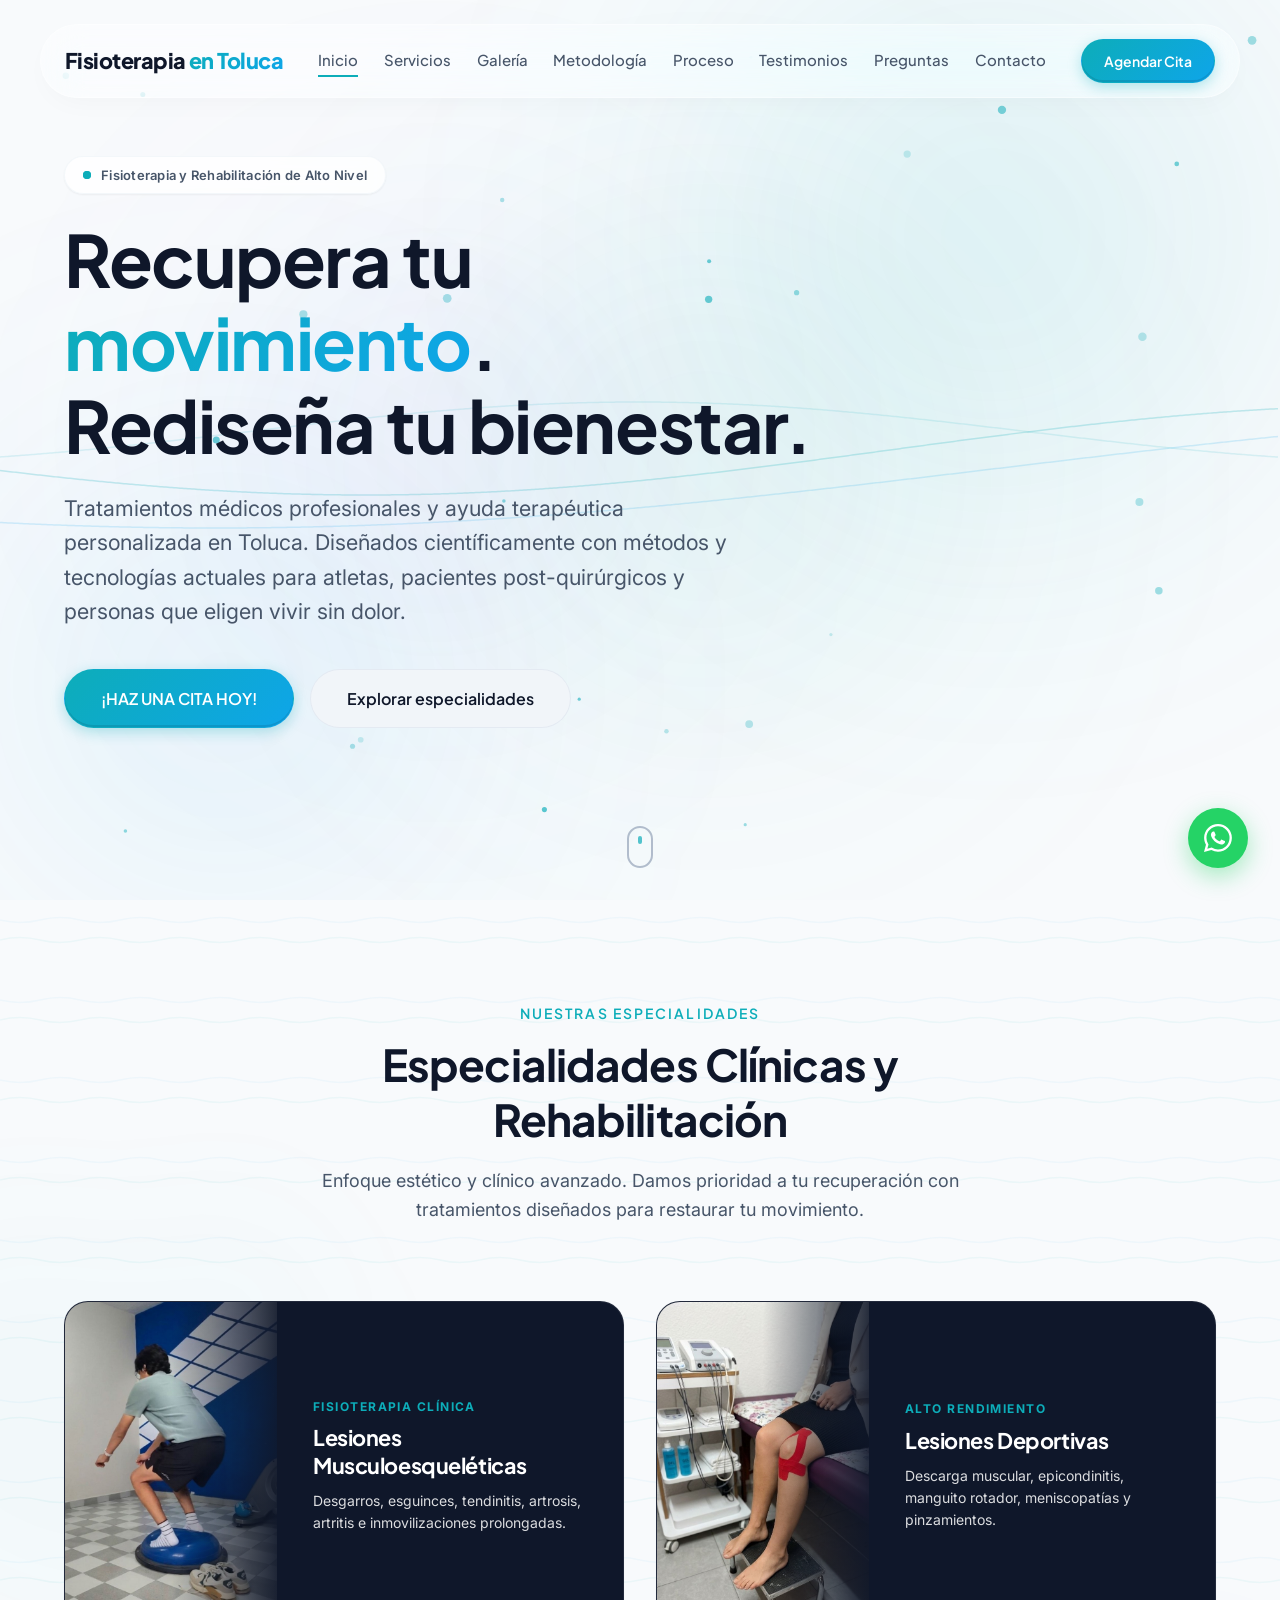
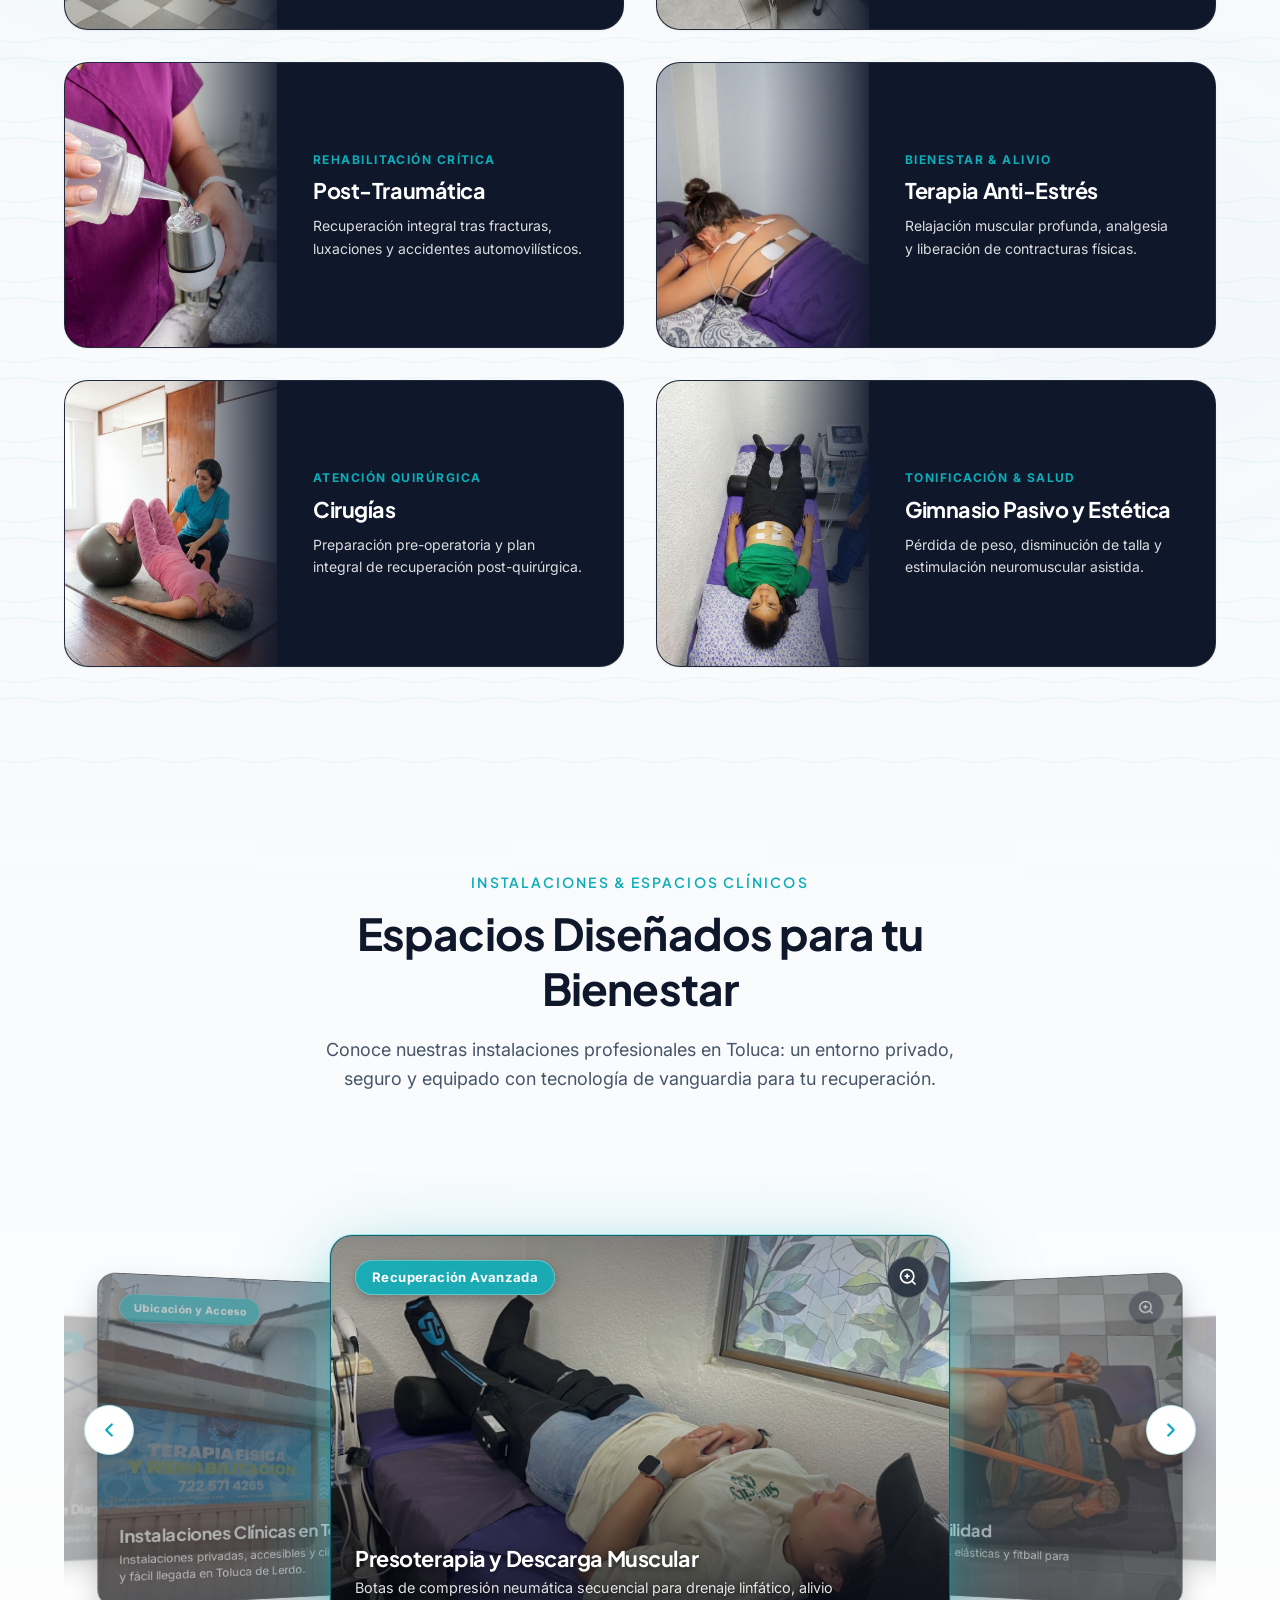
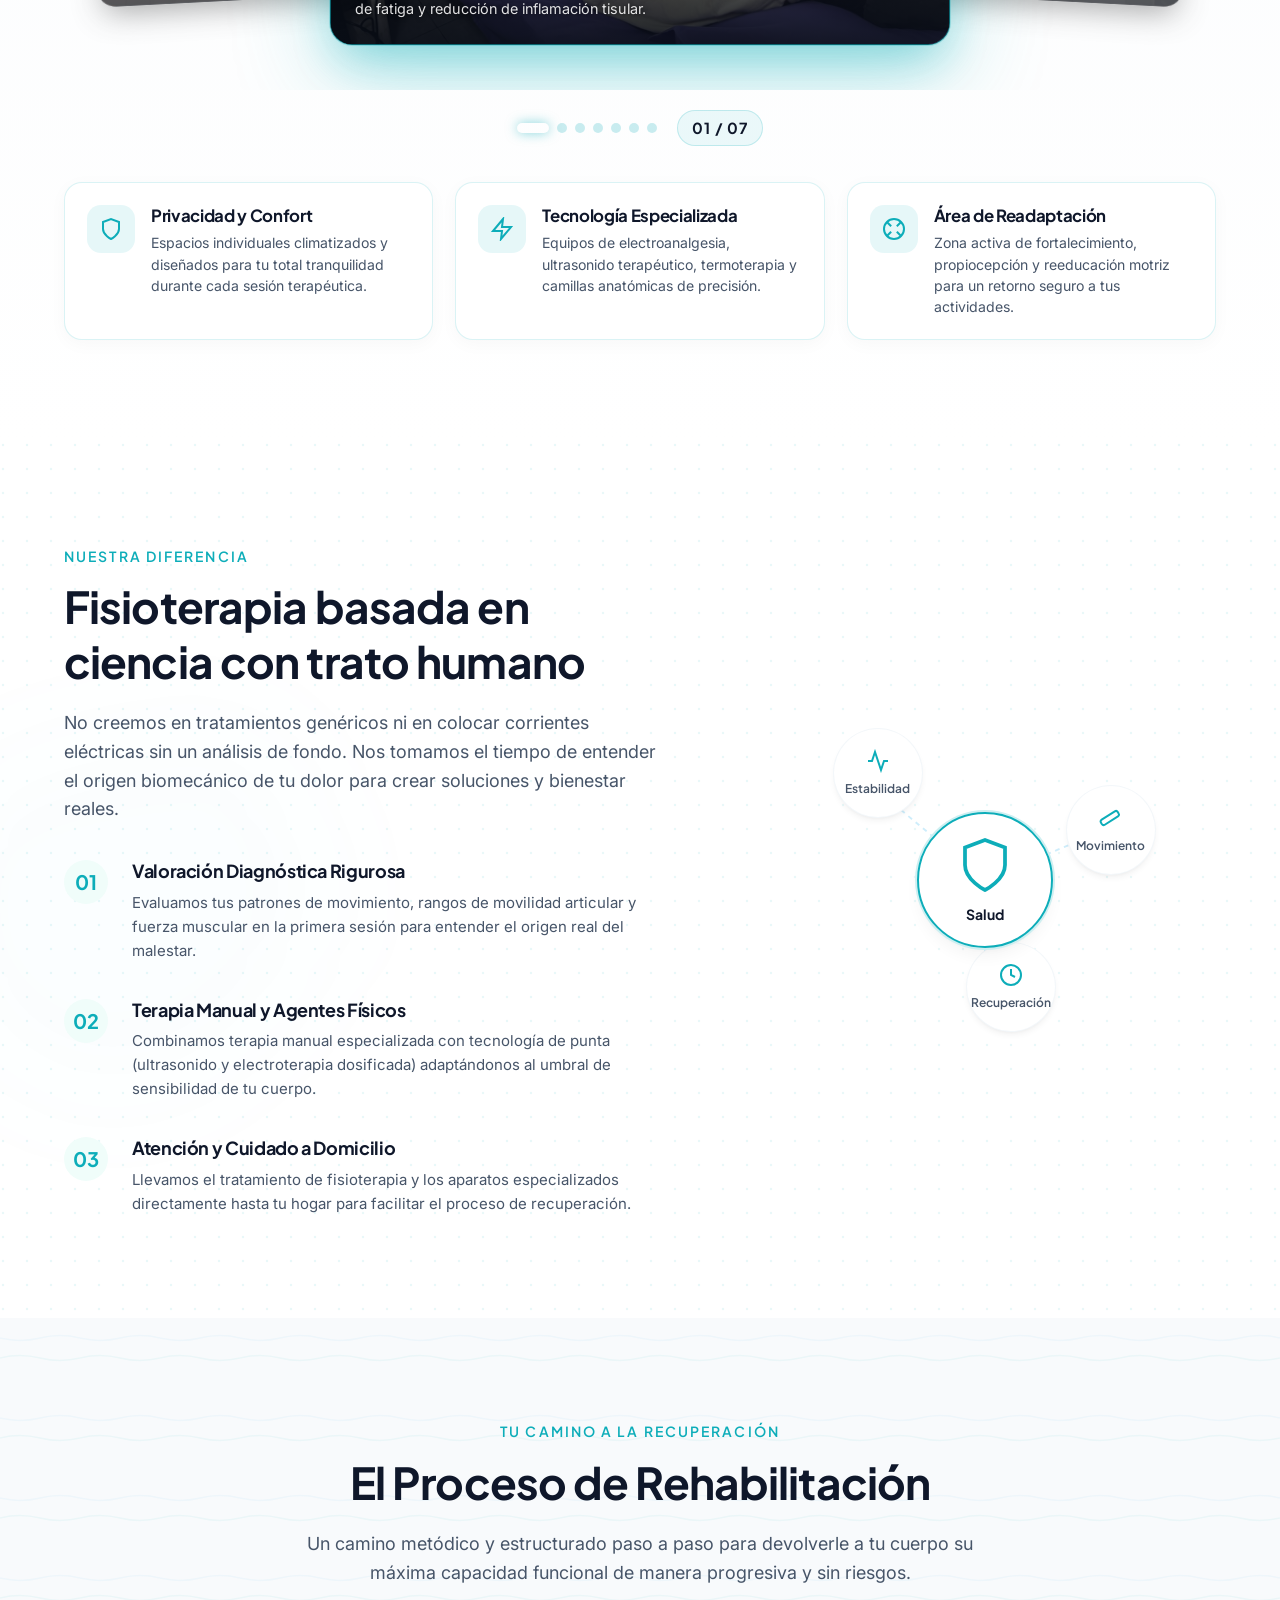
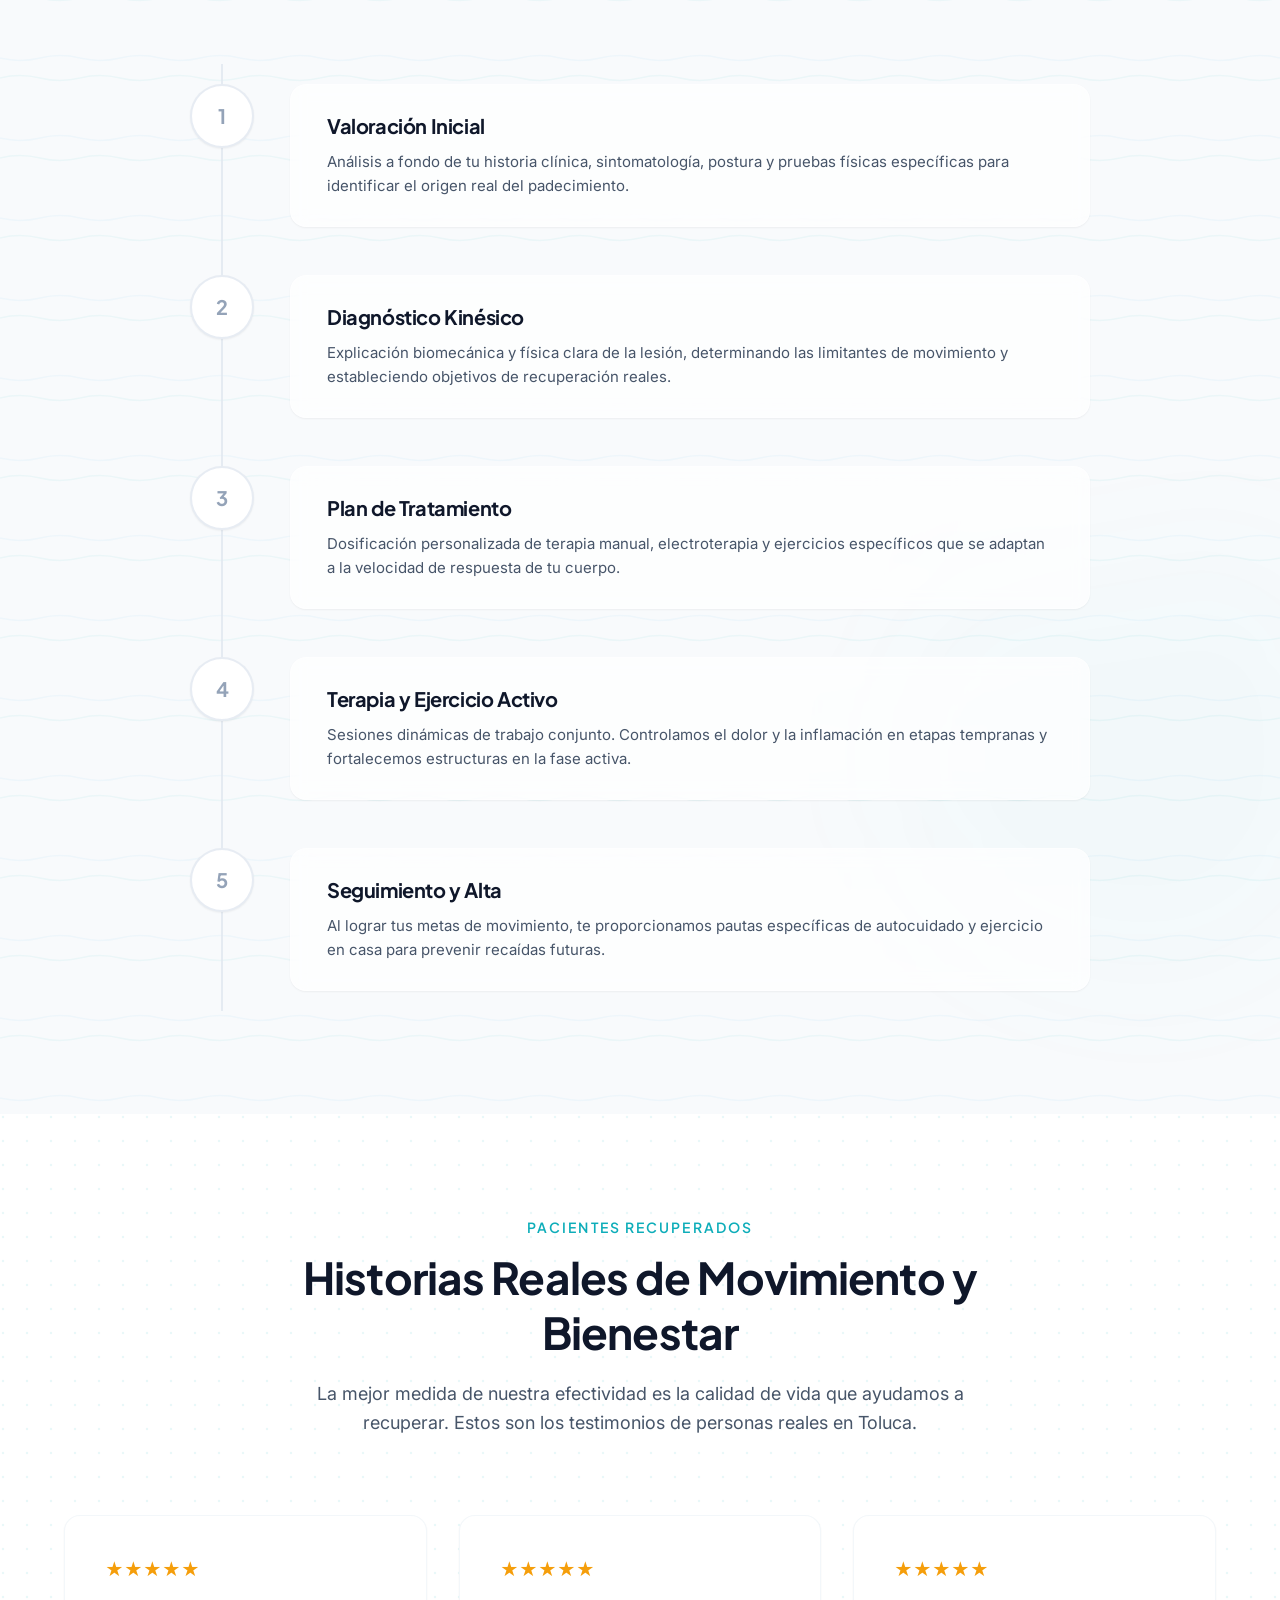
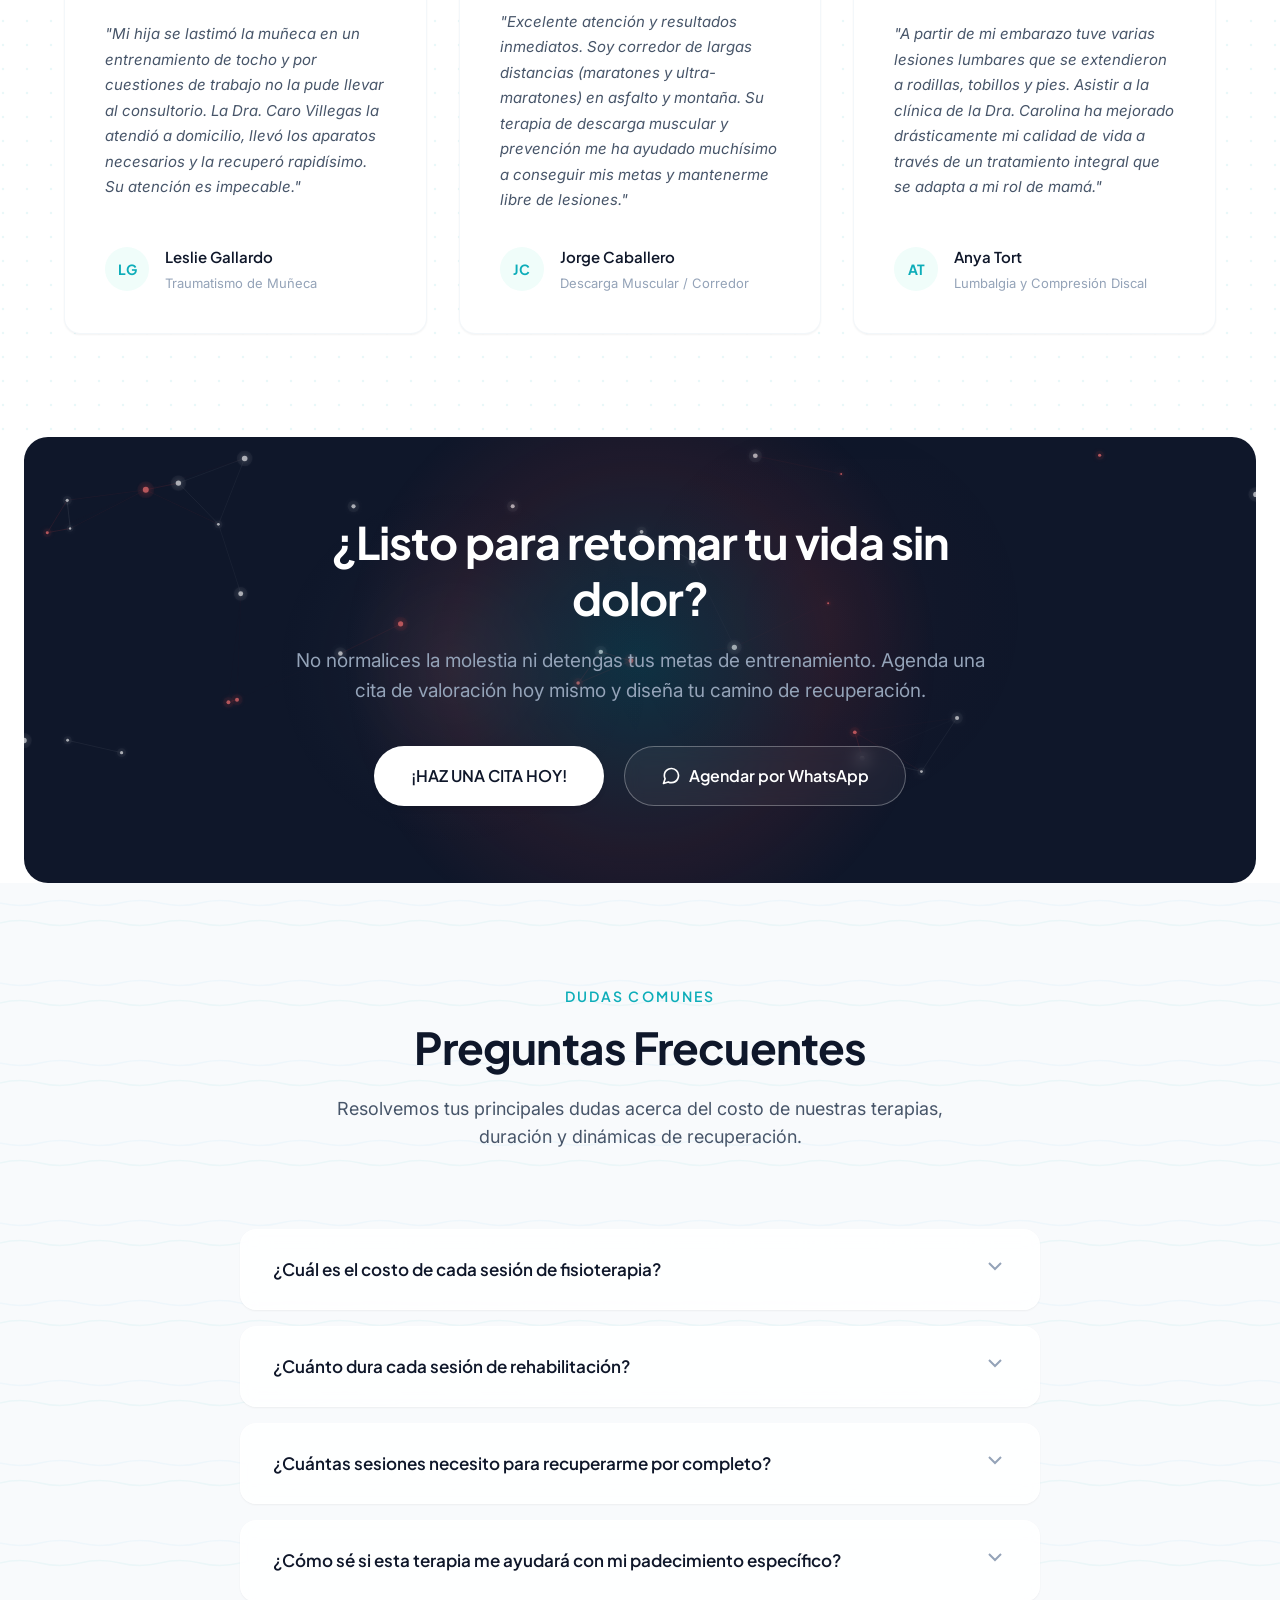
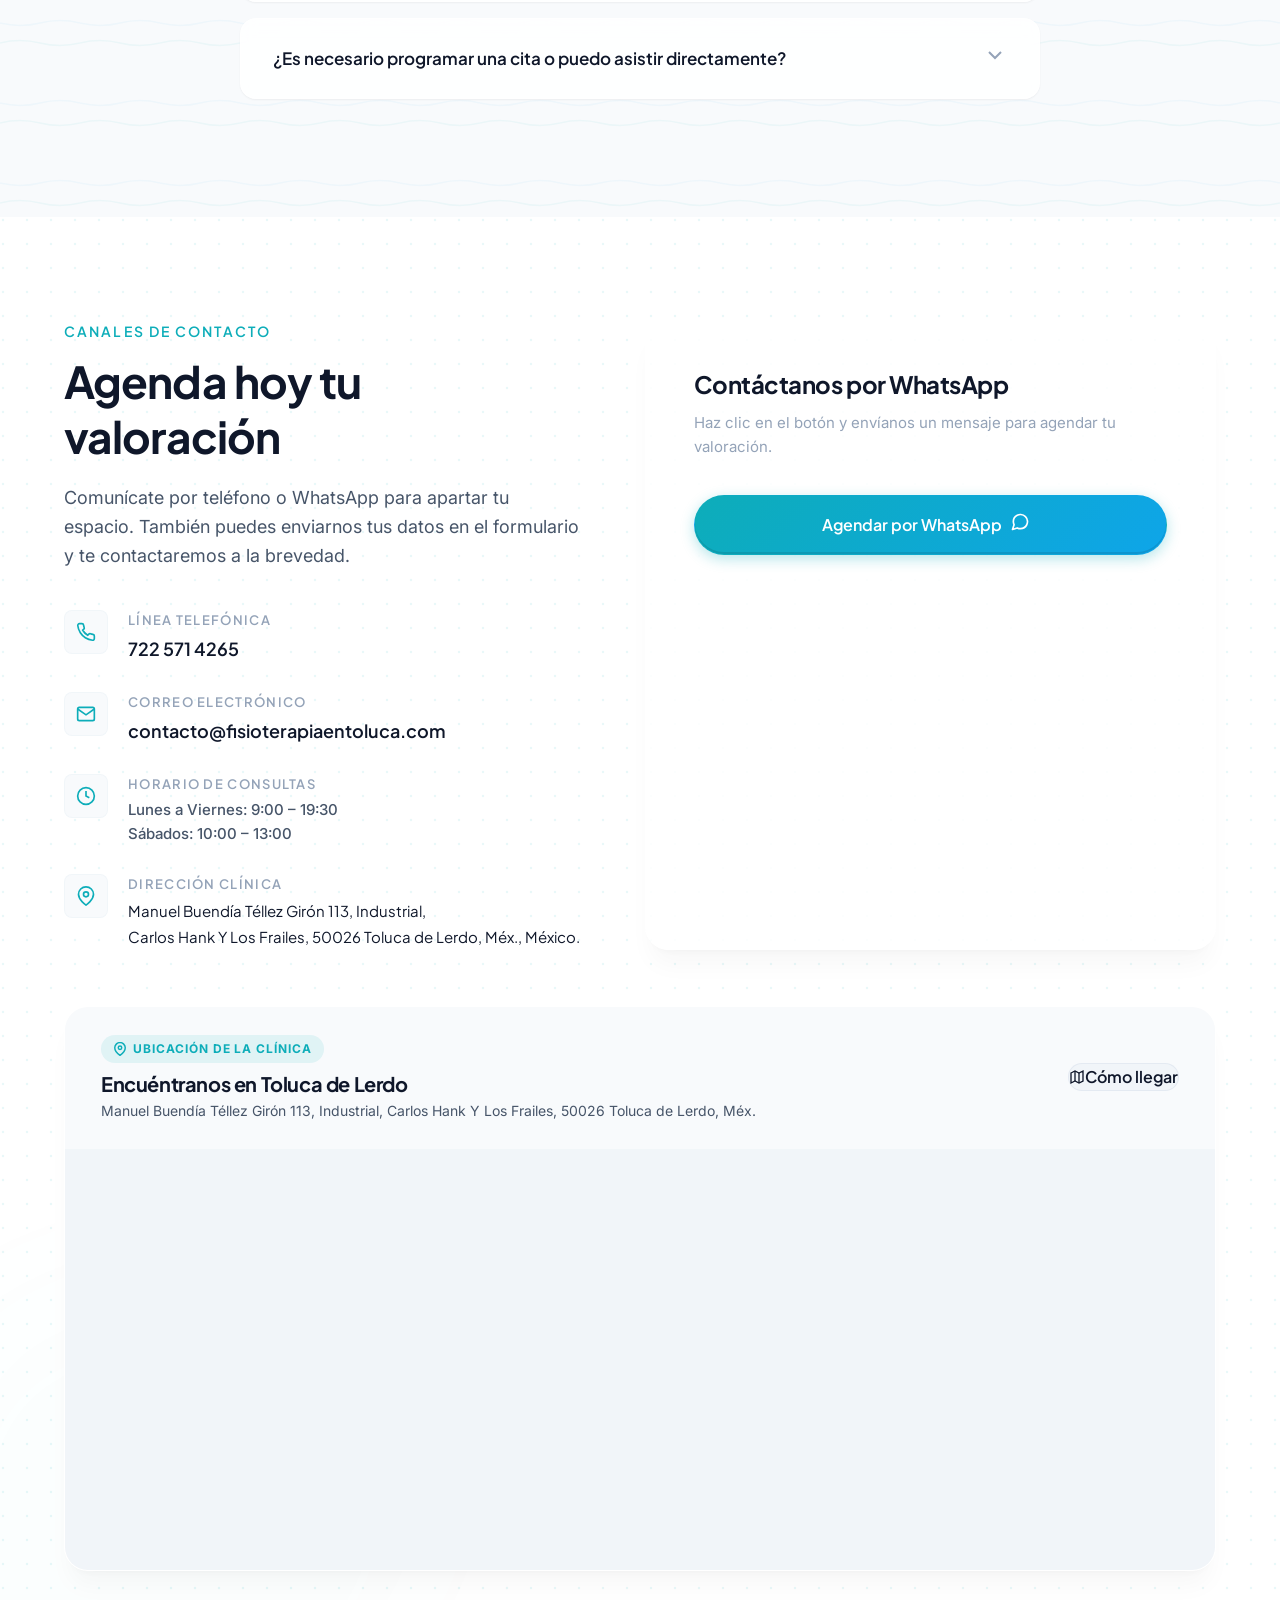
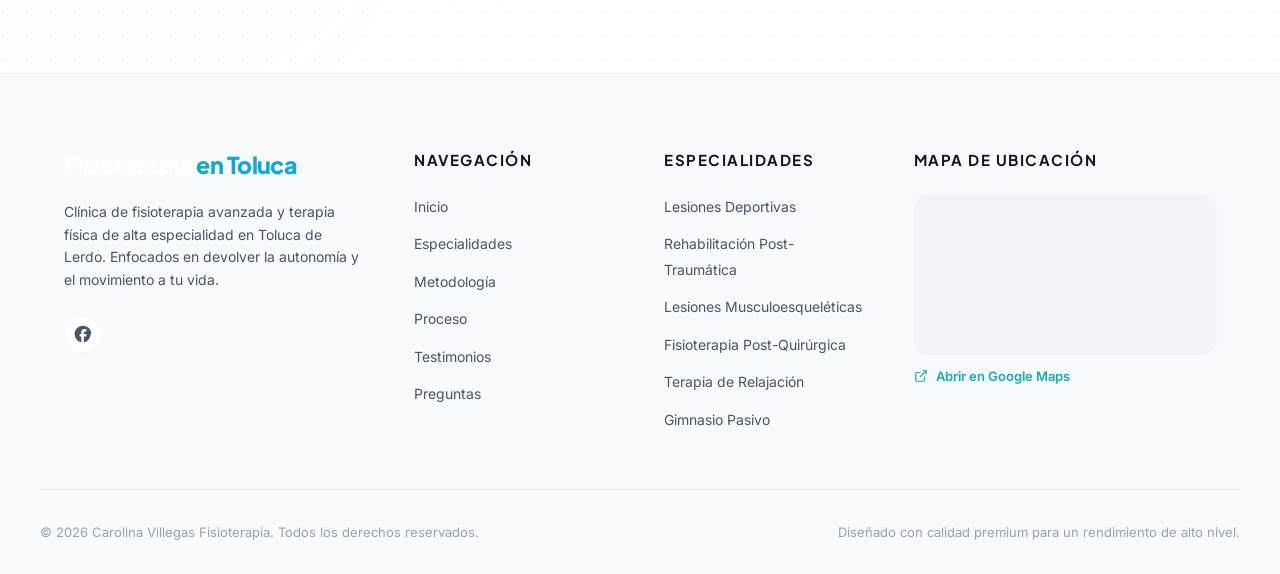
==== commit c725b51c: "feat(maps): integrar mapa interactivo de Google Maps en seccion de contacto y footer" ====
--- a/index.html
+++ b/index.html
@@ -161,8 +161,8 @@
     <link rel="icon" href="assets/logo-50.png" type="image/png">
     
     <!-- Precarga del archivo de estilos principal (Evita demoras y prioriza la descarga) -->
-    <link rel="preload" href="styles.css?v=20261110-02" as="style">
-    <link rel="stylesheet" href="styles.css?v=20261110-02">
+    <link rel="preload" href="styles.css?v=20261110-03" as="style">
+    <link rel="stylesheet" href="styles.css?v=20261110-03">
     
     <!-- Tipografía Google Fonts: Optimizada asíncronamente (Evita el bloqueo de renderizado) -->
     <link rel="preconnect" href="https://fonts.googleapis.com">
@@ -1017,6 +1017,38 @@
                     </div>
                     
                 </div>
+                
+                <!-- Mapa Interactivo de Ubicación -->
+                <div class="contact-map-card scroll-reveal">
+                    <div class="contact-map-header">
+                        <div class="contact-map-header-text">
+                            <span class="contact-map-badge">
+                                <svg width="14" height="14" viewBox="0 0 24 24" fill="none" stroke="currentColor" stroke-width="2.5"><path d="M21 10c0 7-9 13-9 13s-9-6-9-13a9 9 0 0 1 18 0z"></path><circle cx="12" cy="10" r="3"></circle></svg>
+                                Ubicación de la Clínica
+                            </span>
+                            <h3 class="contact-map-title">Encuéntranos en Toluca de Lerdo</h3>
+                            <p class="contact-map-subtitle">Manuel Buendía Téllez Girón 113, Industrial, Carlos Hank Y Los Frailes, 50026 Toluca de Lerdo, Méx.</p>
+                        </div>
+                        <div class="contact-map-header-action">
+                            <a href="https://www.google.com/maps/place/Terapia+F%C3%ADsica+y+Rehabilitaci%C3%B3n/@19.2786626,-99.6577111,16.25z" target="_blank" rel="noopener noreferrer" class="btn btn-secondary btn-sm" aria-label="Cómo llegar en Google Maps">
+                                <svg width="16" height="16" viewBox="0 0 24 24" fill="none" stroke="currentColor" stroke-width="2"><polygon points="3 6 9 3 15 6 21 3 21 18 15 21 9 18 3 21"></polygon><line x1="9" y1="3" x2="9" y2="18"></line><line x1="15" y1="6" x2="15" y2="21"></line></svg>
+                                <span>Cómo llegar</span>
+                            </a>
+                        </div>
+                    </div>
+                    <div class="contact-map-iframe-container">
+                        <iframe 
+                            src="https://www.google.com/maps/embed?pb=!1m18!1m12!1m3!1d3765.733596957814!2d-99.659905!3d19.2786626!2m3!1f0!2f0!3f0!3m2!1i1024!2i768!4f13.1!3m3!1m2!1s0x85cd8991a3297a73%3A0xbc4e8e1927ddb0fa!2sTerapia%20F%C3%ADsica%20y%20Rehabilitaci%C3%B3n!5e0!3m2!1ses!2smx!4v1700000000000!5m2!1ses!2smx"
+                            width="100%" 
+                            height="420" 
+                            style="border:0;" 
+                            allowfullscreen="" 
+                            loading="lazy" 
+                            referrerpolicy="no-referrer-when-downgrade"
+                            title="Mapa interactivo de Terapia Física y Rehabilitación en Toluca">
+                        </iframe>
+                    </div>
+                </div>
             </div>
         </section>
         
@@ -1066,13 +1098,21 @@
             <div class="footer-location-column">
                 <h4 class="footer-title">Mapa de Ubicación</h4>
                 <div class="footer-map-container">
-                    <a href="https://www.google.com/maps/place/Terapia+F%C3%ADsica+y+Rehabilitaci%C3%B3n/@19.2786626,-99.6577111,16.25z" target="_blank" rel="noopener noreferrer" class="footer-map-link">
-                        <div class="map-placeholder">
-                            <svg width="24" height="24" viewBox="0 0 24 24" fill="none" stroke="currentColor" stroke-width="2"><polygon points="3 6 9 3 15 6 21 3 21 18 15 21 9 18 3 21"></polygon><line x1="9" y1="3" x2="9" y2="18"></line><line x1="15" y1="6" x2="15" y2="21"></line></svg>
-                            <span>Ver ubicación en Google Maps</span>
-                        </div>
-                    </a>
-                </div>
+                    <iframe 
+                        src="https://www.google.com/maps/embed?pb=!1m18!1m12!1m3!1d3765.733596957814!2d-99.659905!3d19.2786626!2m3!1f0!2f0!3f0!3m2!1i1024!2i768!4f13.1!3m3!1m2!1s0x85cd8991a3297a73%3A0xbc4e8e1927ddb0fa!2sTerapia%20F%C3%ADsica%20y%20Rehabilitaci%C3%B3n!5e0!3m2!1ses!2smx!4v1700000000000!5m2!1ses!2smx"
+                        width="100%" 
+                        height="100%" 
+                        style="border:0;" 
+                        allowfullscreen="" 
+                        loading="lazy" 
+                        referrerpolicy="no-referrer-when-downgrade"
+                        title="Ubicación en Google Maps">
+                    </iframe>
+                </div>
+                <a href="https://www.google.com/maps/place/Terapia+F%C3%ADsica+y+Rehabilitaci%C3%B3n/@19.2786626,-99.6577111,16.25z" target="_blank" rel="noopener noreferrer" class="footer-map-link-btn">
+                    <svg width="14" height="14" viewBox="0 0 24 24" fill="none" stroke="currentColor" stroke-width="2"><path d="M18 13v6a2 2 0 0 1-2 2H5a2 2 0 0 1-2-2V8a2 2 0 0 1 2-2h6"></path><polyline points="15 3 21 3 21 9"></polyline><line x1="10" y1="14" x2="21" y2="3"></line></svg>
+                    <span>Abrir en Google Maps</span>
+                </a>
             </div>
         </div>
         
@@ -1097,6 +1137,6 @@
 
     
     <!-- Archivo JS -->
-    <script src="script.js?v=20261110-02" defer></script>
+    <script src="script.js?v=20261110-03" defer></script>
 </body>
 </html>
--- a/styles.css
+++ b/styles.css
@@ -2064,6 +2064,82 @@
     color: #991b1b;
 }
 
+/* Contact Map Interactive Card */
+.contact-map-card {
+    margin-top: 56px;
+    background-color: var(--bg-white);
+    border-radius: var(--border-radius-lg);
+    box-shadow: var(--shadow-xl);
+    border: var(--border-glass);
+    overflow: hidden;
+    position: relative;
+    z-index: 2;
+    transition: transform var(--transition-normal), box-shadow var(--transition-normal);
+}
+
+.contact-map-header {
+    display: flex;
+    justify-content: space-between;
+    align-items: center;
+    padding: 28px 36px;
+    background-color: var(--bg-soft);
+    border-bottom: var(--border-light);
+    gap: 24px;
+    flex-wrap: wrap;
+}
+
+.contact-map-header-text {
+    flex: 1;
+    min-width: 260px;
+}
+
+.contact-map-badge {
+    display: inline-flex;
+    align-items: center;
+    gap: 6px;
+    font-size: 0.75rem;
+    font-weight: 700;
+    text-transform: uppercase;
+    letter-spacing: 0.08em;
+    color: var(--primary);
+    background-color: rgba(13, 173, 185, 0.1);
+    padding: 4px 12px;
+    border-radius: var(--border-radius-full);
+    margin-bottom: 8px;
+}
+
+.contact-map-title {
+    font-size: 1.25rem;
+    font-weight: 700;
+    color: var(--dark-navy);
+    margin-bottom: 4px;
+}
+
+.contact-map-subtitle {
+    font-size: 0.875rem;
+    color: var(--slate-600);
+    margin: 0;
+    line-height: 1.5;
+}
+
+.contact-map-header-action {
+    flex-shrink: 0;
+}
+
+.contact-map-iframe-container {
+    width: 100%;
+    height: 420px;
+    position: relative;
+    background-color: #f1f5f9;
+}
+
+.contact-map-iframe-container iframe {
+    width: 100%;
+    height: 100%;
+    display: block;
+    border: 0;
+}
+
 /* ==========================================================================
    FOOTER PREMIUM
    ========================================================================== */
@@ -2147,33 +2223,31 @@
     overflow: hidden;
     border: var(--border-light);
     box-shadow: var(--shadow-sm);
-}
-
-.footer-map-link {
-    display: block;
+    background-color: #f1f5f9;
+}
+
+.footer-map-container iframe {
     width: 100%;
     height: 100%;
-}
-
-.map-placeholder {
-    width: 100%;
-    height: 100%;
-    background: radial-gradient(circle, rgba(13, 173, 185, 0.05) 0%, rgba(226, 232, 240, 0.4) 100%);
-    display: flex;
-    flex-direction: column;
-    align-items: center;
-    justify-content: center;
-    gap: 12px;
-    color: var(--slate-600);
-    font-family: var(--font-heading);
+    display: block;
+    border: 0;
+}
+
+.footer-map-link-btn {
+    display: inline-flex;
+    align-items: center;
+    gap: 8px;
+    margin-top: 12px;
+    font-size: 0.8125rem;
     font-weight: 600;
-    font-size: 0.875rem;
-    transition: background-color var(--transition-fast);
-}
-
-.footer-map-link:hover .map-placeholder {
-    background-color: rgba(13, 173, 185, 0.1);
     color: var(--primary);
+    text-decoration: none;
+    transition: color var(--transition-fast), transform var(--transition-fast);
+}
+
+.footer-map-link-btn:hover {
+    color: var(--primary-dark);
+    transform: translateX(3px);
 }
 
 .footer-bottom {
@@ -2835,6 +2909,30 @@
     .contact-form-panel {
         padding: 32px 24px;
     }
+
+    .contact-map-card {
+        margin-top: 36px;
+    }
+    
+    .contact-map-header {
+        padding: 20px;
+        flex-direction: column;
+        align-items: flex-start;
+        gap: 16px;
+    }
+    
+    .contact-map-header-action {
+        width: 100%;
+    }
+    
+    .contact-map-header-action .btn {
+        width: 100%;
+        justify-content: center;
+    }
+    
+    .contact-map-iframe-container {
+        height: 320px;
+    }
     
     .roadmap-timeline {
         padding-left: 20px;
--- a/styles.css
+++ b/styles.css
@@ -2064,6 +2064,82 @@
     color: #991b1b;
 }
 
+/* Contact Map Interactive Card */
+.contact-map-card {
+    margin-top: 56px;
+    background-color: var(--bg-white);
+    border-radius: var(--border-radius-lg);
+    box-shadow: var(--shadow-xl);
+    border: var(--border-glass);
+    overflow: hidden;
+    position: relative;
+    z-index: 2;
+    transition: transform var(--transition-normal), box-shadow var(--transition-normal);
+}
+
+.contact-map-header {
+    display: flex;
+    justify-content: space-between;
+    align-items: center;
+    padding: 28px 36px;
+    background-color: var(--bg-soft);
+    border-bottom: var(--border-light);
+    gap: 24px;
+    flex-wrap: wrap;
+}
+
+.contact-map-header-text {
+    flex: 1;
+    min-width: 260px;
+}
+
+.contact-map-badge {
+    display: inline-flex;
+    align-items: center;
+    gap: 6px;
+    font-size: 0.75rem;
+    font-weight: 700;
+    text-transform: uppercase;
+    letter-spacing: 0.08em;
+    color: var(--primary);
+    background-color: rgba(13, 173, 185, 0.1);
+    padding: 4px 12px;
+    border-radius: var(--border-radius-full);
+    margin-bottom: 8px;
+}
+
+.contact-map-title {
+    font-size: 1.25rem;
+    font-weight: 700;
+    color: var(--dark-navy);
+    margin-bottom: 4px;
+}
+
+.contact-map-subtitle {
+    font-size: 0.875rem;
+    color: var(--slate-600);
+    margin: 0;
+    line-height: 1.5;
+}
+
+.contact-map-header-action {
+    flex-shrink: 0;
+}
+
+.contact-map-iframe-container {
+    width: 100%;
+    height: 420px;
+    position: relative;
+    background-color: #f1f5f9;
+}
+
+.contact-map-iframe-container iframe {
+    width: 100%;
+    height: 100%;
+    display: block;
+    border: 0;
+}
+
 /* ==========================================================================
    FOOTER PREMIUM
    ========================================================================== */
@@ -2147,33 +2223,31 @@
     overflow: hidden;
     border: var(--border-light);
     box-shadow: var(--shadow-sm);
-}
-
-.footer-map-link {
-    display: block;
+    background-color: #f1f5f9;
+}
+
+.footer-map-container iframe {
     width: 100%;
     height: 100%;
-}
-
-.map-placeholder {
-    width: 100%;
-    height: 100%;
-    background: radial-gradient(circle, rgba(13, 173, 185, 0.05) 0%, rgba(226, 232, 240, 0.4) 100%);
-    display: flex;
-    flex-direction: column;
-    align-items: center;
-    justify-content: center;
-    gap: 12px;
-    color: var(--slate-600);
-    font-family: var(--font-heading);
+    display: block;
+    border: 0;
+}
+
+.footer-map-link-btn {
+    display: inline-flex;
+    align-items: center;
+    gap: 8px;
+    margin-top: 12px;
+    font-size: 0.8125rem;
     font-weight: 600;
-    font-size: 0.875rem;
-    transition: background-color var(--transition-fast);
-}
-
-.footer-map-link:hover .map-placeholder {
-    background-color: rgba(13, 173, 185, 0.1);
     color: var(--primary);
+    text-decoration: none;
+    transition: color var(--transition-fast), transform var(--transition-fast);
+}
+
+.footer-map-link-btn:hover {
+    color: var(--primary-dark);
+    transform: translateX(3px);
 }
 
 .footer-bottom {
@@ -2835,6 +2909,30 @@
     .contact-form-panel {
         padding: 32px 24px;
     }
+
+    .contact-map-card {
+        margin-top: 36px;
+    }
+    
+    .contact-map-header {
+        padding: 20px;
+        flex-direction: column;
+        align-items: flex-start;
+        gap: 16px;
+    }
+    
+    .contact-map-header-action {
+        width: 100%;
+    }
+    
+    .contact-map-header-action .btn {
+        width: 100%;
+        justify-content: center;
+    }
+    
+    .contact-map-iframe-container {
+        height: 320px;
+    }
     
     .roadmap-timeline {
         padding-left: 20px;
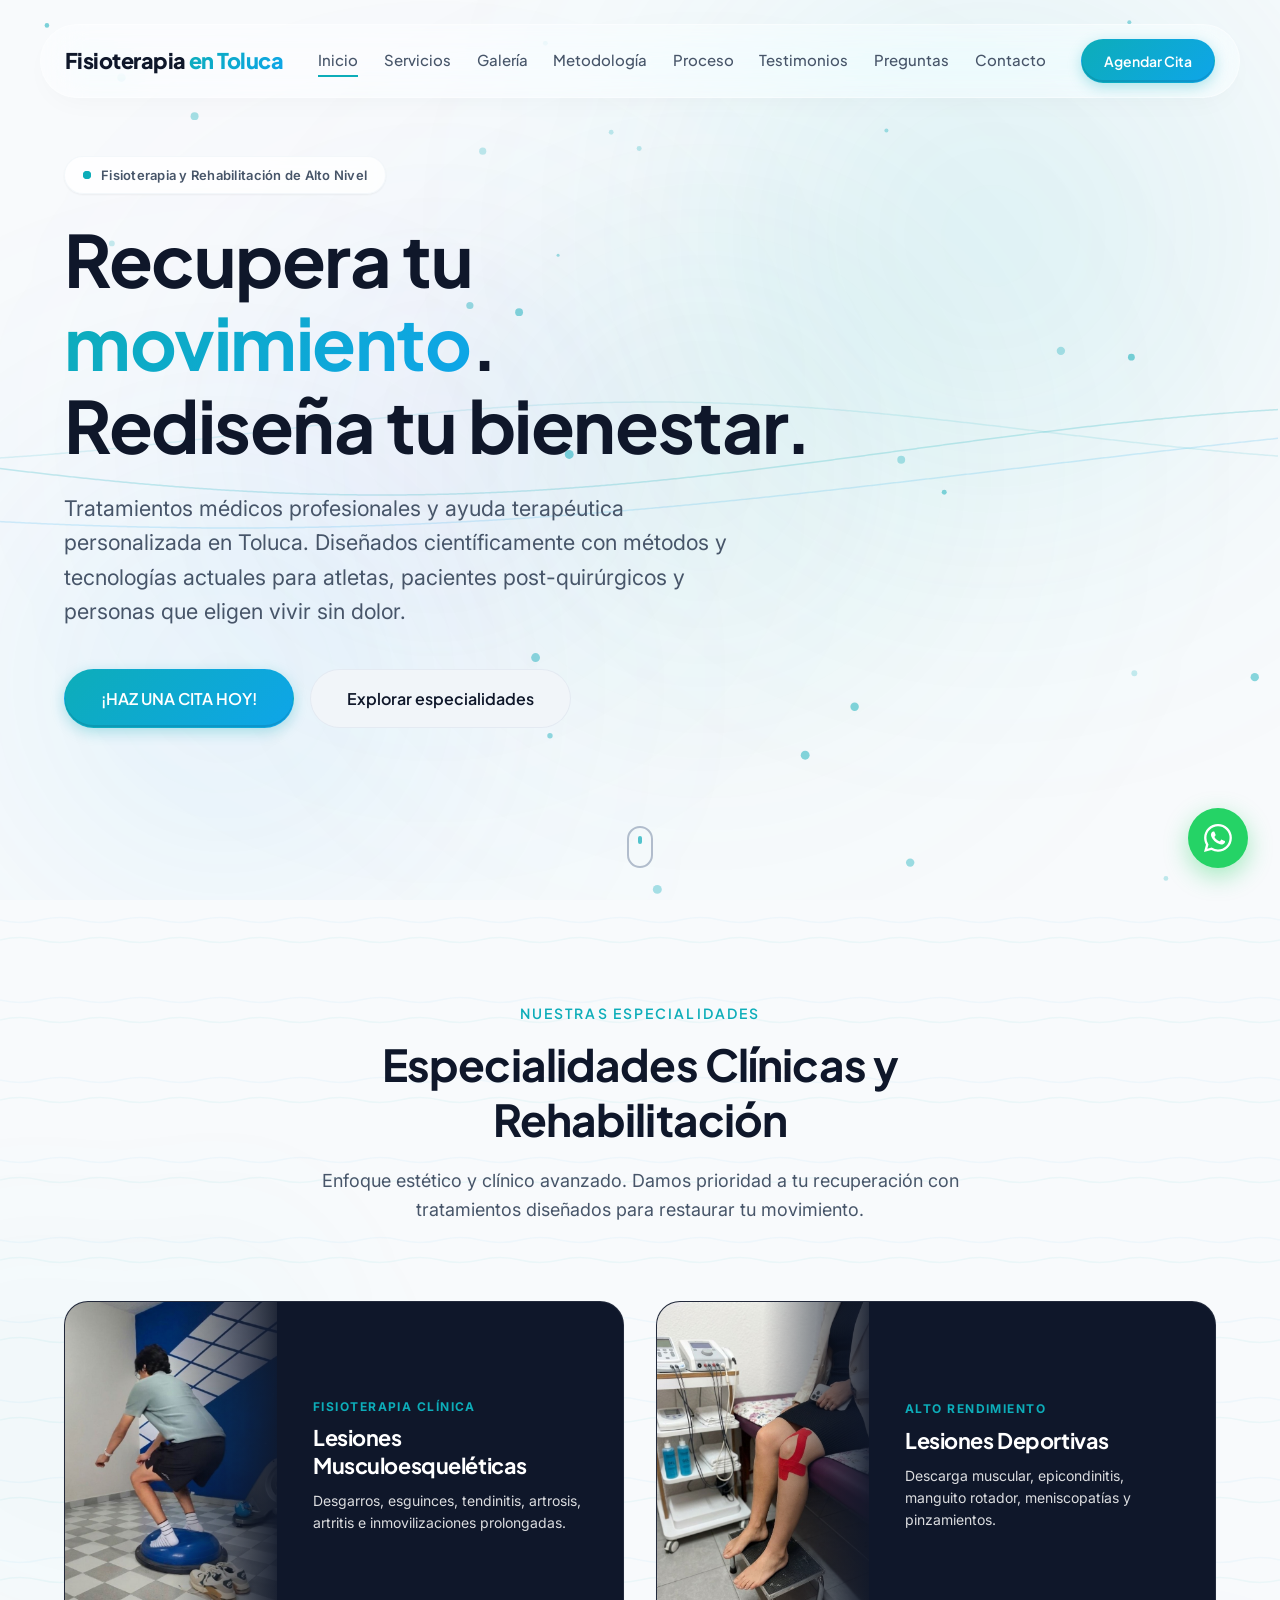
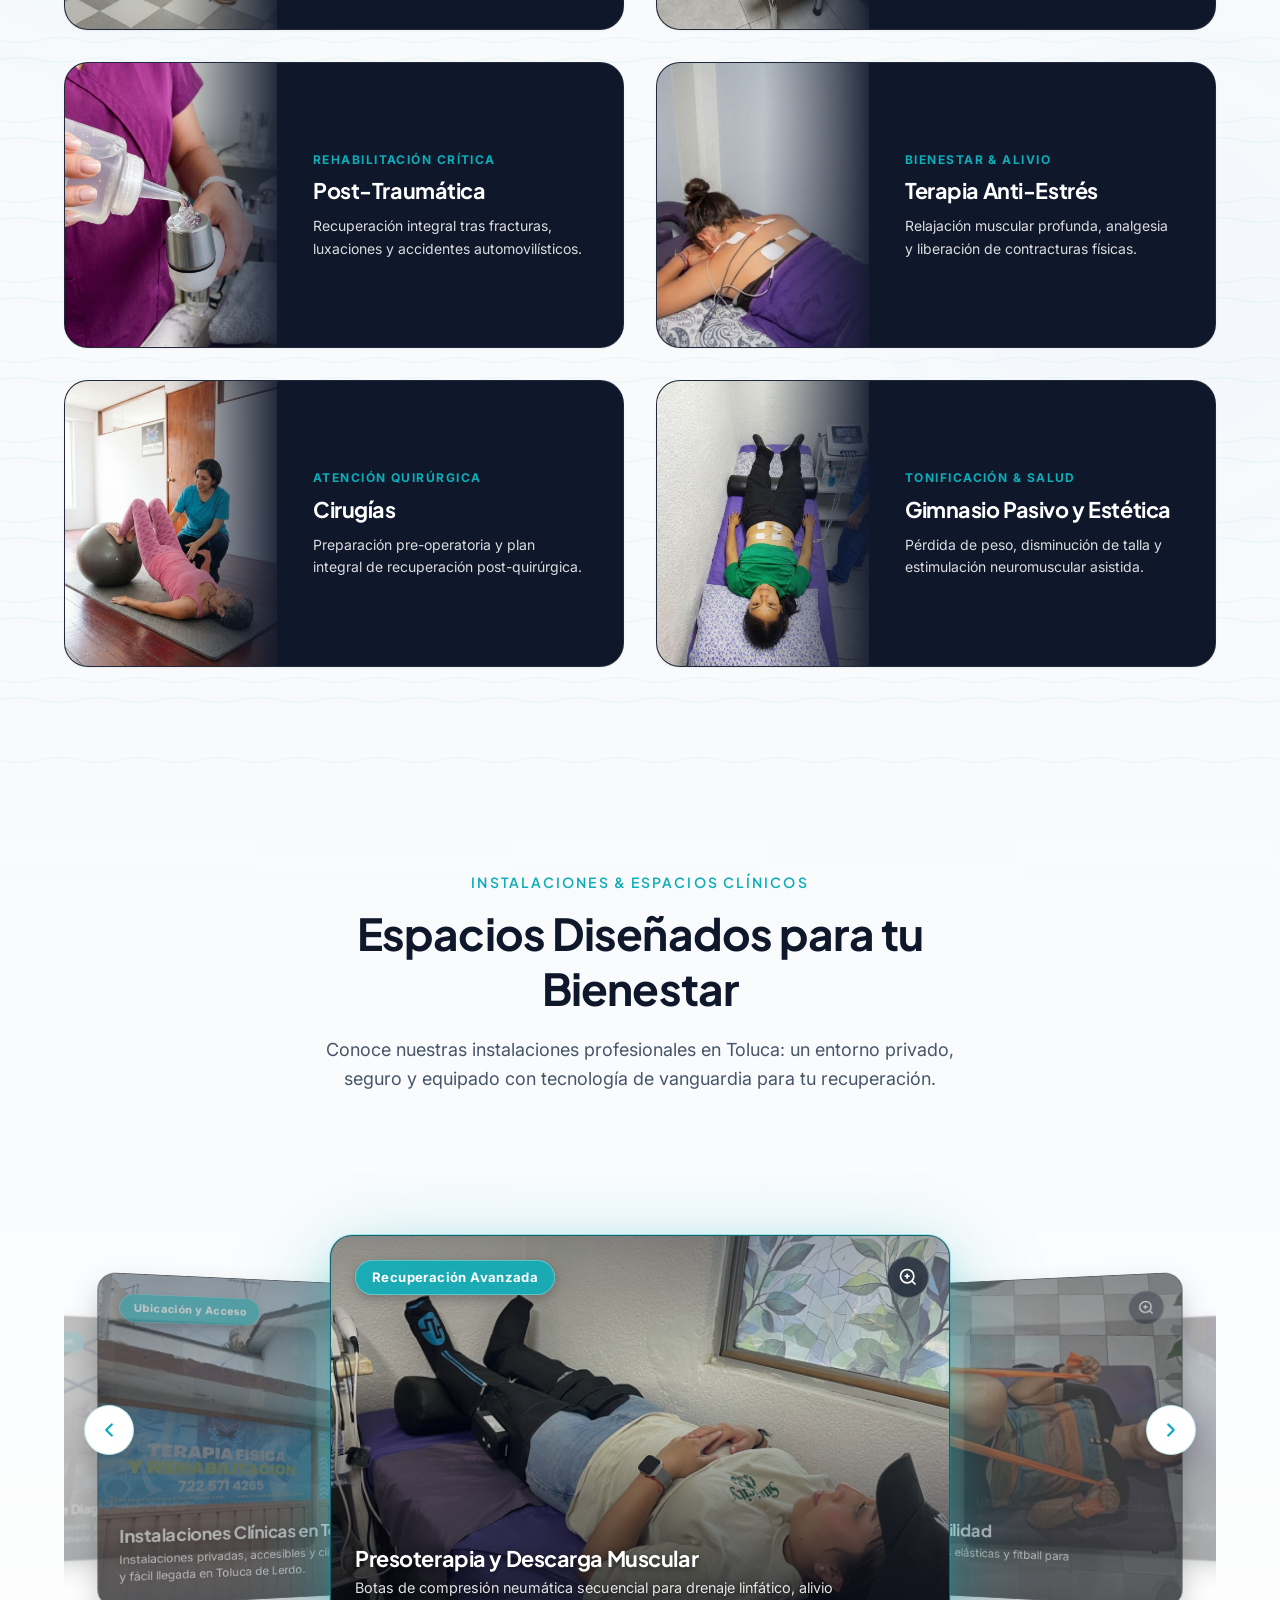
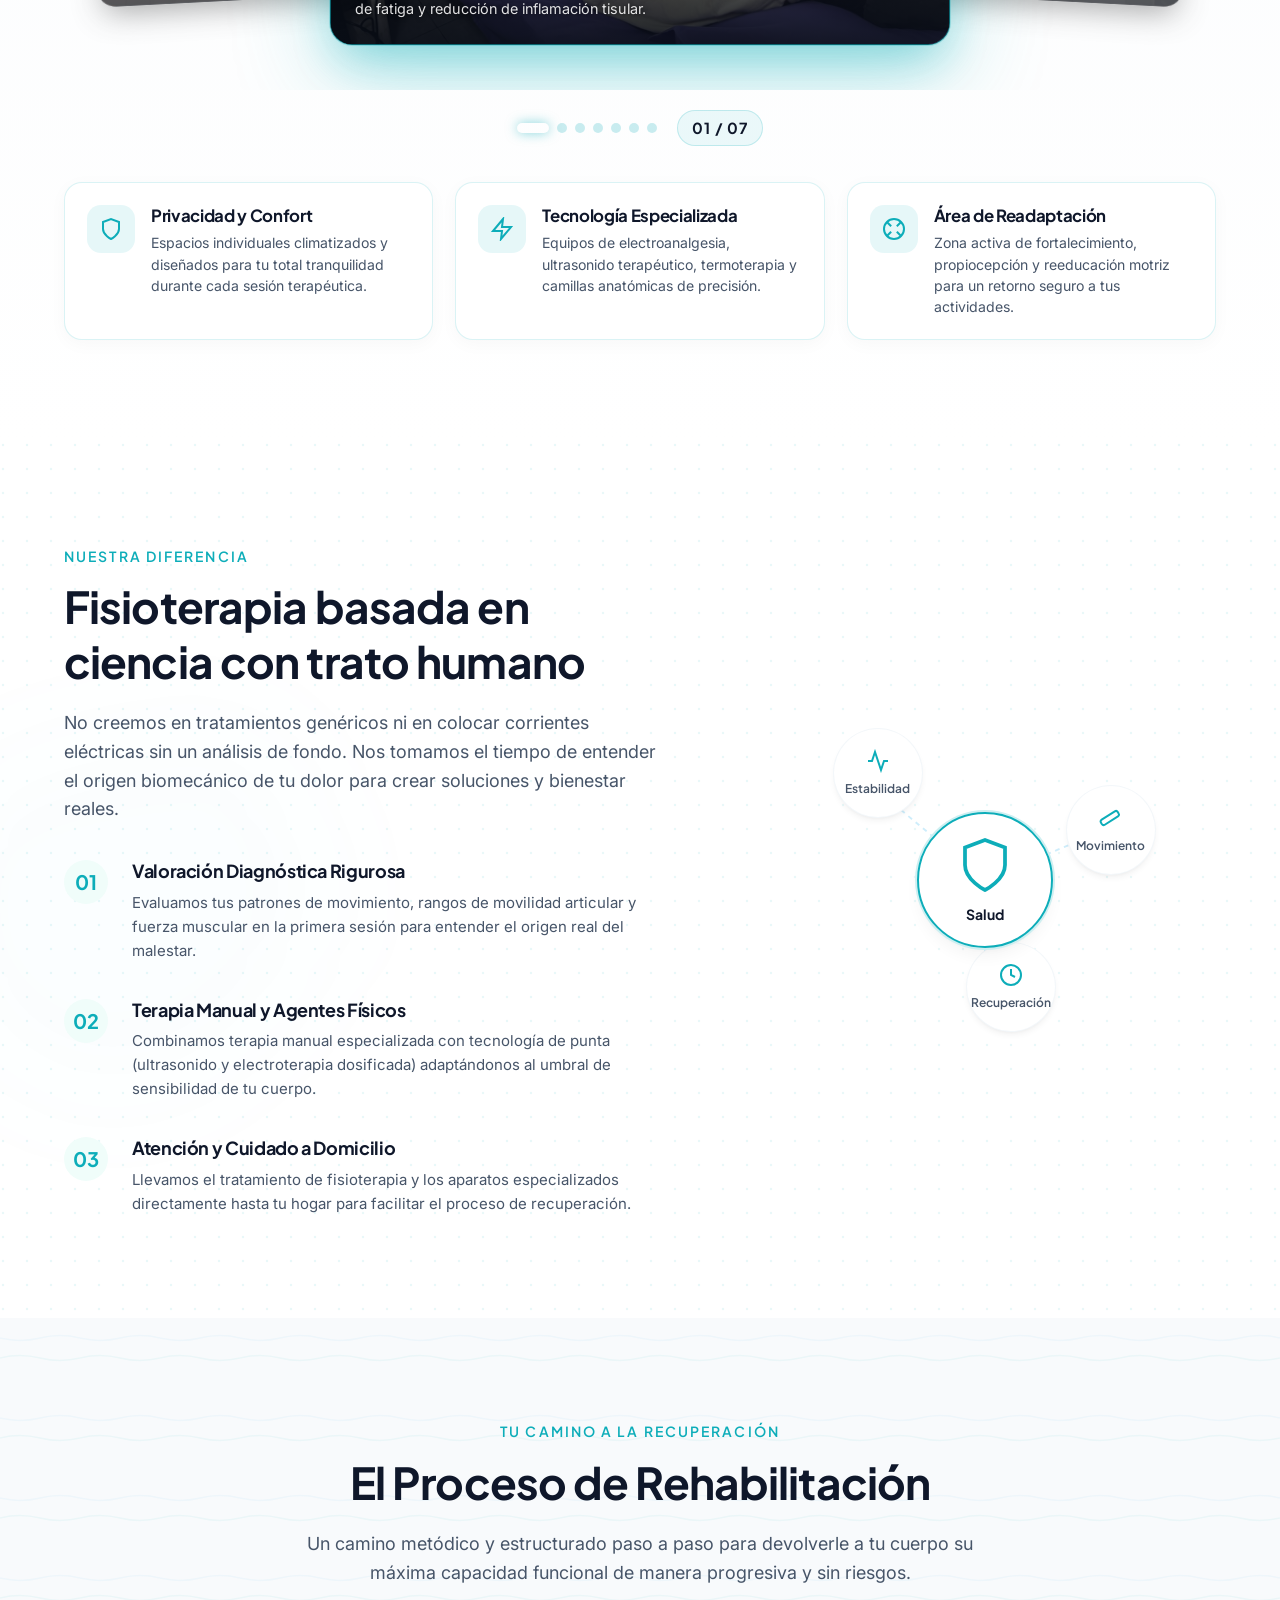
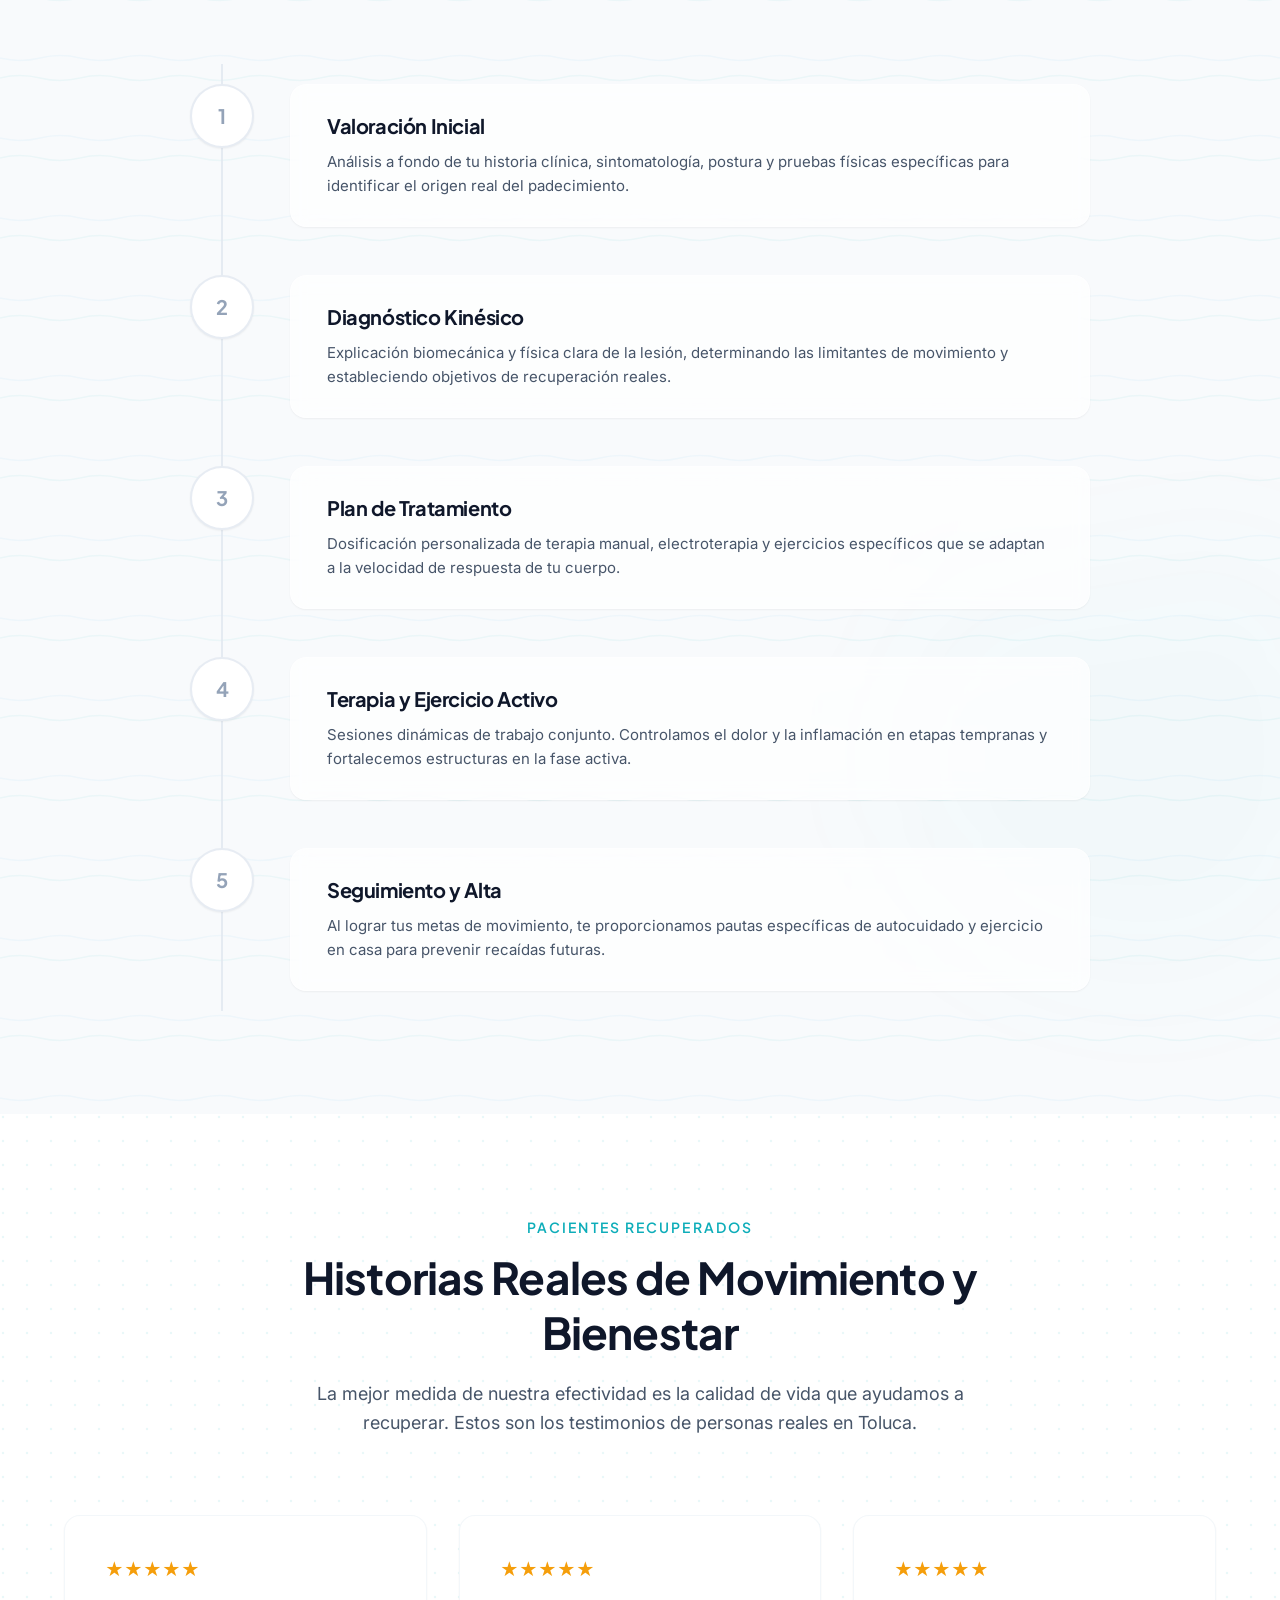
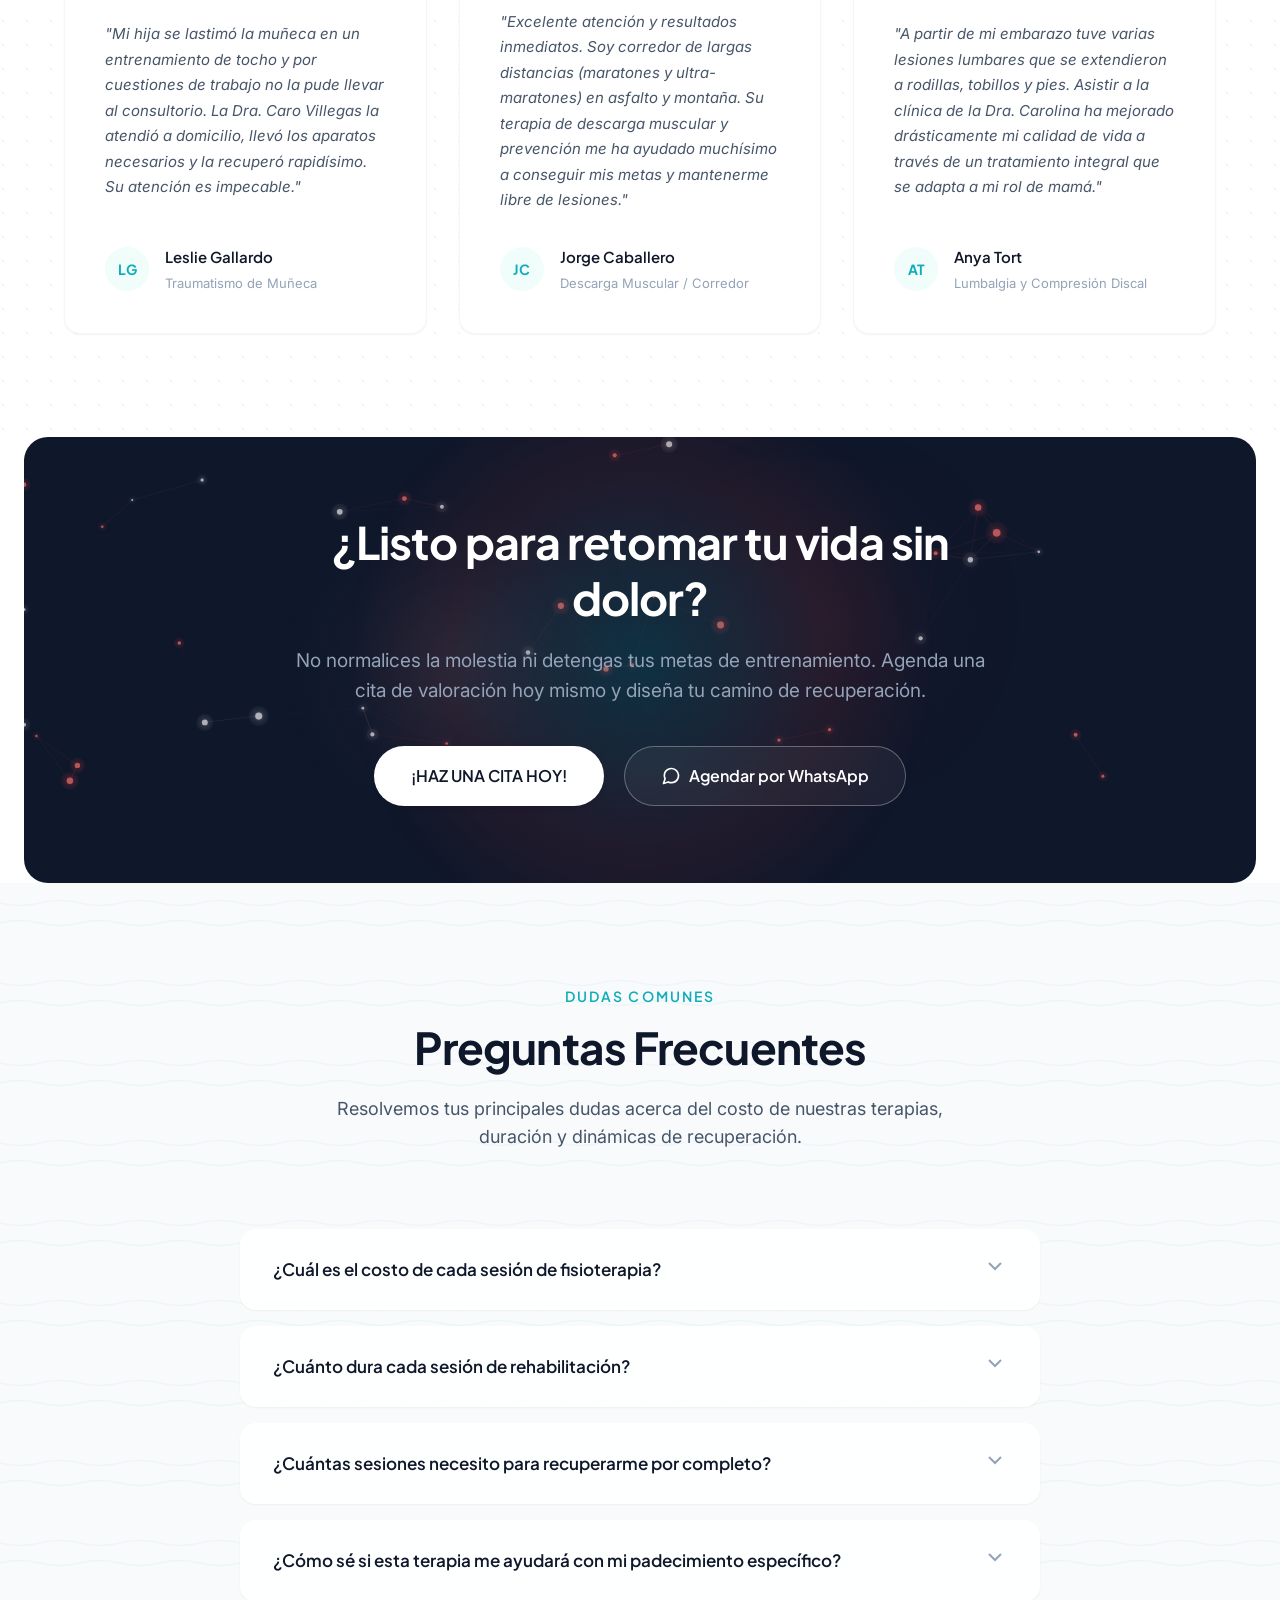
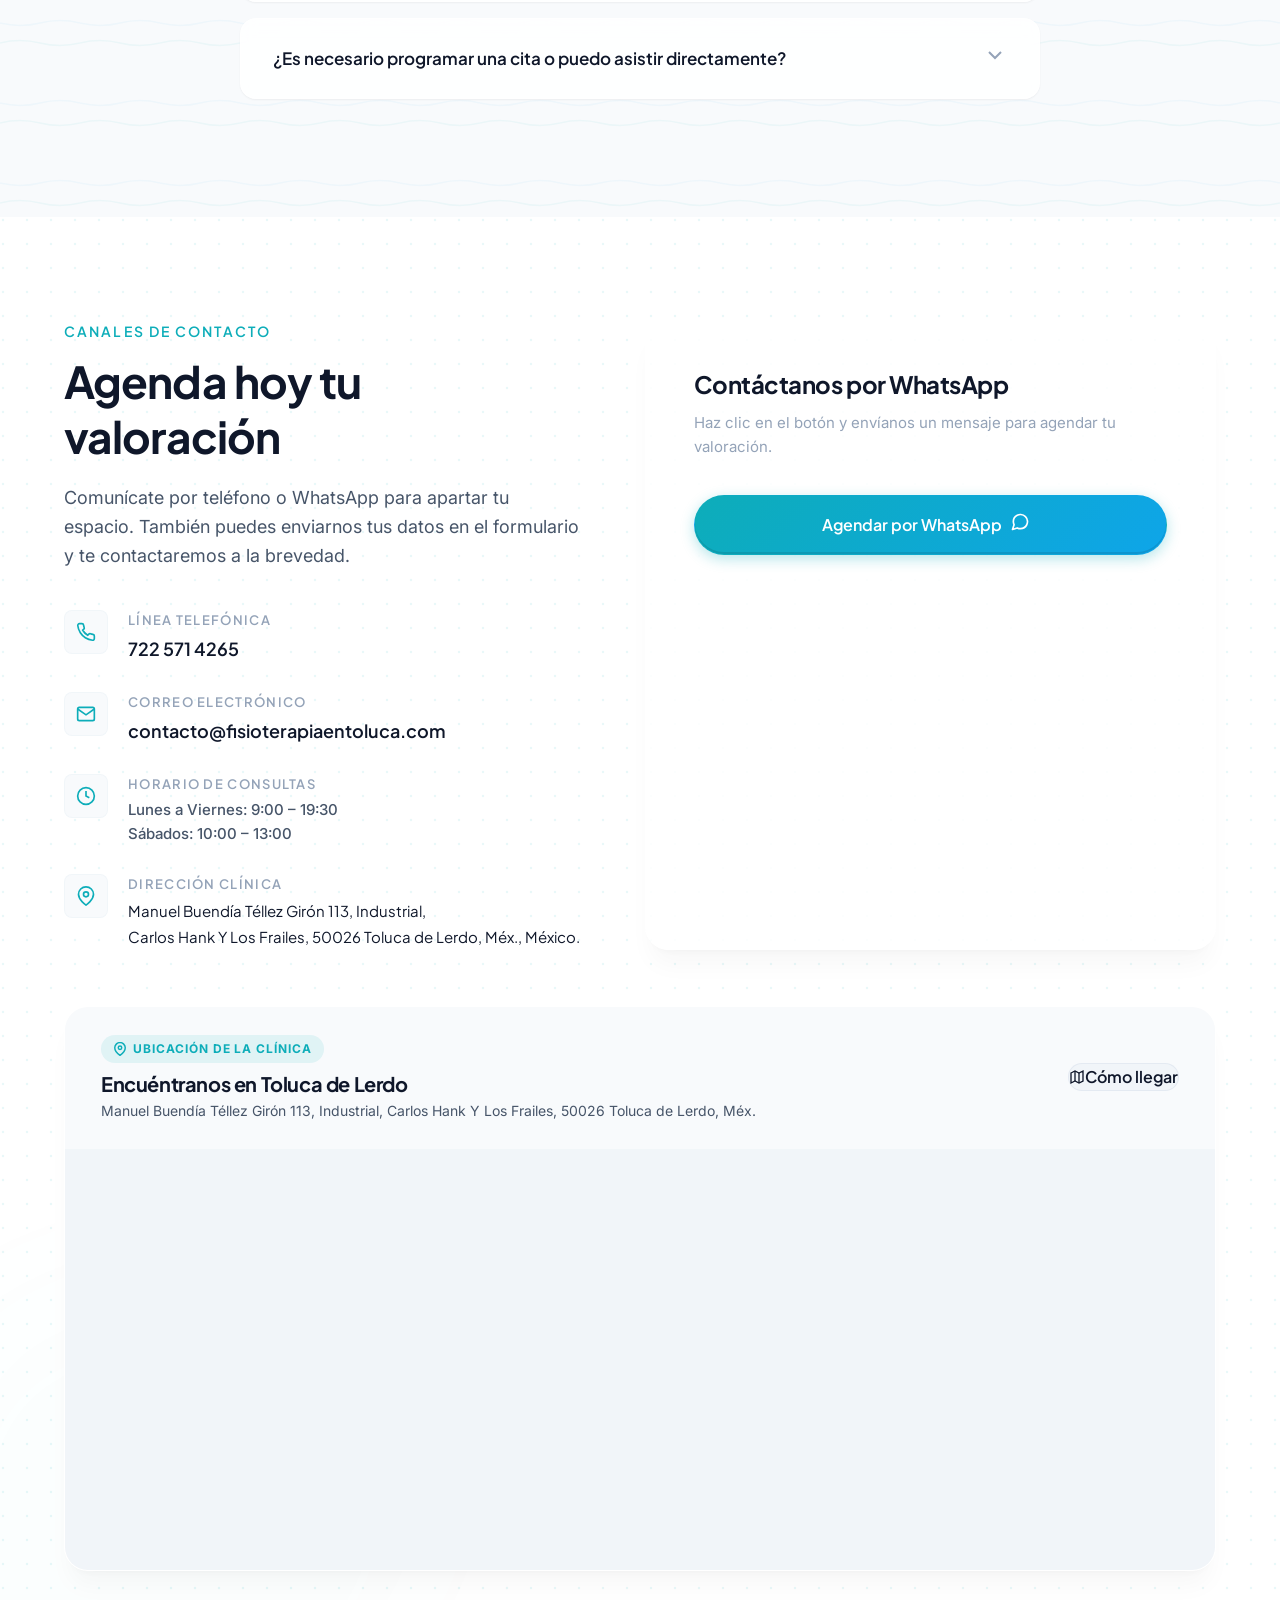
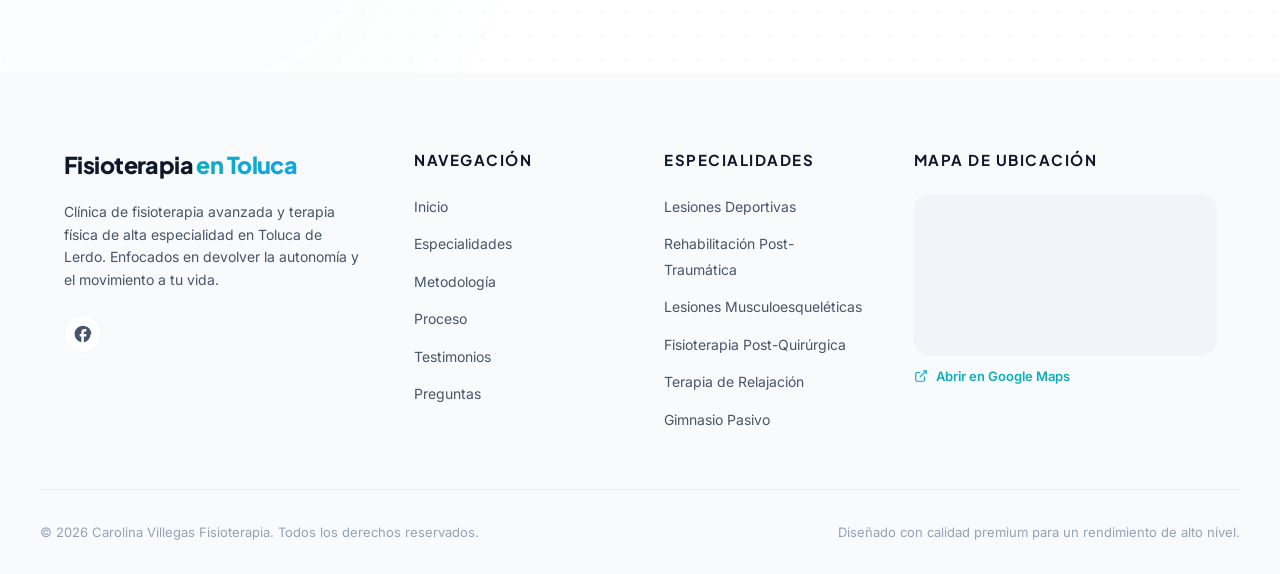
==== commit 2777e510: "fix(footer, maps): hacer visible texto Fisioterapia en footer y actualizar enlace y embed al perfil " ====
--- a/index.html
+++ b/index.html
@@ -161,8 +161,8 @@
     <link rel="icon" href="assets/logo-50.png" type="image/png">
     
     <!-- Precarga del archivo de estilos principal (Evita demoras y prioriza la descarga) -->
-    <link rel="preload" href="styles.css?v=20261110-03" as="style">
-    <link rel="stylesheet" href="styles.css?v=20261110-03">
+    <link rel="preload" href="styles.css?v=20261110-04" as="style">
+    <link rel="stylesheet" href="styles.css?v=20261110-04">
     
     <!-- Tipografía Google Fonts: Optimizada asíncronamente (Evita el bloqueo de renderizado) -->
     <link rel="preconnect" href="https://fonts.googleapis.com">
@@ -993,7 +993,7 @@
                                 </div>
                                 <div class="c-method-text">
                                     <p class="c-method-label">Dirección Clínica</p>
-                                    <a href="https://www.google.com/maps/place/Terapia+F%C3%ADsica+y+Rehabilitaci%C3%B3n/@19.2786626,-99.6577111,16.25z" target="_blank" rel="noopener noreferrer" class="c-method-value address-link">
+                                    <a href="https://maps.app.goo.gl/p3GwHWyAaHA6pc1r5" target="_blank" rel="noopener noreferrer" class="c-method-value address-link">
                                         Manuel Buendía Téllez Girón 113, Industrial,<br>
                                         Carlos Hank Y Los Frailes, 50026 Toluca de Lerdo, Méx., México.
                                     </a>
@@ -1030,7 +1030,7 @@
                             <p class="contact-map-subtitle">Manuel Buendía Téllez Girón 113, Industrial, Carlos Hank Y Los Frailes, 50026 Toluca de Lerdo, Méx.</p>
                         </div>
                         <div class="contact-map-header-action">
-                            <a href="https://www.google.com/maps/place/Terapia+F%C3%ADsica+y+Rehabilitaci%C3%B3n/@19.2786626,-99.6577111,16.25z" target="_blank" rel="noopener noreferrer" class="btn btn-secondary btn-sm" aria-label="Cómo llegar en Google Maps">
+                            <a href="https://maps.app.goo.gl/p3GwHWyAaHA6pc1r5" target="_blank" rel="noopener noreferrer" class="btn btn-secondary btn-sm" aria-label="Cómo llegar en Google Maps">
                                 <svg width="16" height="16" viewBox="0 0 24 24" fill="none" stroke="currentColor" stroke-width="2"><polygon points="3 6 9 3 15 6 21 3 21 18 15 21 9 18 3 21"></polygon><line x1="9" y1="3" x2="9" y2="18"></line><line x1="15" y1="6" x2="15" y2="21"></line></svg>
                                 <span>Cómo llegar</span>
                             </a>
@@ -1038,14 +1038,14 @@
                     </div>
                     <div class="contact-map-iframe-container">
                         <iframe 
-                            src="https://www.google.com/maps/embed?pb=!1m18!1m12!1m3!1d3765.733596957814!2d-99.659905!3d19.2786626!2m3!1f0!2f0!3f0!3m2!1i1024!2i768!4f13.1!3m3!1m2!1s0x85cd8991a3297a73%3A0xbc4e8e1927ddb0fa!2sTerapia%20F%C3%ADsica%20y%20Rehabilitaci%C3%B3n!5e0!3m2!1ses!2smx!4v1700000000000!5m2!1ses!2smx"
+                            src="https://www.google.com/maps/embed?pb=!1m18!1m12!1m3!1d3764.5126868614535!2d-99.6482599!3d19.3108659!2m3!1f0!2f0!3f0!3m2!1i1024!2i768!4f13.1!3m3!1m2!1s0x85cd89c8549b87e9%3A0x5ad021117d1434e4!2sFisioterapia%20en%20Toluca!5e0!3m2!1ses!2smx!4v1700000000000!5m2!1ses!2smx"
                             width="100%" 
                             height="420" 
                             style="border:0;" 
                             allowfullscreen="" 
                             loading="lazy" 
                             referrerpolicy="no-referrer-when-downgrade"
-                            title="Mapa interactivo de Terapia Física y Rehabilitación en Toluca">
+                            title="Mapa interactivo de Fisioterapia en Toluca">
                         </iframe>
                     </div>
                 </div>
@@ -1099,17 +1099,17 @@
                 <h4 class="footer-title">Mapa de Ubicación</h4>
                 <div class="footer-map-container">
                     <iframe 
-                        src="https://www.google.com/maps/embed?pb=!1m18!1m12!1m3!1d3765.733596957814!2d-99.659905!3d19.2786626!2m3!1f0!2f0!3f0!3m2!1i1024!2i768!4f13.1!3m3!1m2!1s0x85cd8991a3297a73%3A0xbc4e8e1927ddb0fa!2sTerapia%20F%C3%ADsica%20y%20Rehabilitaci%C3%B3n!5e0!3m2!1ses!2smx!4v1700000000000!5m2!1ses!2smx"
+                        src="https://www.google.com/maps/embed?pb=!1m18!1m12!1m3!1d3764.5126868614535!2d-99.6482599!3d19.3108659!2m3!1f0!2f0!3f0!3m2!1i1024!2i768!4f13.1!3m3!1m2!1s0x85cd89c8549b87e9%3A0x5ad021117d1434e4!2sFisioterapia%20en%20Toluca!5e0!3m2!1ses!2smx!4v1700000000000!5m2!1ses!2smx"
                         width="100%" 
                         height="100%" 
                         style="border:0;" 
                         allowfullscreen="" 
                         loading="lazy" 
                         referrerpolicy="no-referrer-when-downgrade"
-                        title="Ubicación en Google Maps">
+                        title="Ubicación de Fisioterapia en Toluca en Google Maps">
                     </iframe>
                 </div>
-                <a href="https://www.google.com/maps/place/Terapia+F%C3%ADsica+y+Rehabilitaci%C3%B3n/@19.2786626,-99.6577111,16.25z" target="_blank" rel="noopener noreferrer" class="footer-map-link-btn">
+                <a href="https://maps.app.goo.gl/p3GwHWyAaHA6pc1r5" target="_blank" rel="noopener noreferrer" class="footer-map-link-btn">
                     <svg width="14" height="14" viewBox="0 0 24 24" fill="none" stroke="currentColor" stroke-width="2"><path d="M18 13v6a2 2 0 0 1-2 2H5a2 2 0 0 1-2-2V8a2 2 0 0 1 2-2h6"></path><polyline points="15 3 21 3 21 9"></polyline><line x1="10" y1="14" x2="21" y2="3"></line></svg>
                     <span>Abrir en Google Maps</span>
                 </a>
@@ -1137,6 +1137,6 @@
 
     
     <!-- Archivo JS -->
-    <script src="script.js?v=20261110-03" defer></script>
+    <script src="script.js?v=20261110-04" defer></script>
 </body>
 </html>
--- a/styles.css
+++ b/styles.css
@@ -326,7 +326,7 @@
 }
 
 .footer-brand-link .brand-text {
-    color: #ffffff;
+    color: var(--dark-navy);
     font-size: 1.45rem;
 }
 
--- a/styles.css
+++ b/styles.css
@@ -326,7 +326,7 @@
 }
 
 .footer-brand-link .brand-text {
-    color: #ffffff;
+    color: var(--dark-navy);
     font-size: 1.45rem;
 }
 
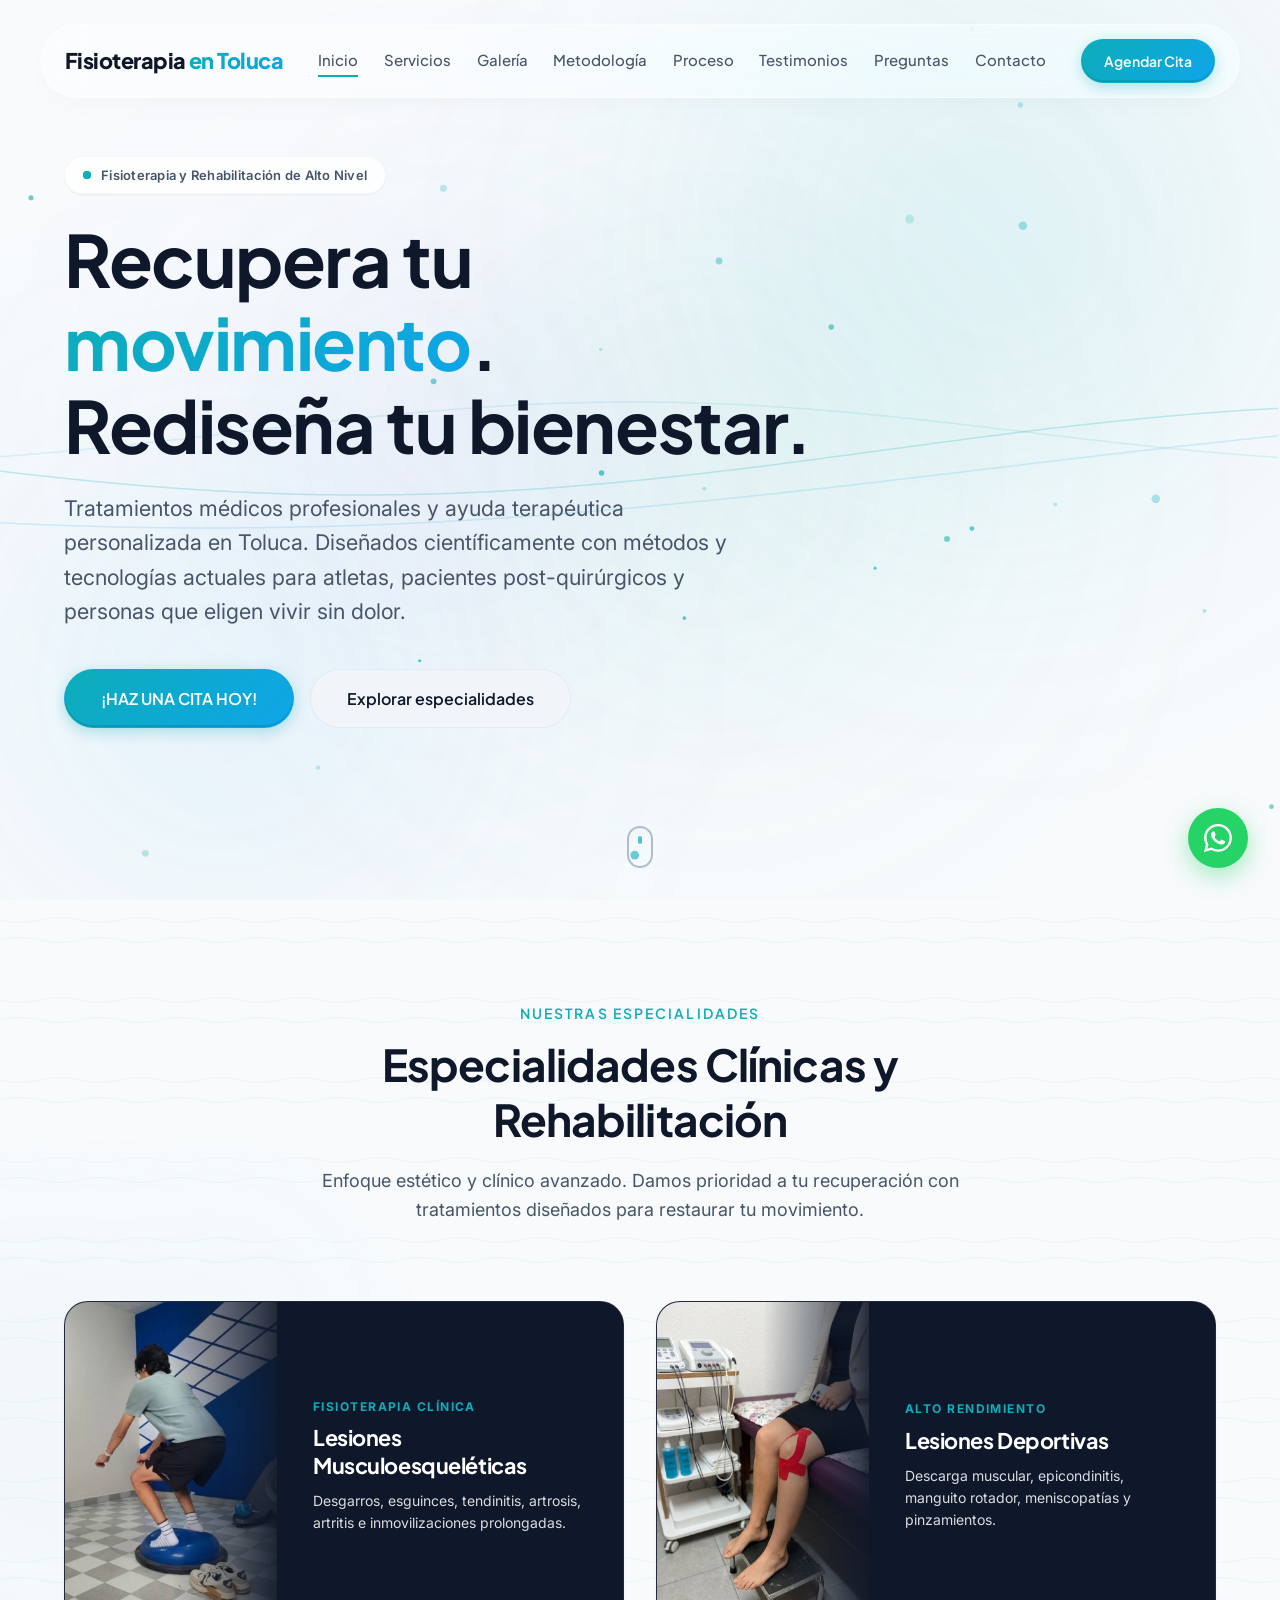
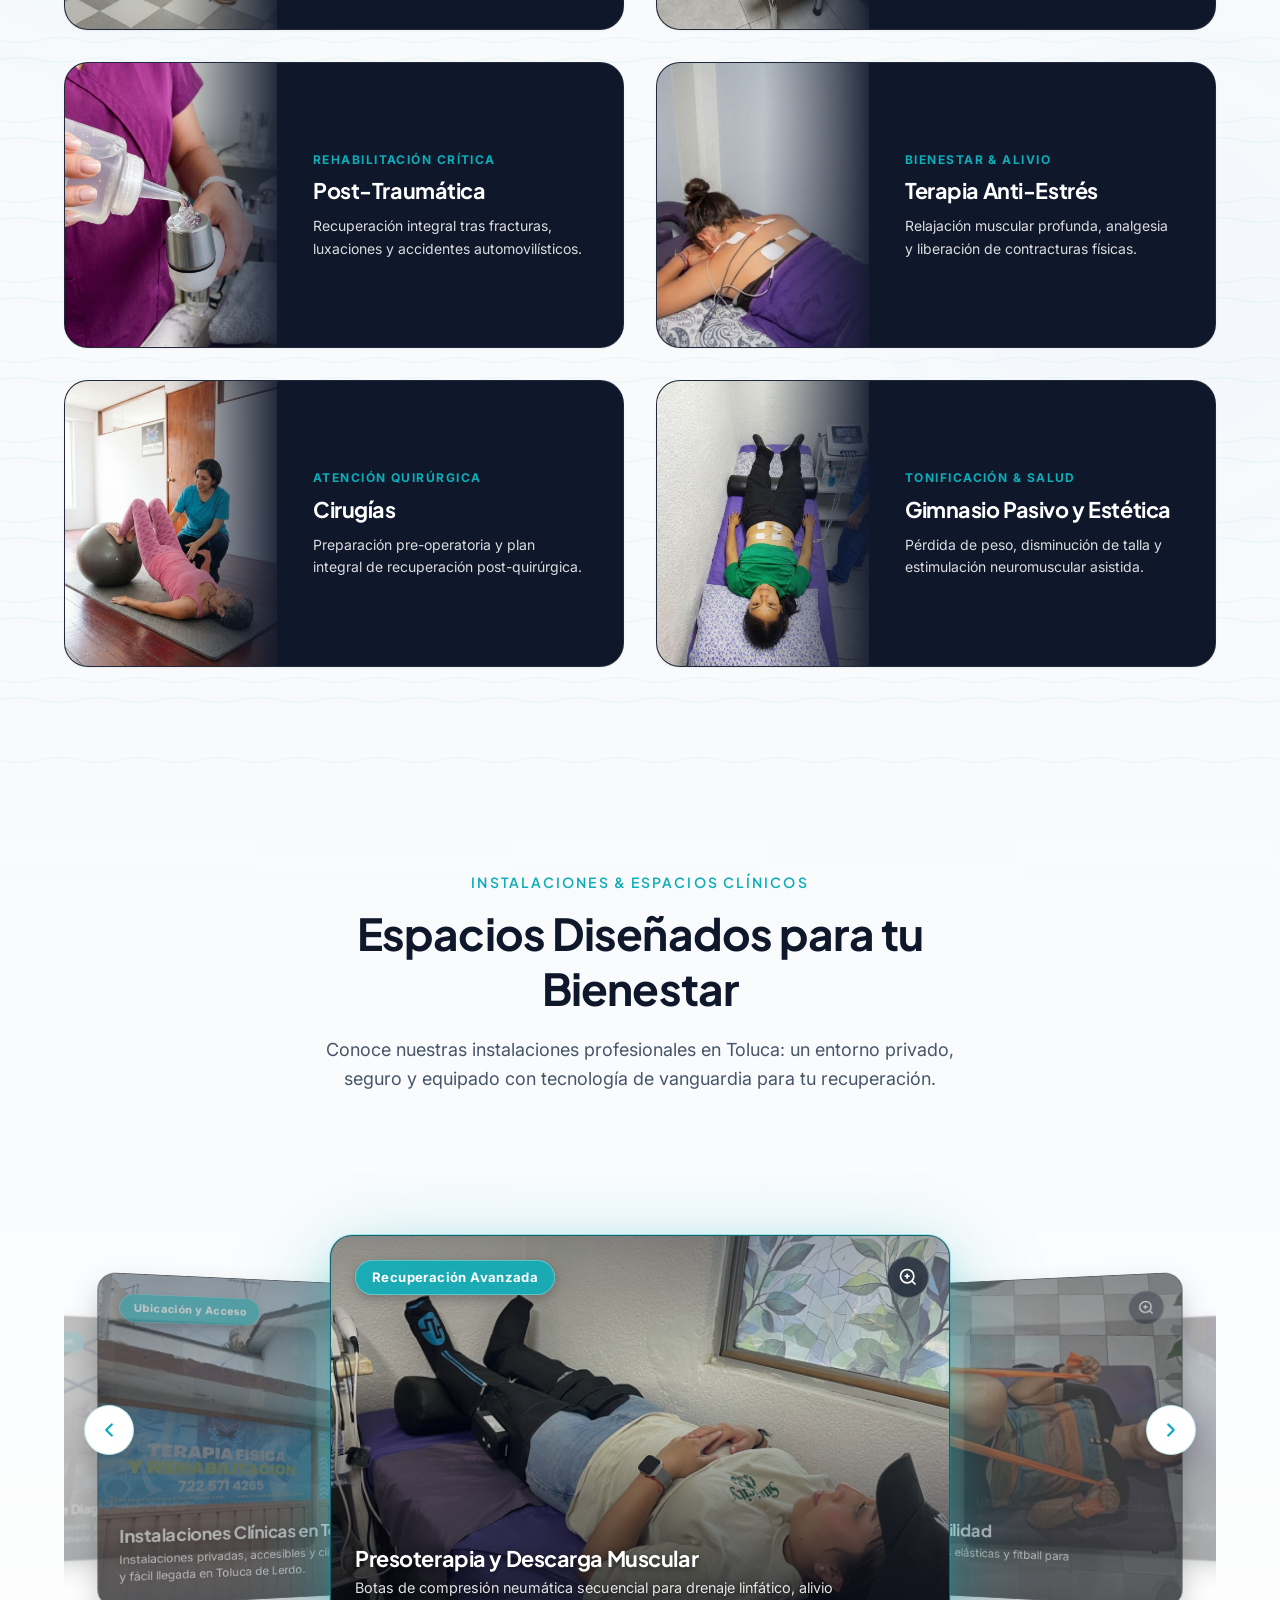
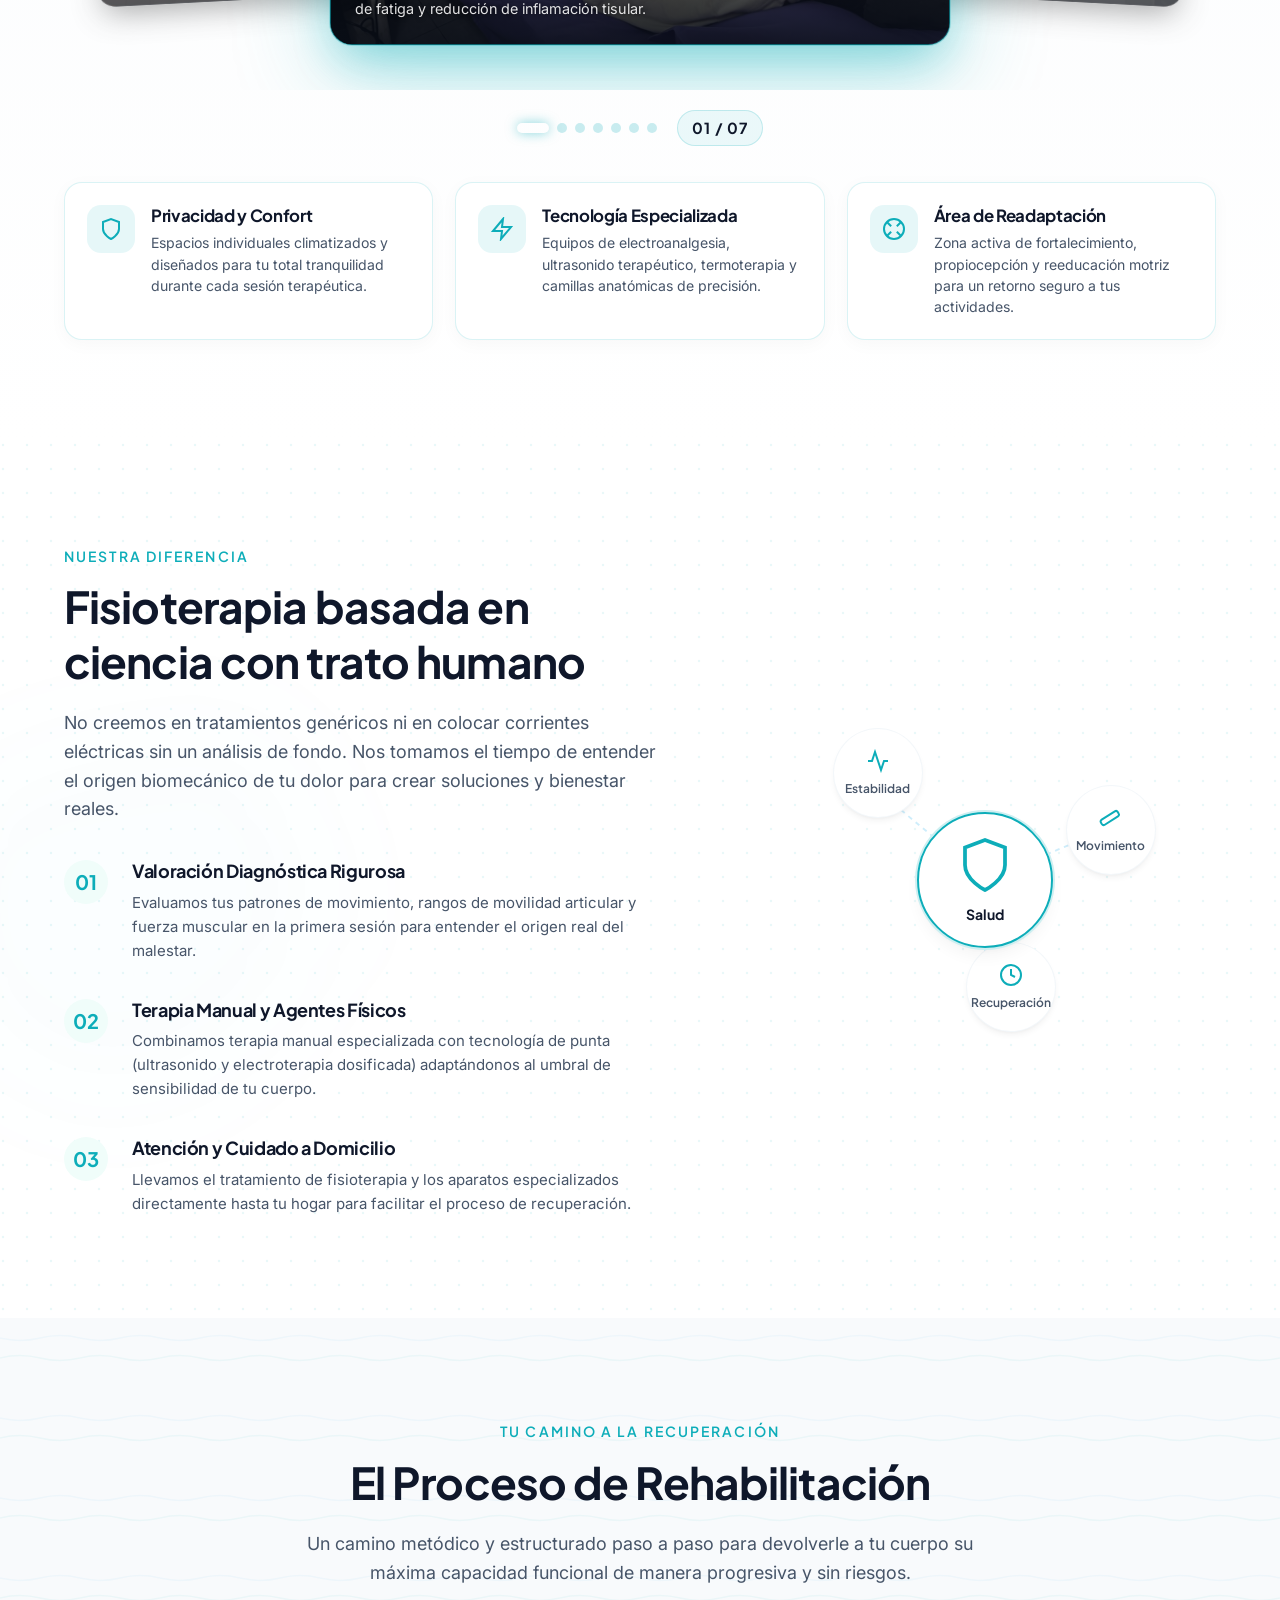
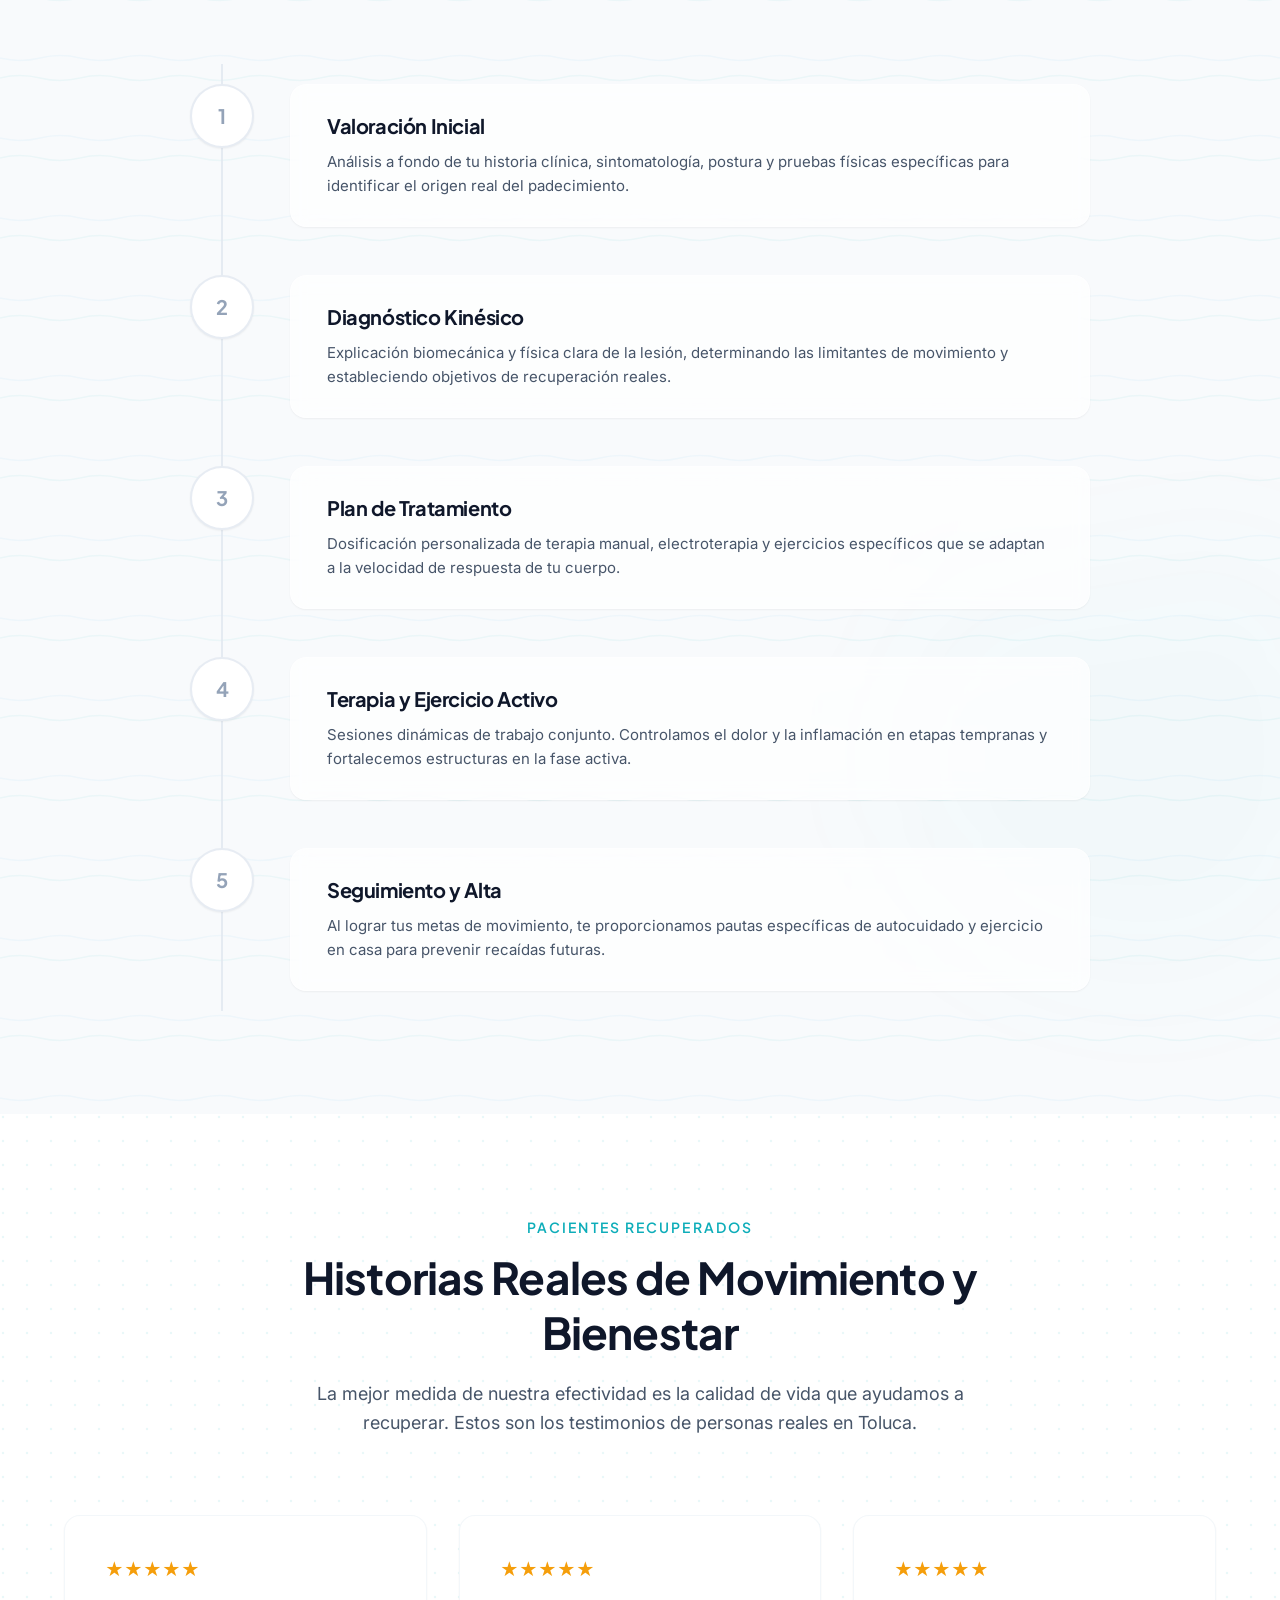
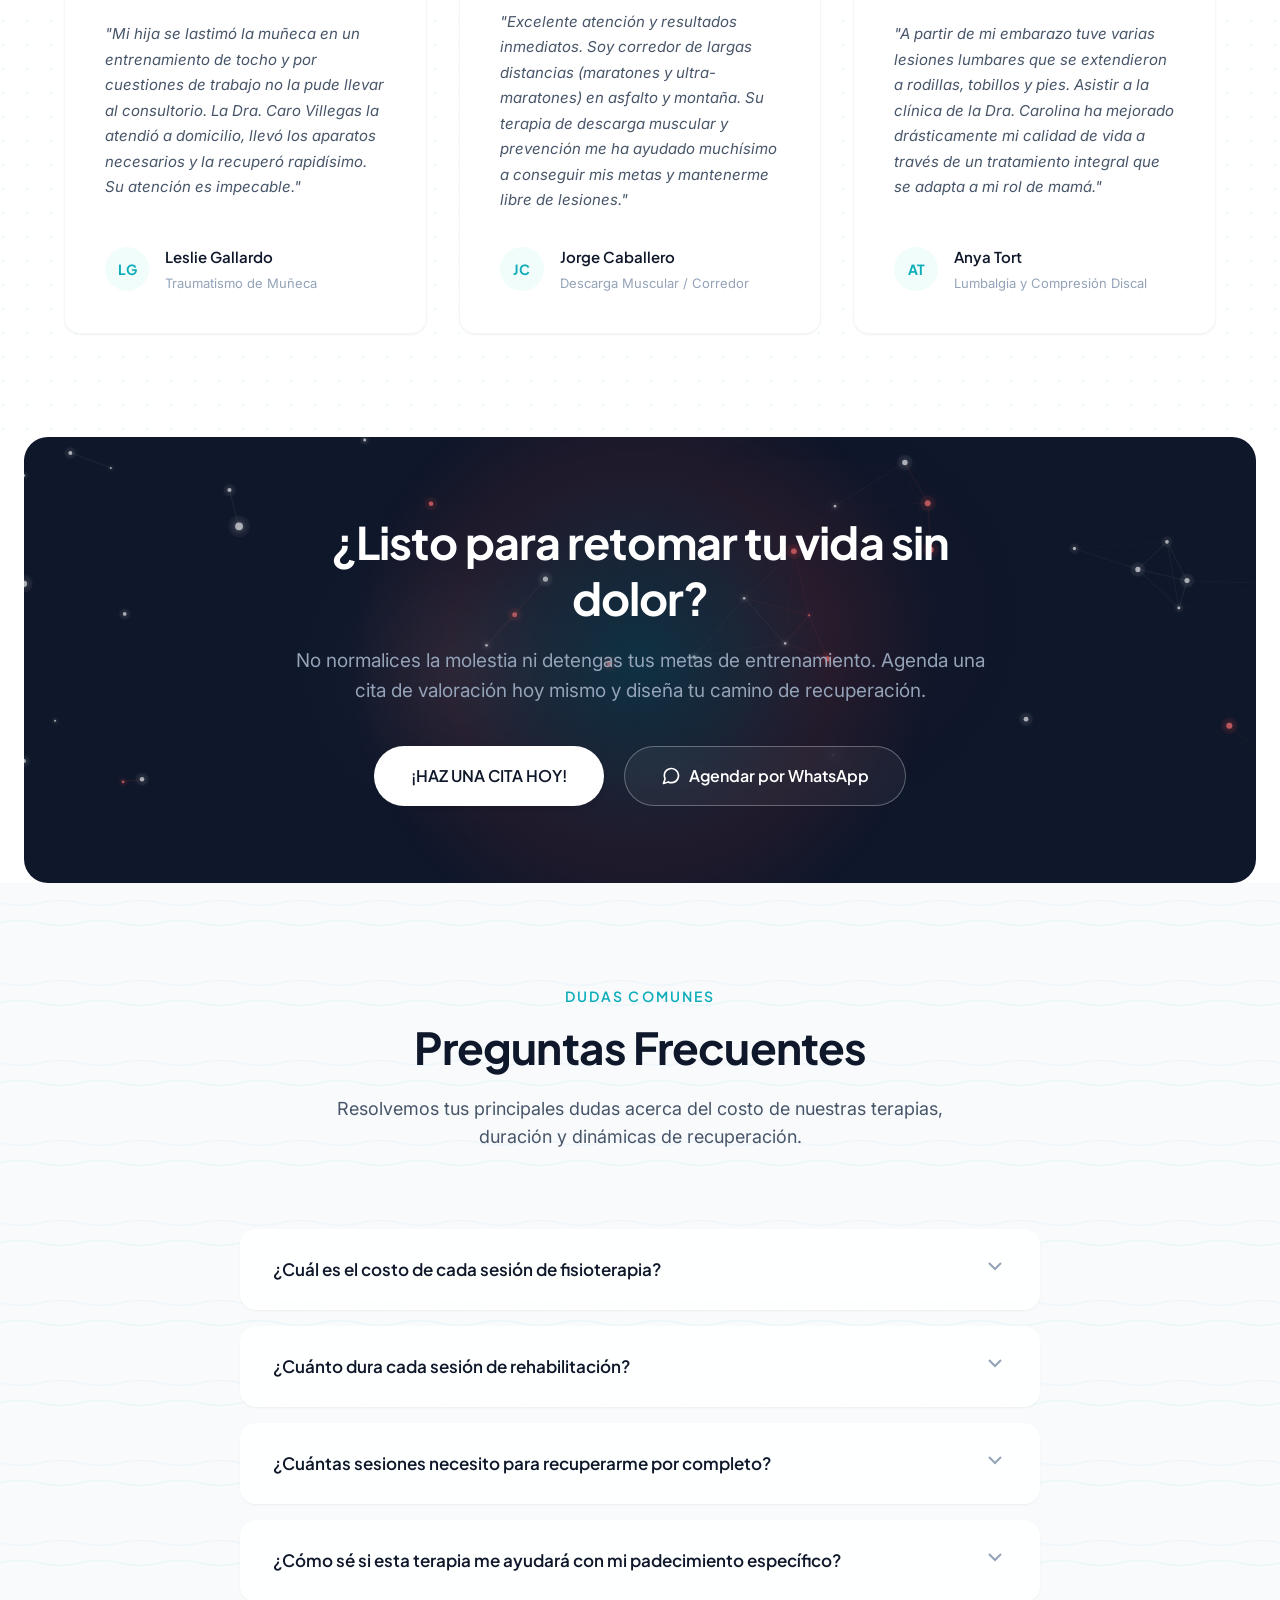
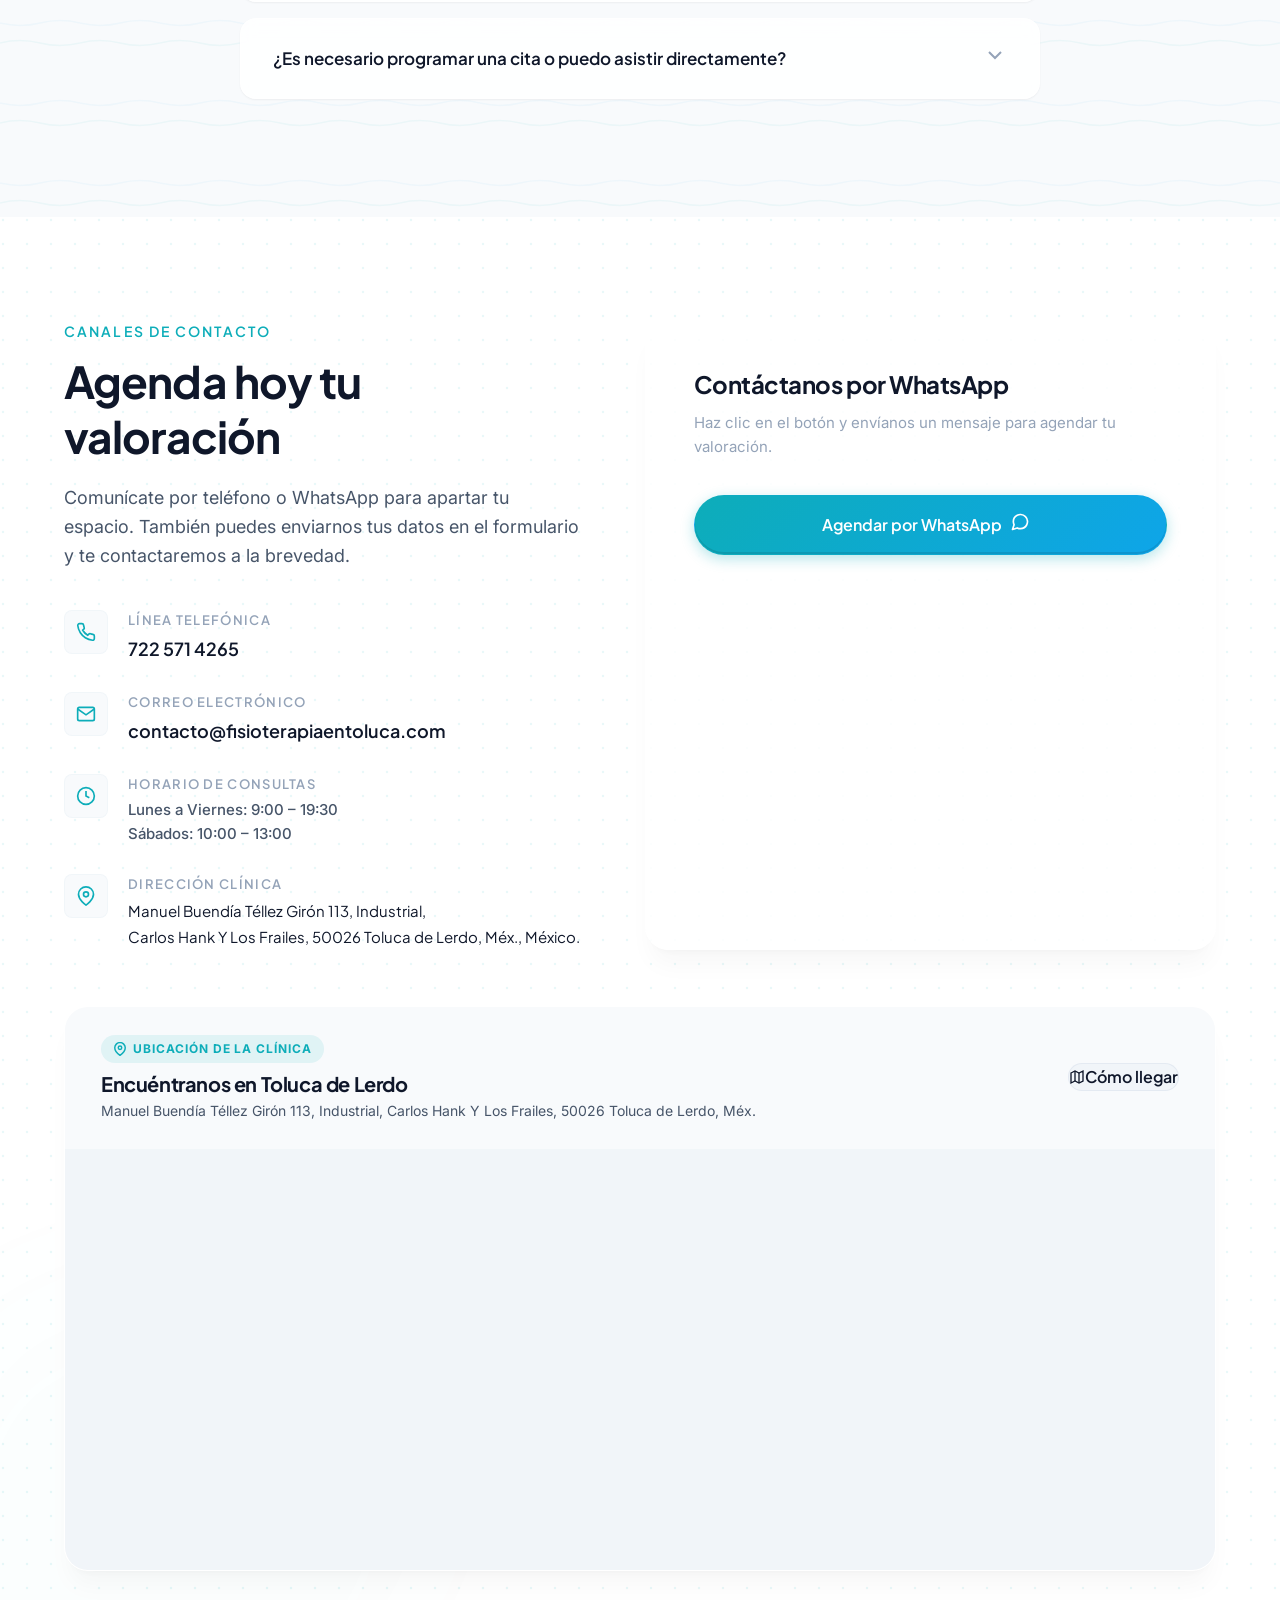
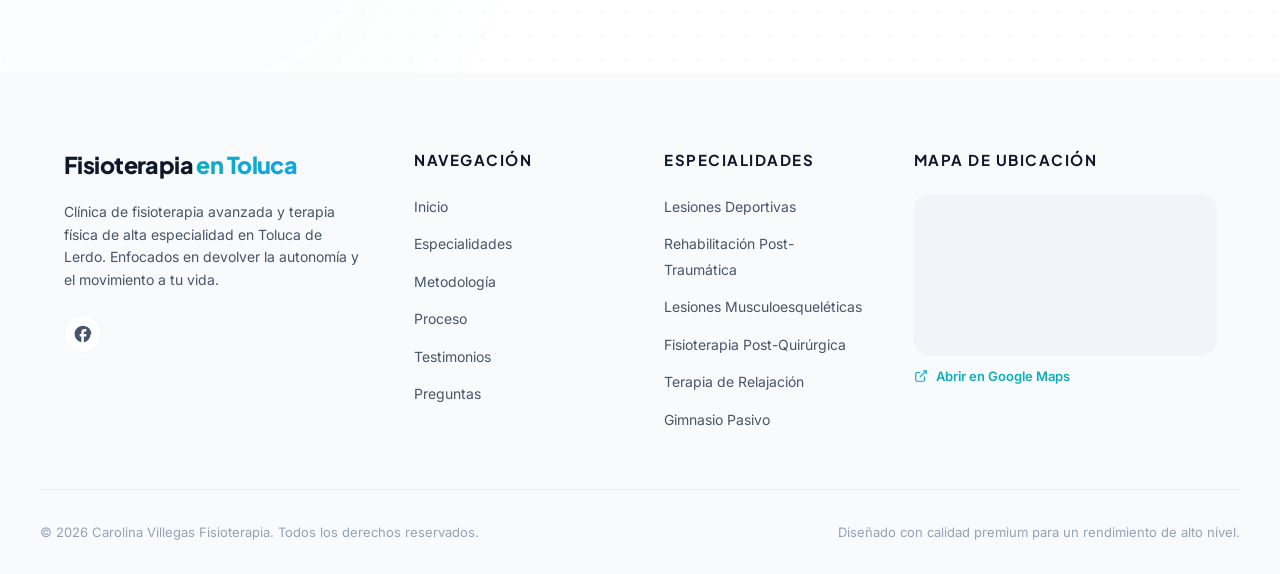
==== commit 2b53b06e: "feat(tracking): integrar dataLayer para conversiones de Google Ads y GTM sin perdida de conexion" ====
--- a/index.html
+++ b/index.html
@@ -8,32 +8,13 @@
     <meta http-equiv="Pragma" content="no-cache">
     <meta http-equiv="Expires" content="0">
     
-    <!-- Google Tag Manager (deferred) -->
-    <script>
-    window.addEventListener('load', function(){
-      (function(w,d,s,l,i){w[l]=w[l]||[];w[l].push({'gtm.start':
-        new Date().getTime(),event:'gtm.js'});var f=d.getElementsByTagName(s)[0],
-        j=d.createElement(s),dl=l!='dataLayer'?'&l='+l:'';j.async=true;j.src=
-        'https://www.googletagmanager.com/gtm.js?id='+i+dl;f.parentNode.insertBefore(j,f);
-      })(window,document,'script','dataLayer','GTM-TKCJHBK');
-    });
-    </script>
-    <!-- End Google Tag Manager (deferred) -->
-
-    <!-- Global site tag (gtag.js) - Google Analytics (deferred) -->
-    <script>
-    window.addEventListener('load', function(){
-      var gtagScript = document.createElement('script');
-      gtagScript.async = true;
-      gtagScript.src = 'https://www.googletagmanager.com/gtag/js?id=UA-160172786-1';
-      document.head.appendChild(gtagScript);
-      window.dataLayer = window.dataLayer || [];
-      function gtag(){dataLayer.push(arguments);}
-      gtag('js', new Date());
-      gtag('config', 'UA-160172786-1');
-    });
-    </script>
-    <!-- End Google Analytics (deferred) -->
+    <!-- Google Tag Manager -->
+    <script>(function(w,d,s,l,i){w[l]=w[l]||[];w[l].push({'gtm.start':
+    new Date().getTime(),event:'gtm.js'});var f=d.getElementsByTagName(s)[0],
+    j=d.createElement(s),dl=l!='dataLayer'?'&l='+l:'';j.async=true;j.src=
+    'https://www.googletagmanager.com/gtm.js?id='+i+dl;f.parentNode.insertBefore(j,f);
+    })(window,document,'script','dataLayer','GTM-TKCJHBK');</script>
+    <!-- End Google Tag Manager -->
 
     <title>Carolina Villegas | Terapia Física y Rehabilitación en Toluca</title>
     
@@ -1137,6 +1118,6 @@
 
     
     <!-- Archivo JS -->
-    <script src="script.js?v=20261110-04" defer></script>
+    <script src="script.js?v=20261110-05" defer></script>
 </body>
 </html>
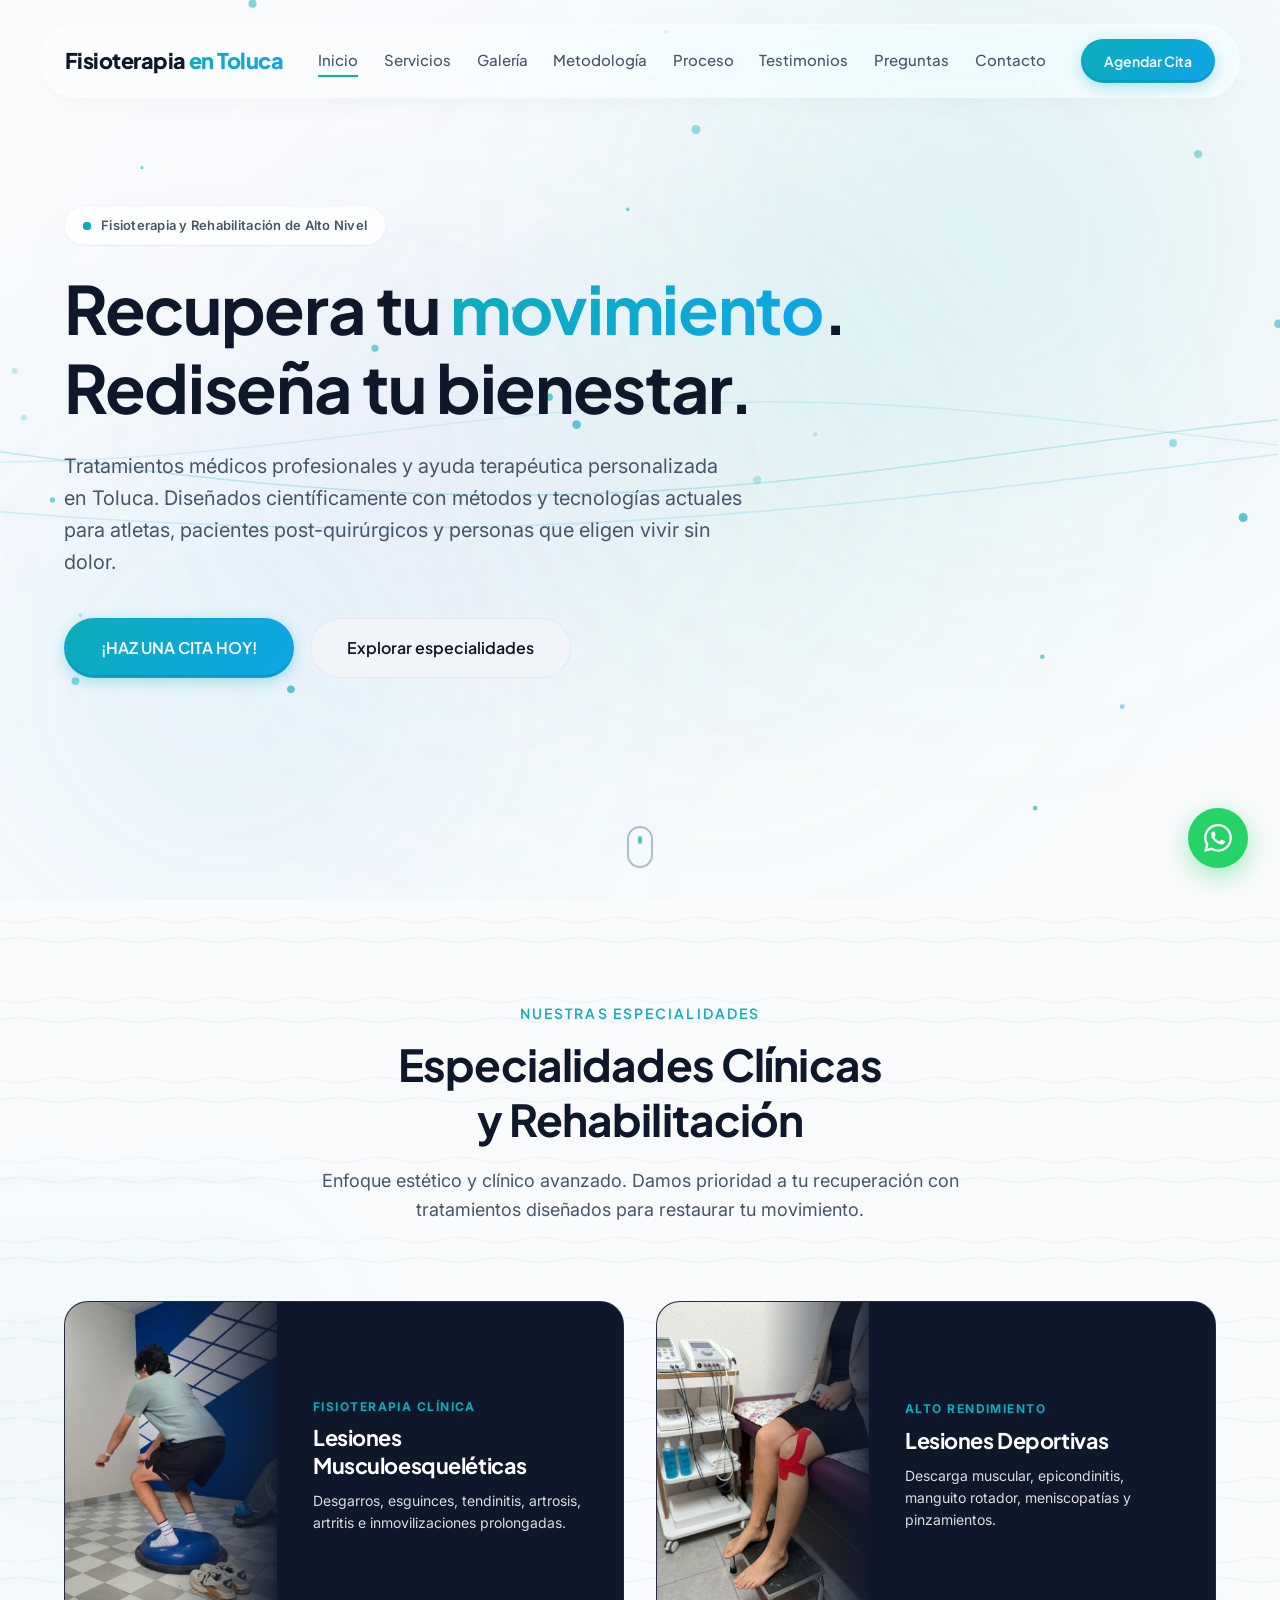
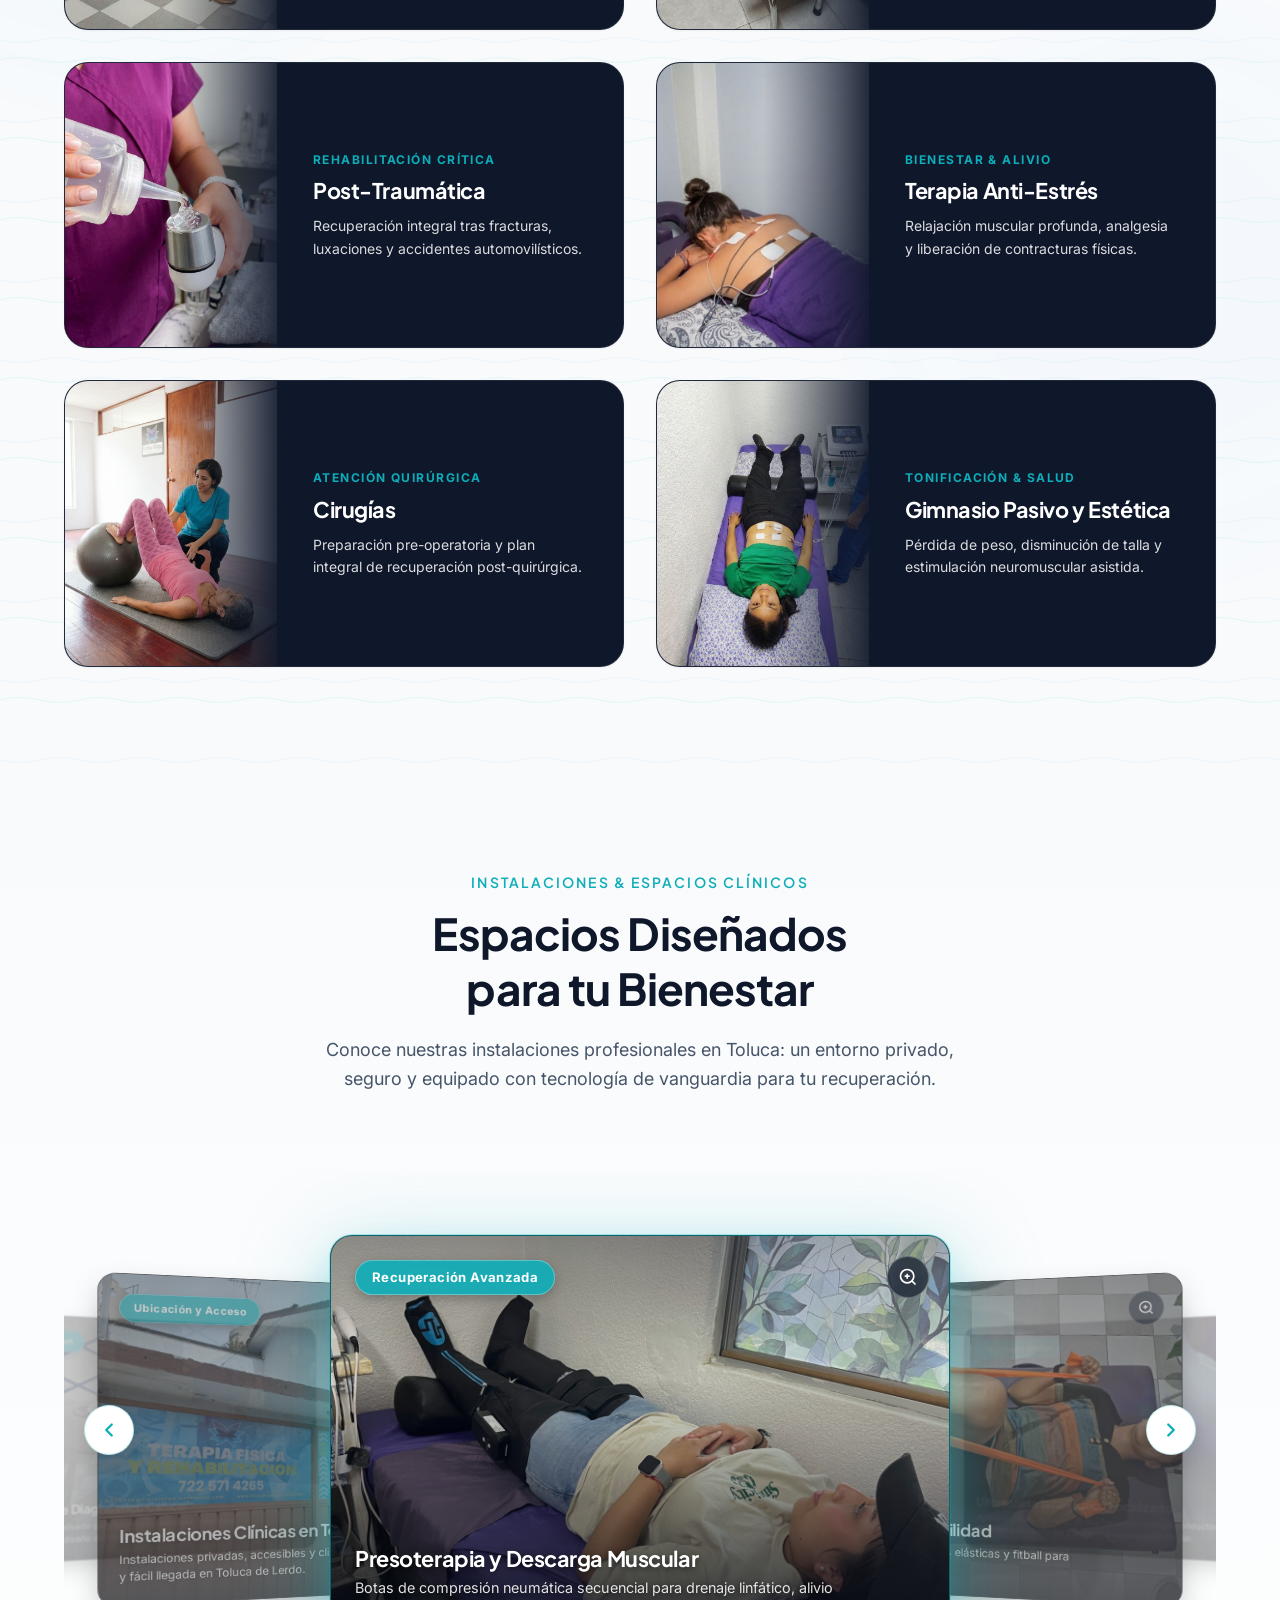
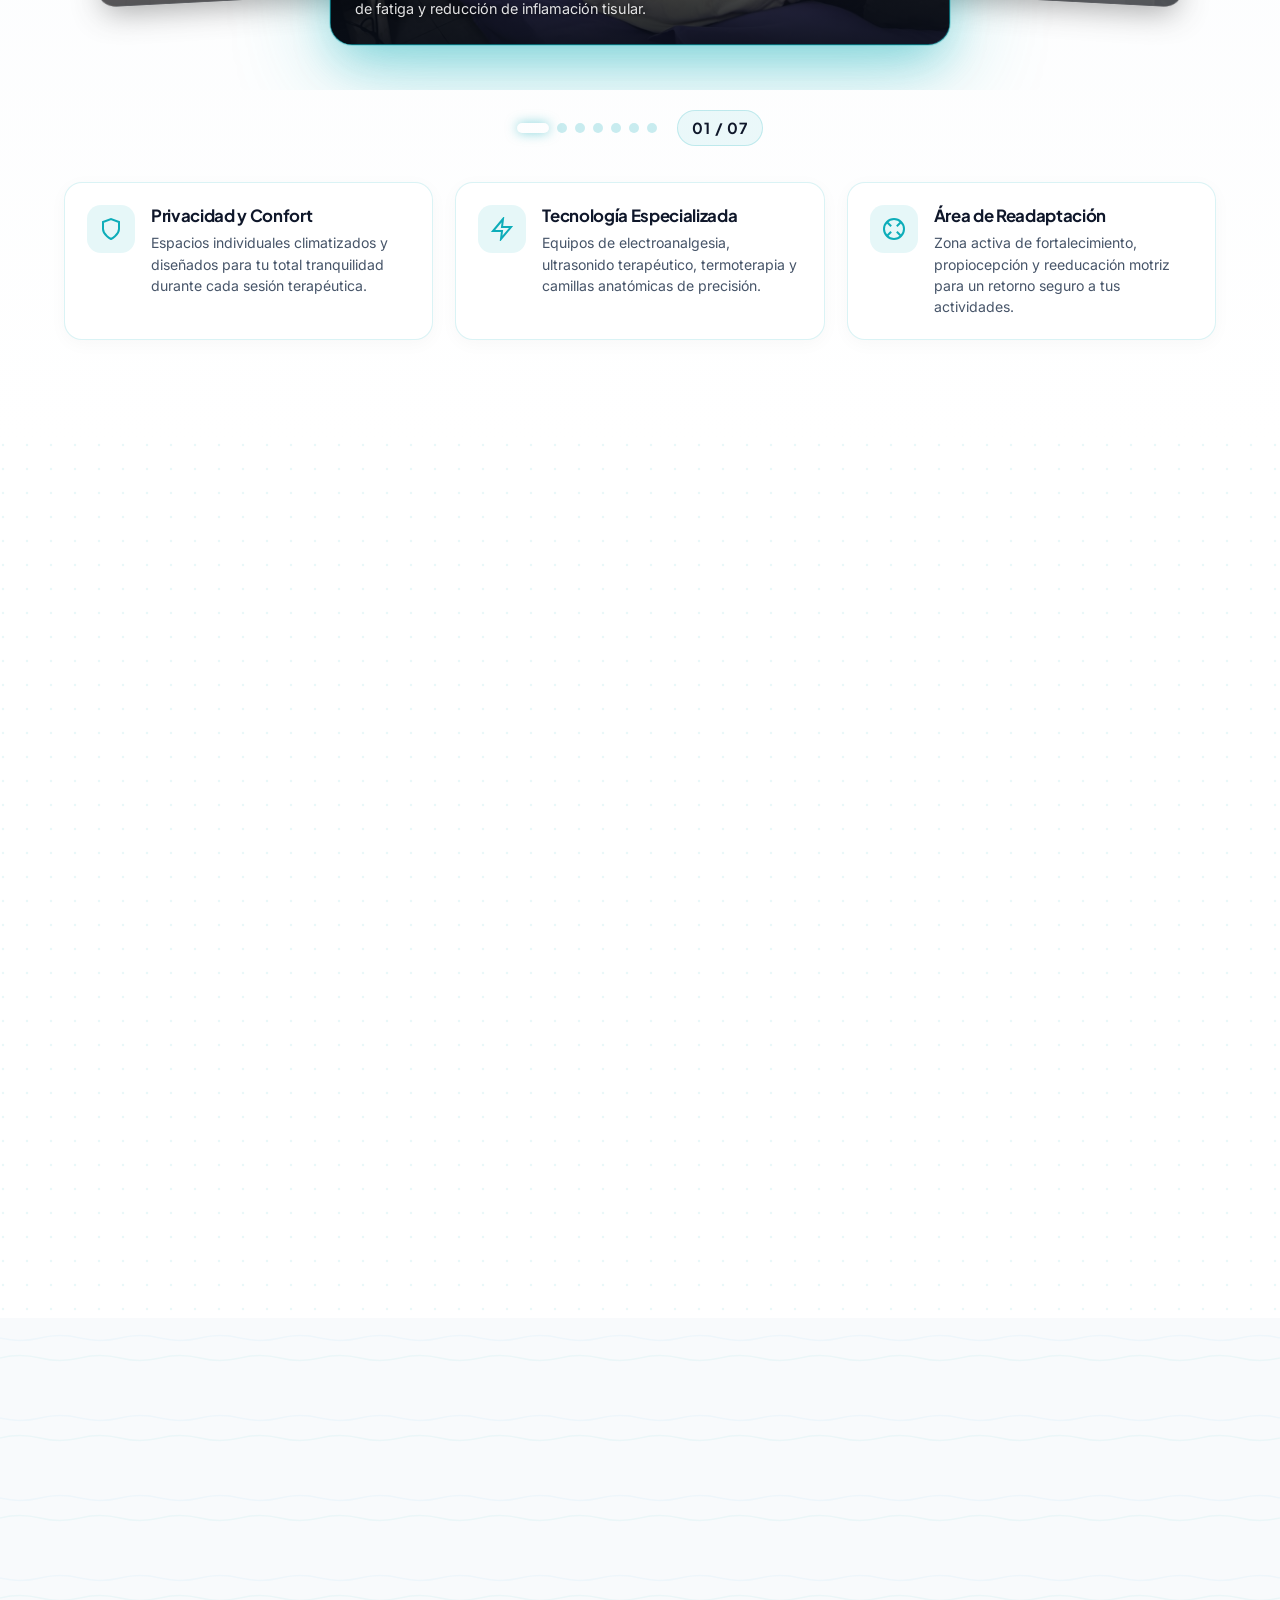
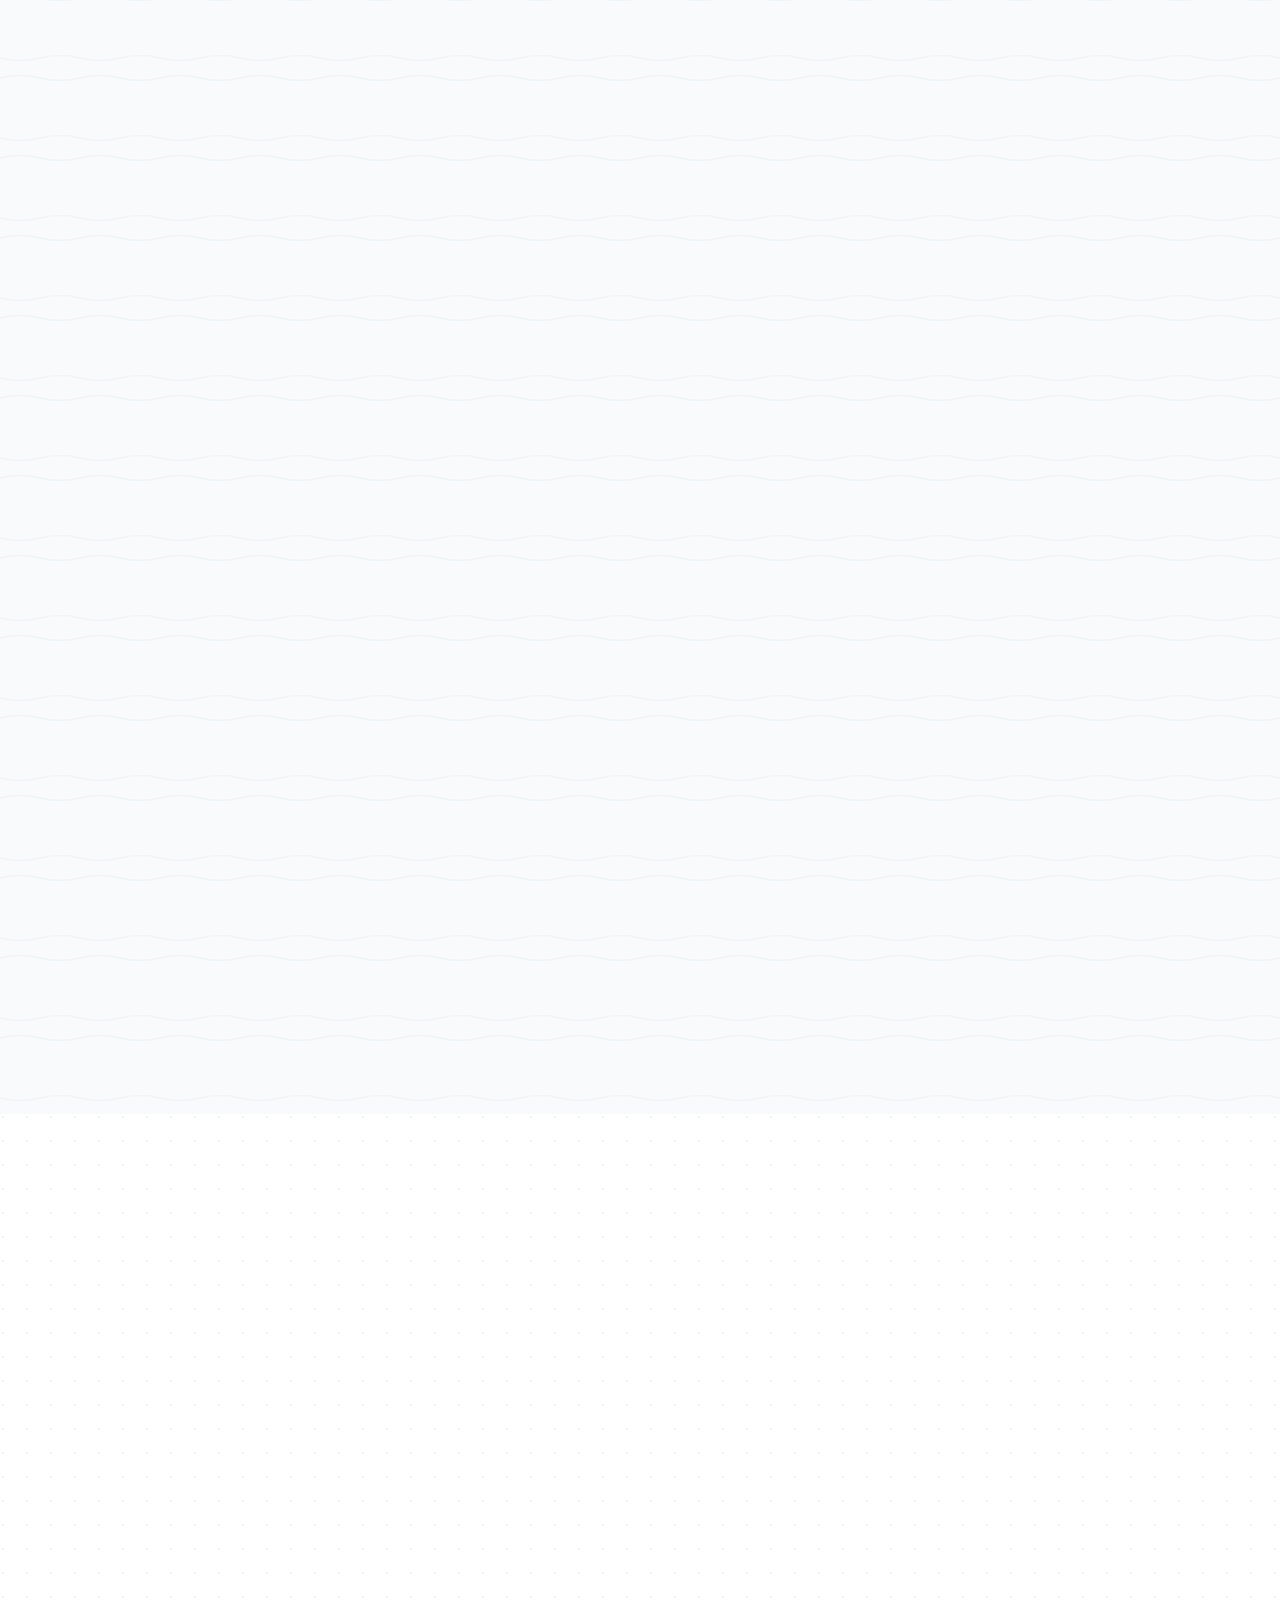
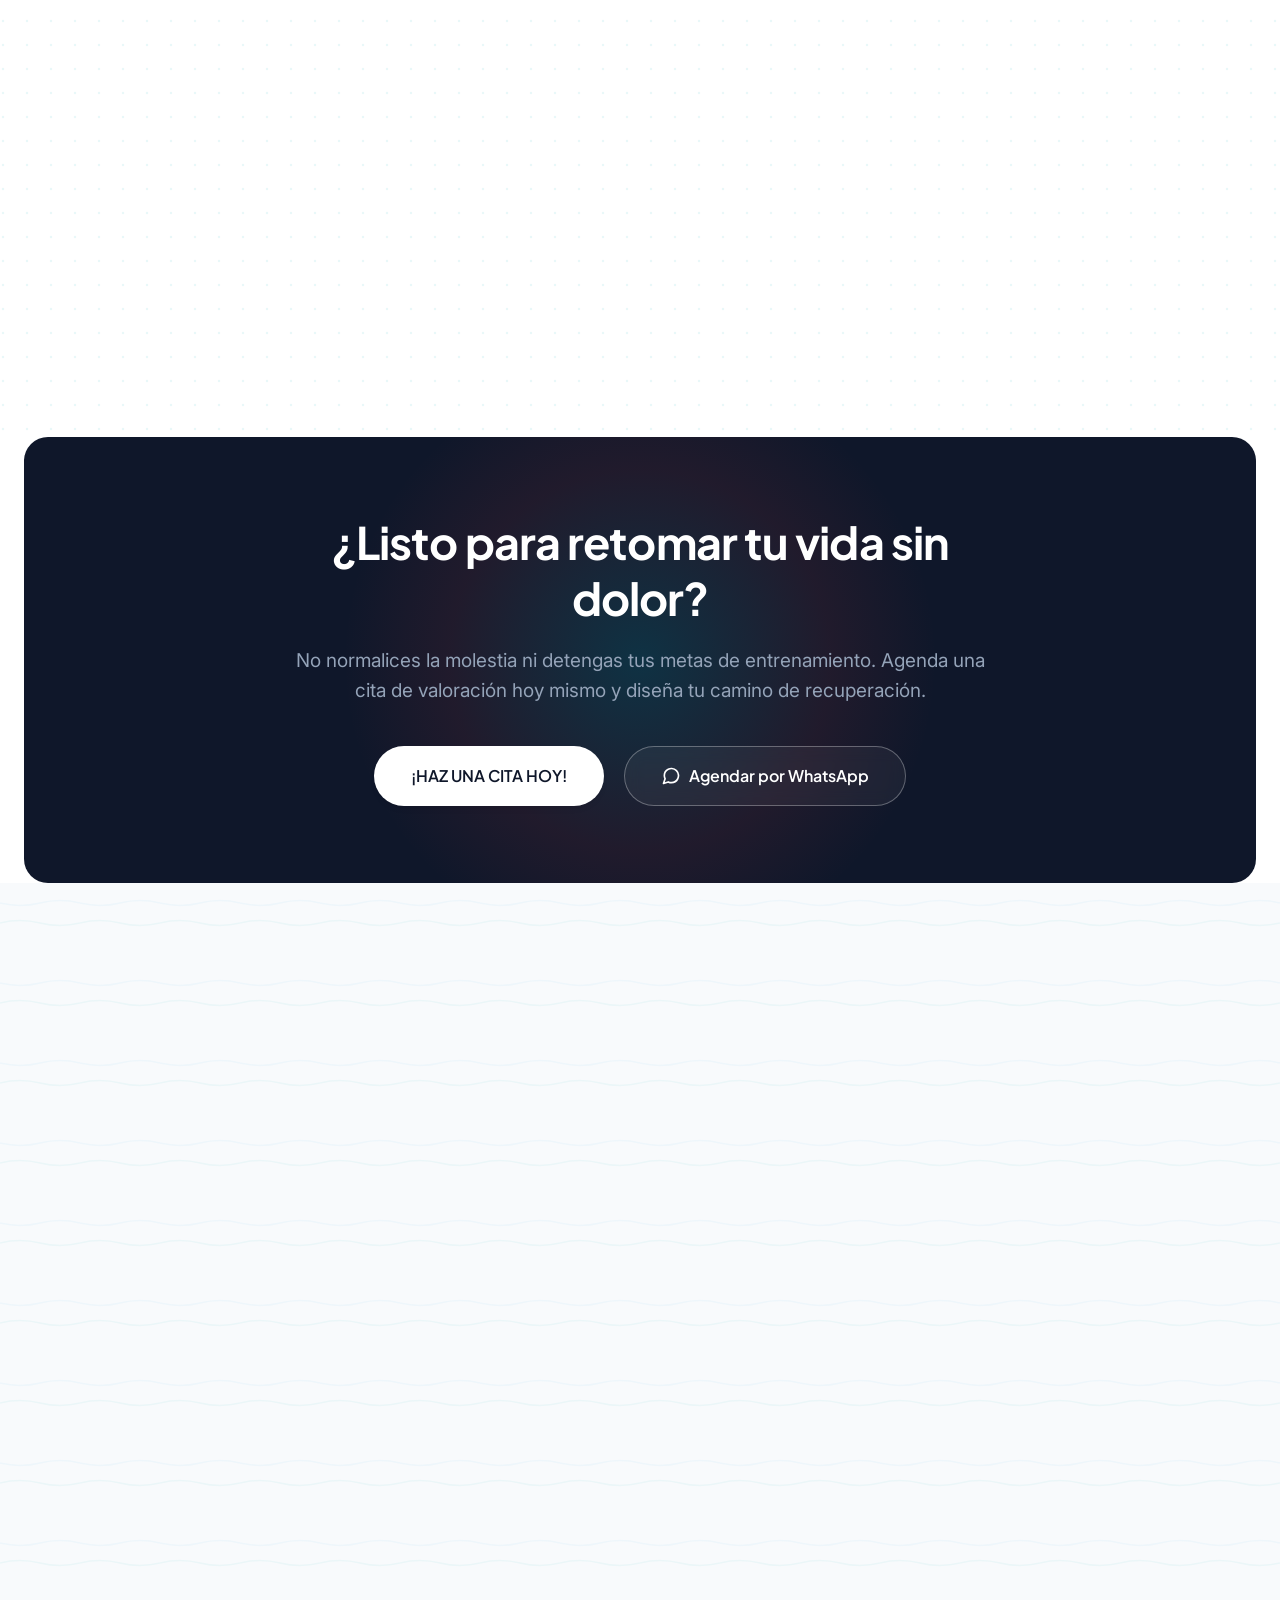
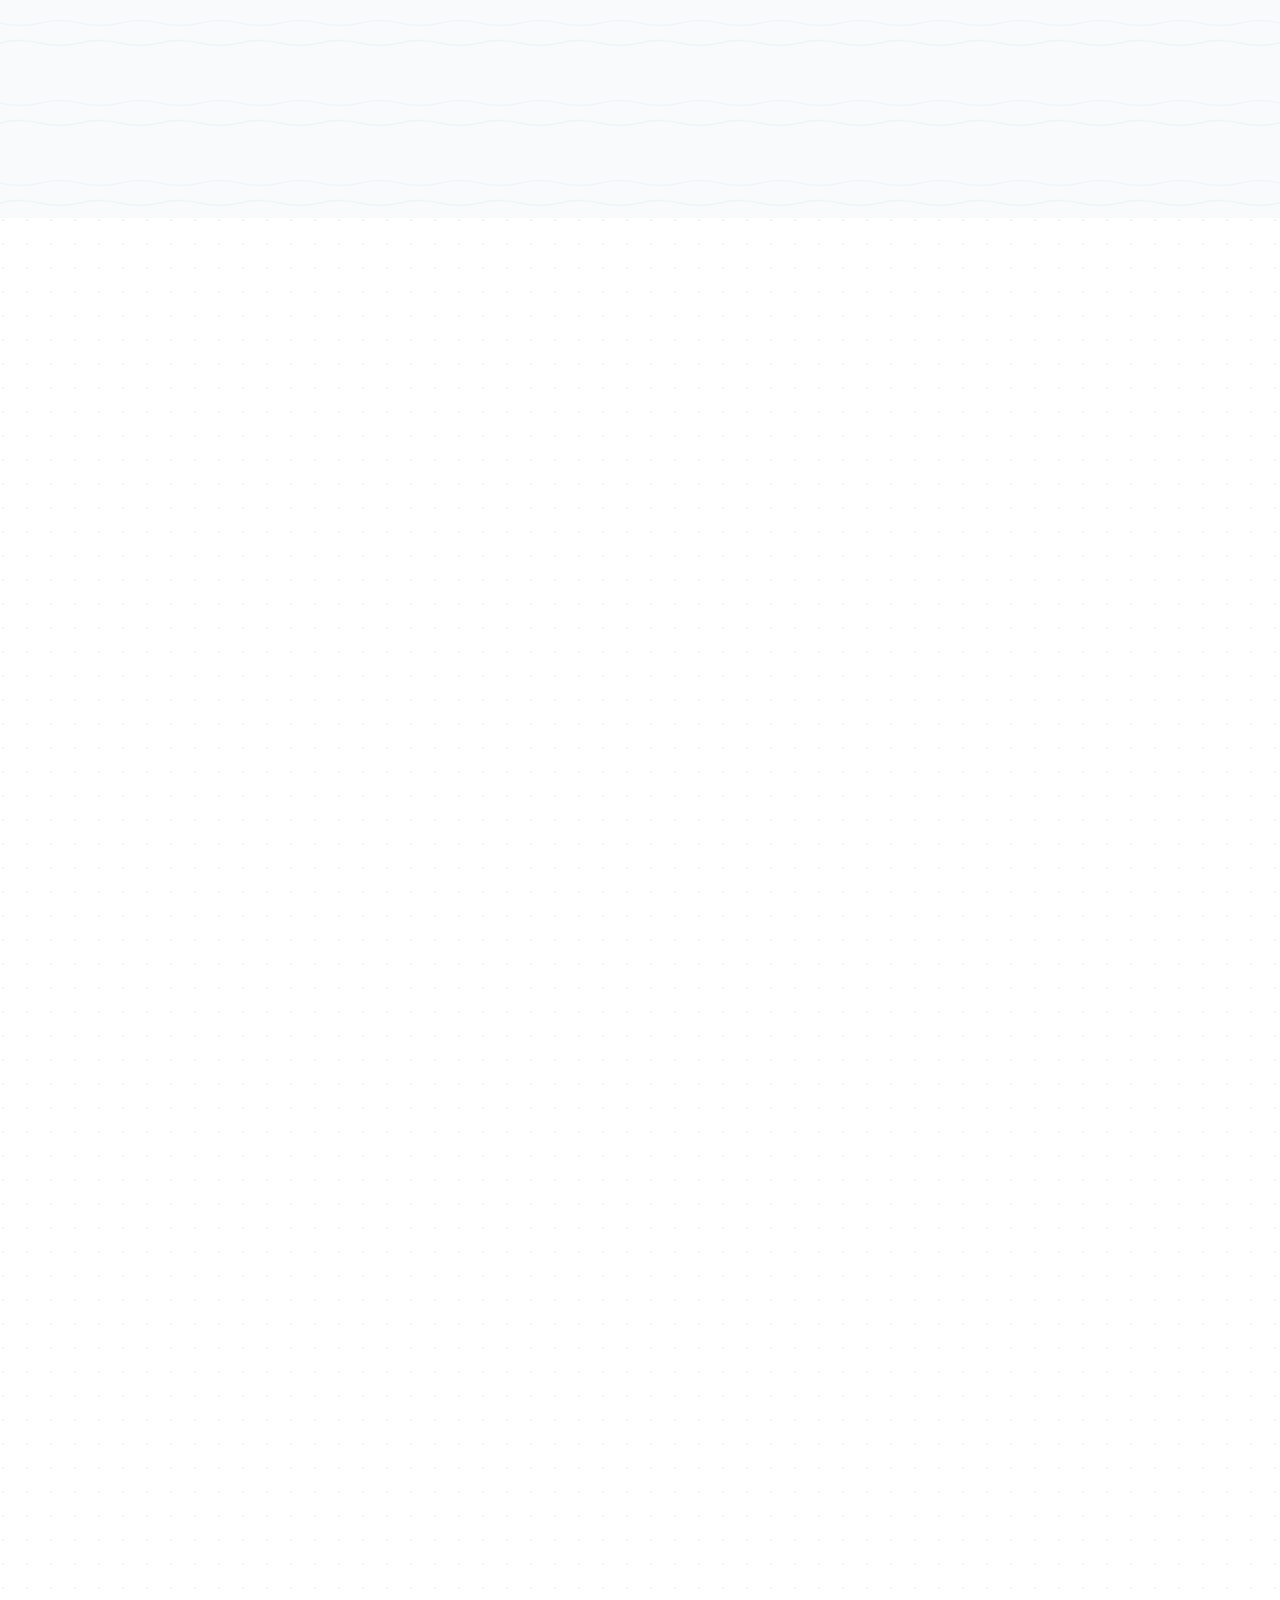
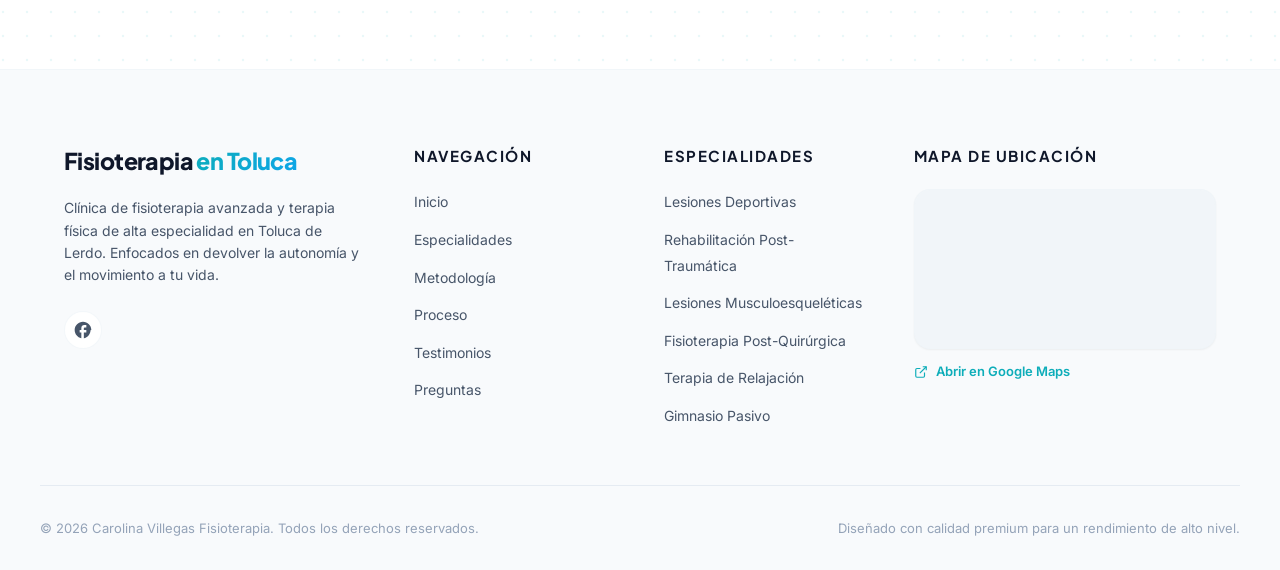
==== commit d8d604a7: "fix(responsive, perf): corregir desbordes horizontales en movil y pausar animaciones canvas fuera de" ====
--- a/index.html
+++ b/index.html
@@ -142,8 +142,8 @@
     <link rel="icon" href="assets/logo-50.png" type="image/png">
     
     <!-- Precarga del archivo de estilos principal (Evita demoras y prioriza la descarga) -->
-    <link rel="preload" href="styles.css?v=20261110-04" as="style">
-    <link rel="stylesheet" href="styles.css?v=20261110-04">
+    <link rel="preload" href="styles.css?v=20261110-06" as="style">
+    <link rel="stylesheet" href="styles.css?v=20261110-06">
     
     <!-- Tipografía Google Fonts: Optimizada asíncronamente (Evita el bloqueo de renderizado) -->
     <link rel="preconnect" href="https://fonts.googleapis.com">
@@ -1118,6 +1118,6 @@
 
     
     <!-- Archivo JS -->
-    <script src="script.js?v=20261110-05" defer></script>
+    <script src="script.js?v=20261110-06" defer></script>
 </body>
 </html>
--- a/styles.css
+++ b/styles.css
@@ -63,6 +63,7 @@
     font-size: 16px;
     -webkit-text-size-adjust: 100%;
     overflow-x: hidden;
+    max-width: 100%;
 }
 
 body {
@@ -74,6 +75,24 @@
     overflow-x: hidden;
     -webkit-font-smoothing: antialiased;
     -moz-osx-font-smoothing: grayscale;
+    width: 100%;
+    max-width: 100vw;
+    position: relative;
+}
+
+main {
+    width: 100%;
+    max-width: 100%;
+    overflow-x: clip;
+}
+
+p, h1, h2, h3, h4, h5, h6, a, span, li, blockquote {
+    overflow-wrap: break-word;
+}
+
+a[href^="mailto:"], a[href^="tel:"], .c-method-value, .footer-contact-link, .address-link {
+    overflow-wrap: anywhere;
+    word-break: break-word;
 }
 
 img {
@@ -165,13 +184,16 @@
 }
 
 .section-title {
-    font-size: clamp(2rem, 4vw, 2.75rem);
+    font-size: clamp(1.45rem, 3.8vw, 2.75rem);
+    line-height: 1.25;
     margin-bottom: 20px;
+    text-wrap: balance;
 }
 
 .section-description {
-    font-size: clamp(1rem, 2.5vw, 1.125rem);
+    font-size: clamp(0.9375rem, 2vw, 1.125rem);
     color: var(--slate-600);
+    line-height: 1.6;
 }
 
 /* ==========================================================================
@@ -493,13 +515,14 @@
 }
 
 .hero-title {
-    font-size: clamp(2.75rem, 6vw, 4.5rem);
-    line-height: 1.15;
+    font-size: clamp(1.85rem, 5.2vw, 4.25rem);
+    line-height: 1.18;
     margin-bottom: 24px;
+    text-wrap: balance;
 }
 
 .hero-subtitle {
-    font-size: clamp(1.125rem, 2.5vw, 1.35rem);
+    font-size: clamp(1rem, 2.2vw, 1.25rem);
     color: var(--slate-600);
     margin-bottom: 40px;
     max-width: 680px;
@@ -1390,11 +1413,15 @@
     display: flex;
     justify-content: center;
     align-items: center;
+    width: 100%;
+    max-width: 100%;
+    overflow: hidden;
 }
 
 .visual-container {
     position: relative;
     width: 380px;
+    max-width: 100%;
     height: 380px;
 }
 
@@ -1856,6 +1883,7 @@
     display: flex;
     align-items: flex-start;
     gap: 20px;
+    min-width: 0;
 }
 
 .c-method-icon {
@@ -1869,6 +1897,11 @@
     justify-content: center;
     flex-shrink: 0;
     border: var(--border-light);
+}
+
+.c-method-text {
+    min-width: 0;
+    flex: 1;
 }
 
 .c-method-label {
@@ -1886,6 +1919,9 @@
     font-weight: 600;
     font-size: 1.125rem;
     color: var(--dark-navy);
+    overflow-wrap: anywhere;
+    word-break: break-word;
+    display: inline-block;
 }
 
 .c-method-value:hover {
@@ -1897,12 +1933,16 @@
     font-weight: 500;
     font-size: 0.9375rem;
     color: var(--slate-600);
+    overflow-wrap: anywhere;
+    word-break: break-word;
 }
 
 .address-link {
     font-weight: 400;
     font-size: 0.9375rem;
     line-height: 1.5;
+    overflow-wrap: anywhere;
+    word-break: break-word;
 }
 
 /* Form Styles */
@@ -2612,25 +2652,51 @@
         --header-height: 70px;
     }
     
+    .container {
+        padding: 0 16px;
+    }
+    
+    .section-padding {
+        padding: clamp(2.75rem, 6vw, 4.5rem) 0;
+    }
+
+    .hero-title {
+        font-size: clamp(1.75rem, 6.2vw, 2.5rem);
+        line-height: 1.2;
+    }
+    
+    .section-title {
+        font-size: clamp(1.35rem, 4.8vw, 1.85rem);
+        line-height: 1.25;
+    }
+    
+    .section-description {
+        font-size: 0.95rem;
+    }
+    
+    .brand-text {
+        font-size: clamp(0.95rem, 3.8vw, 1.15rem);
+    }
+    
     .header {
-        top: 12px;
-        left: 12px;
-        right: 12px;
+        top: 10px;
+        left: 10px;
+        right: 10px;
         width: auto;
         transform: none;
     }
     
     .header.scrolled {
-        top: 8px;
+        top: 6px;
     }
     
     .header-container {
-        height: 60px;
-        padding: 0 16px;
+        height: 56px;
+        padding: 0 14px;
     }
     
     .header.scrolled .header-container {
-        height: 54px;
+        height: 50px;
     }
 
     /* Ocultar menú de escritorio en móviles */
@@ -2854,10 +2920,25 @@
     
     .hero-actions {
         justify-content: center;
+        flex-direction: column;
+        width: 100%;
+        gap: 12px;
+    }
+    
+    .hero-actions .btn {
+        width: 100%;
     }
     
     .hero-floating-badges {
         justify-content: center;
+        flex-direction: column;
+        width: 100%;
+        gap: 12px;
+    }
+    
+    .floating-badge {
+        width: 100%;
+        padding: 12px 16px;
     }
     
     .bento-card-horizontal {
@@ -2888,7 +2969,7 @@
     
     .bento-horizontal-text {
         width: 100%;
-        padding: 24px;
+        padding: 20px 16px;
     }
     
     .bento-horizontal-text .bento-title {
@@ -2896,29 +2977,177 @@
         margin-bottom: 8px;
     }
     
+    /* Coverflow 3D móvil contenido */
+    .coverflow-wrapper {
+        padding: 15px 0 5px;
+        overflow: hidden;
+        overflow-x: clip;
+        contain: paint;
+        max-width: 100%;
+        width: 100%;
+    }
+    
+    .coverflow-stage {
+        height: 310px;
+        max-width: 100%;
+        overflow: hidden;
+    }
+    
+    .coverflow-slide {
+        width: min(290px, 80vw);
+        max-width: 320px;
+        height: 230px;
+    }
+    
+    .coverflow-slide.is-prev {
+        transform: translate3d(-24%, 0, -70px) rotateY(14deg) scale(0.86);
+    }
+    
+    .coverflow-slide.is-next {
+        transform: translate3d(24%, 0, -70px) rotateY(-14deg) scale(0.86);
+    }
+
+    /* Metodología adaptada a móviles */
+    .why-us-visual {
+        order: -1;
+        width: 100%;
+        max-width: 100%;
+        overflow: hidden;
+        display: flex;
+        justify-content: center;
+        padding: 10px 0;
+    }
+    
+    .visual-container {
+        width: min(280px, 80vw);
+        height: min(280px, 80vw);
+        transform: none;
+        margin: 0 auto;
+    }
+    
+    .main-circle {
+        width: min(105px, 30vw);
+        height: min(105px, 30vw);
+    }
+    
+    .main-circle span {
+        font-size: 0.75rem;
+    }
+    
+    .main-circle svg {
+        width: 34px;
+        height: 34px;
+    }
+    
+    .visual-node {
+        width: min(65px, 19vw);
+        height: min(65px, 19vw);
+        font-size: 0.65rem;
+    }
+    
+    .visual-node svg {
+        width: 18px;
+        height: 18px;
+        margin-bottom: 2px;
+    }
+    
+    .methodology-card {
+        gap: 14px;
+        margin-top: 20px;
+        align-items: flex-start;
+    }
+    
+    .m-card-number {
+        width: 38px;
+        height: 38px;
+        font-size: 1.05rem;
+    }
+    
+    .m-card-content {
+        min-width: 0;
+        flex: 1;
+    }
+    
+    .m-card-title {
+        font-size: 1.05rem;
+        line-height: 1.3;
+    }
+    
+    .m-card-desc {
+        font-size: 0.875rem;
+        line-height: 1.5;
+    }
+
     .testimonials-grid {
         grid-template-columns: 1fr;
-        gap: 24px;
+        gap: 20px;
+    }
+
+    .testimonial-card {
+        padding: 24px 18px;
     }
     
     .contact-grid {
         grid-template-columns: 1fr;
-        gap: 48px;
+        gap: 36px;
+        width: 100%;
+        max-width: 100%;
+    }
+    
+    .contact-methods {
+        gap: 18px;
+        margin-top: 22px;
+    }
+    
+    .contact-method-card {
+        gap: 14px;
+        min-width: 0;
+    }
+    
+    .c-method-text {
+        min-width: 0;
+        flex: 1;
+    }
+    
+    .c-method-value,
+    .c-method-value-static {
+        font-size: 0.95rem;
+        line-height: 1.45;
+        overflow-wrap: anywhere;
+        word-break: break-word;
+    }
+    
+    .address-link {
+        font-size: 0.875rem;
+        line-height: 1.45;
+        overflow-wrap: anywhere;
+        word-break: break-word;
     }
     
     .contact-form-panel {
-        padding: 32px 24px;
+        padding: 24px 16px;
+        width: 100%;
+        box-sizing: border-box;
+    }
+    
+    .form-panel-title {
+        font-size: 1.35rem;
+        line-height: 1.3;
+    }
+    
+    .form-panel-desc {
+        font-size: 0.9rem;
     }
 
     .contact-map-card {
-        margin-top: 36px;
+        margin-top: 28px;
     }
     
     .contact-map-header {
-        padding: 20px;
+        padding: 16px;
         flex-direction: column;
         align-items: flex-start;
-        gap: 16px;
+        gap: 14px;
     }
     
     .contact-map-header-action {
@@ -2931,11 +3160,11 @@
     }
     
     .contact-map-iframe-container {
-        height: 320px;
+        height: 280px;
     }
     
     .roadmap-timeline {
-        padding-left: 20px;
+        padding-left: 10px;
     }
     
     .roadmap-progress-bar {
@@ -2943,7 +3172,7 @@
     }
     
     .roadmap-step {
-        gap: 20px;
+        gap: 16px;
     }
     
     .step-marker {
@@ -2956,18 +3185,24 @@
     }
     
     .step-content {
-        padding: 20px;
+        padding: 18px 16px;
+        min-width: 0;
+        flex: 1;
+    }
+    
+    .step-title {
+        font-size: 1.05rem;
+    }
+    
+    .step-desc {
+        font-size: 0.875rem;
     }
 }
 
 @media (max-width: 580px) {
     .stats-grid {
         grid-template-columns: 1fr;
-        gap: 20px;
-    }
-    
-    .bento-card-horizontal {
-        /* Mobile specific card overrides */
+        gap: 16px;
     }
     
     .bento-horizontal-img-wrapper {
@@ -2975,32 +3210,37 @@
     }
     
     .bento-horizontal-text {
-        padding: 20px;
-    }
-    
-    .visual-container {
-        transform: scale(0.78);
-        transform-origin: center center;
-        margin: -35px auto;
+        padding: 18px 14px;
     }
     
     .footer-top {
         grid-template-columns: 1fr;
-        gap: 32px;
+        gap: 28px;
     }
     
     .footer-bottom {
         flex-direction: column;
         text-align: center;
-        gap: 16px;
+        gap: 14px;
     }
     
     .cta-banner-section {
-        margin: 0 16px;
+        margin: 0 10px;
+        padding: clamp(2.5rem, 5vw, 3.5rem) 16px;
+        max-width: calc(100% - 20px);
+        border-radius: var(--border-radius-md);
+    }
+    
+    .cta-backdrop-glow {
+        width: 100%;
+        max-width: 320px;
+        height: 320px;
     }
     
     .cta-actions {
         flex-direction: column;
+        width: 100%;
+        gap: 12px;
     }
     
     .cta-actions .btn {
@@ -3008,19 +3248,27 @@
     }
     
     .whatsapp-floating {
-        bottom: 24px;
-        right: 24px;
+        bottom: 20px;
+        right: 20px;
     }
     
     .wa-icon-container {
-        width: 50px;
-        height: 50px;
+        width: 48px;
+        height: 48px;
     }
     
     .wa-icon-container img {
         width: 22px;
         height: 22px;
     }
+}
+
+/* ==========================================================================
+   PERFORMANCE & CONTENT VISIBILITY (Modern CWV Optimization)
+   ========================================================================== */
+#why-us, #process, #testimonials, #faq, #contact {
+    content-visibility: auto;
+    contain-intrinsic-size: 1px 650px;
 }
 
 /* ==========================================================================
--- a/styles.css
+++ b/styles.css
@@ -63,6 +63,7 @@
     font-size: 16px;
     -webkit-text-size-adjust: 100%;
     overflow-x: hidden;
+    max-width: 100%;
 }
 
 body {
@@ -74,6 +75,24 @@
     overflow-x: hidden;
     -webkit-font-smoothing: antialiased;
     -moz-osx-font-smoothing: grayscale;
+    width: 100%;
+    max-width: 100vw;
+    position: relative;
+}
+
+main {
+    width: 100%;
+    max-width: 100%;
+    overflow-x: clip;
+}
+
+p, h1, h2, h3, h4, h5, h6, a, span, li, blockquote {
+    overflow-wrap: break-word;
+}
+
+a[href^="mailto:"], a[href^="tel:"], .c-method-value, .footer-contact-link, .address-link {
+    overflow-wrap: anywhere;
+    word-break: break-word;
 }
 
 img {
@@ -165,13 +184,16 @@
 }
 
 .section-title {
-    font-size: clamp(2rem, 4vw, 2.75rem);
+    font-size: clamp(1.45rem, 3.8vw, 2.75rem);
+    line-height: 1.25;
     margin-bottom: 20px;
+    text-wrap: balance;
 }
 
 .section-description {
-    font-size: clamp(1rem, 2.5vw, 1.125rem);
+    font-size: clamp(0.9375rem, 2vw, 1.125rem);
     color: var(--slate-600);
+    line-height: 1.6;
 }
 
 /* ==========================================================================
@@ -493,13 +515,14 @@
 }
 
 .hero-title {
-    font-size: clamp(2.75rem, 6vw, 4.5rem);
-    line-height: 1.15;
+    font-size: clamp(1.85rem, 5.2vw, 4.25rem);
+    line-height: 1.18;
     margin-bottom: 24px;
+    text-wrap: balance;
 }
 
 .hero-subtitle {
-    font-size: clamp(1.125rem, 2.5vw, 1.35rem);
+    font-size: clamp(1rem, 2.2vw, 1.25rem);
     color: var(--slate-600);
     margin-bottom: 40px;
     max-width: 680px;
@@ -1390,11 +1413,15 @@
     display: flex;
     justify-content: center;
     align-items: center;
+    width: 100%;
+    max-width: 100%;
+    overflow: hidden;
 }
 
 .visual-container {
     position: relative;
     width: 380px;
+    max-width: 100%;
     height: 380px;
 }
 
@@ -1856,6 +1883,7 @@
     display: flex;
     align-items: flex-start;
     gap: 20px;
+    min-width: 0;
 }
 
 .c-method-icon {
@@ -1869,6 +1897,11 @@
     justify-content: center;
     flex-shrink: 0;
     border: var(--border-light);
+}
+
+.c-method-text {
+    min-width: 0;
+    flex: 1;
 }
 
 .c-method-label {
@@ -1886,6 +1919,9 @@
     font-weight: 600;
     font-size: 1.125rem;
     color: var(--dark-navy);
+    overflow-wrap: anywhere;
+    word-break: break-word;
+    display: inline-block;
 }
 
 .c-method-value:hover {
@@ -1897,12 +1933,16 @@
     font-weight: 500;
     font-size: 0.9375rem;
     color: var(--slate-600);
+    overflow-wrap: anywhere;
+    word-break: break-word;
 }
 
 .address-link {
     font-weight: 400;
     font-size: 0.9375rem;
     line-height: 1.5;
+    overflow-wrap: anywhere;
+    word-break: break-word;
 }
 
 /* Form Styles */
@@ -2612,25 +2652,51 @@
         --header-height: 70px;
     }
     
+    .container {
+        padding: 0 16px;
+    }
+    
+    .section-padding {
+        padding: clamp(2.75rem, 6vw, 4.5rem) 0;
+    }
+
+    .hero-title {
+        font-size: clamp(1.75rem, 6.2vw, 2.5rem);
+        line-height: 1.2;
+    }
+    
+    .section-title {
+        font-size: clamp(1.35rem, 4.8vw, 1.85rem);
+        line-height: 1.25;
+    }
+    
+    .section-description {
+        font-size: 0.95rem;
+    }
+    
+    .brand-text {
+        font-size: clamp(0.95rem, 3.8vw, 1.15rem);
+    }
+    
     .header {
-        top: 12px;
-        left: 12px;
-        right: 12px;
+        top: 10px;
+        left: 10px;
+        right: 10px;
         width: auto;
         transform: none;
     }
     
     .header.scrolled {
-        top: 8px;
+        top: 6px;
     }
     
     .header-container {
-        height: 60px;
-        padding: 0 16px;
+        height: 56px;
+        padding: 0 14px;
     }
     
     .header.scrolled .header-container {
-        height: 54px;
+        height: 50px;
     }
 
     /* Ocultar menú de escritorio en móviles */
@@ -2854,10 +2920,25 @@
     
     .hero-actions {
         justify-content: center;
+        flex-direction: column;
+        width: 100%;
+        gap: 12px;
+    }
+    
+    .hero-actions .btn {
+        width: 100%;
     }
     
     .hero-floating-badges {
         justify-content: center;
+        flex-direction: column;
+        width: 100%;
+        gap: 12px;
+    }
+    
+    .floating-badge {
+        width: 100%;
+        padding: 12px 16px;
     }
     
     .bento-card-horizontal {
@@ -2888,7 +2969,7 @@
     
     .bento-horizontal-text {
         width: 100%;
-        padding: 24px;
+        padding: 20px 16px;
     }
     
     .bento-horizontal-text .bento-title {
@@ -2896,29 +2977,177 @@
         margin-bottom: 8px;
     }
     
+    /* Coverflow 3D móvil contenido */
+    .coverflow-wrapper {
+        padding: 15px 0 5px;
+        overflow: hidden;
+        overflow-x: clip;
+        contain: paint;
+        max-width: 100%;
+        width: 100%;
+    }
+    
+    .coverflow-stage {
+        height: 310px;
+        max-width: 100%;
+        overflow: hidden;
+    }
+    
+    .coverflow-slide {
+        width: min(290px, 80vw);
+        max-width: 320px;
+        height: 230px;
+    }
+    
+    .coverflow-slide.is-prev {
+        transform: translate3d(-24%, 0, -70px) rotateY(14deg) scale(0.86);
+    }
+    
+    .coverflow-slide.is-next {
+        transform: translate3d(24%, 0, -70px) rotateY(-14deg) scale(0.86);
+    }
+
+    /* Metodología adaptada a móviles */
+    .why-us-visual {
+        order: -1;
+        width: 100%;
+        max-width: 100%;
+        overflow: hidden;
+        display: flex;
+        justify-content: center;
+        padding: 10px 0;
+    }
+    
+    .visual-container {
+        width: min(280px, 80vw);
+        height: min(280px, 80vw);
+        transform: none;
+        margin: 0 auto;
+    }
+    
+    .main-circle {
+        width: min(105px, 30vw);
+        height: min(105px, 30vw);
+    }
+    
+    .main-circle span {
+        font-size: 0.75rem;
+    }
+    
+    .main-circle svg {
+        width: 34px;
+        height: 34px;
+    }
+    
+    .visual-node {
+        width: min(65px, 19vw);
+        height: min(65px, 19vw);
+        font-size: 0.65rem;
+    }
+    
+    .visual-node svg {
+        width: 18px;
+        height: 18px;
+        margin-bottom: 2px;
+    }
+    
+    .methodology-card {
+        gap: 14px;
+        margin-top: 20px;
+        align-items: flex-start;
+    }
+    
+    .m-card-number {
+        width: 38px;
+        height: 38px;
+        font-size: 1.05rem;
+    }
+    
+    .m-card-content {
+        min-width: 0;
+        flex: 1;
+    }
+    
+    .m-card-title {
+        font-size: 1.05rem;
+        line-height: 1.3;
+    }
+    
+    .m-card-desc {
+        font-size: 0.875rem;
+        line-height: 1.5;
+    }
+
     .testimonials-grid {
         grid-template-columns: 1fr;
-        gap: 24px;
+        gap: 20px;
+    }
+
+    .testimonial-card {
+        padding: 24px 18px;
     }
     
     .contact-grid {
         grid-template-columns: 1fr;
-        gap: 48px;
+        gap: 36px;
+        width: 100%;
+        max-width: 100%;
+    }
+    
+    .contact-methods {
+        gap: 18px;
+        margin-top: 22px;
+    }
+    
+    .contact-method-card {
+        gap: 14px;
+        min-width: 0;
+    }
+    
+    .c-method-text {
+        min-width: 0;
+        flex: 1;
+    }
+    
+    .c-method-value,
+    .c-method-value-static {
+        font-size: 0.95rem;
+        line-height: 1.45;
+        overflow-wrap: anywhere;
+        word-break: break-word;
+    }
+    
+    .address-link {
+        font-size: 0.875rem;
+        line-height: 1.45;
+        overflow-wrap: anywhere;
+        word-break: break-word;
     }
     
     .contact-form-panel {
-        padding: 32px 24px;
+        padding: 24px 16px;
+        width: 100%;
+        box-sizing: border-box;
+    }
+    
+    .form-panel-title {
+        font-size: 1.35rem;
+        line-height: 1.3;
+    }
+    
+    .form-panel-desc {
+        font-size: 0.9rem;
     }
 
     .contact-map-card {
-        margin-top: 36px;
+        margin-top: 28px;
     }
     
     .contact-map-header {
-        padding: 20px;
+        padding: 16px;
         flex-direction: column;
         align-items: flex-start;
-        gap: 16px;
+        gap: 14px;
     }
     
     .contact-map-header-action {
@@ -2931,11 +3160,11 @@
     }
     
     .contact-map-iframe-container {
-        height: 320px;
+        height: 280px;
     }
     
     .roadmap-timeline {
-        padding-left: 20px;
+        padding-left: 10px;
     }
     
     .roadmap-progress-bar {
@@ -2943,7 +3172,7 @@
     }
     
     .roadmap-step {
-        gap: 20px;
+        gap: 16px;
     }
     
     .step-marker {
@@ -2956,18 +3185,24 @@
     }
     
     .step-content {
-        padding: 20px;
+        padding: 18px 16px;
+        min-width: 0;
+        flex: 1;
+    }
+    
+    .step-title {
+        font-size: 1.05rem;
+    }
+    
+    .step-desc {
+        font-size: 0.875rem;
     }
 }
 
 @media (max-width: 580px) {
     .stats-grid {
         grid-template-columns: 1fr;
-        gap: 20px;
-    }
-    
-    .bento-card-horizontal {
-        /* Mobile specific card overrides */
+        gap: 16px;
     }
     
     .bento-horizontal-img-wrapper {
@@ -2975,32 +3210,37 @@
     }
     
     .bento-horizontal-text {
-        padding: 20px;
-    }
-    
-    .visual-container {
-        transform: scale(0.78);
-        transform-origin: center center;
-        margin: -35px auto;
+        padding: 18px 14px;
     }
     
     .footer-top {
         grid-template-columns: 1fr;
-        gap: 32px;
+        gap: 28px;
     }
     
     .footer-bottom {
         flex-direction: column;
         text-align: center;
-        gap: 16px;
+        gap: 14px;
     }
     
     .cta-banner-section {
-        margin: 0 16px;
+        margin: 0 10px;
+        padding: clamp(2.5rem, 5vw, 3.5rem) 16px;
+        max-width: calc(100% - 20px);
+        border-radius: var(--border-radius-md);
+    }
+    
+    .cta-backdrop-glow {
+        width: 100%;
+        max-width: 320px;
+        height: 320px;
     }
     
     .cta-actions {
         flex-direction: column;
+        width: 100%;
+        gap: 12px;
     }
     
     .cta-actions .btn {
@@ -3008,19 +3248,27 @@
     }
     
     .whatsapp-floating {
-        bottom: 24px;
-        right: 24px;
+        bottom: 20px;
+        right: 20px;
     }
     
     .wa-icon-container {
-        width: 50px;
-        height: 50px;
+        width: 48px;
+        height: 48px;
     }
     
     .wa-icon-container img {
         width: 22px;
         height: 22px;
     }
+}
+
+/* ==========================================================================
+   PERFORMANCE & CONTENT VISIBILITY (Modern CWV Optimization)
+   ========================================================================== */
+#why-us, #process, #testimonials, #faq, #contact {
+    content-visibility: auto;
+    contain-intrinsic-size: 1px 650px;
 }
 
 /* ==========================================================================
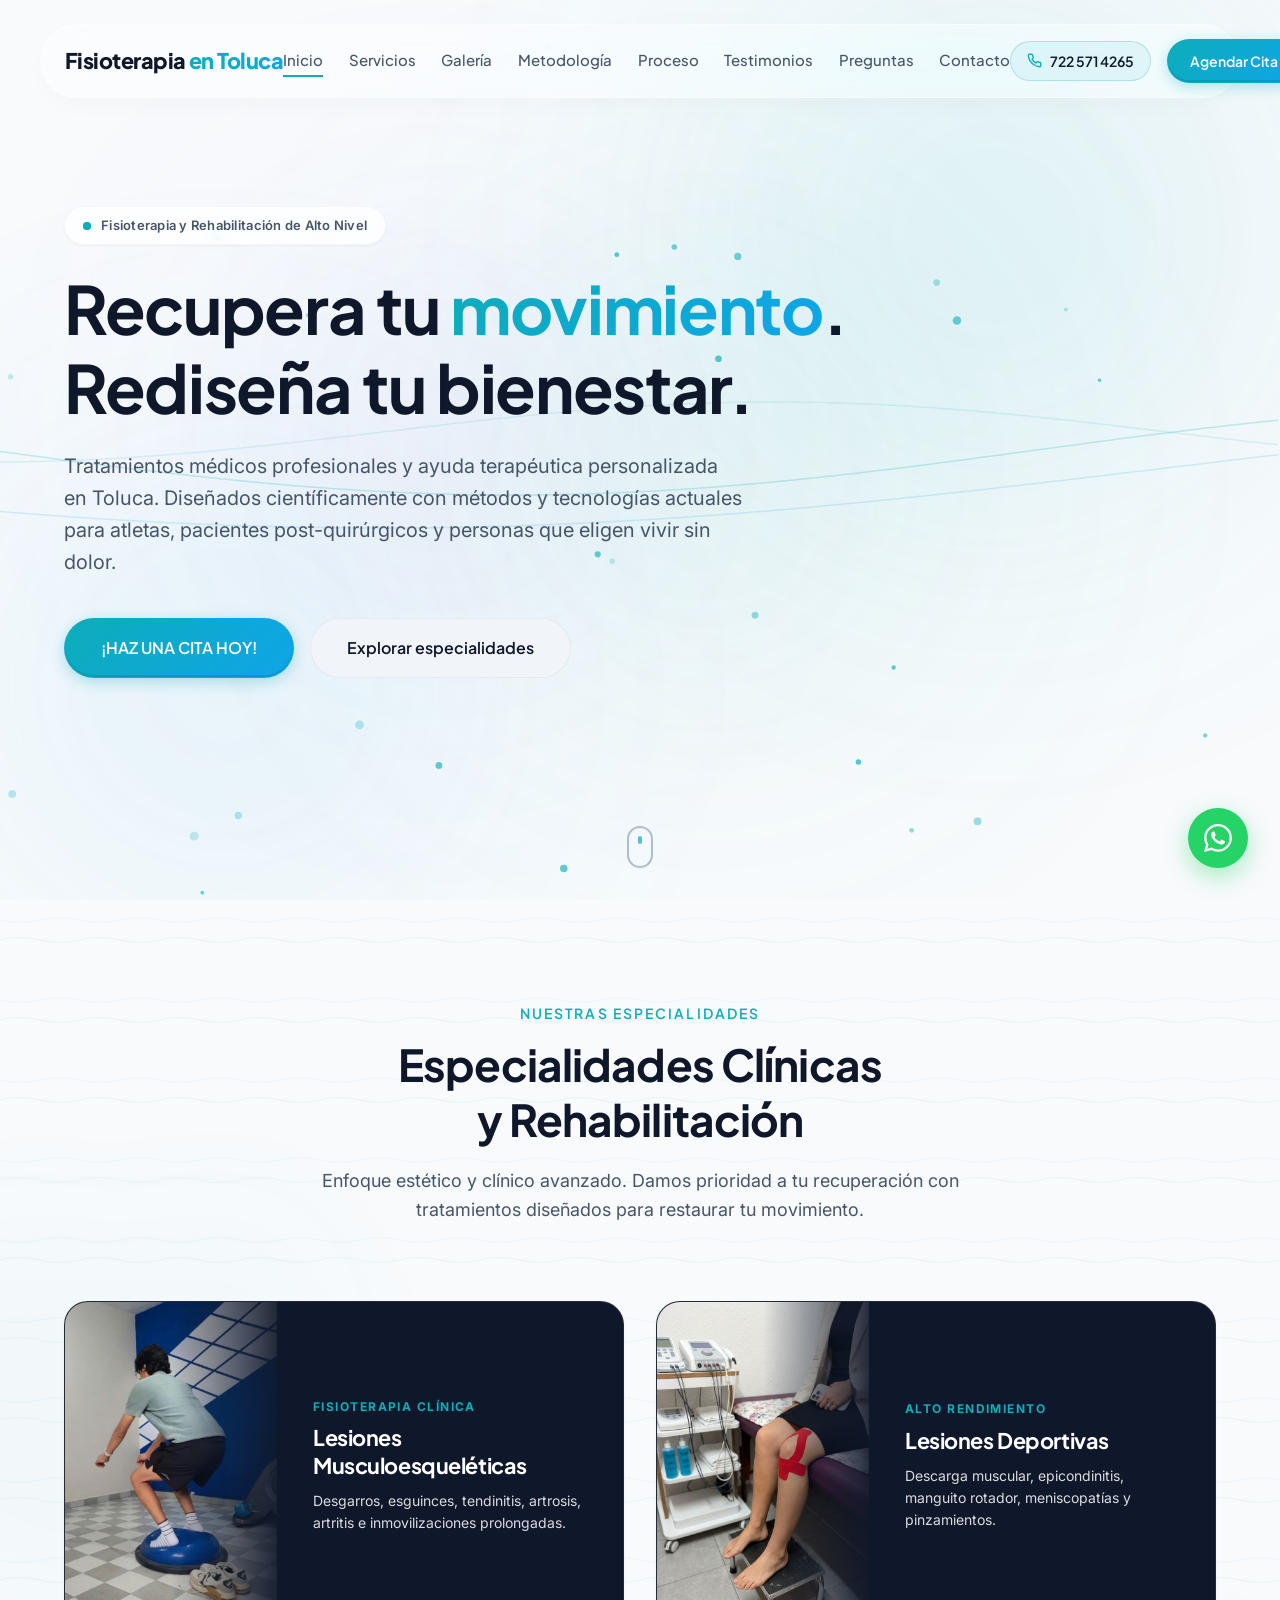
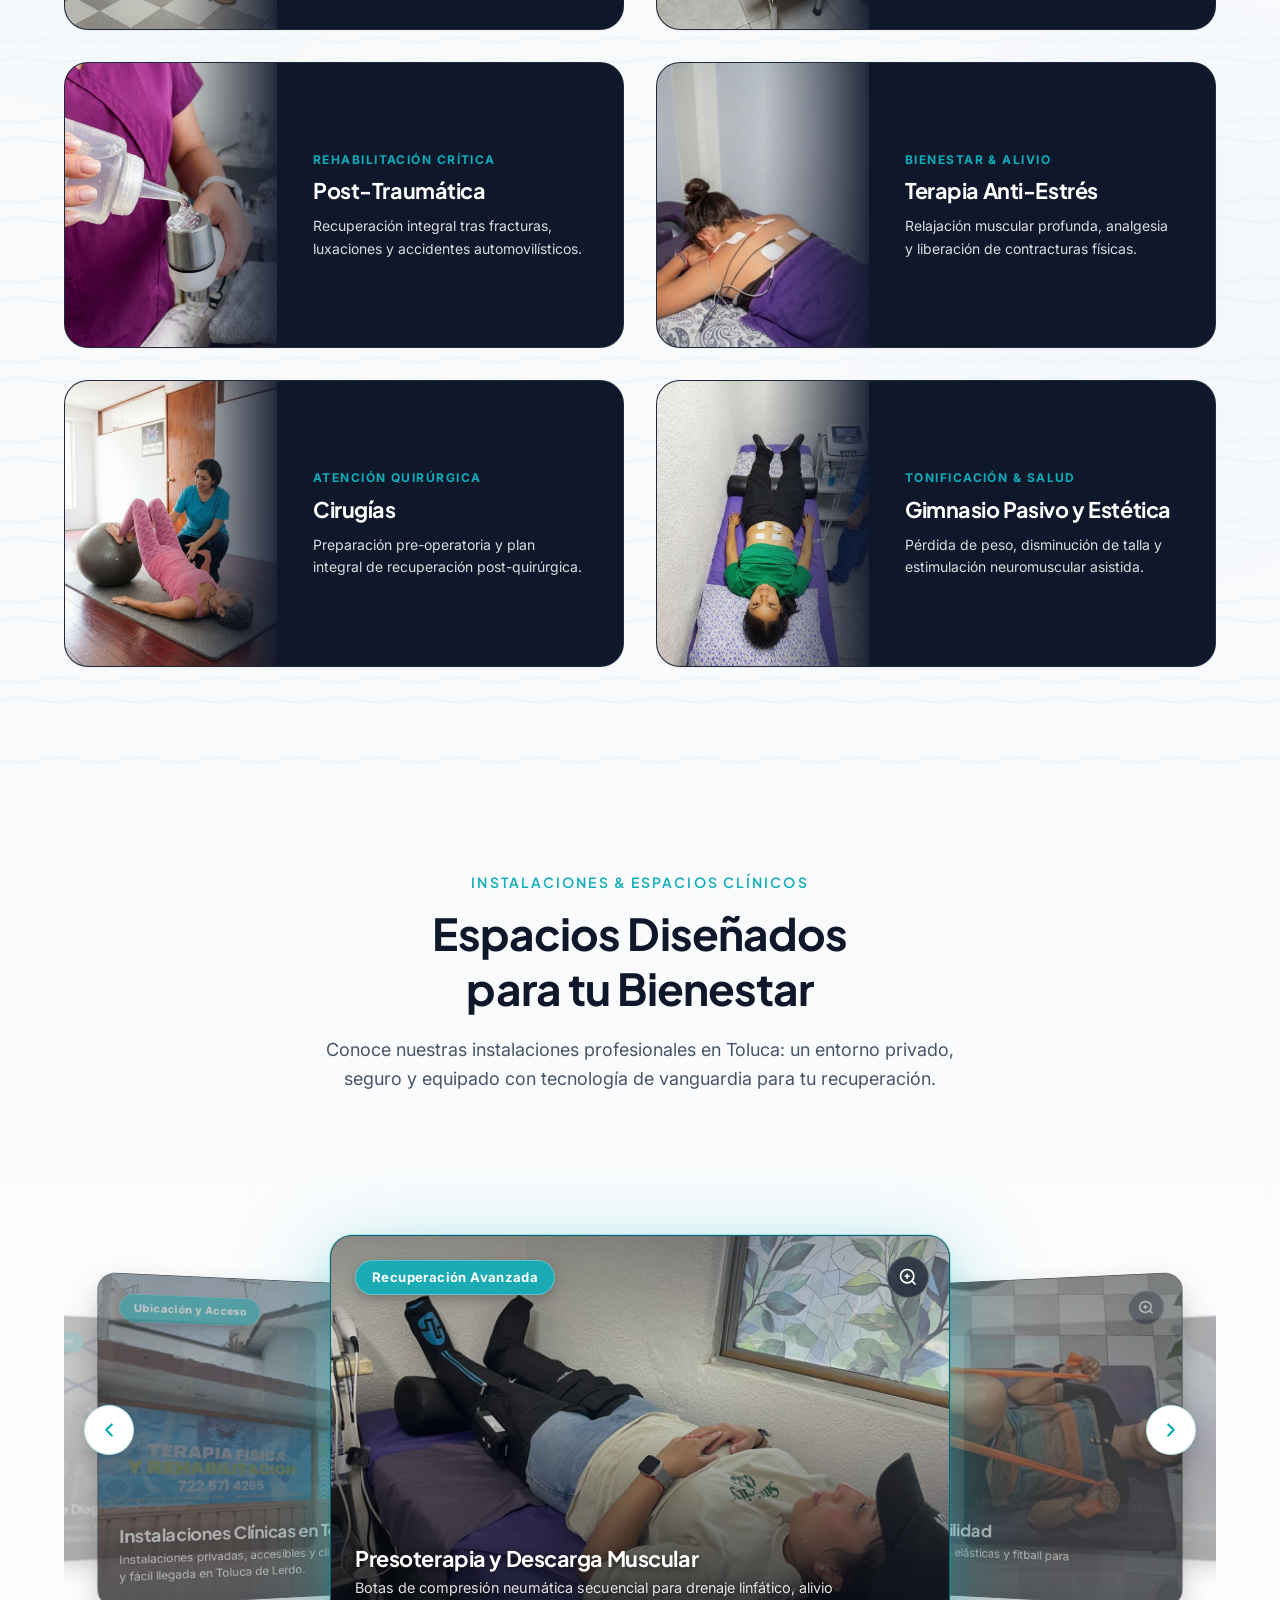
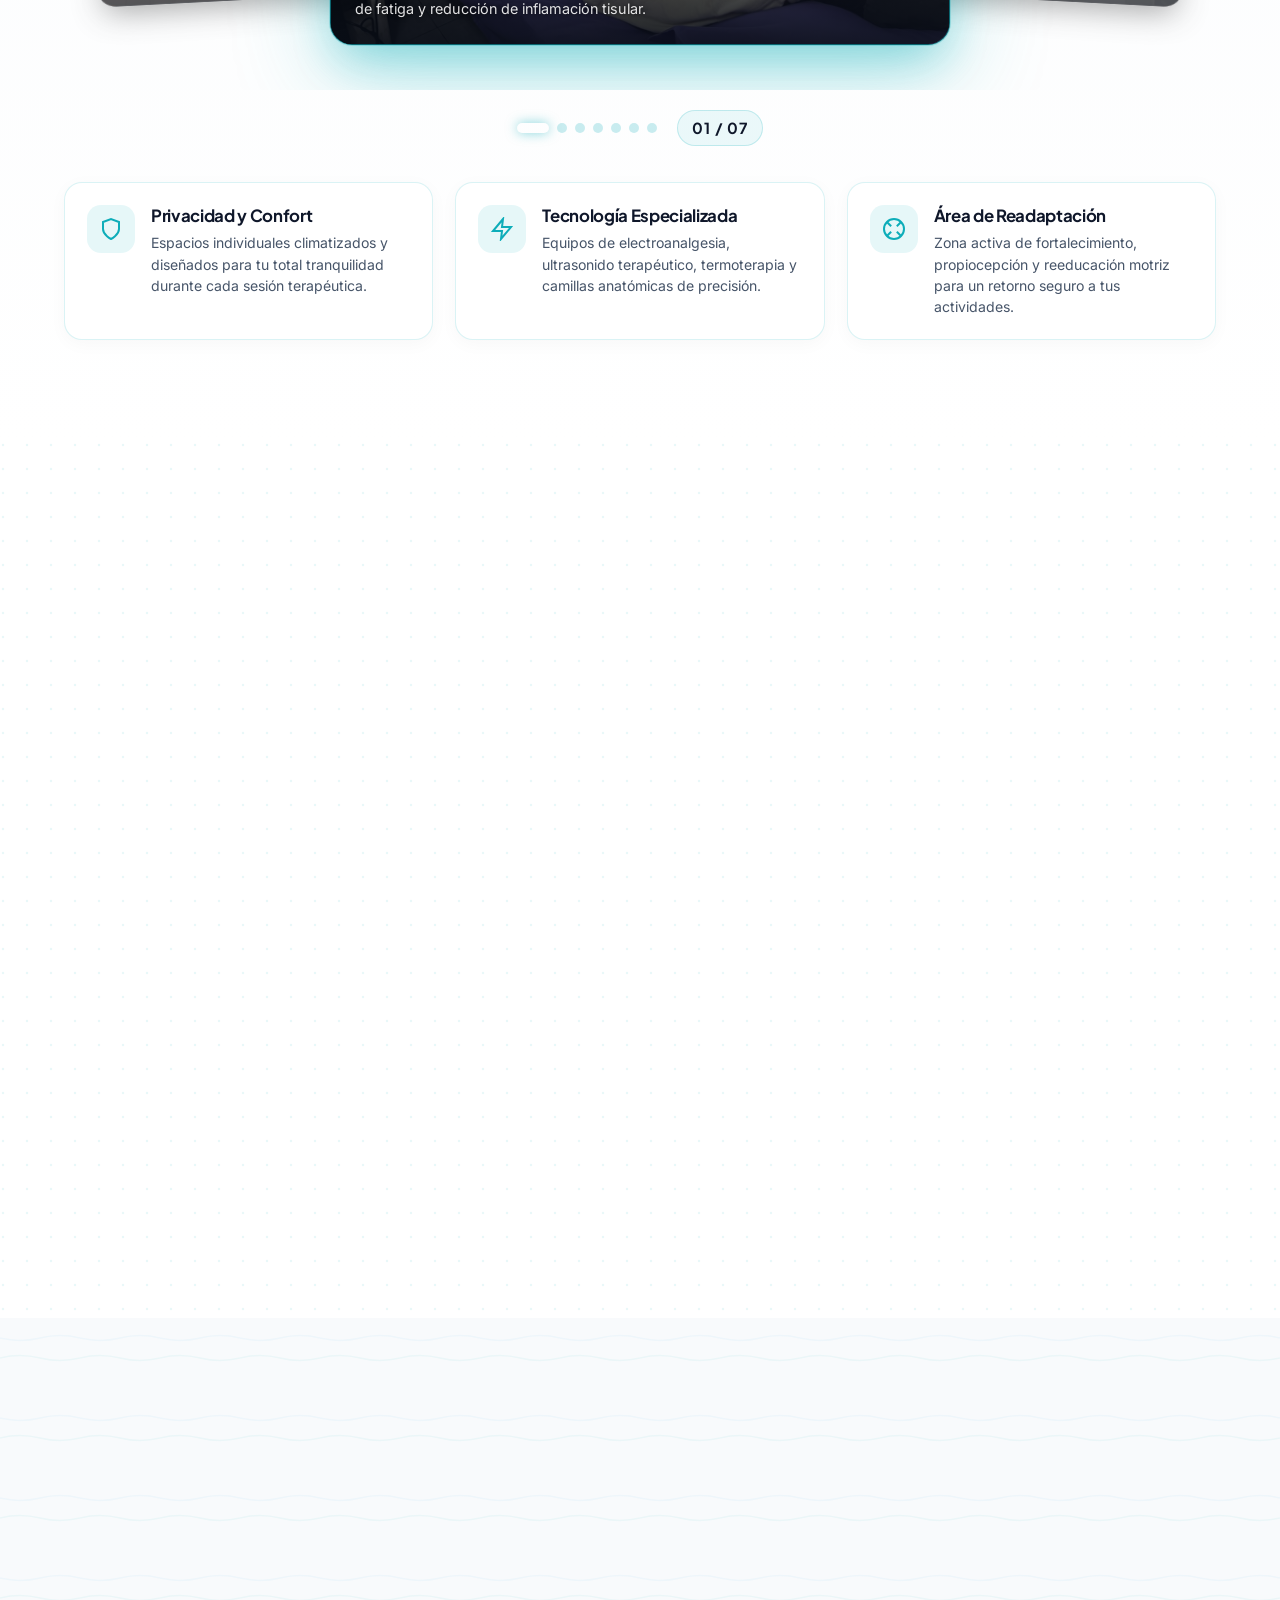
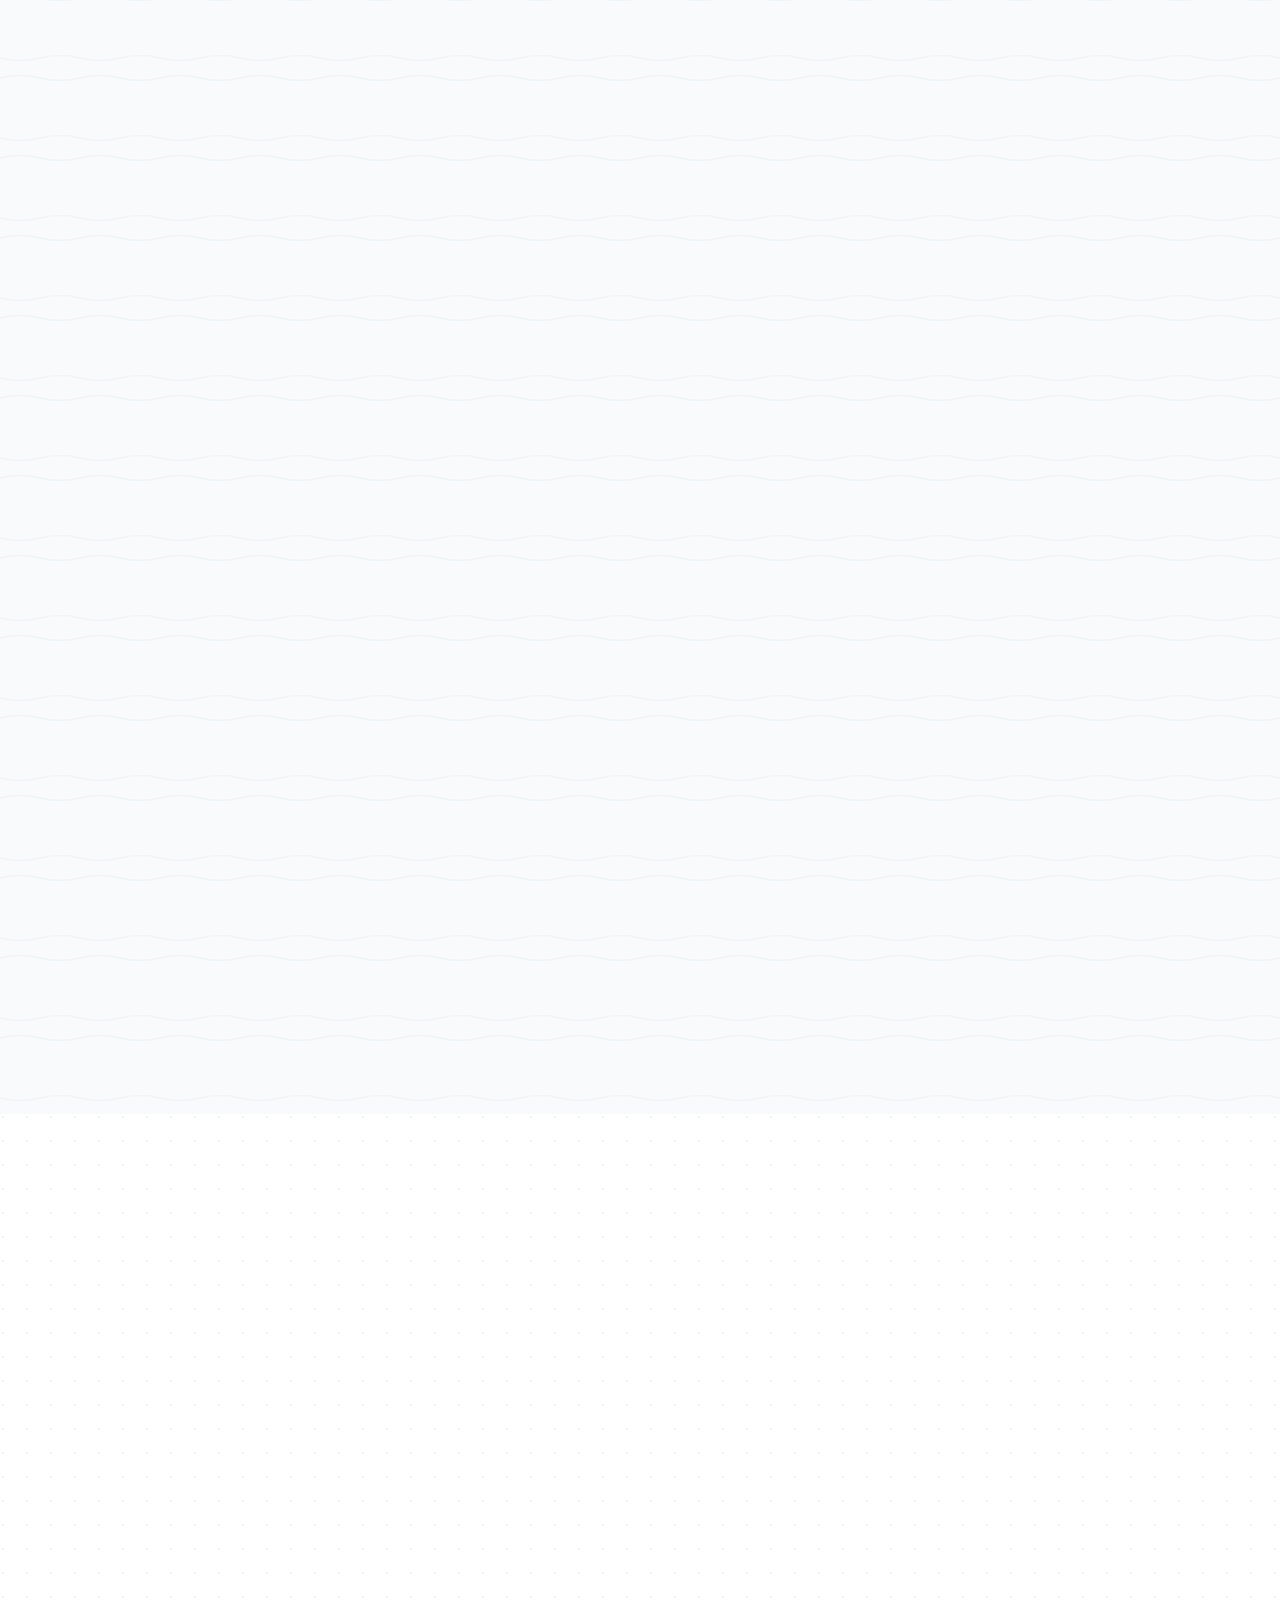
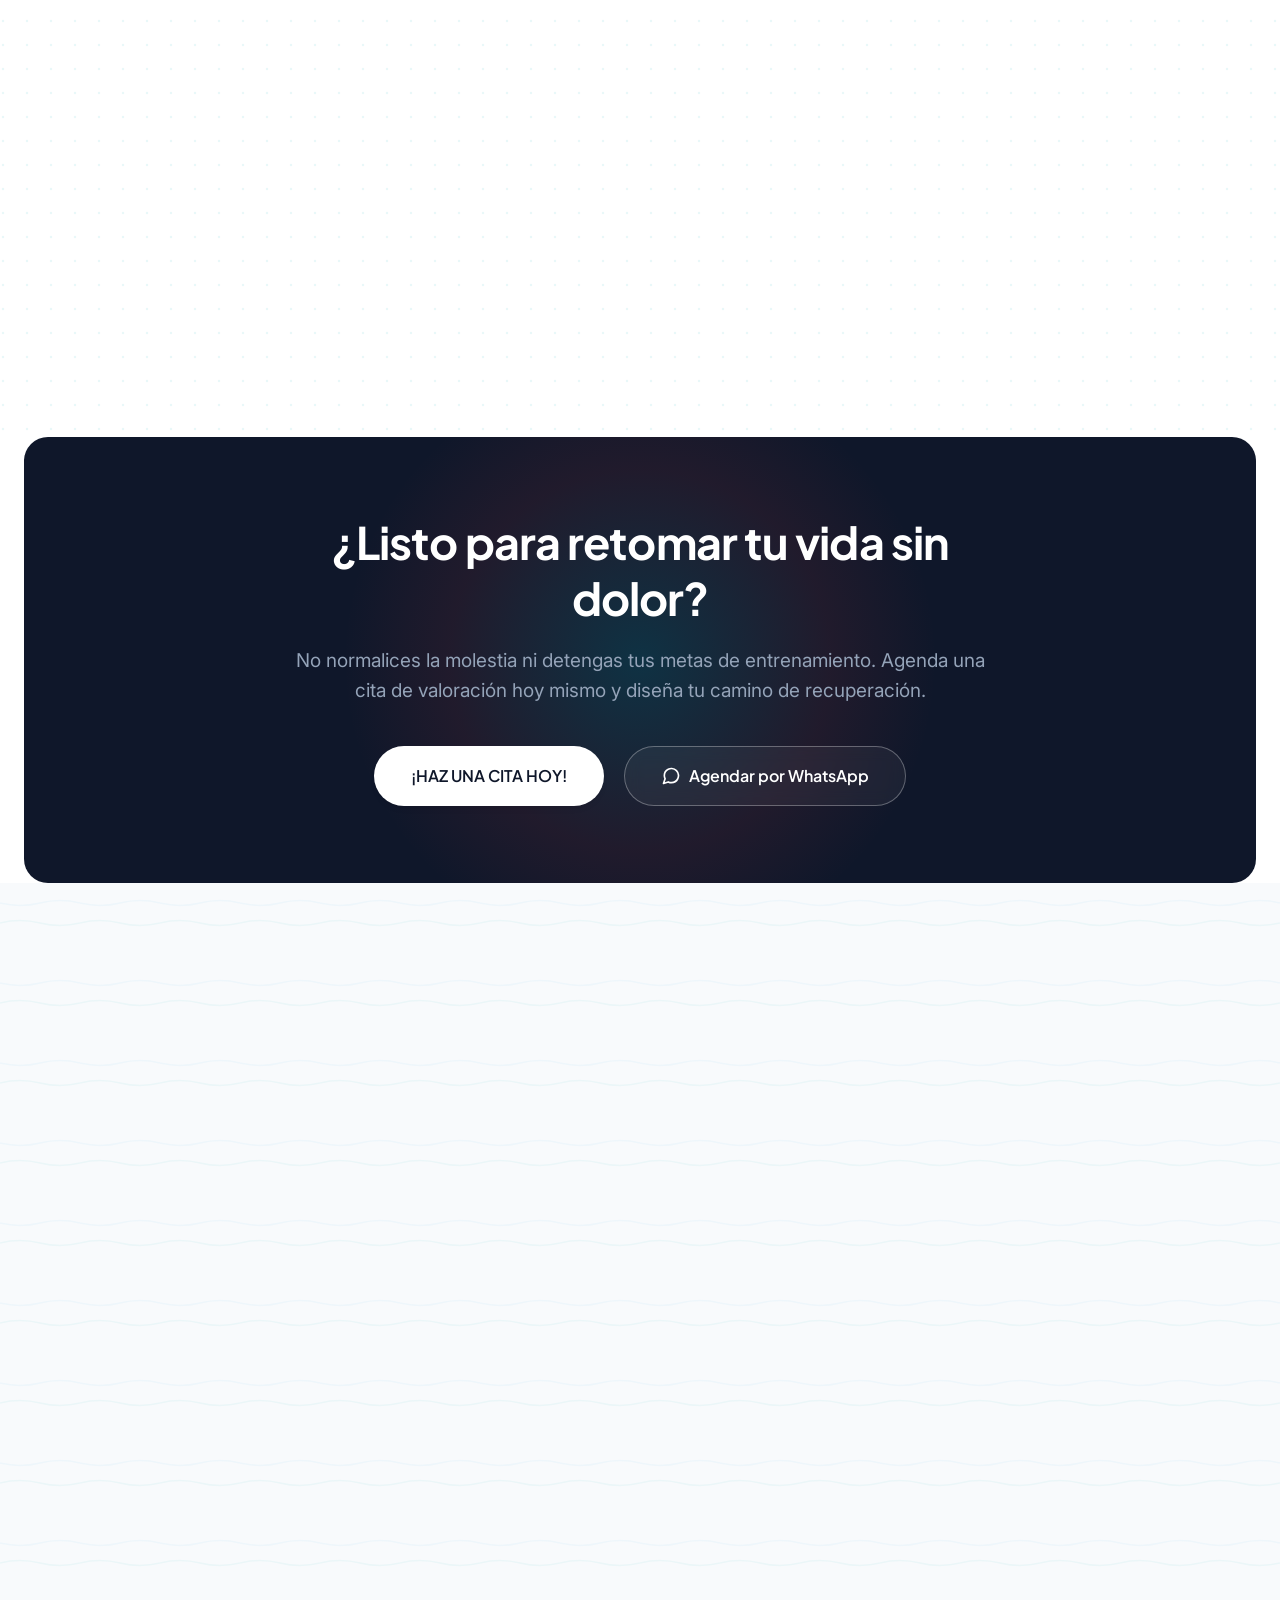
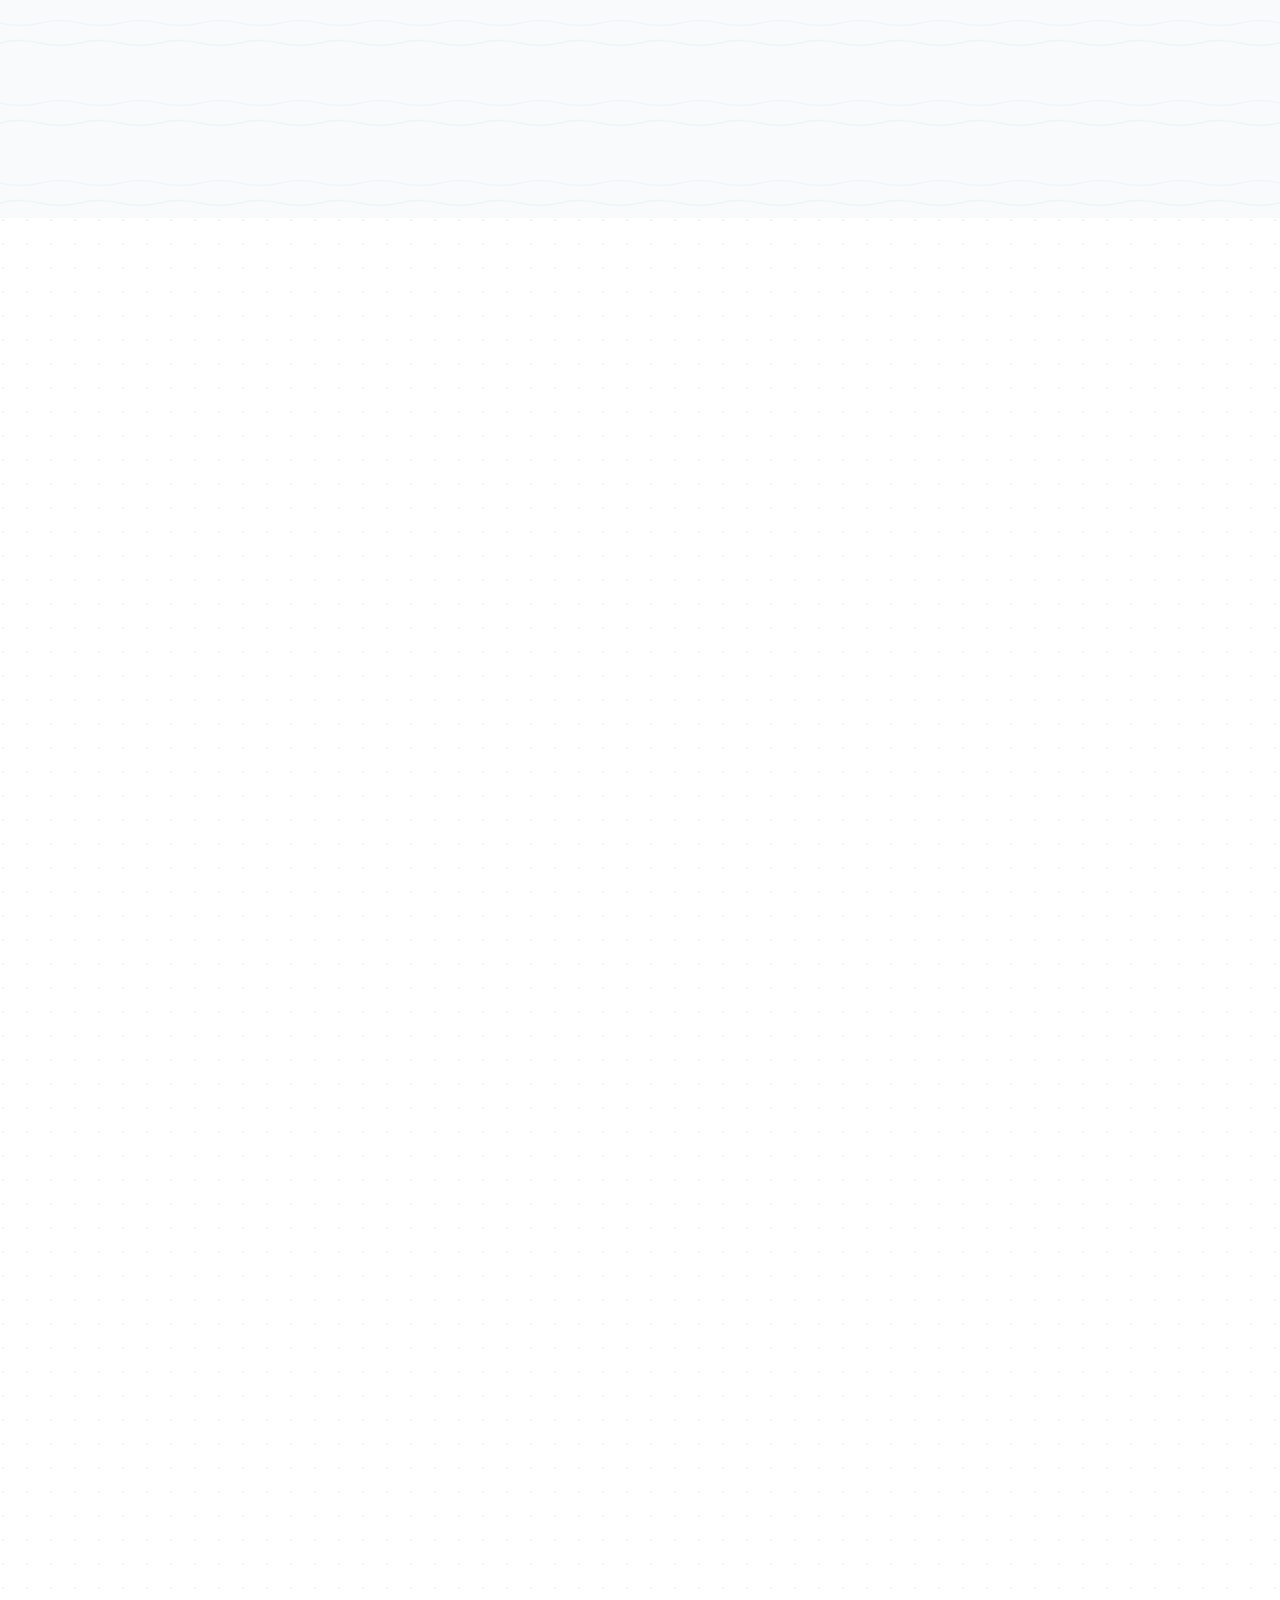
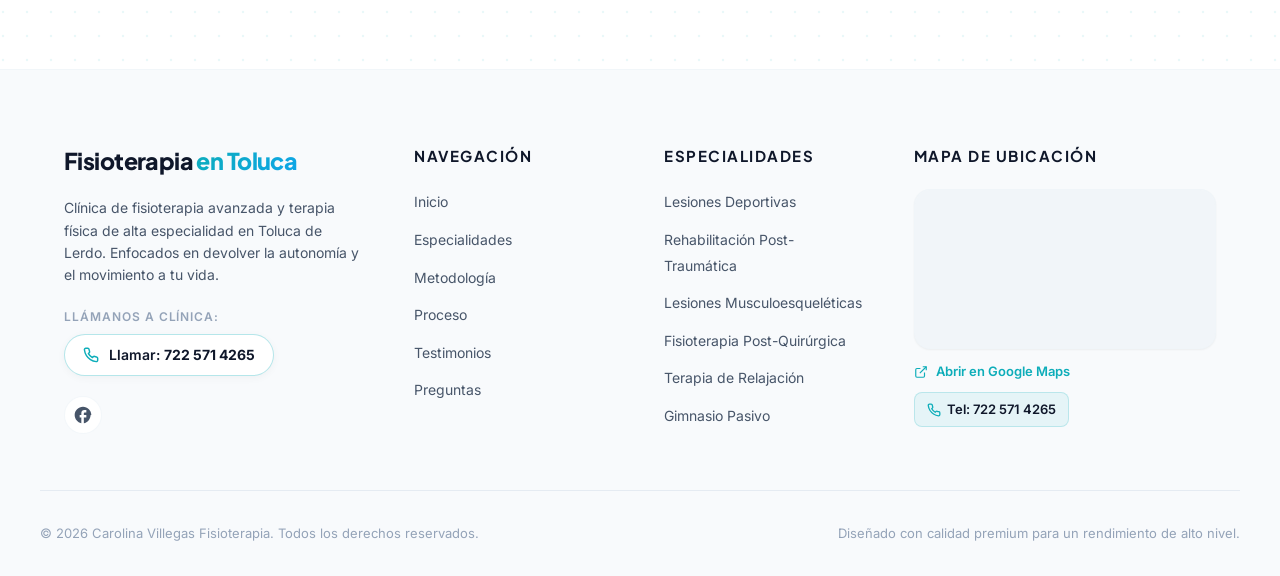
==== commit 5e72742c: "feat(calls, ads): agregar botones de llamada en menu, contacto y footer con tag de conversion de Goo" ====
--- a/index.html
+++ b/index.html
@@ -142,8 +142,8 @@
     <link rel="icon" href="assets/logo-50.png" type="image/png">
     
     <!-- Precarga del archivo de estilos principal (Evita demoras y prioriza la descarga) -->
-    <link rel="preload" href="styles.css?v=20261110-06" as="style">
-    <link rel="stylesheet" href="styles.css?v=20261110-06">
+    <link rel="preload" href="styles.css?v=20261110-07" as="style">
+    <link rel="stylesheet" href="styles.css?v=20261110-07">
     
     <!-- Tipografía Google Fonts: Optimizada asíncronamente (Evita el bloqueo de renderizado) -->
     <link rel="preconnect" href="https://fonts.googleapis.com">
@@ -184,6 +184,12 @@
             </nav>
             
             <div class="header-actions">
+                <a href="tel:7225714265" class="btn btn-call-nav" id="header-call-btn" aria-label="Llamar a la clínica al 722 571 4265">
+                    <svg width="15" height="15" viewBox="0 0 24 24" fill="none" stroke="currentColor" stroke-width="2.2" stroke-linecap="round" stroke-linejoin="round">
+                        <path d="M22 16.92v3a2 2 0 0 1-2.18 2 19.79 19.79 0 0 1-8.63-3.07 19.5 19.5 0 0 1-6-6 19.79 19.79 0 0 1-3.07-8.67A2 2 0 0 1 4.11 2h3a2 2 0 0 1 2 1.72 12.84 12.84 0 0 0 .7 2.81 2 2 0 0 1-.45 2.11L8.09 9.91a16 16 0 0 0 6 6l1.27-1.27a2 2 0 0 1 2.11-.45 12.84 12.84 0 0 0 2.81.7A2 2 0 0 1 22 16.92z"></path>
+                    </svg>
+                    <span class="btn-call-text">722 571 4265</span>
+                </a>
                 <a href="#contact" class="btn btn-primary btn-nav-cta" id="nav-cta-btn">Agendar Cita</a>
                 <button class="mobile-nav-toggle" id="mobile-nav-toggle" aria-label="Abrir menú" aria-expanded="false">
                     <span class="bar"></span>
@@ -220,6 +226,12 @@
         </div>
         <div class="mobile-drawer-footer">
             <a href="#contact" class="btn btn-primary btn-full-width mobile-drawer-cta">Agendar Cita</a>
+            <a href="tel:7225714265" class="btn btn-call-drawer btn-full-width mobile-drawer-call" id="drawer-call-btn" aria-label="Llamar a la clínica al 722 571 4265">
+                <svg width="18" height="18" viewBox="0 0 24 24" fill="none" stroke="currentColor" stroke-width="2.2" stroke-linecap="round" stroke-linejoin="round">
+                    <path d="M22 16.92v3a2 2 0 0 1-2.18 2 19.79 19.79 0 0 1-8.63-3.07 19.5 19.5 0 0 1-6-6 19.79 19.79 0 0 1-3.07-8.67A2 2 0 0 1 4.11 2h3a2 2 0 0 1 2 1.72 12.84 12.84 0 0 0 .7 2.81 2 2 0 0 1-.45 2.11L8.09 9.91a16 16 0 0 0 6 6l1.27-1.27a2 2 0 0 1 2.11-.45 12.84 12.84 0 0 0 2.81.7A2 2 0 0 1 22 16.92z"></path>
+                </svg>
+                <span>Llamar: <strong class="call-number">722 571 4265</strong></span>
+            </a>
             <a href="https://wa.me/5217225714265?text=Hola,%20quisiera%20agendar%20una%20cita%20con%20la%20Dra.%20Carolina%20Villegas" class="mobile-drawer-whatsapp" target="_blank" rel="noopener noreferrer">
                 <svg width="18" height="18" viewBox="0 0 24 24" fill="currentColor">
                     <path d="M.057 24l1.687-6.163c-1.041-1.804-1.588-3.849-1.587-5.946.003-6.556 5.338-11.891 11.893-11.891 3.181.001 6.167 1.24 8.413 3.488 2.245 2.248 3.481 5.236 3.48 8.414-.003 6.557-5.338 11.892-11.893 11.892-1.99-.001-3.951-.5-5.688-1.448l-6.305 1.654zm6.597-3.807c1.676.995 3.276 1.591 5.392 1.592 5.448 0 9.886-4.434 9.889-9.885.002-5.462-4.415-9.89-9.881-9.892-5.452 0-9.887 4.434-9.889 9.884-.001 2.225.651 3.891 1.746 5.634l-.999 3.648 3.742-.981zm11.387-5.464c-.074-.124-.272-.198-.57-.347-.297-.149-1.758-.868-2.031-.967-.272-.099-.47-.149-.669.149-.198.297-.768.967-.941 1.165-.173.198-.347.223-.644.074-.297-.149-1.255-.462-2.39-1.475-.883-.788-1.48-1.761-1.653-2.059-.173-.297-.018-.458.13-.606.134-.133.297-.347.446-.521.151-.172.2-.296.3-.495.099-.198.05-.372-.025-.521-.075-.148-.669-1.611-.916-2.206-.242-.579-.487-.501-.669-.51l-.57-.01c-.198 0-.52.074-.792.372s-1.04 1.016-1.04 2.479 1.065 2.876 1.213 3.074c.149.198 2.095 3.2 5.076 4.487.709.306 1.263.489 1.694.626.712.226 1.36.194 1.872.118.571-.085 1.758-.719 2.006-1.413.248-.695.248-1.29.173-1.414z"/>
@@ -983,17 +995,31 @@
                         </div>
                     </div>
                     
-                    <!-- Formulario de Reserva -->
+                    <!-- Formulario de Reserva / Canales Directos -->
                     <div class="contact-form-panel scroll-reveal">
                         <div class="form-wrapper">
-                            <h3 class="form-panel-title">Contáctanos por WhatsApp</h3>
-                            <p class="form-panel-desc">Haz clic en el botón y envíanos un mensaje para agendar tu valoración.</p>
-                            <a href="https://wa.me/5217225714265?text=Hola,%20quisiera%20agendar%20una%20cita%20de%20valoraci%C3%B3n%20con%20la%20Dra.%20Carolina%20Villegas" class="btn btn-primary btn-full-width" target="_blank" rel="noopener noreferrer">
-                                <span class="btn-text">Agendar por WhatsApp</span>
-                                <span class="whatsapp-btn-icon" style="margin-left:8px; vertical-align:middle;">
-                                    <svg width="20" height="20" viewBox="0 0 24 24" fill="none" stroke="currentColor" stroke-width="2" stroke-linecap="round" stroke-linejoin="round" class="whatsapp-icon"><path d="M21 11.5a8.38 8.38 0 0 1-.9 3.8 8.5 8.5 0 0 1-7.6 4.7 8.38 8.38 0 0 1-3.8-.9L3 21l1.9-5.7a8.38 8.38 0 0 1-.9-3.8 8.5 8.5 0 0 1 4.7-7.6 8.38 8.38 0 0 1 3.8-.9h.5a8.48 8.48 0 0 1 8 8v.5z"/></svg>
-                                </span>
-                            </a>
+                            <h3 class="form-panel-title">Agenda tu Valoración</h3>
+                            <p class="form-panel-desc">Elige tu canal preferido para apartar tu cita de forma inmediata:</p>
+                            
+                            <div class="contact-action-buttons">
+                                <a href="https://wa.me/5217225714265?text=Hola,%20quisiera%20agendar%20una%20cita%20de%20valoraci%C3%B3n%20con%20la%20Dra.%20Carolina%20Villegas" class="btn btn-primary btn-full-width" target="_blank" rel="noopener noreferrer">
+                                    <span class="btn-text">Agendar por WhatsApp</span>
+                                    <span class="whatsapp-btn-icon" style="margin-left:8px; vertical-align:middle;">
+                                        <svg width="20" height="20" viewBox="0 0 24 24" fill="none" stroke="currentColor" stroke-width="2" stroke-linecap="round" stroke-linejoin="round" class="whatsapp-icon"><path d="M21 11.5a8.38 8.38 0 0 1-.9 3.8 8.5 8.5 0 0 1-7.6 4.7 8.38 8.38 0 0 1-3.8-.9L3 21l1.9-5.7a8.38 8.38 0 0 1-.9-3.8 8.5 8.5 0 0 1 4.7-7.6 8.38 8.38 0 0 1 3.8-.9h.5a8.48 8.48 0 0 1 8 8v.5z"/></svg>
+                                    </span>
+                                </a>
+                                
+                                <div class="contact-btn-divider">
+                                    <span>o llámanos directamente</span>
+                                </div>
+                                
+                                <a href="tel:7225714265" class="btn btn-call-panel btn-full-width" id="contact-call-btn" aria-label="Llamar a la clínica al 722 571 4265">
+                                    <svg width="20" height="20" viewBox="0 0 24 24" fill="none" stroke="currentColor" stroke-width="2.2" stroke-linecap="round" stroke-linejoin="round">
+                                        <path d="M22 16.92v3a2 2 0 0 1-2.18 2 19.79 19.79 0 0 1-8.63-3.07 19.5 19.5 0 0 1-6-6 19.79 19.79 0 0 1-3.07-8.67A2 2 0 0 1 4.11 2h3a2 2 0 0 1 2 1.72 12.84 12.84 0 0 0 .7 2.81 2 2 0 0 1-.45 2.11L8.09 9.91a16 16 0 0 0 6 6l1.27-1.27a2 2 0 0 1 2.11-.45 12.84 12.84 0 0 0 2.81.7A2 2 0 0 1 22 16.92z"></path>
+                                    </svg>
+                                    <span>Llamar ahora: <strong class="call-number">722 571 4265</strong></span>
+                                </a>
+                            </div>
                         </div>
                     </div>
                     
@@ -1045,6 +1071,15 @@
                 <p class="footer-brand-desc">
                     Clínica de fisioterapia avanzada y terapia física de alta especialidad en Toluca de Lerdo. Enfocados en devolver la autonomía y el movimiento a tu vida.
                 </p>
+                <div class="footer-call-box">
+                    <span class="footer-call-label">Llámanos a clínica:</span>
+                    <a href="tel:7225714265" class="footer-call-btn" id="footer-call-btn" aria-label="Llamar a Carolina Villegas Fisioterapia al 722 571 4265">
+                        <svg width="16" height="16" viewBox="0 0 24 24" fill="none" stroke="currentColor" stroke-width="2.2" stroke-linecap="round" stroke-linejoin="round">
+                            <path d="M22 16.92v3a2 2 0 0 1-2.18 2 19.79 19.79 0 0 1-8.63-3.07 19.5 19.5 0 0 1-6-6 19.79 19.79 0 0 1-3.07-8.67A2 2 0 0 1 4.11 2h3a2 2 0 0 1 2 1.72 12.84 12.84 0 0 0 .7 2.81 2 2 0 0 1-.45 2.11L8.09 9.91a16 16 0 0 0 6 6l1.27-1.27a2 2 0 0 1 2.11-.45 12.84 12.84 0 0 0 2.81.7A2 2 0 0 1 22 16.92z"></path>
+                        </svg>
+                        <span>Llamar: <strong class="call-number">722 571 4265</strong></span>
+                    </a>
+                </div>
                 <div class="footer-socials">
                     <a href="https://www.facebook.com/Carolina-Villegas-Terapia-F%C3%ADsica-1382016711871959/" target="_blank" rel="noopener noreferrer" aria-label="Síguenos en Facebook" class="social-link">
                         <svg width="20" height="20" viewBox="0 0 24 24" fill="currentColor"><path d="M22 12c0-5.52-4.48-10-10-10S2 6.48 2 12c0 4.84 3.44 8.87 8 9.8V15H8v-3h2V9.5C10 7.57 11.57 6 13.5 6H16v3h-2c-.55 0-1 .45-1 1v2h3v3h-3v6.95c4.56-.93 8-4.96 8-9.75z"></path></svg>
@@ -1090,10 +1125,16 @@
                         title="Ubicación de Fisioterapia en Toluca en Google Maps">
                     </iframe>
                 </div>
-                <a href="https://maps.app.goo.gl/p3GwHWyAaHA6pc1r5" target="_blank" rel="noopener noreferrer" class="footer-map-link-btn">
-                    <svg width="14" height="14" viewBox="0 0 24 24" fill="none" stroke="currentColor" stroke-width="2"><path d="M18 13v6a2 2 0 0 1-2 2H5a2 2 0 0 1-2-2V8a2 2 0 0 1 2-2h6"></path><polyline points="15 3 21 3 21 9"></polyline><line x1="10" y1="14" x2="21" y2="3"></line></svg>
-                    <span>Abrir en Google Maps</span>
-                </a>
+                <div class="footer-map-actions">
+                    <a href="https://maps.app.goo.gl/p3GwHWyAaHA6pc1r5" target="_blank" rel="noopener noreferrer" class="footer-map-link-btn">
+                        <svg width="14" height="14" viewBox="0 0 24 24" fill="none" stroke="currentColor" stroke-width="2"><path d="M18 13v6a2 2 0 0 1-2 2H5a2 2 0 0 1-2-2V8a2 2 0 0 1 2-2h6"></path><polyline points="15 3 21 3 21 9"></polyline><line x1="10" y1="14" x2="21" y2="3"></line></svg>
+                        <span>Abrir en Google Maps</span>
+                    </a>
+                    <a href="tel:7225714265" class="footer-map-call-btn" id="footer-map-call-btn" aria-label="Llamar a la clínica al 722 571 4265">
+                        <svg width="14" height="14" viewBox="0 0 24 24" fill="none" stroke="currentColor" stroke-width="2.2"><path d="M22 16.92v3a2 2 0 0 1-2.18 2 19.79 19.79 0 0 1-8.63-3.07 19.5 19.5 0 0 1-6-6 19.79 19.79 0 0 1-3.07-8.67A2 2 0 0 1 4.11 2h3a2 2 0 0 1 2 1.72 12.84 12.84 0 0 0 .7 2.81 2 2 0 0 1-.45 2.11L8.09 9.91a16 16 0 0 0 6 6l1.27-1.27a2 2 0 0 1 2.11-.45 12.84 12.84 0 0 0 2.81.7A2 2 0 0 1 22 16.92z"></path></svg>
+                        <span>Tel: 722 571 4265</span>
+                    </a>
+                </div>
             </div>
         </div>
         
@@ -1118,6 +1159,6 @@
 
     
     <!-- Archivo JS -->
-    <script src="script.js?v=20261110-06" defer></script>
+    <script src="script.js?v=20261110-07" defer></script>
 </body>
 </html>
--- a/styles.css
+++ b/styles.css
@@ -264,6 +264,39 @@
 .btn-nav-cta {
     padding: 10px 22px;
     font-size: 0.875rem;
+}
+
+.btn-call-nav {
+    display: inline-flex;
+    align-items: center;
+    gap: 8px;
+    padding: 8px 16px;
+    font-size: 0.875rem;
+    font-weight: 600;
+    color: var(--dark-navy);
+    background: rgba(13, 173, 185, 0.08);
+    border: 1px solid rgba(13, 173, 185, 0.25);
+    border-radius: var(--border-radius-full);
+    text-decoration: none;
+    transition: all var(--transition-fast);
+}
+
+.btn-call-nav svg {
+    color: var(--primary);
+    transition: transform var(--transition-fast);
+}
+
+.btn-call-nav:hover {
+    background: var(--primary);
+    color: #ffffff;
+    border-color: var(--primary);
+    transform: translateY(-2px);
+    box-shadow: 0 4px 14px rgba(13, 173, 185, 0.3);
+}
+
+.btn-call-nav:hover svg {
+    color: #ffffff;
+    transform: scale(1.1);
 }
 
 .btn-lg {
@@ -1964,7 +1997,69 @@
 .form-panel-desc {
     font-size: 0.9375rem;
     color: var(--slate-400);
-    margin-bottom: 36px;
+    margin-bottom: 28px;
+}
+
+.contact-action-buttons {
+    display: flex;
+    flex-direction: column;
+    gap: 14px;
+}
+
+.contact-btn-divider {
+    display: flex;
+    align-items: center;
+    text-align: center;
+    color: var(--slate-400);
+    font-size: 0.8125rem;
+    font-weight: 500;
+    margin: 4px 0;
+}
+
+.contact-btn-divider::before,
+.contact-btn-divider::after {
+    content: '';
+    flex: 1;
+    border-bottom: 1px solid rgba(226, 232, 240, 0.9);
+}
+
+.contact-btn-divider span {
+    padding: 0 12px;
+}
+
+.btn-call-panel {
+    display: inline-flex;
+    align-items: center;
+    justify-content: center;
+    gap: 10px;
+    padding: 15px 24px;
+    background: var(--bg-white);
+    color: var(--dark-navy);
+    border: 1.5px solid rgba(13, 173, 185, 0.4);
+    border-radius: var(--border-radius-full);
+    font-size: 1rem;
+    font-weight: 700;
+    text-decoration: none;
+    box-shadow: 0 4px 14px rgba(15, 23, 42, 0.05);
+    transition: all var(--transition-fast);
+}
+
+.btn-call-panel svg {
+    color: var(--primary);
+    transition: transform var(--transition-fast);
+}
+
+.btn-call-panel:hover {
+    background: var(--dark-navy);
+    color: #ffffff;
+    border-color: var(--dark-navy);
+    transform: translateY(-2px);
+    box-shadow: 0 8px 20px rgba(15, 23, 42, 0.15);
+}
+
+.btn-call-panel:hover svg {
+    color: var(--primary-teal);
+    transform: scale(1.1);
 }
 
 .booking-form {
@@ -2203,8 +2298,58 @@
     font-size: 0.875rem;
     color: var(--slate-600);
     margin-top: 20px;
-    margin-bottom: 24px;
+    margin-bottom: 20px;
     line-height: 1.6;
+}
+
+.footer-call-box {
+    margin: 0 0 20px;
+    display: flex;
+    flex-direction: column;
+    gap: 8px;
+}
+
+.footer-call-label {
+    font-size: 0.75rem;
+    text-transform: uppercase;
+    letter-spacing: 0.08em;
+    font-weight: 600;
+    color: var(--slate-400);
+}
+
+.footer-call-btn {
+    display: inline-flex;
+    align-items: center;
+    gap: 10px;
+    padding: 9px 18px;
+    background: var(--bg-white);
+    color: var(--dark-navy);
+    border: 1px solid rgba(13, 173, 185, 0.3);
+    border-radius: var(--border-radius-full);
+    font-size: 0.875rem;
+    font-weight: 600;
+    text-decoration: none;
+    width: fit-content;
+    transition: all var(--transition-fast);
+    box-shadow: 0 2px 8px rgba(0, 0, 0, 0.04);
+}
+
+.footer-call-btn svg {
+    color: var(--primary);
+    transition: transform var(--transition-fast);
+}
+
+.footer-call-btn:hover {
+    background: var(--primary);
+    color: #ffffff;
+    border-color: var(--primary);
+    transform: translateY(-2px);
+    box-shadow: 0 6px 16px rgba(13, 173, 185, 0.25);
+}
+
+.footer-call-btn:hover svg {
+    color: #ffffff;
+    transform: scale(1.1);
 }
 
 .footer-socials {
@@ -2273,11 +2418,19 @@
     border: 0;
 }
 
+.footer-map-actions {
+    display: flex;
+    align-items: center;
+    justify-content: space-between;
+    flex-wrap: wrap;
+    gap: 10px;
+    margin-top: 12px;
+}
+
 .footer-map-link-btn {
     display: inline-flex;
     align-items: center;
     gap: 8px;
-    margin-top: 12px;
     font-size: 0.8125rem;
     font-weight: 600;
     color: var(--primary);
@@ -2288,6 +2441,35 @@
 .footer-map-link-btn:hover {
     color: var(--primary-dark);
     transform: translateX(3px);
+}
+
+.footer-map-call-btn {
+    display: inline-flex;
+    align-items: center;
+    gap: 6px;
+    font-size: 0.8125rem;
+    font-weight: 600;
+    color: var(--dark-navy);
+    text-decoration: none;
+    padding: 6px 12px;
+    background: rgba(13, 173, 185, 0.08);
+    border: 1px solid rgba(13, 173, 185, 0.2);
+    border-radius: var(--border-radius-sm);
+    transition: all var(--transition-fast);
+}
+
+.footer-map-call-btn svg {
+    color: var(--primary);
+}
+
+.footer-map-call-btn:hover {
+    background: var(--primary);
+    color: #ffffff;
+    border-color: var(--primary);
+}
+
+.footer-map-call-btn:hover svg {
+    color: #ffffff;
 }
 
 .footer-bottom {
@@ -2901,8 +3083,54 @@
     .mobile-drawer-whatsapp:active {
         background-color: #ecfdf5;
     }
+
+    .btn-call-drawer {
+        display: flex;
+        align-items: center;
+        justify-content: center;
+        gap: 10px;
+        padding: 13px 16px;
+        background: rgba(13, 173, 185, 0.08);
+        color: var(--dark-navy);
+        border: 1.5px solid rgba(13, 173, 185, 0.35);
+        border-radius: 12px;
+        font-weight: 700;
+        font-size: 0.95rem;
+        text-decoration: none;
+        transition: all var(--transition-fast);
+    }
+
+    .btn-call-drawer svg {
+        color: var(--primary);
+    }
+
+    .btn-call-drawer:hover, .btn-call-drawer:active {
+        background: var(--primary);
+        color: #ffffff;
+        border-color: var(--primary);
+    }
+
+    .btn-call-drawer:hover svg, .btn-call-drawer:active svg {
+        color: #ffffff;
+    }
     
     .btn-nav-cta {
+        display: none;
+    }
+
+    .btn-call-nav {
+        padding: 0;
+        width: 38px;
+        height: 38px;
+        border-radius: 50%;
+        display: inline-flex;
+        align-items: center;
+        justify-content: center;
+        background: var(--teal-50);
+        border: 1px solid rgba(13, 173, 185, 0.35);
+    }
+    
+    .btn-call-nav .btn-call-text {
         display: none;
     }
     
@@ -3217,6 +3445,21 @@
         grid-template-columns: 1fr;
         gap: 28px;
     }
+
+    .footer-call-btn {
+        width: 100%;
+        justify-content: center;
+    }
+
+    .footer-map-actions {
+        flex-direction: column;
+        align-items: stretch;
+    }
+
+    .footer-map-call-btn {
+        justify-content: center;
+        padding: 8px 12px;
+    }
     
     .footer-bottom {
         flex-direction: column;
--- a/styles.css
+++ b/styles.css
@@ -264,6 +264,39 @@
 .btn-nav-cta {
     padding: 10px 22px;
     font-size: 0.875rem;
+}
+
+.btn-call-nav {
+    display: inline-flex;
+    align-items: center;
+    gap: 8px;
+    padding: 8px 16px;
+    font-size: 0.875rem;
+    font-weight: 600;
+    color: var(--dark-navy);
+    background: rgba(13, 173, 185, 0.08);
+    border: 1px solid rgba(13, 173, 185, 0.25);
+    border-radius: var(--border-radius-full);
+    text-decoration: none;
+    transition: all var(--transition-fast);
+}
+
+.btn-call-nav svg {
+    color: var(--primary);
+    transition: transform var(--transition-fast);
+}
+
+.btn-call-nav:hover {
+    background: var(--primary);
+    color: #ffffff;
+    border-color: var(--primary);
+    transform: translateY(-2px);
+    box-shadow: 0 4px 14px rgba(13, 173, 185, 0.3);
+}
+
+.btn-call-nav:hover svg {
+    color: #ffffff;
+    transform: scale(1.1);
 }
 
 .btn-lg {
@@ -1964,7 +1997,69 @@
 .form-panel-desc {
     font-size: 0.9375rem;
     color: var(--slate-400);
-    margin-bottom: 36px;
+    margin-bottom: 28px;
+}
+
+.contact-action-buttons {
+    display: flex;
+    flex-direction: column;
+    gap: 14px;
+}
+
+.contact-btn-divider {
+    display: flex;
+    align-items: center;
+    text-align: center;
+    color: var(--slate-400);
+    font-size: 0.8125rem;
+    font-weight: 500;
+    margin: 4px 0;
+}
+
+.contact-btn-divider::before,
+.contact-btn-divider::after {
+    content: '';
+    flex: 1;
+    border-bottom: 1px solid rgba(226, 232, 240, 0.9);
+}
+
+.contact-btn-divider span {
+    padding: 0 12px;
+}
+
+.btn-call-panel {
+    display: inline-flex;
+    align-items: center;
+    justify-content: center;
+    gap: 10px;
+    padding: 15px 24px;
+    background: var(--bg-white);
+    color: var(--dark-navy);
+    border: 1.5px solid rgba(13, 173, 185, 0.4);
+    border-radius: var(--border-radius-full);
+    font-size: 1rem;
+    font-weight: 700;
+    text-decoration: none;
+    box-shadow: 0 4px 14px rgba(15, 23, 42, 0.05);
+    transition: all var(--transition-fast);
+}
+
+.btn-call-panel svg {
+    color: var(--primary);
+    transition: transform var(--transition-fast);
+}
+
+.btn-call-panel:hover {
+    background: var(--dark-navy);
+    color: #ffffff;
+    border-color: var(--dark-navy);
+    transform: translateY(-2px);
+    box-shadow: 0 8px 20px rgba(15, 23, 42, 0.15);
+}
+
+.btn-call-panel:hover svg {
+    color: var(--primary-teal);
+    transform: scale(1.1);
 }
 
 .booking-form {
@@ -2203,8 +2298,58 @@
     font-size: 0.875rem;
     color: var(--slate-600);
     margin-top: 20px;
-    margin-bottom: 24px;
+    margin-bottom: 20px;
     line-height: 1.6;
+}
+
+.footer-call-box {
+    margin: 0 0 20px;
+    display: flex;
+    flex-direction: column;
+    gap: 8px;
+}
+
+.footer-call-label {
+    font-size: 0.75rem;
+    text-transform: uppercase;
+    letter-spacing: 0.08em;
+    font-weight: 600;
+    color: var(--slate-400);
+}
+
+.footer-call-btn {
+    display: inline-flex;
+    align-items: center;
+    gap: 10px;
+    padding: 9px 18px;
+    background: var(--bg-white);
+    color: var(--dark-navy);
+    border: 1px solid rgba(13, 173, 185, 0.3);
+    border-radius: var(--border-radius-full);
+    font-size: 0.875rem;
+    font-weight: 600;
+    text-decoration: none;
+    width: fit-content;
+    transition: all var(--transition-fast);
+    box-shadow: 0 2px 8px rgba(0, 0, 0, 0.04);
+}
+
+.footer-call-btn svg {
+    color: var(--primary);
+    transition: transform var(--transition-fast);
+}
+
+.footer-call-btn:hover {
+    background: var(--primary);
+    color: #ffffff;
+    border-color: var(--primary);
+    transform: translateY(-2px);
+    box-shadow: 0 6px 16px rgba(13, 173, 185, 0.25);
+}
+
+.footer-call-btn:hover svg {
+    color: #ffffff;
+    transform: scale(1.1);
 }
 
 .footer-socials {
@@ -2273,11 +2418,19 @@
     border: 0;
 }
 
+.footer-map-actions {
+    display: flex;
+    align-items: center;
+    justify-content: space-between;
+    flex-wrap: wrap;
+    gap: 10px;
+    margin-top: 12px;
+}
+
 .footer-map-link-btn {
     display: inline-flex;
     align-items: center;
     gap: 8px;
-    margin-top: 12px;
     font-size: 0.8125rem;
     font-weight: 600;
     color: var(--primary);
@@ -2288,6 +2441,35 @@
 .footer-map-link-btn:hover {
     color: var(--primary-dark);
     transform: translateX(3px);
+}
+
+.footer-map-call-btn {
+    display: inline-flex;
+    align-items: center;
+    gap: 6px;
+    font-size: 0.8125rem;
+    font-weight: 600;
+    color: var(--dark-navy);
+    text-decoration: none;
+    padding: 6px 12px;
+    background: rgba(13, 173, 185, 0.08);
+    border: 1px solid rgba(13, 173, 185, 0.2);
+    border-radius: var(--border-radius-sm);
+    transition: all var(--transition-fast);
+}
+
+.footer-map-call-btn svg {
+    color: var(--primary);
+}
+
+.footer-map-call-btn:hover {
+    background: var(--primary);
+    color: #ffffff;
+    border-color: var(--primary);
+}
+
+.footer-map-call-btn:hover svg {
+    color: #ffffff;
 }
 
 .footer-bottom {
@@ -2901,8 +3083,54 @@
     .mobile-drawer-whatsapp:active {
         background-color: #ecfdf5;
     }
+
+    .btn-call-drawer {
+        display: flex;
+        align-items: center;
+        justify-content: center;
+        gap: 10px;
+        padding: 13px 16px;
+        background: rgba(13, 173, 185, 0.08);
+        color: var(--dark-navy);
+        border: 1.5px solid rgba(13, 173, 185, 0.35);
+        border-radius: 12px;
+        font-weight: 700;
+        font-size: 0.95rem;
+        text-decoration: none;
+        transition: all var(--transition-fast);
+    }
+
+    .btn-call-drawer svg {
+        color: var(--primary);
+    }
+
+    .btn-call-drawer:hover, .btn-call-drawer:active {
+        background: var(--primary);
+        color: #ffffff;
+        border-color: var(--primary);
+    }
+
+    .btn-call-drawer:hover svg, .btn-call-drawer:active svg {
+        color: #ffffff;
+    }
     
     .btn-nav-cta {
+        display: none;
+    }
+
+    .btn-call-nav {
+        padding: 0;
+        width: 38px;
+        height: 38px;
+        border-radius: 50%;
+        display: inline-flex;
+        align-items: center;
+        justify-content: center;
+        background: var(--teal-50);
+        border: 1px solid rgba(13, 173, 185, 0.35);
+    }
+    
+    .btn-call-nav .btn-call-text {
         display: none;
     }
     
@@ -3217,6 +3445,21 @@
         grid-template-columns: 1fr;
         gap: 28px;
     }
+
+    .footer-call-btn {
+        width: 100%;
+        justify-content: center;
+    }
+
+    .footer-map-actions {
+        flex-direction: column;
+        align-items: stretch;
+    }
+
+    .footer-map-call-btn {
+        justify-content: center;
+        padding: 8px 12px;
+    }
     
     .footer-bottom {
         flex-direction: column;
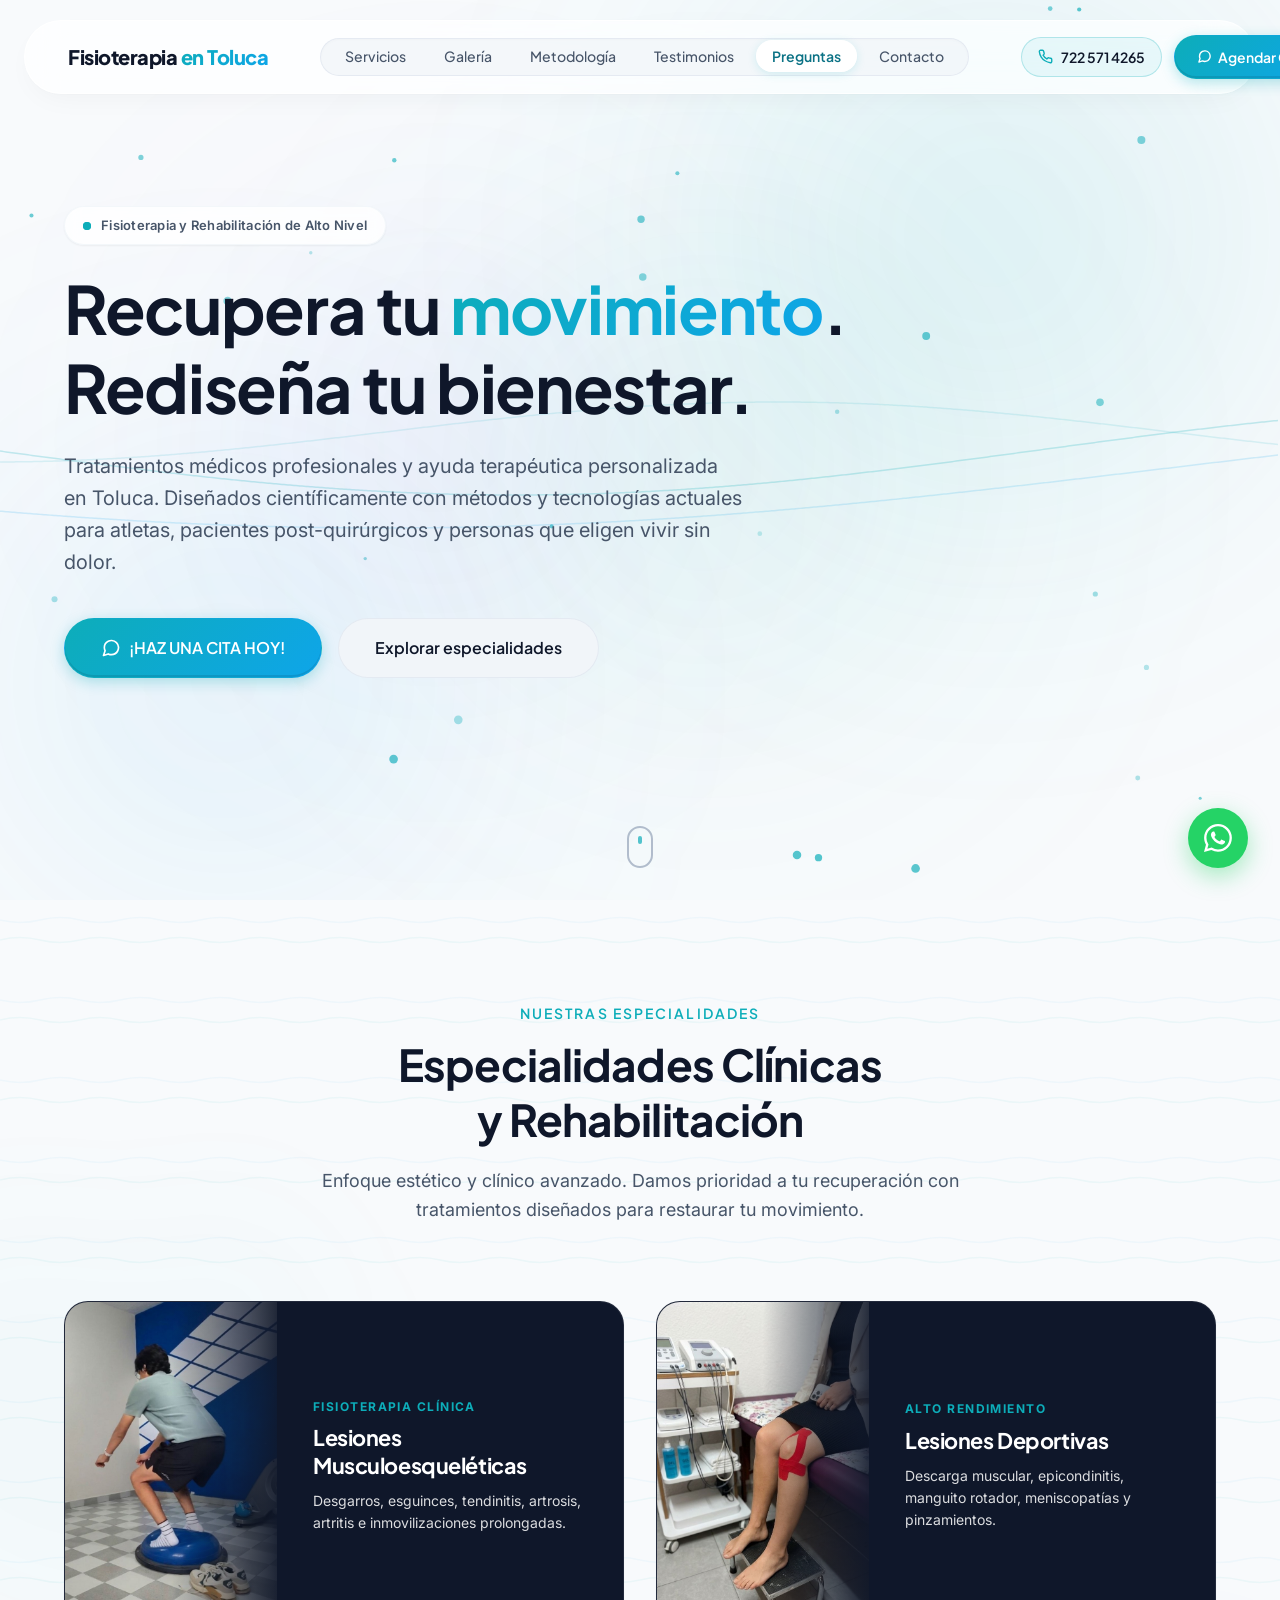
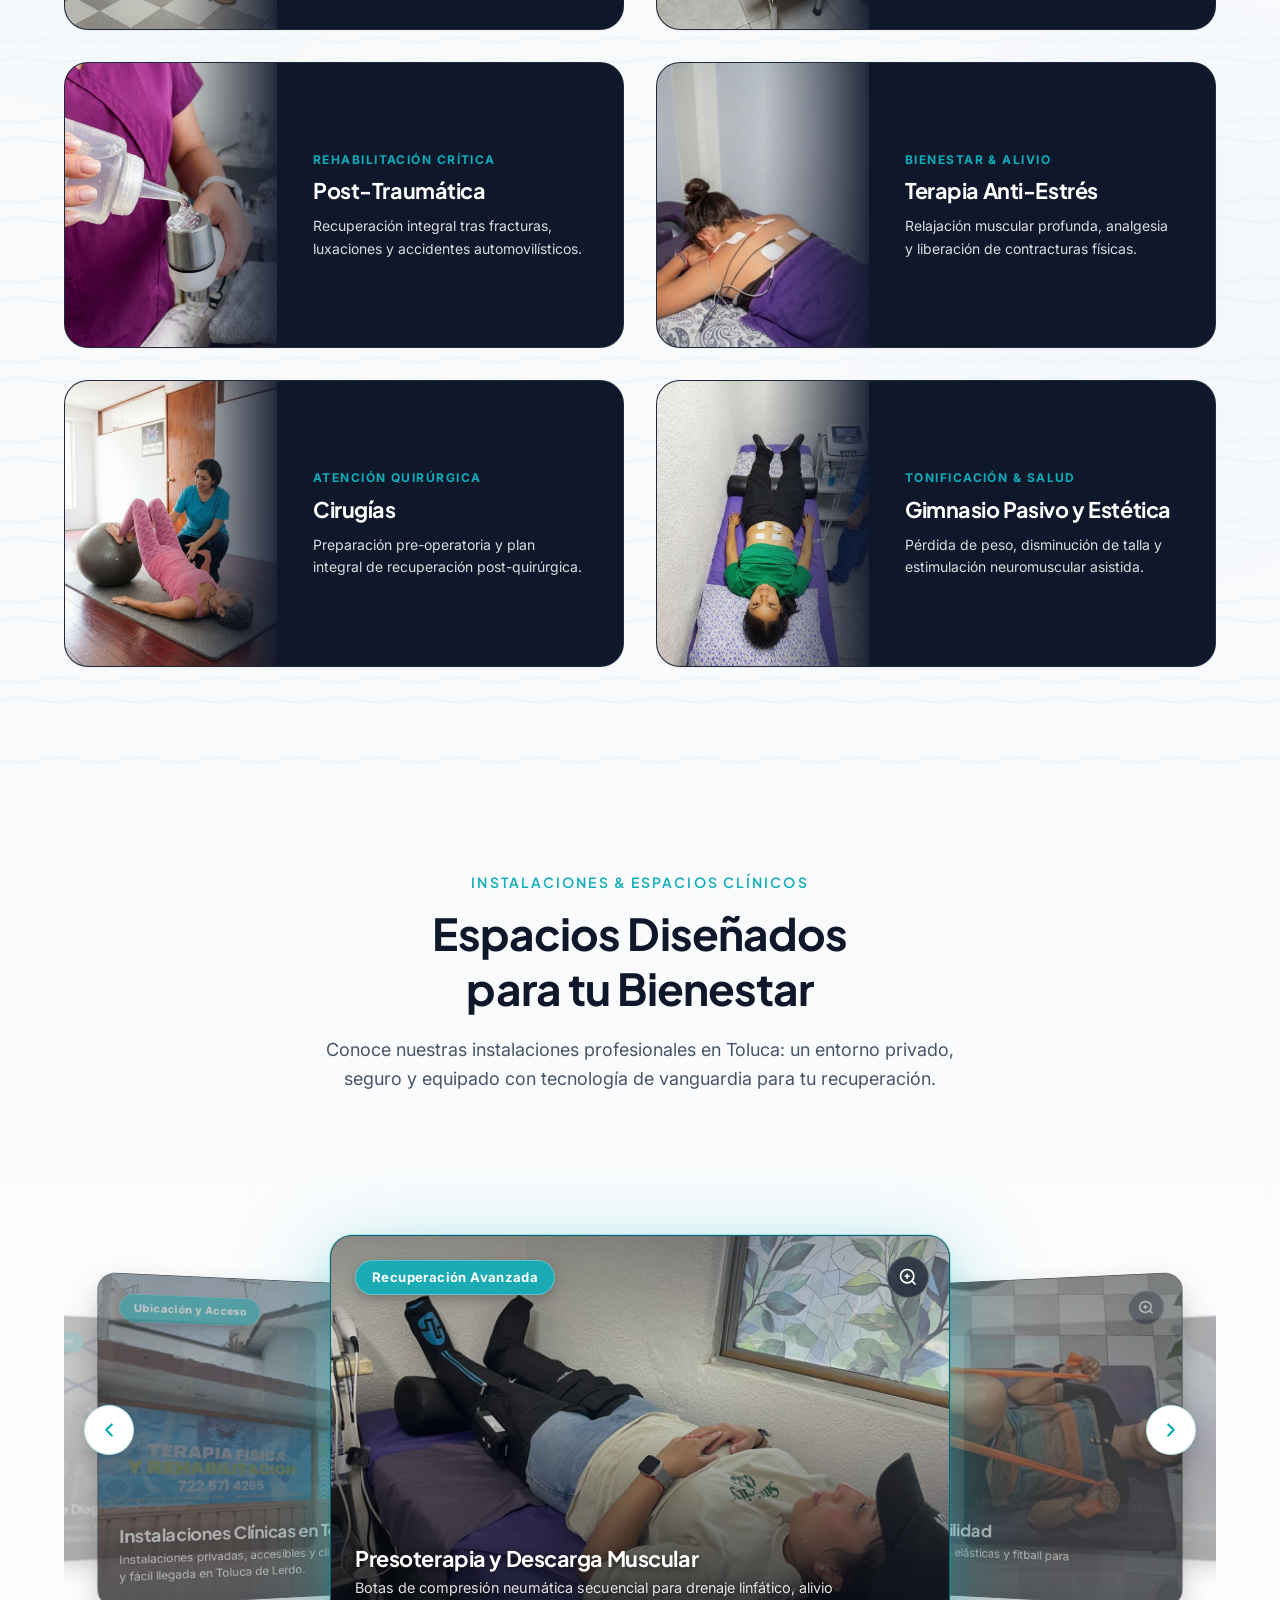
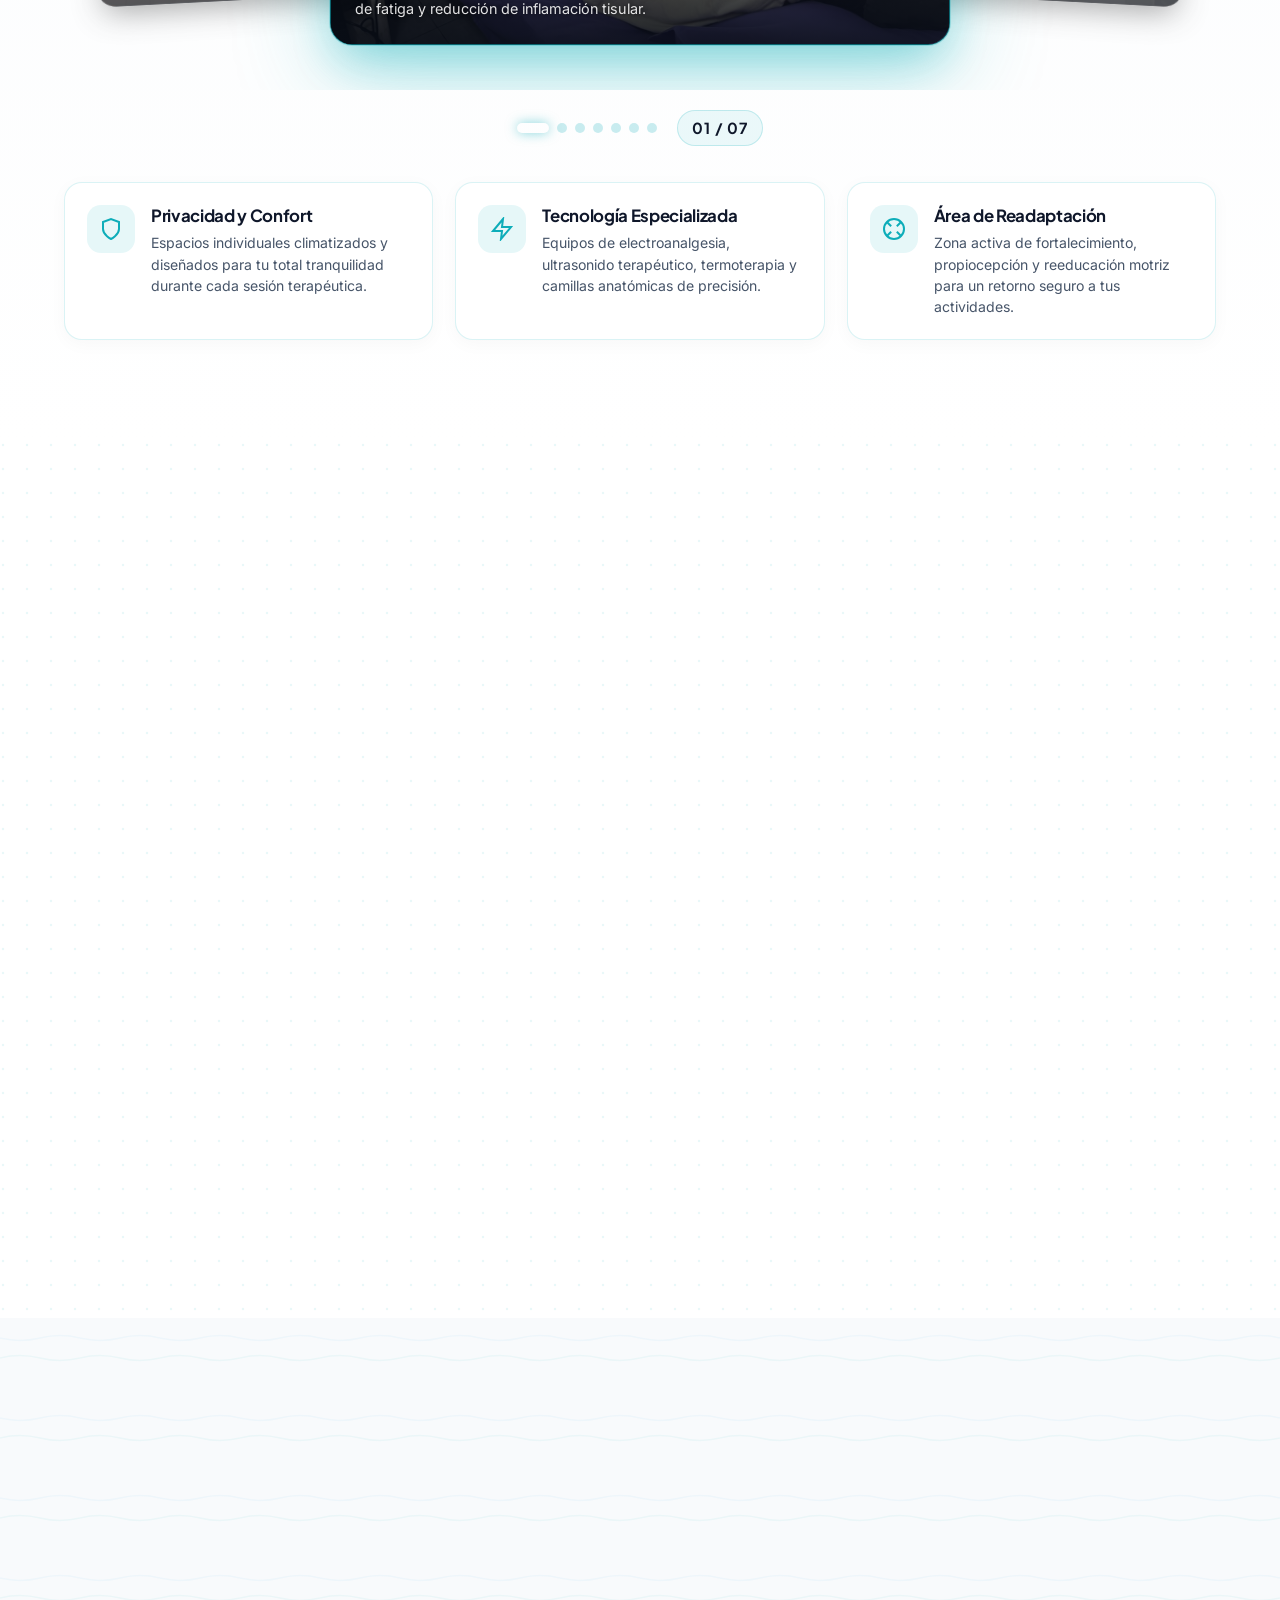
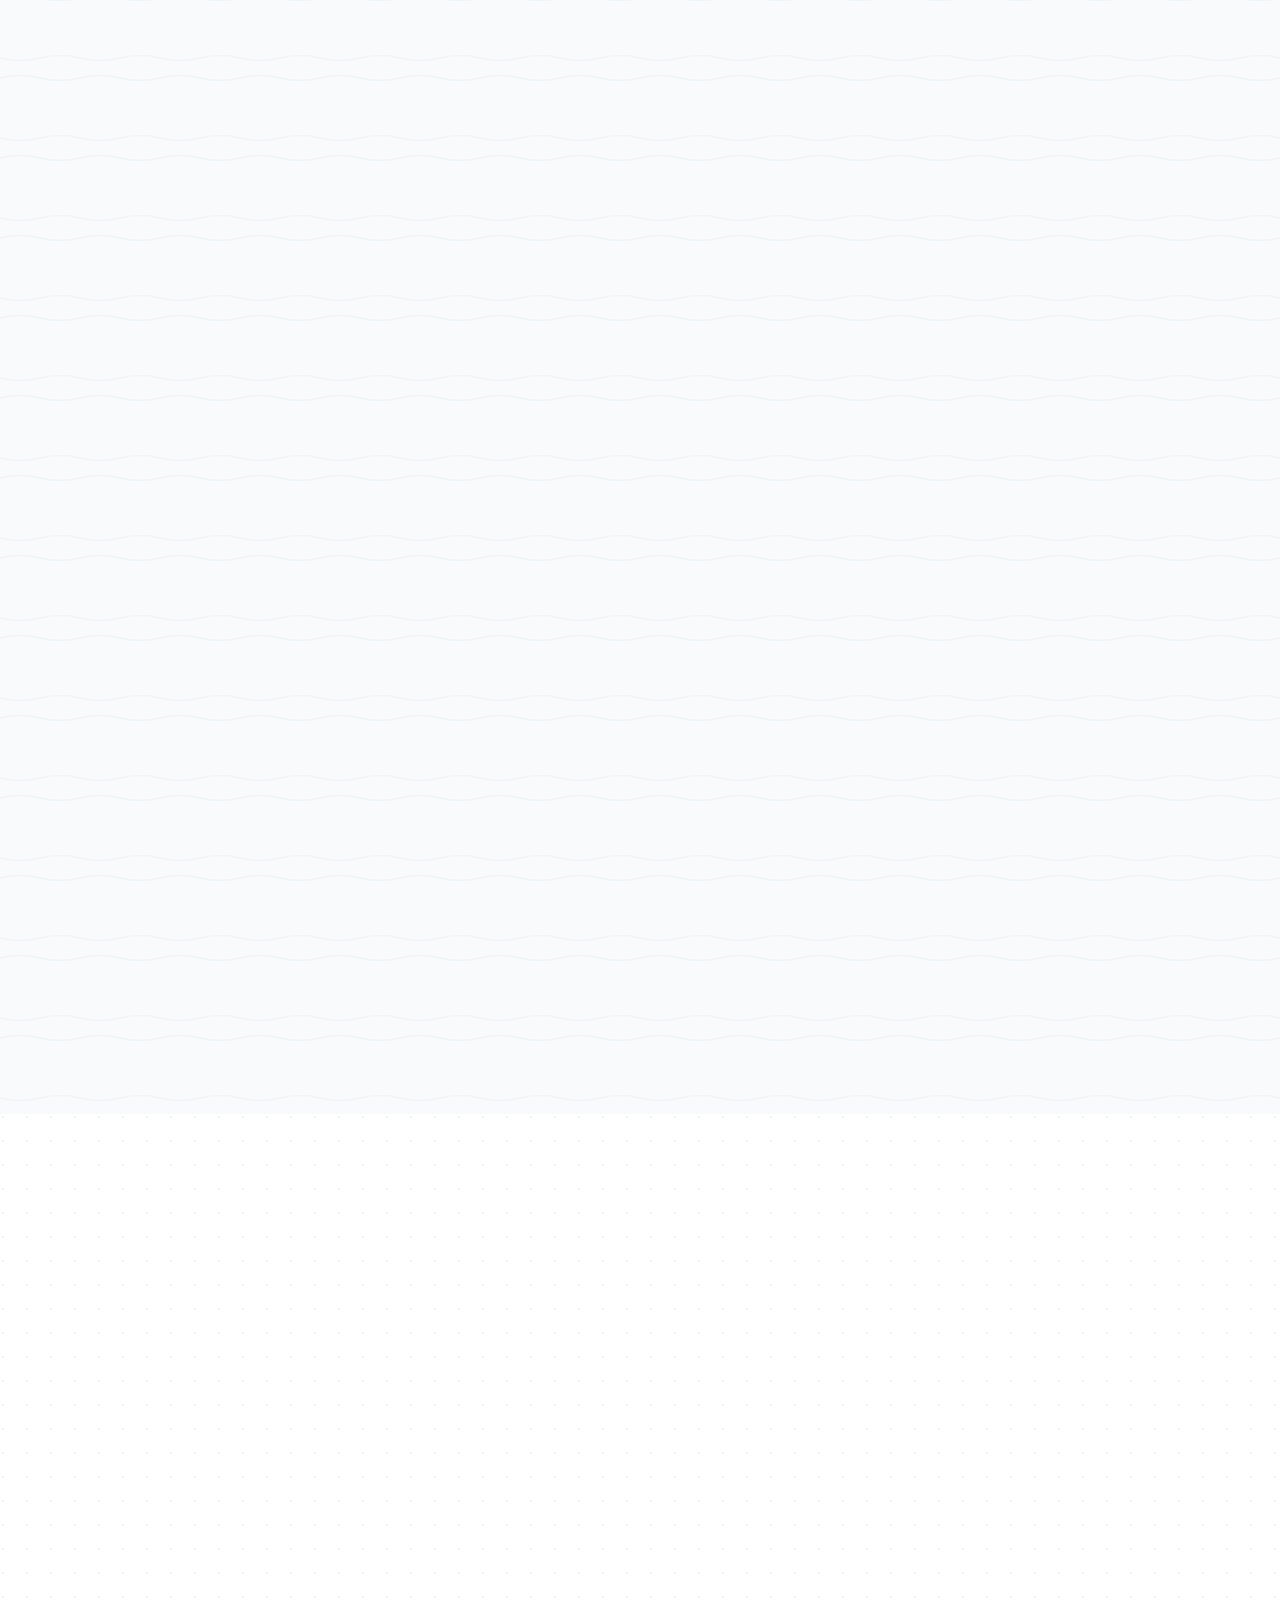
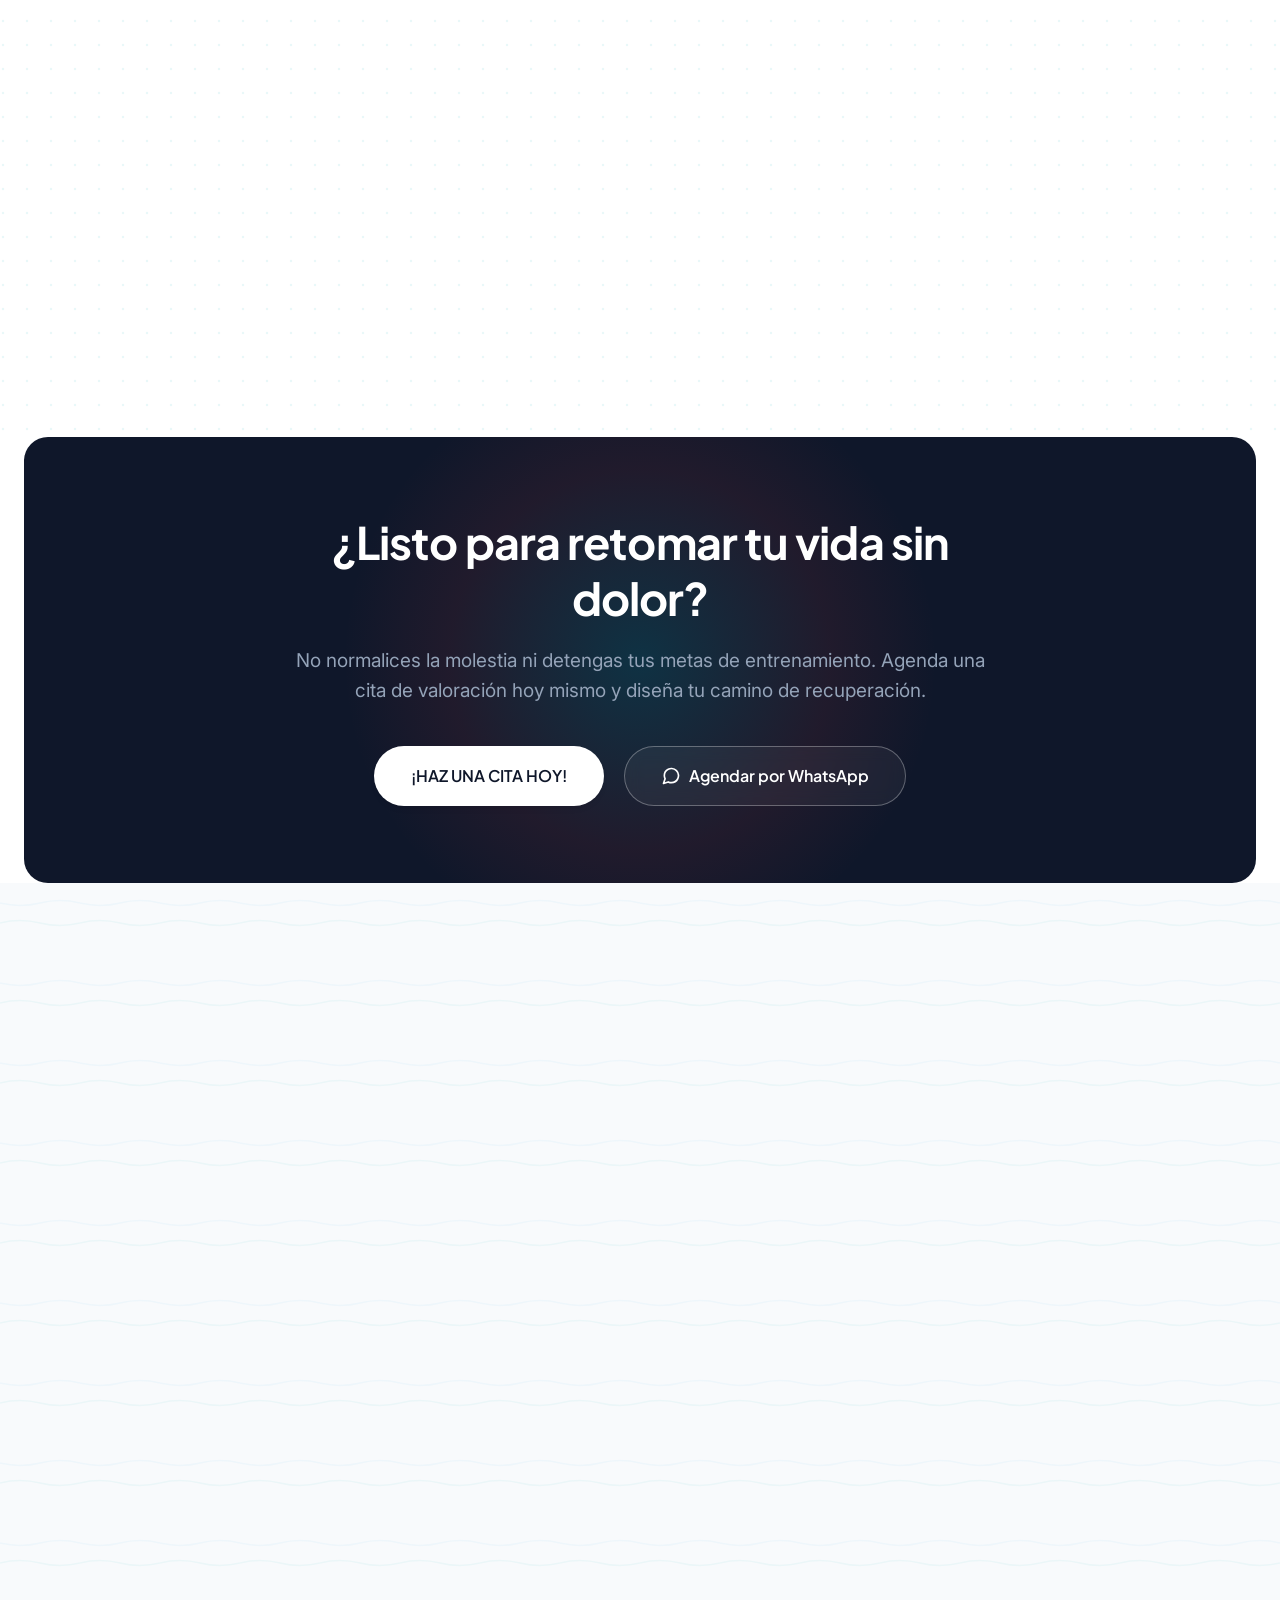
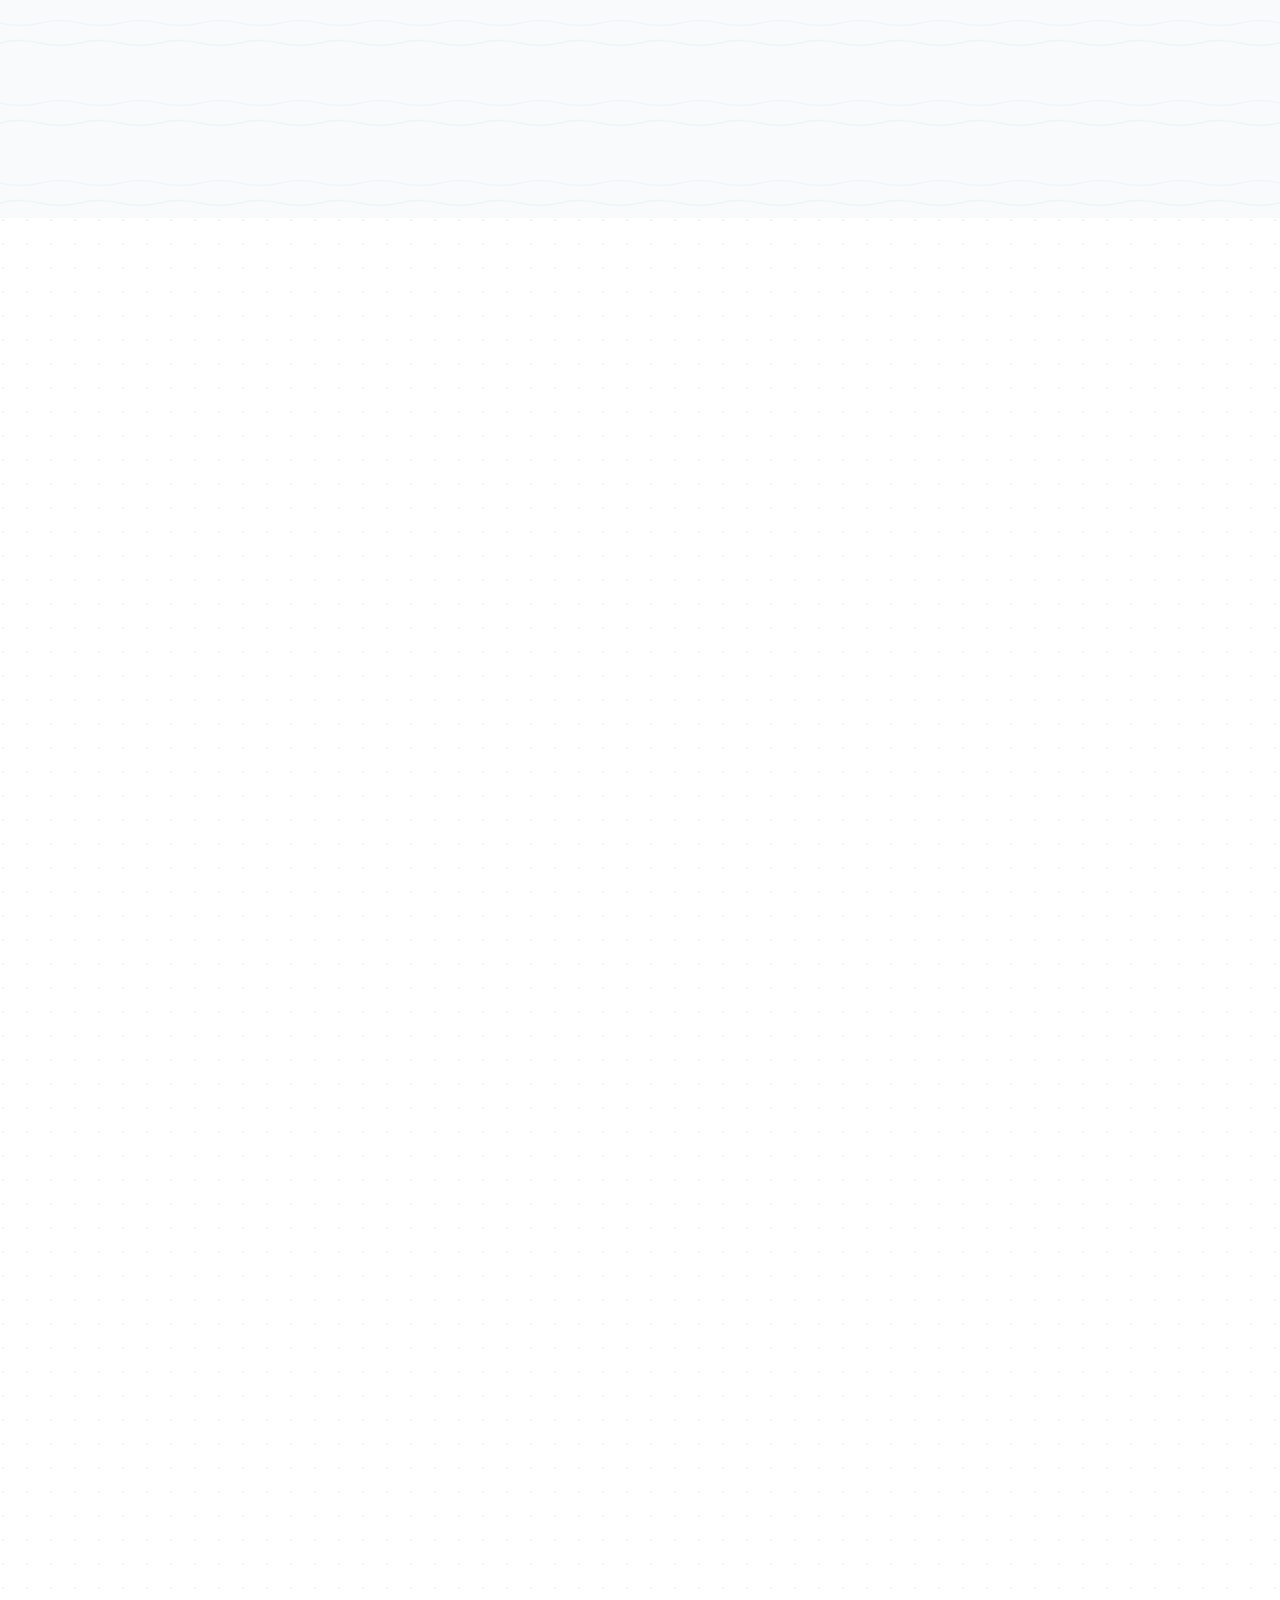
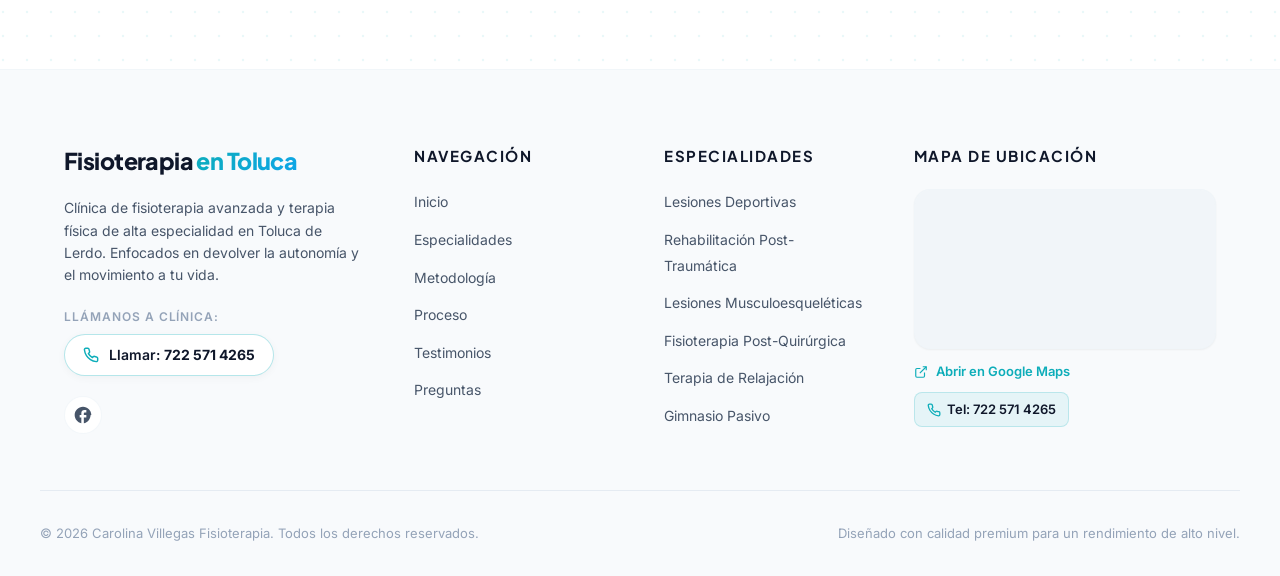
==== commit 70aca93f: "feat(ui, cta): estilizar menu con dock de pildoras, redirigir botones de agenda a WhatsApp y actuali" ====
--- a/index.html
+++ b/index.html
@@ -172,11 +172,9 @@
             
             <nav class="nav-menu" id="nav-menu" aria-label="Menú principal">
                 <ul class="nav-list">
-                    <li><a href="#hero" class="nav-item active">Inicio</a></li>
                     <li><a href="#services" class="nav-item">Servicios</a></li>
                     <li><a href="#gallery" class="nav-item">Galería</a></li>
                     <li><a href="#why-us" class="nav-item">Metodología</a></li>
-                    <li><a href="#process" class="nav-item">Proceso</a></li>
                     <li><a href="#testimonials" class="nav-item">Testimonios</a></li>
                     <li><a href="#faq" class="nav-item">Preguntas</a></li>
                     <li><a href="#contact" class="nav-item">Contacto</a></li>
@@ -190,7 +188,10 @@
                     </svg>
                     <span class="btn-call-text">722 571 4265</span>
                 </a>
-                <a href="#contact" class="btn btn-primary btn-nav-cta" id="nav-cta-btn">Agendar Cita</a>
+                <a href="https://wa.me/5217225714265?text=Hola,%20quisiera%20agendar%20una%20cita%20en%20Fisioterapia%20en%20Toluca" class="btn btn-primary btn-nav-cta" id="nav-cta-btn" target="_blank" rel="noopener noreferrer">
+                    <svg width="15" height="15" viewBox="0 0 24 24" fill="none" stroke="currentColor" stroke-width="2.2" stroke-linecap="round" stroke-linejoin="round" class="whatsapp-btn-icon" style="margin-right:6px;"><path d="M21 11.5a8.38 8.38 0 0 1-.9 3.8 8.5 8.5 0 0 1-7.6 4.7 8.38 8.38 0 0 1-3.8-.9L3 21l1.9-5.7a8.38 8.38 0 0 1-.9-3.8 8.5 8.5 0 0 1 4.7-7.6 8.38 8.38 0 0 1 3.8-.9h.5a8.48 8.48 0 0 1 8 8v.5z"/></svg>
+                    <span>Agendar Cita</span>
+                </a>
                 <button class="mobile-nav-toggle" id="mobile-nav-toggle" aria-label="Abrir menú" aria-expanded="false">
                     <span class="bar"></span>
                     <span class="bar"></span>
@@ -225,14 +226,17 @@
             </ul>
         </div>
         <div class="mobile-drawer-footer">
-            <a href="#contact" class="btn btn-primary btn-full-width mobile-drawer-cta">Agendar Cita</a>
+            <a href="https://wa.me/5217225714265?text=Hola,%20quisiera%20agendar%20una%20cita%20en%20Fisioterapia%20en%20Toluca" class="btn btn-primary btn-full-width mobile-drawer-cta" target="_blank" rel="noopener noreferrer">
+                <svg width="18" height="18" viewBox="0 0 24 24" fill="none" stroke="currentColor" stroke-width="2.2" stroke-linecap="round" stroke-linejoin="round" class="whatsapp-btn-icon" style="margin-right:8px;"><path d="M21 11.5a8.38 8.38 0 0 1-.9 3.8 8.5 8.5 0 0 1-7.6 4.7 8.38 8.38 0 0 1-3.8-.9L3 21l1.9-5.7a8.38 8.38 0 0 1-.9-3.8 8.5 8.5 0 0 1 4.7-7.6 8.38 8.38 0 0 1 3.8-.9h.5a8.48 8.48 0 0 1 8 8v.5z"/></svg>
+                <span>Agendar Cita por WhatsApp</span>
+            </a>
             <a href="tel:7225714265" class="btn btn-call-drawer btn-full-width mobile-drawer-call" id="drawer-call-btn" aria-label="Llamar a la clínica al 722 571 4265">
                 <svg width="18" height="18" viewBox="0 0 24 24" fill="none" stroke="currentColor" stroke-width="2.2" stroke-linecap="round" stroke-linejoin="round">
                     <path d="M22 16.92v3a2 2 0 0 1-2.18 2 19.79 19.79 0 0 1-8.63-3.07 19.5 19.5 0 0 1-6-6 19.79 19.79 0 0 1-3.07-8.67A2 2 0 0 1 4.11 2h3a2 2 0 0 1 2 1.72 12.84 12.84 0 0 0 .7 2.81 2 2 0 0 1-.45 2.11L8.09 9.91a16 16 0 0 0 6 6l1.27-1.27a2 2 0 0 1 2.11-.45 12.84 12.84 0 0 0 2.81.7A2 2 0 0 1 22 16.92z"></path>
                 </svg>
                 <span>Llamar: <strong class="call-number">722 571 4265</strong></span>
             </a>
-            <a href="https://wa.me/5217225714265?text=Hola,%20quisiera%20agendar%20una%20cita%20con%20la%20Dra.%20Carolina%20Villegas" class="mobile-drawer-whatsapp" target="_blank" rel="noopener noreferrer">
+            <a href="https://wa.me/5217225714265?text=Hola,%20quisiera%20agendar%20una%20cita%20en%20Fisioterapia%20en%20Toluca" class="mobile-drawer-whatsapp" target="_blank" rel="noopener noreferrer">
                 <svg width="18" height="18" viewBox="0 0 24 24" fill="currentColor">
                     <path d="M.057 24l1.687-6.163c-1.041-1.804-1.588-3.849-1.587-5.946.003-6.556 5.338-11.891 11.893-11.891 3.181.001 6.167 1.24 8.413 3.488 2.245 2.248 3.481 5.236 3.48 8.414-.003 6.557-5.338 11.892-11.893 11.892-1.99-.001-3.951-.5-5.688-1.448l-6.305 1.654zm6.597-3.807c1.676.995 3.276 1.591 5.392 1.592 5.448 0 9.886-4.434 9.889-9.885.002-5.462-4.415-9.89-9.881-9.892-5.452 0-9.887 4.434-9.889 9.884-.001 2.225.651 3.891 1.746 5.634l-.999 3.648 3.742-.981zm11.387-5.464c-.074-.124-.272-.198-.57-.347-.297-.149-1.758-.868-2.031-.967-.272-.099-.47-.149-.669.149-.198.297-.768.967-.941 1.165-.173.198-.347.223-.644.074-.297-.149-1.255-.462-2.39-1.475-.883-.788-1.48-1.761-1.653-2.059-.173-.297-.018-.458.13-.606.134-.133.297-.347.446-.521.151-.172.2-.296.3-.495.099-.198.05-.372-.025-.521-.075-.148-.669-1.611-.916-2.206-.242-.579-.487-.501-.669-.51l-.57-.01c-.198 0-.52.074-.792.372s-1.04 1.016-1.04 2.479 1.065 2.876 1.213 3.074c.149.198 2.095 3.2 5.076 4.487.709.306 1.263.489 1.694.626.712.226 1.36.194 1.872.118.571-.085 1.758-.719 2.006-1.413.248-.695.248-1.29.173-1.414z"/>
                 </svg>
@@ -273,7 +277,10 @@
                     </p>
                     
                     <div class="hero-actions fade-in-up-delay-2">
-                        <a href="#contact" class="btn btn-primary btn-lg">¡HAZ UNA CITA HOY!</a>
+                        <a href="https://wa.me/5217225714265?text=Hola,%20quisiera%20agendar%20una%20cita%20en%20Fisioterapia%20en%20Toluca" class="btn btn-primary btn-lg" target="_blank" rel="noopener noreferrer">
+                            <svg width="20" height="20" viewBox="0 0 24 24" fill="none" stroke="currentColor" stroke-width="2" stroke-linecap="round" stroke-linejoin="round" class="whatsapp-btn-icon" style="margin-right:8px;"><path d="M21 11.5a8.38 8.38 0 0 1-.9 3.8 8.5 8.5 0 0 1-7.6 4.7 8.38 8.38 0 0 1-3.8-.9L3 21l1.9-5.7a8.38 8.38 0 0 1-.9-3.8 8.5 8.5 0 0 1 4.7-7.6 8.38 8.38 0 0 1 3.8-.9h.5a8.48 8.48 0 0 1 8 8v.5z"/></svg>
+                            <span>¡HAZ UNA CITA HOY!</span>
+                        </a>
                         <a href="#services" class="btn btn-secondary btn-lg">Explorar especialidades</a>
                     </div>
                 </div>
@@ -840,8 +847,8 @@
                         No normalices la molestia ni detengas tus metas de entrenamiento. Agenda una cita de valoración hoy mismo y diseña tu camino de recuperación.
                     </p>
                     <div class="cta-actions">
-                        <a href="#contact" class="btn btn-light btn-lg">¡HAZ UNA CITA HOY!</a>
-                        <a href="https://wa.me/5217225714265?text=Hola,%20quisiera%20agendar%20una%20cita%20de%20valoracion%20con%20la%20Dra.%20Carolina%20Villegas" class="btn btn-outline-light btn-lg" target="_blank" rel="noopener noreferrer">
+                        <a href="https://wa.me/5217225714265?text=Hola,%20quisiera%20agendar%20una%20cita%20en%20Fisioterapia%20en%20Toluca" class="btn btn-light btn-lg" target="_blank" rel="noopener noreferrer">¡HAZ UNA CITA HOY!</a>
+                        <a href="https://wa.me/5217225714265?text=Hola,%20quisiera%20agendar%20una%20cita%20en%20Fisioterapia%20en%20Toluca" class="btn btn-outline-light btn-lg" target="_blank" rel="noopener noreferrer">
                             <svg width="20" height="20" viewBox="0 0 24 24" fill="none" stroke="currentColor" stroke-width="2" stroke-linecap="round" stroke-linejoin="round" class="whatsapp-btn-icon"><path d="M21 11.5a8.38 8.38 0 0 1-.9 3.8 8.5 8.5 0 0 1-7.6 4.7 8.38 8.38 0 0 1-3.8-.9L3 21l1.9-5.7a8.38 8.38 0 0 1-.9-3.8 8.5 8.5 0 0 1 4.7-7.6 8.38 8.38 0 0 1 3.8-.9h.5a8.48 8.48 0 0 1 8 8v.5z"></path></svg>
                             Agendar por WhatsApp
                         </a>
@@ -1002,7 +1009,7 @@
                             <p class="form-panel-desc">Elige tu canal preferido para apartar tu cita de forma inmediata:</p>
                             
                             <div class="contact-action-buttons">
-                                <a href="https://wa.me/5217225714265?text=Hola,%20quisiera%20agendar%20una%20cita%20de%20valoraci%C3%B3n%20con%20la%20Dra.%20Carolina%20Villegas" class="btn btn-primary btn-full-width" target="_blank" rel="noopener noreferrer">
+                                <a href="https://wa.me/5217225714265?text=Hola,%20quisiera%20agendar%20una%20cita%20en%20Fisioterapia%20en%20Toluca" class="btn btn-primary btn-full-width" target="_blank" rel="noopener noreferrer">
                                     <span class="btn-text">Agendar por WhatsApp</span>
                                     <span class="whatsapp-btn-icon" style="margin-left:8px; vertical-align:middle;">
                                         <svg width="20" height="20" viewBox="0 0 24 24" fill="none" stroke="currentColor" stroke-width="2" stroke-linecap="round" stroke-linejoin="round" class="whatsapp-icon"><path d="M21 11.5a8.38 8.38 0 0 1-.9 3.8 8.5 8.5 0 0 1-7.6 4.7 8.38 8.38 0 0 1-3.8-.9L3 21l1.9-5.7a8.38 8.38 0 0 1-.9-3.8 8.5 8.5 0 0 1 4.7-7.6 8.38 8.38 0 0 1 3.8-.9h.5a8.48 8.48 0 0 1 8 8v.5z"/></svg>
@@ -1149,7 +1156,7 @@
     </footer>
     
     <!-- BOTÓN FLOTANTE WHATSAPP PREMIUM -->
-    <a href="https://wa.me/5217225714265?text=Hola,%20quisiera%20agendar%20una%20cita%20con%20la%20Dra.%20Carolina%20Villegas" class="whatsapp-floating" target="_blank" rel="noopener noreferrer" aria-label="Contactar por WhatsApp">
+    <a href="https://wa.me/5217225714265?text=Hola,%20quisiera%20agendar%20una%20cita%20en%20Fisioterapia%20en%20Toluca" class="whatsapp-floating" target="_blank" rel="noopener noreferrer" aria-label="Contactar por WhatsApp">
         <span class="wa-tooltip">¿Tienes dudas? Escríbenos</span>
         <div class="wa-icon-container">
             <img src="assets/whatsapp.svg" alt="WhatsApp" width="28" height="28">
--- a/styles.css
+++ b/styles.css
@@ -314,26 +314,26 @@
    ========================================================================== */
 .header {
     position: fixed;
-    top: 24px;
+    top: 20px;
     left: 50%;
     transform: translateX(-50%);
     width: calc(100% - 48px);
-    max-width: var(--container-width);
+    max-width: 1320px;
     z-index: 1000;
-    background-color: rgba(255, 255, 255, 0.45);
-    backdrop-filter: blur(20px) saturate(180%);
-    -webkit-backdrop-filter: blur(20px) saturate(180%);
+    background-color: rgba(255, 255, 255, 0.75);
+    backdrop-filter: blur(24px) saturate(180%);
+    -webkit-backdrop-filter: blur(24px) saturate(180%);
     border-radius: var(--border-radius-full);
-    border: 1px solid rgba(255, 255, 255, 0.4);
-    box-shadow: 0 10px 30px -10px rgba(15, 23, 42, 0.04);
+    border: 1px solid rgba(255, 255, 255, 0.8);
+    box-shadow: 0 10px 30px -10px rgba(15, 23, 42, 0.05), 0 1px 3px rgba(0, 0, 0, 0.02);
     transition: all var(--transition-medium);
 }
 
 .header.scrolled {
-    background-color: rgba(255, 255, 255, 0.7);
-    border: 1px solid rgba(255, 255, 255, 0.6);
-    box-shadow: 0 20px 40px -15px rgba(15, 23, 42, 0.08), 0 0 0 1px rgba(13, 173, 185, 0.05);
-    top: 12px;
+    background-color: rgba(255, 255, 255, 0.9);
+    border: 1px solid rgba(226, 232, 240, 0.9);
+    box-shadow: 0 16px 36px -12px rgba(15, 23, 42, 0.09), 0 0 0 1px rgba(13, 173, 185, 0.06);
+    top: 10px;
 }
 
 .header-container {
@@ -342,7 +342,8 @@
     justify-content: space-between;
     height: 72px;
     transition: height var(--transition-medium);
-    padding: 0 24px;
+    padding: 0 28px;
+    gap: 16px;
 }
 
 .header.scrolled .header-container {
@@ -355,6 +356,11 @@
     align-items: center;
     text-decoration: none;
     transition: opacity var(--transition-fast), transform var(--transition-fast);
+}
+
+.brand-link {
+    flex-shrink: 0;
+    margin-right: clamp(1.5rem, 2.8vw, 3rem);
 }
 
 .brand-link:hover,
@@ -366,7 +372,7 @@
 .brand-text {
     font-family: var(--font-heading);
     font-weight: 800;
-    font-size: clamp(1.1rem, 2vw, 1.35rem);
+    font-size: clamp(1.05rem, 1.8vw, 1.25rem);
     letter-spacing: -0.025em;
     color: var(--dark-navy);
     line-height: 1.2;
@@ -398,49 +404,64 @@
 
 .nav-menu {
     display: flex;
+    align-items: center;
+    justify-content: center;
+    flex: 1 1 auto;
 }
 
 .nav-list {
-    display: flex;
-    gap: clamp(1rem, 2vw, 2.5rem);
+    display: inline-flex;
+    align-items: center;
+    gap: 6px;
+    background: rgba(241, 245, 249, 0.75);
+    padding: 5px 8px;
+    border-radius: var(--border-radius-full);
+    border: 1px solid rgba(226, 232, 240, 0.85);
+    box-shadow: 0 1px 3px rgba(0, 0, 0, 0.02) inset;
+    transition: all var(--transition-fast);
+}
+
+.header.scrolled .nav-list {
+    background: rgba(241, 245, 249, 0.9);
 }
 
 .nav-item {
     font-family: var(--font-heading);
     font-weight: 500;
-    font-size: 0.9375rem;
+    font-size: 0.88rem;
     color: var(--slate-600);
     position: relative;
-    padding: 8px 0;
+    padding: 7px 16px;
+    border-radius: var(--border-radius-full);
+    text-decoration: none;
+    white-space: nowrap;
+    transition: all 0.22s cubic-bezier(0.16, 1, 0.3, 1);
 }
 
 .nav-item:hover {
-    color: var(--dark-navy);
+    color: var(--primary-dark);
+    background-color: #ffffff;
+    box-shadow: 0 2px 8px rgba(15, 23, 42, 0.06);
+    transform: translateY(-1px);
+}
+
+.nav-item.active {
+    color: #0b7285;
+    font-weight: 600;
+    background-color: #ffffff;
+    box-shadow: 0 2px 10px rgba(13, 173, 185, 0.16);
 }
 
 .nav-item::after {
-    content: '';
-    position: absolute;
-    bottom: 0;
-    left: 0;
-    width: 100%;
-    height: 2px;
-    background-color: var(--primary);
-    transform: scaleX(0);
-    transform-origin: right;
-    transition: transform var(--transition-medium);
-}
-
-.nav-item:hover::after,
-.nav-item.active::after {
-    transform: scaleX(1);
-    transform-origin: left;
+    display: none;
 }
 
 .header-actions {
     display: flex;
     align-items: center;
-    gap: 16px;
+    gap: 12px;
+    flex-shrink: 0;
+    margin-left: clamp(1.5rem, 2.8vw, 3rem);
 }
 
 /* Mobile Toggle & Drawer Defaults (Hidden on Desktop) */
@@ -2859,7 +2880,9 @@
     .brand-text {
         font-size: clamp(0.95rem, 3.8vw, 1.15rem);
     }
-    
+}
+
+@media (max-width: 1024px) {
     .header {
         top: 10px;
         left: 10px;
@@ -2870,6 +2893,14 @@
     
     .header.scrolled {
         top: 6px;
+    }
+    
+    .brand-link {
+        margin-right: 0;
+    }
+
+    .header-actions {
+        margin-left: 0;
     }
     
     .header-container {
@@ -3133,7 +3164,9 @@
     .btn-call-nav .btn-call-text {
         display: none;
     }
-    
+}
+
+@media (max-width: 768px) {
     /* Hero changes */
     .hero {
         padding-top: calc(var(--header-height) + 20px);
--- a/styles.css
+++ b/styles.css
@@ -314,26 +314,26 @@
    ========================================================================== */
 .header {
     position: fixed;
-    top: 24px;
+    top: 20px;
     left: 50%;
     transform: translateX(-50%);
     width: calc(100% - 48px);
-    max-width: var(--container-width);
+    max-width: 1320px;
     z-index: 1000;
-    background-color: rgba(255, 255, 255, 0.45);
-    backdrop-filter: blur(20px) saturate(180%);
-    -webkit-backdrop-filter: blur(20px) saturate(180%);
+    background-color: rgba(255, 255, 255, 0.75);
+    backdrop-filter: blur(24px) saturate(180%);
+    -webkit-backdrop-filter: blur(24px) saturate(180%);
     border-radius: var(--border-radius-full);
-    border: 1px solid rgba(255, 255, 255, 0.4);
-    box-shadow: 0 10px 30px -10px rgba(15, 23, 42, 0.04);
+    border: 1px solid rgba(255, 255, 255, 0.8);
+    box-shadow: 0 10px 30px -10px rgba(15, 23, 42, 0.05), 0 1px 3px rgba(0, 0, 0, 0.02);
     transition: all var(--transition-medium);
 }
 
 .header.scrolled {
-    background-color: rgba(255, 255, 255, 0.7);
-    border: 1px solid rgba(255, 255, 255, 0.6);
-    box-shadow: 0 20px 40px -15px rgba(15, 23, 42, 0.08), 0 0 0 1px rgba(13, 173, 185, 0.05);
-    top: 12px;
+    background-color: rgba(255, 255, 255, 0.9);
+    border: 1px solid rgba(226, 232, 240, 0.9);
+    box-shadow: 0 16px 36px -12px rgba(15, 23, 42, 0.09), 0 0 0 1px rgba(13, 173, 185, 0.06);
+    top: 10px;
 }
 
 .header-container {
@@ -342,7 +342,8 @@
     justify-content: space-between;
     height: 72px;
     transition: height var(--transition-medium);
-    padding: 0 24px;
+    padding: 0 28px;
+    gap: 16px;
 }
 
 .header.scrolled .header-container {
@@ -355,6 +356,11 @@
     align-items: center;
     text-decoration: none;
     transition: opacity var(--transition-fast), transform var(--transition-fast);
+}
+
+.brand-link {
+    flex-shrink: 0;
+    margin-right: clamp(1.5rem, 2.8vw, 3rem);
 }
 
 .brand-link:hover,
@@ -366,7 +372,7 @@
 .brand-text {
     font-family: var(--font-heading);
     font-weight: 800;
-    font-size: clamp(1.1rem, 2vw, 1.35rem);
+    font-size: clamp(1.05rem, 1.8vw, 1.25rem);
     letter-spacing: -0.025em;
     color: var(--dark-navy);
     line-height: 1.2;
@@ -398,49 +404,64 @@
 
 .nav-menu {
     display: flex;
+    align-items: center;
+    justify-content: center;
+    flex: 1 1 auto;
 }
 
 .nav-list {
-    display: flex;
-    gap: clamp(1rem, 2vw, 2.5rem);
+    display: inline-flex;
+    align-items: center;
+    gap: 6px;
+    background: rgba(241, 245, 249, 0.75);
+    padding: 5px 8px;
+    border-radius: var(--border-radius-full);
+    border: 1px solid rgba(226, 232, 240, 0.85);
+    box-shadow: 0 1px 3px rgba(0, 0, 0, 0.02) inset;
+    transition: all var(--transition-fast);
+}
+
+.header.scrolled .nav-list {
+    background: rgba(241, 245, 249, 0.9);
 }
 
 .nav-item {
     font-family: var(--font-heading);
     font-weight: 500;
-    font-size: 0.9375rem;
+    font-size: 0.88rem;
     color: var(--slate-600);
     position: relative;
-    padding: 8px 0;
+    padding: 7px 16px;
+    border-radius: var(--border-radius-full);
+    text-decoration: none;
+    white-space: nowrap;
+    transition: all 0.22s cubic-bezier(0.16, 1, 0.3, 1);
 }
 
 .nav-item:hover {
-    color: var(--dark-navy);
+    color: var(--primary-dark);
+    background-color: #ffffff;
+    box-shadow: 0 2px 8px rgba(15, 23, 42, 0.06);
+    transform: translateY(-1px);
+}
+
+.nav-item.active {
+    color: #0b7285;
+    font-weight: 600;
+    background-color: #ffffff;
+    box-shadow: 0 2px 10px rgba(13, 173, 185, 0.16);
 }
 
 .nav-item::after {
-    content: '';
-    position: absolute;
-    bottom: 0;
-    left: 0;
-    width: 100%;
-    height: 2px;
-    background-color: var(--primary);
-    transform: scaleX(0);
-    transform-origin: right;
-    transition: transform var(--transition-medium);
-}
-
-.nav-item:hover::after,
-.nav-item.active::after {
-    transform: scaleX(1);
-    transform-origin: left;
+    display: none;
 }
 
 .header-actions {
     display: flex;
     align-items: center;
-    gap: 16px;
+    gap: 12px;
+    flex-shrink: 0;
+    margin-left: clamp(1.5rem, 2.8vw, 3rem);
 }
 
 /* Mobile Toggle & Drawer Defaults (Hidden on Desktop) */
@@ -2859,7 +2880,9 @@
     .brand-text {
         font-size: clamp(0.95rem, 3.8vw, 1.15rem);
     }
-    
+}
+
+@media (max-width: 1024px) {
     .header {
         top: 10px;
         left: 10px;
@@ -2870,6 +2893,14 @@
     
     .header.scrolled {
         top: 6px;
+    }
+    
+    .brand-link {
+        margin-right: 0;
+    }
+
+    .header-actions {
+        margin-left: 0;
     }
     
     .header-container {
@@ -3133,7 +3164,9 @@
     .btn-call-nav .btn-call-text {
         display: none;
     }
-    
+}
+
+@media (max-width: 768px) {
     /* Hero changes */
     .hero {
         padding-top: calc(var(--header-height) + 20px);
